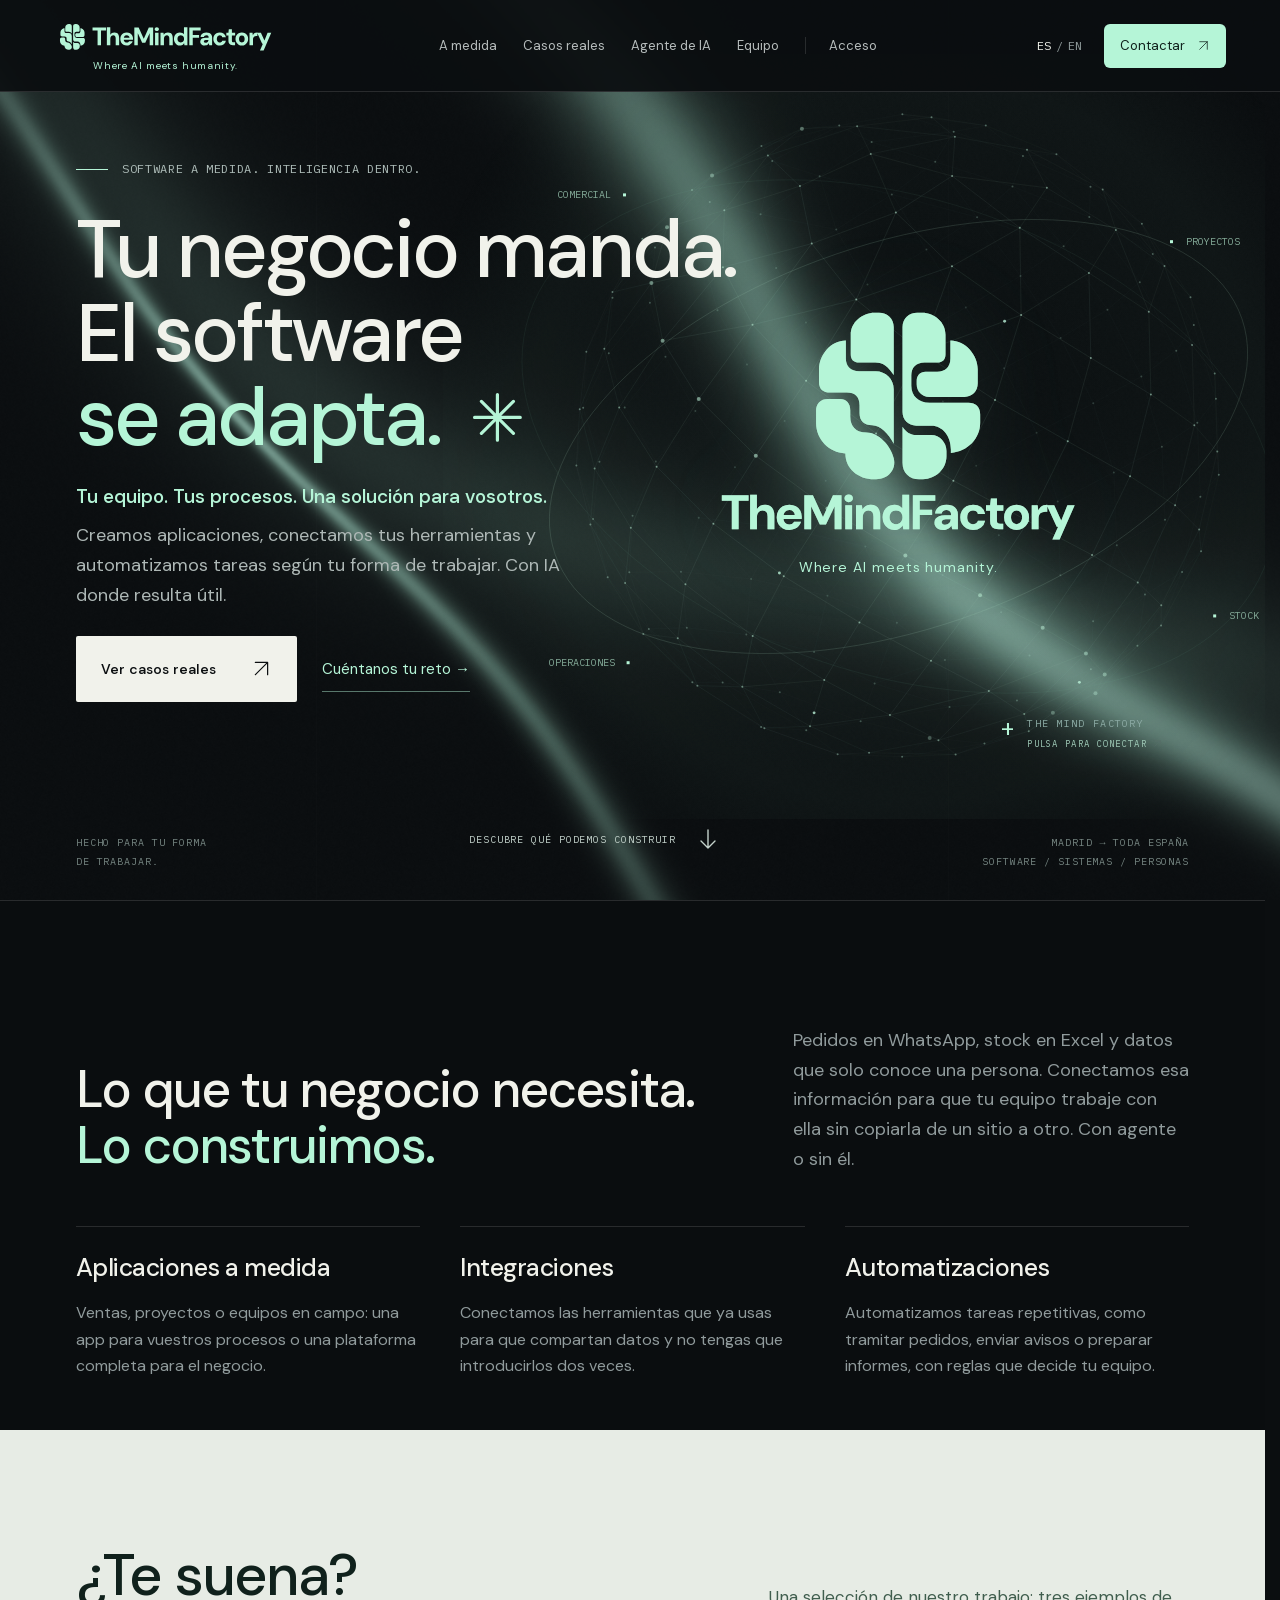
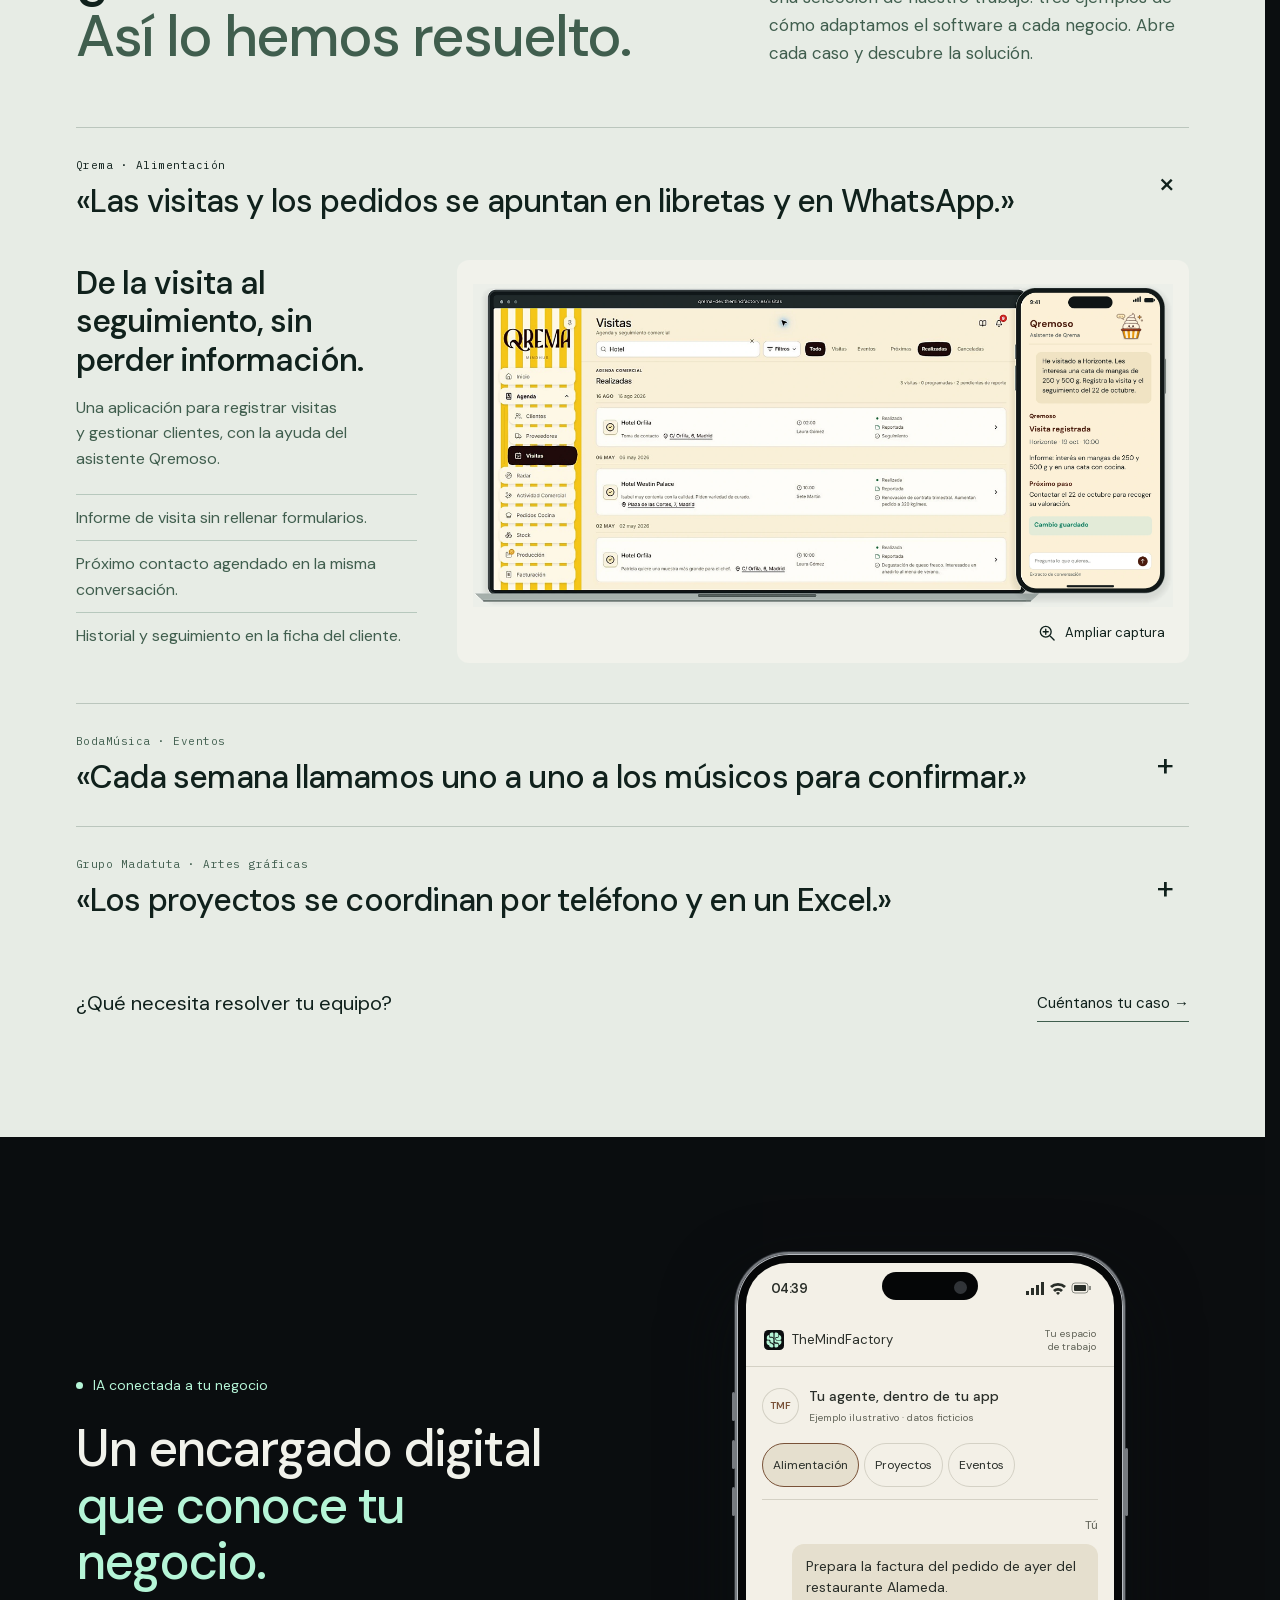
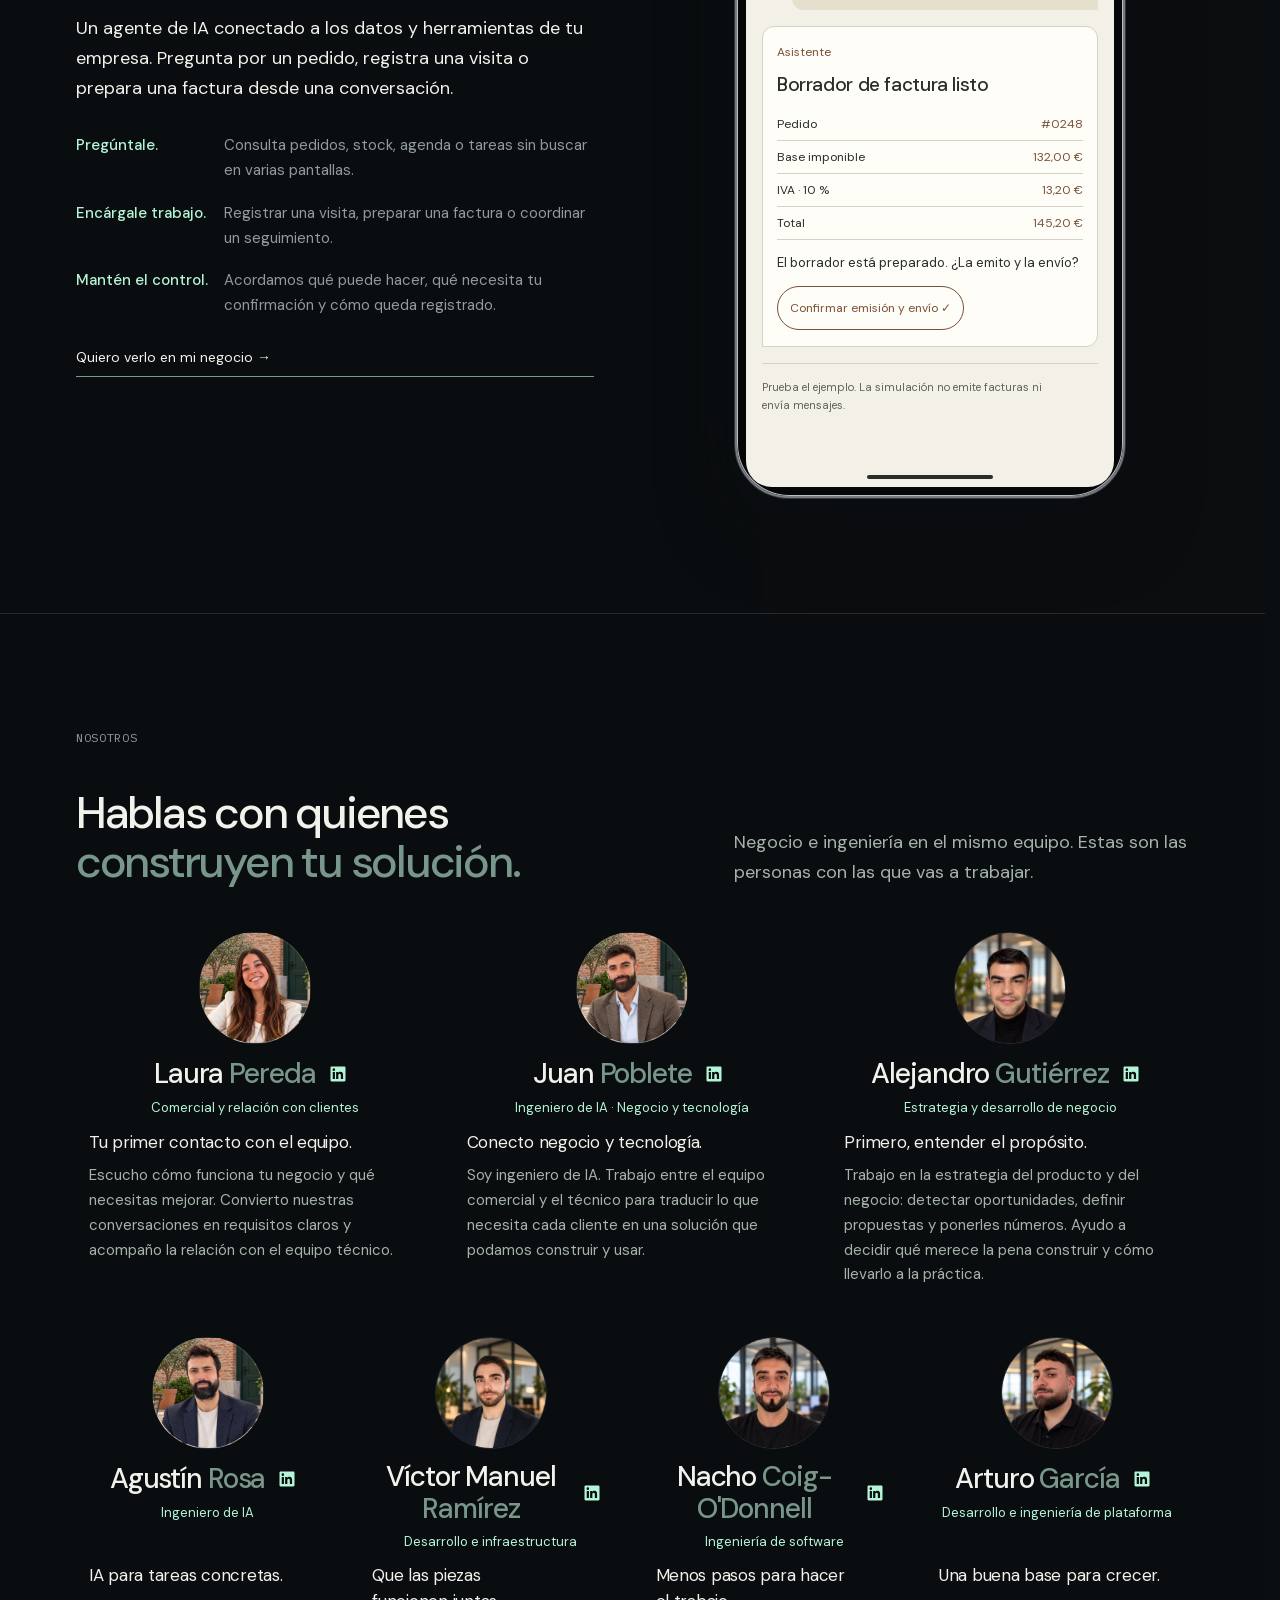
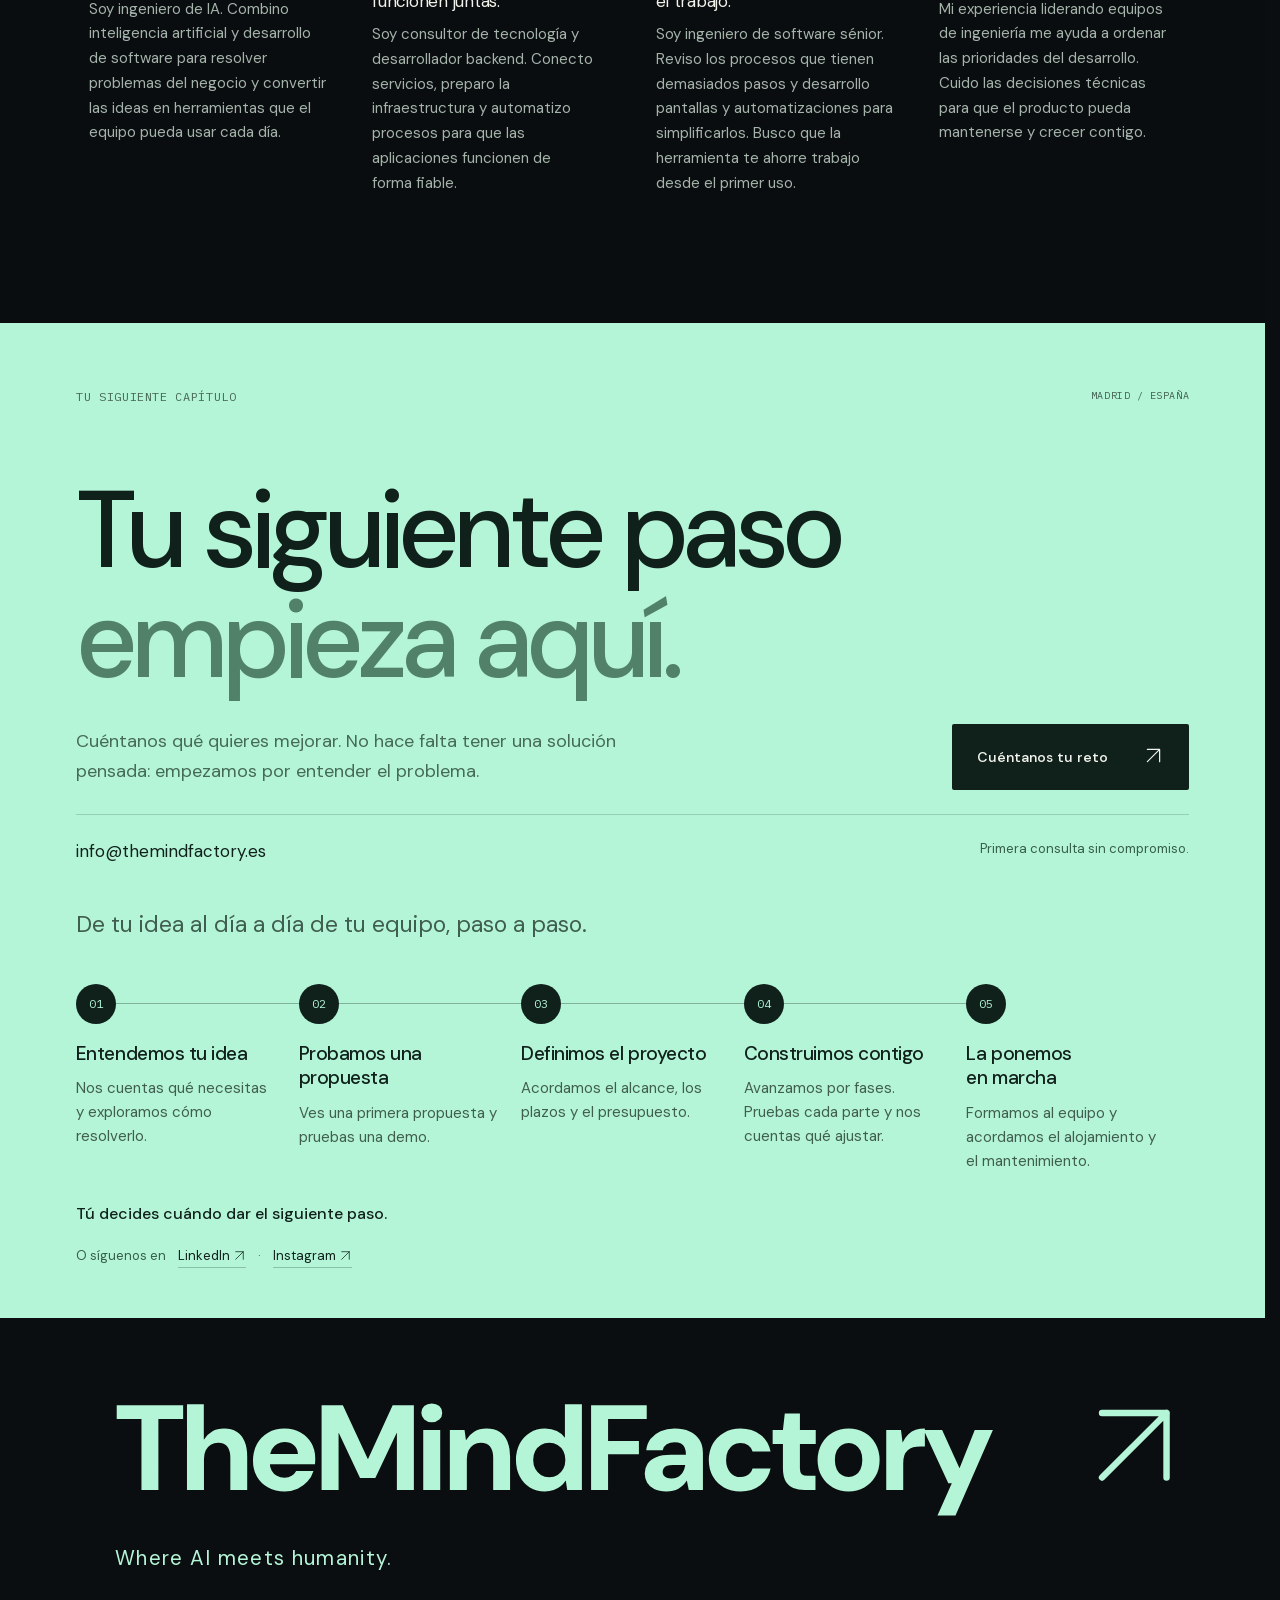
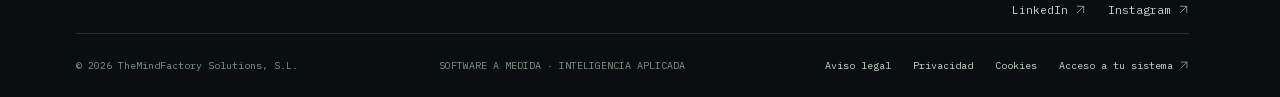
==== index.html @ a7339737 "Keep mobile team names on one line with separate LinkedIn controls" ====
<!doctype html>
<html lang="es">
  <head>
    <meta charset="utf-8" />
    <meta name="viewport" content="width=device-width,initial-scale=1" />
    <title>TheMindFactory · Software a medida para tu negocio</title>
    <meta
      name="description"
      content="Aplicaciones, integraciones y automatizaciones a medida. Descubre casos reales y agentes de IA conectados a tu negocio."
    />
    <meta name="theme-color" content="#0b0e10" />
    <link
      rel="icon"
      href="/assets/brand/tmf-b1-favicon-oscuro.svg"
      type="image/svg+xml"
    />
    <link
      rel="icon"
      href="/assets/brand/tmf-b1-favicon-oscuro.ico"
      sizes="16x16 24x24 32x32 48x48 64x64"
    />
    <link
      rel="apple-touch-icon"
      href="/assets/brand/tmf-b1-app-oscuro-180.png"
    />
    <link
      rel="preload"
      href="/assets/fonts/dm-sans-latin.woff2"
      as="font"
      type="font/woff2"
      crossorigin
    />
    <link rel="stylesheet" href="/assets/fonts/fonts.css?v=20261014-legal" />
    <link
      rel="preload"
      href="/assets/brand/tmf-b1-vertical-menta.svg"
      as="image"
      type="image/svg+xml"
    />
    <link rel="stylesheet" href="/styles.css?v=20261027-team-names" />
    <link rel="stylesheet" href="/story.css?v=20261027-captures" />
    <script defer src="/assets/vendor/gsap.min.js?v=20260914-feedback"></script>
    <script
      defer
      src="/assets/vendor/ScrollTrigger.min.js?v=20260914-feedback"
    ></script>
    <script type="module" src="/js/main.js?v=20261027-captures"></script>
    <script type="application/ld+json">
      {
        "@context": "https://schema.org",
        "@type": "Organization",
        "name": "TheMindFactory",
        "legalName": "THEMINDFACTORY SOLUTIONS, S.L.",
        "url": "https://themindfactory.es/",
        "logo": "https://themindfactory.es/assets/brand/tmf-b1-app-oscuro-180.png",
        "email": "info@themindfactory.es",
        "slogan": "Where AI meets humanity.",
        "sameAs": [
          "https://www.linkedin.com/company/themindfactory-solutions",
          "https://www.instagram.com/themindfactory.solutions/"
        ]
      }
    </script>
  </head>
  <body>
    <a href="#main" class="skip-link"
      ><span data-es="Saltar al contenido" data-en="Skip to content"
        >Saltar al contenido</span
      ><span aria-hidden="true"
        ><svg
          class="icon icon-arrow"
          viewBox="0 0 24 24"
          fill="none"
          stroke="currentColor"
          stroke-width="1.4"
          stroke-linecap="round"
          stroke-linejoin="round"
          aria-hidden="true"
          focusable="false"
        >
          <path d="M5 19 19 5M5 5h14v14" /></svg></span
    ></a>
    <div class="reading-progress" aria-hidden="true"></div>
    <header class="nav" id="nav">
      <a class="brand" href="#hero" aria-label="TheMindFactory · inicio">
        <img
          src="/assets/brand/tmf-b1-horizontal-menta.svg"
          width="905"
          height="151"
          alt="TheMindFactory"
        />
        <span class="brand-tagline" lang="en">Where AI meets humanity.</span>
      </a>
      <nav class="nav-links" id="nav-links" aria-label="Principal">
        <a href="#sistema"
          ><span data-es="A medida" data-en="Custom software">A medida</span></a
        ><a href="#casos"
          ><span data-es="Casos reales" data-en="Real projects"
            >Casos reales</span
          ></a
        ><a href="#agente"
          ><span data-es="Agente de IA" data-en="AI agent"
            >Agente de IA</span
          ></a
        ><a href="#equipo"
          ><span data-es="Equipo" data-en="Team">Equipo</span></a
        ><a class="login-link" href="/acceso.html"
          ><span data-es="Acceso" data-en="Access">Acceso</span></a
        >
      </nav>
      <div class="nav-actions">
        <button id="lang-toggle" class="language" aria-label="Cambiar idioma" hidden>
          <span class="nav__lang-active">ES</span
          ><span class="nav__lang-sep">/</span
          ><span class="nav__lang-other">EN</span></button
        ><a href="#contacto" class="nav-contact"
          ><span data-es="Contactar" data-en="Contact">Contactar</span
          ><span aria-hidden="true"
            ><svg
              class="icon icon-arrow"
              viewBox="0 0 24 24"
              fill="none"
              stroke="currentColor"
              stroke-width="1.4"
              stroke-linecap="round"
              stroke-linejoin="round"
              aria-hidden="true"
              focusable="false"
            >
              <path d="M5 19 19 5M5 5h14v14" /></svg></span></a
        ><button
          class="menu-toggle"
          hidden
          aria-label="Abrir menú"
          aria-expanded="false"
          aria-controls="nav-links"
        >
          <span></span><span></span>
        </button>
      </div>
    </header>
    <main id="main" tabindex="-1">
      <section class="hero" id="hero">
        <div class="hero-grid" aria-hidden="true"></div>
        <div class="hero-network">
          <canvas id="network-canvas" aria-hidden="true"></canvas>
          <button
            class="network-trigger"
            type="button"
            hidden
            aria-label="Enviar un impulso al cerebro de TMF"
          ></button>
          <div class="network-center">
            <img
              src="/assets/brand/tmf-b1-vertical-menta.svg"
              width="821"
              height="526"
              alt="TheMindFactory"
            />
            <p class="brand-tagline" lang="en">Where AI meets humanity.</p>
          </div>
          <div class="network-caption" aria-hidden="true">
            <span class="tiny-cross">+</span> THE MIND FACTORY
            <span class="network-hint"
              ><span data-es="PULSA PARA CONECTAR" data-en="TAP TO CONNECT"
                >PULSA PARA CONECTAR</span
              >
              <svg
                class="icon icon-arrow"
                viewBox="0 0 24 24"
                fill="none"
                stroke="currentColor"
                stroke-width="1.4"
                stroke-linecap="round"
                stroke-linejoin="round"
                aria-hidden="true"
                focusable="false"
              >
                <path d="M5 19 19 5M5 5h14v14" /></svg
            ></span>
          </div>
        </div>
        <div class="hero-content">
          <div class="eyebrow hero-eyebrow">
            <span class="small-line"></span
            ><span
              data-es="SOFTWARE A MEDIDA. INTELIGENCIA DENTRO."
              data-en="CUSTOM SOFTWARE. INTELLIGENCE WITHIN."
              >SOFTWARE A MEDIDA. INTELIGENCIA DENTRO.</span
            >
          </div>
          <h1>
            <span class="hero-line"
              ><span data-es="Tu negocio manda." data-en="Your business leads."
                >Tu negocio manda.</span
              ></span
            ><span class="hero-line"
              ><span data-es="El software" data-en="The software"
                >El software</span
              ></span
            ><span class="hero-line hero-last"
              ><span data-es="se adapta." data-en="adapts.">se adapta.</span
              ><span class="title-asterisk" aria-hidden="true"
                ><svg
                  class="icon icon-star"
                  viewBox="0 0 24 24"
                  fill="none"
                  stroke="currentColor"
                  stroke-width="1.4"
                  stroke-linecap="round"
                  stroke-linejoin="round"
                  aria-hidden="true"
                  focusable="false"
                >
                  <path d="M12 2v20M2 12h20M5 5l14 14M5 19 19 5" /></svg></span
            ></span>
          </h1>
          <p
            class="hero-promise"
            data-es="Tu equipo. Tus procesos. Una solución para vosotros."
            data-en="Your team. Your processes. A solution for you."
          >
            Tu equipo. Tus procesos. Una solución para vosotros.
          </p>
          <p
            class="hero-copy"
            data-es="Creamos aplicaciones, conectamos tus herramientas y automatizamos tareas según tu forma de trabajar. Con IA donde resulta útil."
            data-en="We build applications, connect your tools and automate tasks around the way you work. We use AI where it helps."
          >Creamos aplicaciones, conectamos tus herramientas y automatizamos tareas según tu forma de trabajar. Con IA donde resulta útil.</p>
          <div class="hero-actions">
            <a href="#casos" class="button button-light"
              ><span data-es="Ver casos reales" data-en="See real projects"
                >Ver casos reales</span
              ><span aria-hidden="true"
                ><svg
                  class="icon icon-arrow"
                  viewBox="0 0 24 24"
                  fill="none"
                  stroke="currentColor"
                  stroke-width="1.4"
                  stroke-linecap="round"
                  stroke-linejoin="round"
                  aria-hidden="true"
                  focusable="false"
                >
                  <path d="M5 19 19 5M5 5h14v14" /></svg></span></a
            ><a class="hero-contact-link" href="#contacto"
              ><span
                data-es="Cuéntanos tu reto"
                data-en="Tell us your challenge"
                >Cuéntanos tu reto</span
              >
              <span aria-hidden="true">→</span></a
            >
          </div>
        </div>
        <div class="hero-bottom">
          <div>
            <span data-es="HECHO PARA TU FORMA" data-en="BUILT AROUND THE WAY"
              >HECHO PARA TU FORMA</span
            ><span data-es="DE TRABAJAR." data-en="YOU WORK."
              >DE TRABAJAR.</span
            >
          </div>
          <a href="#sistema" class="scroll-cue"
            ><span
              data-es="DESCUBRE QUÉ PODEMOS CONSTRUIR"
              data-en="EXPLORE WHAT WE CAN BUILD"
              >DESCUBRE QUÉ PODEMOS CONSTRUIR</span
            ><span aria-hidden="true"
              ><svg
                class="icon icon-down"
                viewBox="0 0 24 24"
                fill="none"
                stroke="currentColor"
                stroke-width="1.4"
                stroke-linecap="round"
                stroke-linejoin="round"
                aria-hidden="true"
                focusable="false"
              >
                <path d="M12 3v18M5 14l7 7 7-7" /></svg></span
          ></a>
          <div class="hero-bottom-right">
            <span data-es="MADRID → TODA ESPAÑA" data-en="MADRID → ACROSS SPAIN"
              >MADRID → TODA ESPAÑA</span
            ><span
              data-es="SOFTWARE / SISTEMAS / PERSONAS"
              data-en="SOFTWARE / SYSTEMS / PEOPLE"
              >SOFTWARE / SISTEMAS / PERSONAS</span
            >
          </div>
        </div>
      </section>
      <section class="manifesto section-pad bespoke" id="sistema">
        <div class="bespoke-heading">
          <h2>
            <span
              data-es="Lo que tu negocio necesita."
              data-en="What your business needs."
              >Lo que tu negocio necesita.</span
            ><br /><em
              ><span data-es="Lo construimos." data-en="We build it."
                >Lo construimos.</span
              ></em
            >
          </h2>
          <p
            data-es="Pedidos en WhatsApp, stock en Excel y datos que solo conoce una persona. Conectamos esa información para que tu equipo trabaje con ella sin copiarla de un sitio a otro. Con agente o sin él."
            data-en="Orders in WhatsApp, stock in Excel and information only one person has. We connect that information so your team can use it without copying it between tools. With an agent or without one."
          >Pedidos en WhatsApp, stock en Excel y datos que solo conoce una persona. Conectamos esa información para que tu equipo trabaje con ella sin copiarla de un sitio a otro. Con agente o sin él.</p>
        </div>
        <div class="bespoke-options">
          <div>
            <h3 data-es="Aplicaciones a medida" data-en="Custom applications">
              Aplicaciones a medida
            </h3>
            <p
              data-es="Ventas, proyectos o equipos en campo: una app para vuestros procesos o una plataforma completa para el negocio."
              data-en="Sales, projects or field teams: an app for your processes or a complete platform for your business."
            >
              Ventas, proyectos o equipos en campo: una app para vuestros procesos
              o una plataforma completa para el negocio.
            </p>
          </div>
          <div>
            <h3 data-es="Integraciones" data-en="Integrations">
              Integraciones
            </h3>
            <p
              data-es="Conectamos las herramientas que ya usas para que compartan datos y no tengas que introducirlos dos veces."
              data-en="We connect the tools you already use so they share data and you don’t have to enter it twice."
            >Conectamos las herramientas que ya usas para que compartan datos y no tengas que introducirlos dos veces.</p>
          </div>
          <div>
            <h3 data-es="Automatizaciones" data-en="Automation">
              Automatizaciones
            </h3>
            <p
              data-es="Automatizamos tareas repetitivas, como tramitar pedidos, enviar avisos o preparar informes, con reglas que decide tu equipo."
              data-en="We automate repetitive tasks, such as processing orders, sending reminders and preparing reports, with rules your team sets."
            >Automatizamos tareas repetitivas, como tramitar pedidos, enviar avisos o preparar informes, con reglas que decide tu equipo.</p>
          </div>
        </div>
      </section>
      <section
        class="cases section-pad proof-cases"
        id="casos"
        aria-labelledby="cases-title"
      >
        <div class="section-heading">
          <h2 id="cases-title">
            <span data-es="¿Te suena?" data-en="Sound familiar?"
              >¿Te suena?</span
            ><br /><em
              ><span
                data-es="Así lo hemos resuelto."
                data-en="Here’s what we built."
                >Así lo hemos resuelto.</span></em
            >
          </h2>
          <p
            data-es="Una selección de nuestro trabajo: tres ejemplos de cómo adaptamos el software a cada negocio. Abre cada caso y descubre la solución."
            data-en="A selection of our work: three examples of how we adapt software to each business. Open each case to explore the solution."
          >
            Una selección de nuestro trabajo: tres ejemplos de cómo adaptamos
            el software a cada negocio. Abre cada caso y descubre la solución.
          </p>
        </div>
        <details class="case real-case" name="client-cases" open>
          <summary>
            <div>
              <span
                class="case-sector"
                data-es="Qrema · Alimentación"
                data-en="Qrema · Food"
                >Qrema · Alimentación</span
              >
              <h3
                data-es="«Las visitas y los pedidos se apuntan en libretas y en WhatsApp.»"
                data-en="“Visits and orders are scattered across notebooks and WhatsApp.”"
              >
                «Las visitas y los pedidos se apuntan en libretas y en
                WhatsApp.»
              </h3>
            </div>
            <span class="case-expand" aria-hidden="true">+</span>
          </summary>
          <div class="real-case-body">
            <div class="real-case-copy">
              <h4
                data-es="De la visita al seguimiento, sin perder información."
                data-en="From the visit to the follow-up, with the details in one place."
              >De la visita al seguimiento, sin perder información.</h4>
              <p
                data-es="Una aplicación para registrar visitas y gestionar clientes, con la ayuda del asistente Qremoso."
                data-en="An app for recording visits and managing customers, with help from the Qremoso assistant."
              >Una aplicación para registrar visitas y gestionar clientes, con la ayuda del asistente Qremoso.</p>
              <ul>
                <li>
                  <span
                    data-es="Informe de visita sin rellenar formularios."
                    data-en="Visit reports without filling in forms."
                    >Informe de visita sin rellenar formularios.</span
                  >
                </li>
                <li>
                  <span
                    data-es="Próximo contacto agendado en la misma conversación."
                    data-en="Schedule the next follow-up in the same conversation."
                    >Próximo contacto agendado en la misma conversación.</span
                  >
                </li>
                <li>
                  <span
                    data-es="Historial y seguimiento en la ficha del cliente."
                    data-en="History and follow-up in the customer record."
                    >Historial y seguimiento en la ficha del cliente.</span
                  >
                </li>
              </ul>
            </div>
            <a
              class="case-image"
              href="/assets/cases/qrema.svg?v=20261026-complete"
              target="_blank"
              rel="noopener"
              ><img
                src="/assets/cases/qrema.svg?v=20261026-complete"
                width="2592"
                height="1195"
                loading="lazy"
                alt="Aplicación de Qrema y su asistente Qremoso" data-es-alt="Aplicación de Qrema y su asistente Qremoso" data-en-alt="Qrema application and its Qremoso assistant"
              /><span class="image-link"><svg class="capture-icon-zoom" viewBox="0 0 24 24" fill="none" stroke="currentColor" stroke-width="1.6" stroke-linecap="round" stroke-linejoin="round" aria-hidden="true" focusable="false"><circle cx="10.5" cy="10.5" r="6.5"/><path d="m16 16 4.5 4.5M10.5 7.5v6M7.5 10.5h6"/></svg><span data-es="Ampliar captura" data-en="Enlarge screenshot">Ampliar captura</span></span
              ><span
                class="visually-hidden"
                data-es=" (se abre en otra pestaña)"
                data-en=" (opens in a new tab)"
              >
                (se abre en otra pestaña)</span
              ></a
            >
          </div>
        </details>
        <details class="case real-case" name="client-cases">
          <summary>
            <div>
              <span
                class="case-sector"
                data-es="BodaMúsica · Eventos"
                data-en="BodaMúsica · Events"
                >BodaMúsica · Eventos</span
              >
              <h3
                data-es="«Cada semana llamamos uno a uno a los músicos para confirmar.»"
                data-en="“Every week we call each musician to confirm availability.”"
              >
                «Cada semana llamamos uno a uno a los músicos para confirmar.»
              </h3>
            </div>
            <span class="case-expand" aria-hidden="true">+</span>
          </summary>
          <div class="real-case-body">
            <div class="real-case-copy">
              <h4
                data-es="Toda la agenda y las confirmaciones, en un mismo sitio."
                data-en="The schedule and confirmations, all in one place."
              >Toda la agenda y las confirmaciones, en un mismo sitio.</h4>
              <p
                data-es="Eventos, artistas y disponibilidad en una misma aplicación, con Lito para consultar y coordinar."
                data-en="Events, artists and availability in one app, with Lito to help retrieve information and coordinate."
              >
                Eventos, artistas y disponibilidad en una misma aplicación, con
                Lito para consultar y coordinar.
              </p>
              <ul>
                <li>
                  <span
                    data-es="Calendario de eventos y artistas."
                    data-en="Events and artists in a shared calendar."
                    >Calendario de eventos y artistas.</span
                  >
                </li>
                <li>
                  <span
                    data-es="Disponibilidad de cada músico a la vista."
                    data-en="Each musician’s availability at a glance."
                    >Disponibilidad de cada músico a la vista.</span
                  >
                </li>
                <li>
                  <span
                    data-es="Confirmaciones y próximos pasos junto a cada evento."
                    data-en="Confirmations and next steps alongside each event."
                    >Confirmaciones y próximos pasos junto a cada evento.</span>
                </li>
              </ul>
            </div>
            <a
              class="case-image"
              href="/assets/cases/bodamusica.svg"
              target="_blank"
              rel="noopener"
              ><img
                src="/assets/cases/bodamusica.svg"
                width="2592"
                height="1195"
                loading="lazy"
                alt="Aplicación de BodaMúsica y su asistente Lito" data-es-alt="Aplicación de BodaMúsica y su asistente Lito" data-en-alt="BodaMúsica application and its Lito assistant"
              /><span class="image-link"><svg class="capture-icon-zoom" viewBox="0 0 24 24" fill="none" stroke="currentColor" stroke-width="1.6" stroke-linecap="round" stroke-linejoin="round" aria-hidden="true" focusable="false"><circle cx="10.5" cy="10.5" r="6.5"/><path d="m16 16 4.5 4.5M10.5 7.5v6M7.5 10.5h6"/></svg><span data-es="Ampliar captura" data-en="Enlarge screenshot">Ampliar captura</span></span
              ><span
                class="visually-hidden"
                data-es=" (se abre en otra pestaña)"
                data-en=" (opens in a new tab)"
              >
                (se abre en otra pestaña)</span
              ></a
            >
          </div>
        </details>
        <details class="case real-case" name="client-cases">
          <summary>
            <div>
              <span
                class="case-sector"
                data-es="Grupo Madatuta · Artes gráficas"
                data-en="Grupo Madatuta · Graphic arts"
                >Grupo Madatuta · Artes gráficas</span
              >
              <h3
                data-es="«Los proyectos se coordinan por teléfono y en un Excel.»"
                data-en="“Projects are coordinated by phone and in spreadsheets.”"
              >
                «Los proyectos se coordinan por teléfono y en un Excel.»
              </h3>
            </div>
            <span class="case-expand" aria-hidden="true">+</span>
          </summary>
          <div class="real-case-body">
            <div class="real-case-copy">
              <h4
                data-es="Cada tarea con su responsable, su prioridad y su plazo."
                data-en="Every task has an owner, a priority and a deadline."
              >
                Cada tarea con su responsable, su prioridad y su plazo.
              </h4>
              <p
                data-es="Una herramienta de coordinación adaptada a la dirección y al equipo que saca el trabajo adelante."
                data-en="A coordination tool built around management and the people doing the work."
              >
                Una herramienta de coordinación adaptada a la dirección y al
                equipo que saca el trabajo adelante.
              </p>
              <ul>
                <li>
                  <span
                    data-es="Una vista para dirección y otra para el equipo."
                    data-en="A management view and a team view."
                    >Una vista para dirección y otra para el equipo.</span
                  >
                </li>
                <li>
                  <span
                    data-es="Prioridades, fechas y carga de trabajo a la vista."
                    data-en="Priorities, deadlines and workloads at a glance."
                    >Prioridades, fechas y carga de trabajo a la vista.</span>
                </li>
                <li>
                  <span
                    data-es="Estados y dependencias para detectar bloqueos."
                    data-en="Statuses and dependencies to spot blockers."
                    >Estados y dependencias para detectar bloqueos.</span
                  >
                </li>
              </ul>
            </div>
            <a
              class="case-image"
              href="/assets/cases/madatuta.webp"
              target="_blank"
              rel="noopener"
              ><img
                src="/assets/cases/madatuta.webp"
                width="2592"
                height="1195"
                loading="lazy"
                alt="Gestión de tareas y proyectos de Grupo Madatuta" data-es-alt="Gestión de tareas y proyectos de Grupo Madatuta" data-en-alt="Task and project management for Grupo Madatuta"
              /><span class="image-link"><svg class="capture-icon-zoom" viewBox="0 0 24 24" fill="none" stroke="currentColor" stroke-width="1.6" stroke-linecap="round" stroke-linejoin="round" aria-hidden="true" focusable="false"><circle cx="10.5" cy="10.5" r="6.5"/><path d="m16 16 4.5 4.5M10.5 7.5v6M7.5 10.5h6"/></svg><span data-es="Ampliar captura" data-en="Enlarge screenshot">Ampliar captura</span></span
              ><span
                class="visually-hidden"
                data-es=" (se abre en otra pestaña)"
                data-en=" (opens in a new tab)"
              >
                (se abre en otra pestaña)</span
              ></a
            >
          </div>
        </details>
        <div class="case-bridge">
          <p
            data-es="¿Qué necesita resolver tu equipo?"
            data-en="What does your team need to solve?"
          >¿Qué necesita resolver tu equipo?</p>
          <a
            href="#contacto"
            data-es="Cuéntanos tu caso →"
            data-en="Tell us about your business →"
            >Cuéntanos tu caso →</a>
        </div>
      </section>
      <section
        class="agent-section section-pad"
        id="agente"
        aria-labelledby="agent-heading"
      >
        <div class="agent-copy">
          <p
            class="product-label"
            data-es="IA conectada a tu negocio"
            data-en="AI connected to your business"
          >IA conectada a tu negocio</p>
          <h2 id="agent-heading">
            <span data-es="Un encargado digital" data-en="A digital assistant"
              >Un encargado digital</span
            ><br /><em
              ><span
                data-es="que conoce tu negocio."
                data-en="that knows your business."
                >que conoce tu negocio.</span
              ></em
            >
          </h2>
          <p
            class="agent-lead"
            data-es="Un agente de IA conectado a los datos y herramientas de tu empresa. Pregunta por un pedido, registra una visita o prepara una factura desde una conversación."
            data-en="An AI agent connected to your company’s data and tools. Ask about an order, log a visit or prepare an invoice through a conversation."
          >Un agente de IA conectado a los datos y herramientas de tu empresa. Pregunta por un pedido, registra una visita o prepara una factura desde una conversación.</p>
          <dl class="agent-benefits">
            <dt data-es="Pregúntale." data-en="Ask it.">Pregúntale.</dt>
            <dd
              data-es="Consulta pedidos, stock, agenda o tareas sin buscar en varias pantallas."
              data-en="Check orders, stock, schedules or tasks without searching across screens."
            >Consulta pedidos, stock, agenda o tareas sin buscar en varias pantallas.</dd>
            <dt data-es="Encárgale trabajo." data-en="Delegate work.">
              Encárgale trabajo.
            </dt>
            <dd
              data-es="Registrar una visita, preparar una factura o coordinar un seguimiento."
              data-en="Log a visit, prepare an invoice or coordinate a follow-up."
            >
              Registrar una visita, preparar una factura o coordinar un
              seguimiento.
            </dd>
            <dt data-es="Mantén el control." data-en="Stay in control.">
              Mantén el control.
            </dt>
            <dd
              data-es="Acordamos qué puede hacer, qué necesita tu confirmación y cómo queda registrado."
              data-en="We agree on what it can do, what needs your approval and how actions are recorded."
            >Acordamos qué puede hacer, qué necesita tu confirmación y cómo queda registrado.</dd>
          </dl>
          <a href="#contacto" class="text-link"
            ><span
              data-es="Quiero verlo en mi negocio →"
              data-en="Show me how it fits my business →"
              >Quiero verlo en mi negocio →</span
            ></a
          >
        </div>
        <div class="agent-device">
          <div class="agent-device-status" aria-hidden="true">
            <time class="agent-device-time">--:--</time>
            <span class="agent-device-island"></span>
            <svg width="65" height="14" viewBox="0 0 65 14" fill="currentColor">
              <path d="M0 10h3v4H0zm5-3h3v7H5zm5-3h3v10h-3zm5-3h3v13h-3z" />
              <path d="M24 5a12 12 0 0 1 16 0l-2 2a9 9 0 0 0-12 0zm3 4a7 7 0 0 1 10 0l-2 2a4 4 0 0 0-6 0zm3 3a3 3 0 0 1 4 0l-2 2z" />
              <rect x="46" y="2" width="16" height="10" rx="3" fill="none" stroke="currentColor" opacity=".5" />
              <rect x="48" y="4" width="12" height="6" rx="1" />
              <path d="M63 5h2v4h-2z" opacity=".5" />
            </svg>
          </div>
          <div class="agent-device-bar">
            <img src="/assets/brand/tmf-b1-favicon-oscuro.svg" width="20" height="20" alt="" />
            <span>TheMindFactory</span>
            <span class="agent-device-app" data-es="Tu espacio de trabajo" data-en="Your workspace">Tu espacio de trabajo</span>
          </div>
        <div class="agent-demo" tabindex="0" role="region" aria-label="Demo interactiva del agente">
          <div class="agent-demo-top">
            <span class="agent-mark" aria-hidden="true">TMF</span>
            <div>
              <strong
                ><span
                  data-es="Tu agente, dentro de tu app"
                  data-en="Your agent, inside your app"
                  >Tu agente, dentro de tu app</span
                ></strong
              >
              <p
                data-es="Ejemplo ilustrativo · datos ficticios"
                data-en="Illustrative example · fictional data"
              >
                Ejemplo ilustrativo · datos ficticios
              </p>
            </div>
          </div>
          <div
            class="agent-scenarios"
            role="group"
            aria-label="Ejemplos del agente"
            hidden
          >
            <button
              type="button"
              data-scenario="0"
              aria-pressed="true"
              aria-controls="scenario-0"
            >
              <span data-es="Alimentación" data-en="Food"
                >Alimentación</span
              ></button
            ><button
              type="button"
              data-scenario="1"
              aria-pressed="false"
              aria-controls="scenario-1"
            >
              <span data-es="Proyectos" data-en="Projects"
                >Proyectos</span
              ></button
            ><button
              type="button"
              data-scenario="2"
              aria-pressed="false"
              aria-controls="scenario-2"
            >
              <span data-es="Eventos" data-en="Events">Eventos</span>
            </button>
          </div>
          <div class="agent-conversation" id="scenario-0">
            <p class="agent-user-label" data-es="Tú" data-en="You">Tú</p>
            <p
              class="agent-question"
              data-es="Prepara la factura del pedido de ayer del restaurante Alameda."
              data-en="Prepare the invoice for yesterday’s order from Alameda restaurant."
            >
              Prepara la factura del pedido de ayer del restaurante Alameda.
            </p>
            <div class="agent-answer">
              <p class="agent-speaker" data-es="Asistente" data-en="Assistant">
                Asistente
              </p>
              <h3
                data-es="Borrador de factura listo"
                data-en="Invoice draft ready"
              >
                Borrador de factura listo
              </h3>
              <dl class="agent-data">
                <div>
                  <dt data-es="Pedido" data-en="Order">Pedido</dt>
                  <dd data-es="#0248" data-en="#0248">#0248</dd>
                </div>
                <div>
                  <dt data-es="Base imponible" data-en="Subtotal">
                    Base imponible
                  </dt>
                  <dd data-es="132,00 €" data-en="€132.00">132,00 €</dd>
                </div>
                <div>
                  <dt data-es="IVA · 10 %" data-en="VAT · 10%">IVA · 10 %</dt>
                  <dd data-es="13,20 €" data-en="€13.20">13,20 €</dd>
                </div>
                <div>
                  <dt data-es="Total" data-en="Total">Total</dt>
                  <dd data-es="145,20 €" data-en="€145.20">145,20 €</dd>
                </div>
              </dl>
              <p
                class="agent-prompt"
                data-es="El borrador está preparado. ¿La emito y la envío?"
                data-en="The draft is ready. Shall I issue and send it?"
              >
                El borrador está preparado. ¿La emito y la envío?
              </p>
              <button type="button" class="agent-confirm" hidden>
                <span
                  data-es="Confirmar emisión y envío"
                  data-en="Confirm issue and send"
                  >Confirmar emisión y envío</span
                ><span aria-hidden="true"> ✓</span>
              </button>
              <div class="agent-result" role="status">
                <p hidden>
                  <span
                    data-es="✓ Factura emitida y enviada. Acción registrada."
                    data-en="✓ Invoice issued and sent. Action recorded."
                    >✓ Factura emitida y enviada. Acción registrada.</span
                  >
                </p>
              </div>
            </div>
          </div>
          <div class="agent-conversation" id="scenario-1">
            <p class="agent-user-label" data-es="Tú" data-en="You">Tú</p>
            <p
              class="agent-question"
              data-es="¿Qué proyectos van con retraso esta semana?"
              data-en="Which projects are running late this week?"
            >
              ¿Qué proyectos van con retraso esta semana?
            </p>
            <div class="agent-answer">
              <p class="agent-speaker" data-es="Asistente" data-en="Assistant">
                Asistente
              </p>
              <h3
                data-es="Proyectos de la semana"
                data-en="This week’s projects"
              >
                Proyectos de la semana
              </h3>
              <dl class="agent-data">
                <div>
                  <dt
                    data-es="Catálogo Línea Bruma"
                    data-en="Línea Bruma catalogue"
                  >
                    Catálogo Línea Bruma
                  </dt>
                  <dd data-es="Vence hoy" data-en="Due today">Vence hoy</dd>
                </div>
                <div>
                  <dt data-es="Expositor Nexo" data-en="Nexo display">
                    Expositor Nexo
                  </dt>
                  <dd data-es="2 días tarde" data-en="2 days late">
                    2 días tarde
                  </dd>
                </div>
                <div>
                  <dt data-es="Dossier Arce" data-en="Arce dossier">
                    Dossier Arce
                  </dt>
                  <dd data-es="En plazo" data-en="On track">En plazo</dd>
                </div>
              </dl>
              <p
                class="agent-prompt"
                data-es="Expositor Nexo espera un presupuesto. ¿Aviso a su responsable?"
                data-en="Nexo is waiting for a quote. Shall I notify the owner?"
              >
                Expositor Nexo espera un presupuesto. ¿Aviso a su responsable?
              </p>
              <button type="button" class="agent-confirm" hidden>
                <span data-es="Confirmar aviso" data-en="Confirm notification"
                  >Confirmar aviso</span
                ><span aria-hidden="true"> ✓</span>
              </button>
              <div class="agent-result" role="status">
                <p hidden>
                  <span
                    data-es="✓ Responsable avisado. Acción registrada."
                    data-en="✓ Owner notified. Action recorded."
                    >✓ Responsable avisado. Acción registrada.</span
                  >
                </p>
              </div>
            </div>
          </div>
          <div class="agent-conversation" id="scenario-2">
            <p class="agent-user-label" data-es="Tú" data-en="You">Tú</p>
            <p
              class="agent-question"
              data-es="¿Qué eventos tenemos el sábado y quién falta por confirmar?"
              data-en="What events do we have on Saturday, and who hasn’t confirmed?"
            >
              ¿Qué eventos tenemos el sábado y quién falta por confirmar?
            </p>
            <div class="agent-answer">
              <p class="agent-speaker" data-es="Asistente" data-en="Assistant">
                Asistente
              </p>
              <h3 data-es="Agenda del sábado" data-en="Saturday schedule">
                Agenda del sábado
              </h3>
              <dl class="agent-data">
                <div>
                  <dt
                    data-es="12:00 · Santa Olalla"
                    data-en="12:00 · Santa Olalla"
                  >
                    12:00 · Santa Olalla
                  </dt>
                  <dd data-es="5 de 5" data-en="5 of 5">5 de 5</dd>
                </div>
                <div>
                  <dt data-es="13:00 · Madrid" data-en="13:00 · Madrid">
                    13:00 · Madrid
                  </dt>
                  <dd data-es="6 de 6" data-en="6 of 6">6 de 6</dd>
                </div>
                <div>
                  <dt data-es="17:00 · Alcalá" data-en="17:00 · Alcalá">
                    17:00 · Alcalá
                  </dt>
                  <dd data-es="5 de 6" data-en="5 of 6">5 de 6</dd>
                </div>
              </dl>
              <p
                class="agent-prompt"
                data-es="En Alcalá falta el violinista. ¿Le envío un recordatorio?"
                data-en="The violinist in Alcalá hasn’t confirmed. Shall I send a reminder?"
              >
                En Alcalá falta el violinista. ¿Le envío un recordatorio?
              </p>
              <button type="button" class="agent-confirm" hidden>
                <span
                  data-es="Confirmar recordatorio"
                  data-en="Confirm reminder"
                  >Confirmar recordatorio</span
                ><span aria-hidden="true"> ✓</span>
              </button>
              <div class="agent-result" role="status">
                <p hidden>
                  <span
                    data-es="✓ Recordatorio enviado. Acción registrada."
                    data-en="✓ Reminder sent. Action recorded."
                    >✓ Recordatorio enviado. Acción registrada.</span
                  >
                </p>
              </div>
            </div>
          </div>
          <p
            class="agent-demo-note"
            data-es="Prueba el ejemplo. La simulación no emite facturas ni envía mensajes."
            data-en="Try the example. This simulation does not issue invoices or send messages."
          >
            Prueba el ejemplo. La simulación no emite facturas ni envía
            mensajes.
          </p>
        </div>
        <div class="agent-device-base" aria-hidden="true"></div>
        </div>
      </section>
      <section class="about section-pad" id="equipo" aria-labelledby="team-heading">
        <div class="section-kicker">
          <span data-es="NOSOTROS" data-en="ABOUT US">NOSOTROS</span>
        </div>
        <div class="team-intro">
          <h2 id="team-heading">
            <span data-es="Hablas con quienes" data-en="You talk to the people">Hablas con quienes</span><br /><em><span data-es="construyen tu solución." data-en="building your solution.">construyen tu solución.</span></em>
          </h2>
          <div class="team-intro-copy">
            <p data-es="Negocio e ingeniería en el mismo equipo. Estas son las personas con las que vas a trabajar." data-en="Business and engineering in one team. Meet the people you’ll work with.">Negocio e ingeniería en el mismo equipo. Estas son las personas con las que vas a trabajar.</p>
          </div>
        </div>
        <div class="team-people">
          <article class="person" id="laura-pereda" aria-labelledby="laura-pereda-name">
            <header class="person-heading">
              <div class="person-title"><h3 class="person-name" id="laura-pereda-name">Laura <em>Pereda</em></h3><a class="person-linkedin" href="https://www.linkedin.com/in/laura-pereda-calvo-739a41225/" target="_blank" rel="noopener noreferrer"><svg viewBox="0 0 24 24" width="18" height="18" fill="currentColor" aria-hidden="true" focusable="false"><path d="M20.45 2H3.55C2.69 2 2 2.68 2 3.52v16.96c0 .84.69 1.52 1.55 1.52h16.9c.86 0 1.55-.68 1.55-1.52V3.52c0-.84-.69-1.52-1.55-1.52ZM7.93 18.75H4.98V9.2h2.95v9.55ZM6.45 7.9a1.71 1.71 0 1 1 0-3.42 1.71 1.71 0 0 1 0 3.42Zm12.3 10.85H15.8V14.1c0-1.11-.02-2.54-1.55-2.54-1.55 0-1.79 1.21-1.79 2.46v4.73H9.51V9.2h2.83v1.3h.04c.39-.74 1.36-1.53 2.8-1.53 2.99 0 3.57 1.97 3.57 4.53v5.25Z"/></svg><span class="visually-hidden">LinkedIn · Laura Pereda</span></a></div>
              <p class="person-meta" id="laura-pereda-role"><span data-es="Comercial y relación con clientes" data-en="Sales and client relations">Comercial y relación con clientes</span></p>
              <button class="person-toggle" type="button" aria-labelledby="laura-pereda-name laura-pereda-role" aria-controls="laura-pereda-details" aria-expanded="true" disabled>
                  <svg viewBox="0 0 24 24" fill="none" stroke="currentColor" stroke-width="1.5" stroke-linecap="round" stroke-linejoin="round" aria-hidden="true" focusable="false"><path d="m6 9 6 6 6-6" /></svg>
              </button>
            </header>
            <div class="person-content" id="laura-pereda-details">
              <figure class="person-photo person-photo--patio">
                <img src="/assets/team/laura-pereda-cutout.webp?v=20261022-patio-comun" width="1122" height="1402" alt="Laura Pereda" loading="lazy" decoding="async" />
              </figure>
              <div class="person-body">
                <p class="person-lead" data-es="Tu primer contacto con el equipo." data-en="Your first contact with the team.">Tu primer contacto con el equipo.</p>
                <p class="person-bio" data-es="Escucho cómo funciona tu negocio y qué necesitas mejorar. Convierto nuestras conversaciones en requisitos claros y acompaño la relación con el equipo técnico." data-en="I listen to how your business works and what you need to improve. I turn our conversations into clear requirements and help you work with the technical team.">Escucho cómo funciona tu negocio y qué necesitas mejorar. Convierto nuestras conversaciones en requisitos claros y acompaño la relación con el equipo técnico.</p>

              </div>
            </div>
          </article>
          <article class="person" id="juan-poblete" aria-labelledby="juan-poblete-name">
            <header class="person-heading">
              <div class="person-title"><h3 class="person-name" id="juan-poblete-name">Juan <em>Poblete</em></h3><a class="person-linkedin" href="https://www.linkedin.com/in/juan-poblete/" target="_blank" rel="noopener noreferrer"><svg viewBox="0 0 24 24" width="18" height="18" fill="currentColor" aria-hidden="true" focusable="false"><path d="M20.45 2H3.55C2.69 2 2 2.68 2 3.52v16.96c0 .84.69 1.52 1.55 1.52h16.9c.86 0 1.55-.68 1.55-1.52V3.52c0-.84-.69-1.52-1.55-1.52ZM7.93 18.75H4.98V9.2h2.95v9.55ZM6.45 7.9a1.71 1.71 0 1 1 0-3.42 1.71 1.71 0 0 1 0 3.42Zm12.3 10.85H15.8V14.1c0-1.11-.02-2.54-1.55-2.54-1.55 0-1.79 1.21-1.79 2.46v4.73H9.51V9.2h2.83v1.3h.04c.39-.74 1.36-1.53 2.8-1.53 2.99 0 3.57 1.97 3.57 4.53v5.25Z"/></svg><span class="visually-hidden">LinkedIn · Juan Poblete</span></a></div>
              <p class="person-meta" id="juan-poblete-role"><span data-es="Ingeniero de IA · Negocio y tecnología" data-en="AI engineer · Business and technology">Ingeniero de IA · Negocio y tecnología</span></p>
              <button class="person-toggle" type="button" aria-labelledby="juan-poblete-name juan-poblete-role" aria-controls="juan-poblete-details" aria-expanded="true" disabled>
                  <svg viewBox="0 0 24 24" fill="none" stroke="currentColor" stroke-width="1.5" stroke-linecap="round" stroke-linejoin="round" aria-hidden="true" focusable="false"><path d="m6 9 6 6 6-6" /></svg>
              </button>
            </header>
            <div class="person-content" id="juan-poblete-details">
              <figure class="person-photo person-photo--patio">
                <img src="/assets/team/juan-cutout.webp?v=20261022-patio-comun" width="1122" height="1402" alt="Juan Poblete" loading="lazy" decoding="async" />
              </figure>
              <div class="person-body">
                <p class="person-lead" data-es="Conecto negocio y tecnología." data-en="Connecting business and technology.">Conecto negocio y tecnología.</p>
                <p class="person-bio" data-es="Soy ingeniero de IA. Trabajo entre el equipo comercial y el técnico para traducir lo que necesita cada cliente en una solución que podamos construir y usar." data-en="I’m an AI engineer. I work with the sales and technical teams to turn each client’s needs into a solution we can build and put to use.">Soy ingeniero de IA. Trabajo entre el equipo comercial y el técnico para traducir lo que necesita cada cliente en una solución que podamos construir y usar.</p>

              </div>
            </div>
          </article>
          <article class="person" id="alejandro-gutierrez-gomez" aria-labelledby="alejandro-gutierrez-gomez-name">
            <header class="person-heading">
              <div class="person-title"><h3 class="person-name" id="alejandro-gutierrez-gomez-name">Alejandro <em>Gutiérrez</em></h3><a class="person-linkedin" href="https://www.linkedin.com/in/alejandrogutgom/" target="_blank" rel="noopener noreferrer"><svg viewBox="0 0 24 24" width="18" height="18" fill="currentColor" aria-hidden="true" focusable="false"><path d="M20.45 2H3.55C2.69 2 2 2.68 2 3.52v16.96c0 .84.69 1.52 1.55 1.52h16.9c.86 0 1.55-.68 1.55-1.52V3.52c0-.84-.69-1.52-1.55-1.52ZM7.93 18.75H4.98V9.2h2.95v9.55ZM6.45 7.9a1.71 1.71 0 1 1 0-3.42 1.71 1.71 0 0 1 0 3.42Zm12.3 10.85H15.8V14.1c0-1.11-.02-2.54-1.55-2.54-1.55 0-1.79 1.21-1.79 2.46v4.73H9.51V9.2h2.83v1.3h.04c.39-.74 1.36-1.53 2.8-1.53 2.99 0 3.57 1.97 3.57 4.53v5.25Z"/></svg><span class="visually-hidden">LinkedIn · Alejandro Gutiérrez</span></a></div>
              <p class="person-meta" id="alejandro-gutierrez-gomez-role"><span data-es="Estrategia y desarrollo de negocio" data-en="Strategy and business development">Estrategia y desarrollo de negocio</span></p>
              <button class="person-toggle" type="button" aria-labelledby="alejandro-gutierrez-gomez-name alejandro-gutierrez-gomez-role" aria-controls="alejandro-gutierrez-gomez-details" aria-expanded="true" disabled>
                  <svg viewBox="0 0 24 24" fill="none" stroke="currentColor" stroke-width="1.5" stroke-linecap="round" stroke-linejoin="round" aria-hidden="true" focusable="false"><path d="m6 9 6 6 6-6" /></svg>
              </button>
            </header>
            <div class="person-content" id="alejandro-gutierrez-gomez-details">
              <figure class="person-photo">
                <img src="/assets/team/alejandro-gutierrez-gomez.webp?v=20261020-equipo" width="1122" height="1402" alt="Alejandro Gutiérrez" loading="lazy" decoding="async" />
              </figure>
              <div class="person-body">
                <p class="person-lead" data-es="Primero, entender el propósito." data-en="First, understand the purpose.">Primero, entender el propósito.</p>
                <p class="person-bio" data-es="Trabajo en la estrategia del producto y del negocio: detectar oportunidades, definir propuestas y ponerles números. Ayudo a decidir qué merece la pena construir y cómo llevarlo a la práctica." data-en="I work on product and business strategy: identifying opportunities, shaping proposals and working through the numbers. I help decide what is worth building and how to make it happen.">Trabajo en la estrategia del producto y del negocio: detectar oportunidades, definir propuestas y ponerles números. Ayudo a decidir qué merece la pena construir y cómo llevarlo a la práctica.</p>

              </div>
            </div>
          </article>
          <article class="person" id="agustin-rosa" aria-labelledby="agustin-rosa-name">
            <header class="person-heading">
              <div class="person-title"><h3 class="person-name" id="agustin-rosa-name">Agustín <em>Rosa</em></h3><a class="person-linkedin" href="https://www.linkedin.com/in/agustin-rosa-ayuso-ab8b46178/" target="_blank" rel="noopener noreferrer"><svg viewBox="0 0 24 24" width="18" height="18" fill="currentColor" aria-hidden="true" focusable="false"><path d="M20.45 2H3.55C2.69 2 2 2.68 2 3.52v16.96c0 .84.69 1.52 1.55 1.52h16.9c.86 0 1.55-.68 1.55-1.52V3.52c0-.84-.69-1.52-1.55-1.52ZM7.93 18.75H4.98V9.2h2.95v9.55ZM6.45 7.9a1.71 1.71 0 1 1 0-3.42 1.71 1.71 0 0 1 0 3.42Zm12.3 10.85H15.8V14.1c0-1.11-.02-2.54-1.55-2.54-1.55 0-1.79 1.21-1.79 2.46v4.73H9.51V9.2h2.83v1.3h.04c.39-.74 1.36-1.53 2.8-1.53 2.99 0 3.57 1.97 3.57 4.53v5.25Z"/></svg><span class="visually-hidden">LinkedIn · Agustín Rosa</span></a></div>
              <p class="person-meta" id="agustin-rosa-role"><span data-es="Ingeniero de IA" data-en="AI engineer">Ingeniero de IA</span></p>
              <button class="person-toggle" type="button" aria-labelledby="agustin-rosa-name agustin-rosa-role" aria-controls="agustin-rosa-details" aria-expanded="true" disabled>
                  <svg viewBox="0 0 24 24" fill="none" stroke="currentColor" stroke-width="1.5" stroke-linecap="round" stroke-linejoin="round" aria-hidden="true" focusable="false"><path d="m6 9 6 6 6-6" /></svg>
              </button>
            </header>
            <div class="person-content" id="agustin-rosa-details">
              <figure class="person-photo person-photo--patio">
                <img src="/assets/team/agustin-rosa-cutout.webp?v=20261022-patio-comun" width="1122" height="1402" alt="Agustín Rosa" loading="lazy" decoding="async" />
              </figure>
              <div class="person-body">
                <p class="person-lead" data-es="IA para tareas concretas." data-en="AI for practical tasks.">IA para tareas concretas.</p>
                <p class="person-bio" data-es="Soy ingeniero de IA. Combino inteligencia artificial y desarrollo de software para resolver problemas del negocio y convertir las ideas en herramientas que el equipo pueda usar cada día." data-en="I’m an AI engineer. I combine AI and software development to solve business problems and turn ideas into tools the team can use every day.">Soy ingeniero de IA. Combino inteligencia artificial y desarrollo de software para resolver problemas del negocio y convertir las ideas en herramientas que el equipo pueda usar cada día.</p>

              </div>
            </div>
          </article>
          <article class="person" id="victor-ramirez-marcos" aria-labelledby="victor-ramirez-marcos-name">
            <header class="person-heading">
              <div class="person-title"><h3 class="person-name" id="victor-ramirez-marcos-name">Víctor Manuel <em>Ramírez</em></h3><a class="person-linkedin" href="https://www.linkedin.com/in/victor-manuel-ramirez-marcos/" target="_blank" rel="noopener noreferrer"><svg viewBox="0 0 24 24" width="18" height="18" fill="currentColor" aria-hidden="true" focusable="false"><path d="M20.45 2H3.55C2.69 2 2 2.68 2 3.52v16.96c0 .84.69 1.52 1.55 1.52h16.9c.86 0 1.55-.68 1.55-1.52V3.52c0-.84-.69-1.52-1.55-1.52ZM7.93 18.75H4.98V9.2h2.95v9.55ZM6.45 7.9a1.71 1.71 0 1 1 0-3.42 1.71 1.71 0 0 1 0 3.42Zm12.3 10.85H15.8V14.1c0-1.11-.02-2.54-1.55-2.54-1.55 0-1.79 1.21-1.79 2.46v4.73H9.51V9.2h2.83v1.3h.04c.39-.74 1.36-1.53 2.8-1.53 2.99 0 3.57 1.97 3.57 4.53v5.25Z"/></svg><span class="visually-hidden">LinkedIn · Víctor Manuel Ramírez</span></a></div>
              <p class="person-meta" id="victor-ramirez-marcos-role"><span data-es="Desarrollo e infraestructura" data-en="Development and infrastructure">Desarrollo e infraestructura</span></p>
              <button class="person-toggle" type="button" aria-labelledby="victor-ramirez-marcos-name victor-ramirez-marcos-role" aria-controls="victor-ramirez-marcos-details" aria-expanded="true" disabled>
                  <svg viewBox="0 0 24 24" fill="none" stroke="currentColor" stroke-width="1.5" stroke-linecap="round" stroke-linejoin="round" aria-hidden="true" focusable="false"><path d="m6 9 6 6 6-6" /></svg>
              </button>
            </header>
            <div class="person-content" id="victor-ramirez-marcos-details">
              <figure class="person-photo">
                <img src="/assets/team/victor-ramirez-marcos.webp?v=20261021-victor" width="1122" height="1402" alt="Víctor Manuel Ramírez" loading="lazy" decoding="async" />
              </figure>
              <div class="person-body">
                <p class="person-lead" data-es="Que las piezas funcionen juntas." data-en="Making the pieces work together.">Que las piezas funcionen juntas.</p>
                <p class="person-bio" data-es="Soy consultor de tecnología y desarrollador backend. Conecto servicios, preparo la infraestructura y automatizo procesos para que las aplicaciones funcionen de forma fiable." data-en="I’m a technology consultant and backend developer. I connect services, set up infrastructure and automate processes to keep applications running reliably.">Soy consultor de tecnología y desarrollador backend. Conecto servicios, preparo la infraestructura y automatizo procesos para que las aplicaciones funcionen de forma fiable.</p>

              </div>
            </div>
          </article>
          <article class="person" id="nacho-coig-odonnell" aria-labelledby="nacho-coig-odonnell-name">
            <header class="person-heading">
              <div class="person-title"><h3 class="person-name" id="nacho-coig-odonnell-name">Nacho <em>Coig-O'Donnell</em></h3><a class="person-linkedin" href="https://www.linkedin.com/in/josecoig/" target="_blank" rel="noopener noreferrer"><svg viewBox="0 0 24 24" width="18" height="18" fill="currentColor" aria-hidden="true" focusable="false"><path d="M20.45 2H3.55C2.69 2 2 2.68 2 3.52v16.96c0 .84.69 1.52 1.55 1.52h16.9c.86 0 1.55-.68 1.55-1.52V3.52c0-.84-.69-1.52-1.55-1.52ZM7.93 18.75H4.98V9.2h2.95v9.55ZM6.45 7.9a1.71 1.71 0 1 1 0-3.42 1.71 1.71 0 0 1 0 3.42Zm12.3 10.85H15.8V14.1c0-1.11-.02-2.54-1.55-2.54-1.55 0-1.79 1.21-1.79 2.46v4.73H9.51V9.2h2.83v1.3h.04c.39-.74 1.36-1.53 2.8-1.53 2.99 0 3.57 1.97 3.57 4.53v5.25Z"/></svg><span class="visually-hidden">LinkedIn · Nacho Coig-O'Donnell</span></a></div>
              <p class="person-meta" id="nacho-coig-odonnell-role"><span data-es="Ingeniería de software" data-en="Software engineering">Ingeniería de software</span></p>
              <button class="person-toggle" type="button" aria-labelledby="nacho-coig-odonnell-name nacho-coig-odonnell-role" aria-controls="nacho-coig-odonnell-details" aria-expanded="true" disabled>
                  <svg viewBox="0 0 24 24" fill="none" stroke="currentColor" stroke-width="1.5" stroke-linecap="round" stroke-linejoin="round" aria-hidden="true" focusable="false"><path d="m6 9 6 6 6-6" /></svg>
              </button>
            </header>
            <div class="person-content" id="nacho-coig-odonnell-details">
              <figure class="person-photo">
                <img src="/assets/team/nacho-coig-odonnell.webp?v=20261005-equipo-completo" width="1122" height="1402" alt="José Ignacio Coig-O'Donnell" loading="lazy" decoding="async" />
              </figure>
              <div class="person-body">
                <p class="person-lead" data-es="Menos pasos para hacer el trabajo." data-en="Fewer steps to get the job done.">Menos pasos para hacer el trabajo.</p>
                <p class="person-bio" data-es="Soy ingeniero de software sénior. Reviso los procesos que tienen demasiados pasos y desarrollo pantallas y automatizaciones para simplificarlos. Busco que la herramienta te ahorre trabajo desde el primer uso." data-en="I’m a senior software engineer. I review processes with too many steps and build interfaces and automation to simplify them. My aim is to save you work from the first time you use the tool.">Soy ingeniero de software sénior. Reviso los procesos que tienen demasiados pasos y desarrollo pantallas y automatizaciones para simplificarlos. Busco que la herramienta te ahorre trabajo desde el primer uso.</p>

              </div>
            </div>
          </article>
          <article class="person" id="arturo-garcia-jurado" aria-labelledby="arturo-garcia-jurado-name">
            <header class="person-heading">
              <div class="person-title"><h3 class="person-name" id="arturo-garcia-jurado-name">Arturo <em>García</em></h3><a class="person-linkedin" href="https://www.linkedin.com/in/arturo-garcia-jurado/" target="_blank" rel="noopener noreferrer"><svg viewBox="0 0 24 24" width="18" height="18" fill="currentColor" aria-hidden="true" focusable="false"><path d="M20.45 2H3.55C2.69 2 2 2.68 2 3.52v16.96c0 .84.69 1.52 1.55 1.52h16.9c.86 0 1.55-.68 1.55-1.52V3.52c0-.84-.69-1.52-1.55-1.52ZM7.93 18.75H4.98V9.2h2.95v9.55ZM6.45 7.9a1.71 1.71 0 1 1 0-3.42 1.71 1.71 0 0 1 0 3.42Zm12.3 10.85H15.8V14.1c0-1.11-.02-2.54-1.55-2.54-1.55 0-1.79 1.21-1.79 2.46v4.73H9.51V9.2h2.83v1.3h.04c.39-.74 1.36-1.53 2.8-1.53 2.99 0 3.57 1.97 3.57 4.53v5.25Z"/></svg><span class="visually-hidden">LinkedIn · Arturo García</span></a></div>
              <p class="person-meta" id="arturo-garcia-jurado-role"><span data-es="Desarrollo e ingeniería de plataforma" data-en="Development and platform engineering">Desarrollo e ingeniería de plataforma</span></p>
              <button class="person-toggle" type="button" aria-labelledby="arturo-garcia-jurado-name arturo-garcia-jurado-role" aria-controls="arturo-garcia-jurado-details" aria-expanded="true" disabled>
                  <svg viewBox="0 0 24 24" fill="none" stroke="currentColor" stroke-width="1.5" stroke-linecap="round" stroke-linejoin="round" aria-hidden="true" focusable="false"><path d="m6 9 6 6 6-6" /></svg>
              </button>
            </header>
            <div class="person-content" id="arturo-garcia-jurado-details">
              <figure class="person-photo">
                <img src="/assets/team/arturo-garcia-jurado.webp?v=20261005-equipo-completo" width="1122" height="1402" alt="Arturo García" loading="lazy" decoding="async" />
              </figure>
              <div class="person-body">
                <p class="person-lead" data-es="Una buena base para crecer." data-en="Solid foundations for growth.">Una buena base para crecer.</p>
                <p class="person-bio" data-es="Mi experiencia liderando equipos de ingeniería me ayuda a ordenar las prioridades del desarrollo. Cuido las decisiones técnicas para que el producto pueda mantenerse y crecer contigo." data-en="My experience leading engineering teams helps me set development priorities. I focus on technical decisions that make the product easier to maintain and grow with your business.">Mi experiencia liderando equipos de ingeniería me ayuda a ordenar las prioridades del desarrollo. Cuido las decisiones técnicas para que el producto pueda mantenerse y crecer contigo.</p>

              </div>
            </div>
          </article>
        </div>
      </section>
      <section class="contact section-pad" id="contacto">
        <div class="contact-top">
          <span class="section-kicker"
            ><span data-es="TU SIGUIENTE CAPÍTULO" data-en="YOUR NEXT CHAPTER"
              >TU SIGUIENTE CAPÍTULO</span
            ></span
          ><span
            class="contact-coordinate"
            data-es="MADRID / ESPAÑA"
            data-en="MADRID / SPAIN"
            >MADRID / ESPAÑA</span
          >
        </div>
        <h2>
          <span data-es="Tu siguiente paso" data-en="Your next step"
            >Tu siguiente paso</span
          ><br /><em
            ><span data-es="empieza aquí." data-en="starts here."
              >empieza aquí.</span
            ></em
          >
        </h2>
        <div class="contact-bottom">
          <p
            data-es="Cuéntanos qué quieres mejorar. No hace falta tener una solución pensada: empezamos por entender el problema."
            data-en="Tell us what you want to improve. You don’t need a solution in mind: we start by understanding the problem."
          >Cuéntanos qué quieres mejorar. No hace falta tener una solución pensada: empezamos por entender el problema.</p>
          <a
            href="mailto:info@themindfactory.es?subject=Mi%20negocio%20y%20TMF"
            class="button button-dark"
            ><span data-es="Cuéntanos tu reto" data-en="Tell us your challenge"
              >Cuéntanos tu reto</span
            ><span aria-hidden="true"
              ><svg
                class="icon icon-arrow"
                viewBox="0 0 24 24"
                fill="none"
                stroke="currentColor"
                stroke-width="1.4"
                stroke-linecap="round"
                stroke-linejoin="round"
                aria-hidden="true"
                focusable="false"
              >
                <path d="M5 19 19 5M5 5h14v14" /></svg></span
          ></a>
        </div>
        <div class="contact-email">
          <a href="mailto:info@themindfactory.es">info@themindfactory.es</a
          ><span
            data-es="Primera consulta sin compromiso."
            data-en="An initial consultation with no commitment."
            >Primera consulta sin compromiso.</span
          >
        </div>
<p class="contact-journey-intro" data-es="De tu idea al día a día de tu equipo, paso a paso." data-en="From your idea to your team’s everyday work, step by step.">De tu idea al día a día de tu equipo, paso a paso.</p>
        <ol class="contact-journey">
        <li><span class="journey-number" aria-hidden="true">01</span><div class="journey-step">
        <h3 data-es="Entendemos tu idea" data-en="We understand your idea">Entendemos tu idea</h3>
        <p data-es="Nos cuentas qué necesitas y exploramos cómo resolverlo." data-en="Tell us what you need and we explore how to solve it.">Nos cuentas qué necesitas y exploramos cómo resolverlo.</p>
        </div></li>
        <li><span class="journey-number" aria-hidden="true">02</span><div class="journey-step">
        <h3 data-es="Probamos una propuesta" data-en="We test an idea">Probamos una propuesta</h3>
        <p data-es="Ves una primera propuesta y pruebas una demo." data-en="See an initial concept and try a demo.">Ves una primera propuesta y pruebas una demo.</p>
        </div></li>
        <li><span class="journey-number" aria-hidden="true">03</span><div class="journey-step">
        <h3 data-es="Definimos el proyecto" data-en="We define the project">Definimos el proyecto</h3>
        <p data-es="Acordamos el alcance, los plazos y el presupuesto." data-en="We agree on scope, timelines and budget.">Acordamos el alcance, los plazos y el presupuesto.</p>
        </div></li>
        <li><span class="journey-number" aria-hidden="true">04</span><div class="journey-step">
        <h3 data-es="Construimos contigo" data-en="We build with you">Construimos contigo</h3>
        <p data-es="Avanzamos por fases. Pruebas cada parte y nos cuentas qué ajustar." data-en="We build in stages. You try each part and tell us what to adjust.">Avanzamos por fases. Pruebas cada parte y nos cuentas qué ajustar.</p>
        </div></li>
        <li><span class="journey-number" aria-hidden="true">05</span><div class="journey-step">
        <h3 data-es="La ponemos en marcha" data-en="We launch it">La ponemos en marcha</h3>
        <p data-es="Formamos al equipo y acordamos el alojamiento y el mantenimiento." data-en="We train your team and agree on hosting and maintenance.">Formamos al equipo y acordamos el alojamiento y el mantenimiento.</p>
        </div></li>
        </ol>
        <p class="journey-control" data-es="Tú decides cuándo dar el siguiente paso." data-en="You decide when to take the next step.">Tú decides cuándo dar el siguiente paso.</p>



        <p class="contact-social">
          <span data-es="O síguenos en" data-en="Or follow us on"
            >O síguenos en</span
          >
          <a
            href="https://www.linkedin.com/company/themindfactory-solutions"
            target="_blank"
            rel="noopener"
            >LinkedIn
            <span
              class="visually-hidden"
              data-es="(se abre en otra pestaña)"
              data-en="(opens in a new tab)"
              >(se abre en otra pestaña)</span
            ><svg
              class="icon icon-arrow"
              viewBox="0 0 24 24"
              fill="none"
              stroke="currentColor"
              stroke-width="1.4"
              stroke-linecap="round"
              stroke-linejoin="round"
              aria-hidden="true"
              focusable="false"
            >
              <path d="M5 19 19 5M5 5h14v14" /></svg></a
          ><span aria-hidden="true">·</span
          ><a
            href="https://www.instagram.com/themindfactory.solutions/"
            target="_blank"
            rel="noopener"
            >Instagram
            <span
              class="visually-hidden"
              data-es="(se abre en otra pestaña)"
              data-en="(opens in a new tab)"
              >(se abre en otra pestaña)</span
            ><svg
              class="icon icon-arrow"
              viewBox="0 0 24 24"
              fill="none"
              stroke="currentColor"
              stroke-width="1.4"
              stroke-linecap="round"
              stroke-linejoin="round"
              aria-hidden="true"
              focusable="false"
            >
              <path d="M5 19 19 5M5 5h14v14" /></svg
          ></a>
        </p>
      </section>
    </main>
    <footer class="footer">
      <a href="#hero" class="footer-wordmark" aria-label="Volver al inicio"
        ><img
          src="/assets/brand/tmf-b1-logotipo-menta.svg"
          width="789"
          height="143"
          alt="TheMindFactory" /><span aria-hidden="true"
          ><svg
            class="icon icon-arrow"
            viewBox="0 0 24 24"
            fill="none"
            stroke="currentColor"
            stroke-width="1.4"
            stroke-linecap="round"
            stroke-linejoin="round"
            aria-hidden="true"
            focusable="false"
          >
            <path d="M5 19 19 5M5 5h14v14" /></svg></span
      ></a>
      <p class="brand-tagline footer-tagline" lang="en">
        Where AI meets humanity.
      </p>
      <nav class="footer-social" aria-label="Redes sociales"><a href="https://www.linkedin.com/company/themindfactory-solutions" target="_blank" rel="noopener">LinkedIn <span class="visually-hidden" data-es="(se abre en otra pestaña)" data-en="(opens in a new tab)">(se abre en otra pestaña)</span><svg class="icon icon-arrow" viewBox="0 0 24 24" fill="none" stroke="currentColor" stroke-width="1.4" stroke-linecap="round" stroke-linejoin="round" aria-hidden="true" focusable="false"><path d="M5 19 19 5M5 5h14v14" /></svg></a><a href="https://www.instagram.com/themindfactory.solutions/" target="_blank" rel="noopener">Instagram <span class="visually-hidden" data-es="(se abre en otra pestaña)" data-en="(opens in a new tab)">(se abre en otra pestaña)</span><svg class="icon icon-arrow" viewBox="0 0 24 24" fill="none" stroke="currentColor" stroke-width="1.4" stroke-linecap="round" stroke-linejoin="round" aria-hidden="true" focusable="false"><path d="M5 19 19 5M5 5h14v14" /></svg></a></nav>
      <div class="footer-bottom">
        <span>© 2026 TheMindFactory Solutions, S.L.</span
        ><span
          data-es="SOFTWARE A MEDIDA · INTELIGENCIA APLICADA"
          data-en="CUSTOM SOFTWARE · APPLIED INTELLIGENCE"
          >SOFTWARE A MEDIDA · INTELIGENCIA APLICADA</span
        ><nav class="footer-links" aria-label="Legal"
          ><a href="/aviso-legal.html"
            ><span data-es="Aviso legal" data-en="Legal notice"
              >Aviso legal</span
            ></a
          ><a href="/privacidad.html"
            ><span data-es="Privacidad" data-en="Privacy">Privacidad</span></a
          ><a href="/cookies.html"><span data-es="Cookies" data-en="Cookies">Cookies</span></a
          ><a href="/acceso.html"
            ><span data-es="Acceso a tu sistema" data-en="Access your system"
              >Acceso a tu sistema</span
            >
            <svg
              class="icon icon-arrow"
              viewBox="0 0 24 24"
              fill="none"
              stroke="currentColor"
              stroke-width="1.4"
              stroke-linecap="round"
              stroke-linejoin="round"
              aria-hidden="true"
              focusable="false"
            >
              <path d="M5 19 19 5M5 5h14v14" /></svg></a
        ></nav>
      </div>
    </footer>
    <dialog id="capture-preview" class="capture-dialog" aria-labelledby="capture-title">
      <div class="capture-toolbar">
        <h2 id="capture-title"></h2>
        <button type="button" class="capture-close" autofocus>
          <svg viewBox="0 0 24 24" fill="none" stroke="currentColor" stroke-width="1.8" stroke-linecap="round" aria-hidden="true" focusable="false"><path d="m6 6 12 12M18 6 6 18"/></svg>
          <span class="visually-hidden" data-es="Cerrar" data-en="Close">Cerrar</span>
        </button>
      </div>
      <div class="capture-stage" tabindex="0" role="region" aria-labelledby="capture-title" aria-describedby="capture-hint">
        <div class="capture-canvas"><img class="capture-full" alt="" draggable="false" /></div>
      </div>
      <div class="capture-footer">
        <button type="button" class="capture-zoom" aria-pressed="false">
          <svg class="capture-icon-zoom" viewBox="0 0 24 24" fill="none" stroke="currentColor" stroke-width="1.6" stroke-linecap="round" stroke-linejoin="round" aria-hidden="true" focusable="false"><circle cx="10.5" cy="10.5" r="6.5"/><path d="m16 16 4.5 4.5M10.5 7.5v6M7.5 10.5h6"/></svg>
          <svg class="capture-icon-fit" viewBox="0 0 24 24" fill="none" stroke="currentColor" stroke-width="1.6" stroke-linecap="round" stroke-linejoin="round" aria-hidden="true" focusable="false"><path d="M9 3v6H3m12-6v6h6M3 15h6v6m6 0v-6h6"/></svg>
          <span class="capture-zoom-label">Ver detalle</span>
        </button>
        <p id="capture-hint" class="capture-hint"></p>
      </div>
    </dialog>
  </body>
</html>
---- assets/fonts/fonts.css ----
/* Fuentes servidas desde nuestro servidor (sin llamadas a Google).
   DM Sans e IBM Plex Mono: SIL Open Font License 1.1. */
/* DM Sans · latin-ext */
@font-face {
  font-family: "DM Sans";
  font-style: normal;
  font-weight: 400 700;
  font-display: swap;
  src: url("/assets/fonts/dm-sans-latin-ext.woff2") format("woff2");
  unicode-range: U+0100-02BA, U+02BD-02C5, U+02C7-02CC, U+02CE-02D7, U+02DD-02FF, U+0304, U+0308, U+0329, U+1D00-1DBF, U+1E00-1E9F, U+1EF2-1EFF, U+2020, U+20A0-20AB, U+20AD-20C4, U+2113, U+2C60-2C7F, U+A720-A7FF;
}
/* DM Sans · latin */
@font-face {
  font-family: "DM Sans";
  font-style: normal;
  font-weight: 400 700;
  font-display: swap;
  src: url("/assets/fonts/dm-sans-latin.woff2") format("woff2");
  unicode-range: U+0000-00FF, U+0131, U+0152-0153, U+02BB-02BC, U+02C6, U+02DA, U+02DC, U+0304, U+0308, U+0329, U+2000-206F, U+20AC, U+2122, U+2191, U+2193, U+2212, U+2215, U+FEFF, U+FFFD;
}
/* IBM Plex Mono · latin-ext */
@font-face {
  font-family: "IBM Plex Mono";
  font-style: normal;
  font-weight: 400;
  font-display: swap;
  src: url("/assets/fonts/ibm-plex-mono-400-latin-ext.woff2") format("woff2");
  unicode-range: U+0100-02BA, U+02BD-02C5, U+02C7-02CC, U+02CE-02D7, U+02DD-02FF, U+0304, U+0308, U+0329, U+1D00-1DBF, U+1E00-1E9F, U+1EF2-1EFF, U+2020, U+20A0-20AB, U+20AD-20C4, U+2113, U+2C60-2C7F, U+A720-A7FF;
}
/* IBM Plex Mono · latin */
@font-face {
  font-family: "IBM Plex Mono";
  font-style: normal;
  font-weight: 400;
  font-display: swap;
  src: url("/assets/fonts/ibm-plex-mono-400-latin.woff2") format("woff2");
  unicode-range: U+0000-00FF, U+0131, U+0152-0153, U+02BB-02BC, U+02C6, U+02DA, U+02DC, U+0304, U+0308, U+0329, U+2000-206F, U+20AC, U+2122, U+2191, U+2193, U+2212, U+2215, U+FEFF, U+FFFD;
}
/* IBM Plex Mono · latin-ext */
@font-face {
  font-family: "IBM Plex Mono";
  font-style: normal;
  font-weight: 500;
  font-display: swap;
  src: url("/assets/fonts/ibm-plex-mono-500-latin-ext.woff2") format("woff2");
  unicode-range: U+0100-02BA, U+02BD-02C5, U+02C7-02CC, U+02CE-02D7, U+02DD-02FF, U+0304, U+0308, U+0329, U+1D00-1DBF, U+1E00-1E9F, U+1EF2-1EFF, U+2020, U+20A0-20AB, U+20AD-20C4, U+2113, U+2C60-2C7F, U+A720-A7FF;
}
/* IBM Plex Mono · latin */
@font-face {
  font-family: "IBM Plex Mono";
  font-style: normal;
  font-weight: 500;
  font-display: swap;
  src: url("/assets/fonts/ibm-plex-mono-500-latin.woff2") format("woff2");
  unicode-range: U+0000-00FF, U+0131, U+0152-0153, U+02BB-02BC, U+02C6, U+02DA, U+02DC, U+0304, U+0308, U+0329, U+2000-206F, U+20AC, U+2122, U+2191, U+2193, U+2212, U+2215, U+FEFF, U+FFFD;
}
---- styles.css ----
:root {
  --bg: #0b0e10;
  --surface: #13181b;
  --ink: #f1f2eb;
  --muted: #909b9c;
  --line: #ffffff20;
  --mint: #b5f5d7;
  --paper: #e7ece5;
  --dark: #10211c;
  --mono: "IBM Plex Mono", monospace;
  --font: "DM Sans", sans-serif;
  --case-muted: #405e4e;
  --case-line: #b7c8bd;
  --agent-surface: #f3f0e7;
  --agent-ink: #292e29;
  --agent-muted: #626459;
  --agent-line: #d4d1c5;
  --agent-accent: #795238;
  --agent-question: #e5dfce;
  --agent-answer: #fffdf7;
  --phone-metal: #777b80;
  --phone-edge: #313438;
  --phone-bezel: #050607;
  --phone-glint: #b8bcc1;
  --focus: var(--mint);
  --reading-surface: color-mix(in srgb, var(--bg) 85%, transparent);
}
* {
  box-sizing: border-box;
}
html {
  scroll-behavior: smooth;
  scroll-padding-top: 100px;
  scrollbar-gutter: stable;
  /* Touch gestures scroll the page; screenshot magnification has its own control. */
  touch-action: pan-x pan-y;
}
body {
  margin: 0;
  background: var(--bg);
  color: var(--ink);
  font-family: var(--font);
  font-size: 16px;
  -webkit-font-smoothing: antialiased;
}
body.menu-open {
  overflow: hidden;
}
a {
  color: inherit;
  text-decoration: none;
}
button {
  font: inherit;
  color: inherit;
  cursor: pointer;
}
button,
a {
  -webkit-tap-highlight-color: transparent;
}
button {
  border: 0;
}
button:focus-visible,
a:focus-visible,
summary:focus-visible,
[tabindex]:focus-visible {
  outline: 2px solid var(--focus);
  outline-offset: 6px;
}
img {
  max-width: 100%;
  height: auto;
  display: block;
}
h1,
h2,
h3,
p {
  margin: 0;
}
h1,
h2,
h3 {
  font-weight: 500;
}
p {
  line-height: 1.65;
}
em {
  font-style: normal;
}
::selection {
  background: var(--mint);
  color: var(--bg);
}
.skip-link {
  position: fixed;
  top: -100px;
  left: 24px;
  background: var(--mint);
  color: var(--bg);
  padding: 16px;
  z-index: 999;
}
.skip-link:focus {
  top: 20px;
}
.mono,
.eyebrow,
.section-kicker,
.hero-bottom,
.network-caption,
.demo-caption,
.panel-disclaimer,
.contact-coordinate {
  font: 400 12px/1.5 var(--mono);
  letter-spacing: 0.055em;
}
.reading-progress {
  position: fixed;
  top: 0;
  left: 0;
  height: 2px;
  background: var(--mint);
  width: 100%;
  transform: scaleX(0);
  transform-origin: left;
  z-index: 110;
}
.nav {
  height: 92px;
  position: fixed;
  background: #0b0e10ef;
  top: 0;
  left: 0;
  width: 100%;
  z-index: 100;
  padding: 0 4.2%;
  display: flex;
  align-items: center;
  justify-content: space-between;
  gap: 28px;
  border-bottom: 1px solid var(--line);
  transition: background 0.3s;
}
.nav.is-scrolled {
  position: fixed;
  height: 76px;
  background: #0b0e10ef;
  backdrop-filter: blur(20px);
}
.brand {
  display: flex;
  flex-direction: column;
  align-items: center;
  flex: 0 0 auto;
  gap: 3px;
}
.brand img {
  width: 224px;
  height: auto;
}
.brand-tagline {
  margin: 0;
  color: var(--mint);
  font-family: var(--font);
  font-weight: 400;
  line-height: 1.4;
  letter-spacing: 0.065em;
  white-space: nowrap;
}
.brand .brand-tagline {
  font-size: 10px;
}
.nav-links {
  display: flex;
  gap: 26px;
  align-items: center;
  font-size: 13px;
}
.nav-links a {
  color: #b6bcbc;
  transition: color 0.2s;
}
.nav-links a:hover {
  color: white;
}
.nav-actions {
  display: flex;
  align-items: center;
  gap: 22px;
}
.language {
  background: none;
  padding: 10px 0;
  font: 12px var(--mono);
  display: flex;
  gap: 5px;
  min-height: 44px;
  align-items: center;
}
.nav__lang-active {
  color: var(--ink);
}
.nav__lang-other,
.nav__lang-sep {
  color: var(--muted);
}
.nav-contact {
  display: flex;
  align-items: center;
  gap: 12px;
  font-size: 13px;
  min-height: 44px;
  padding: 10px 16px;
  border-radius: 6px;
  background: var(--mint);
  color: var(--dark);
  white-space: nowrap;
}
.nav-contact:hover {
  background: var(--ink);
}
.menu-toggle {
  display: none;
  background: none;
  width: 44px;
  height: 44px;
  padding: 10px;
}
.menu-toggle span {
  height: 1px;
  background: var(--ink);
  display: block;
  margin: 6px 0;
  transition: transform 0.3s;
}
.login-link {
  border-left: 1px solid var(--line);
  padding-left: 23px;
}
.hero {
  min-height: 850px;
  height: 100svh;
  max-height: 1150px;
  position: relative;
  isolation: isolate;
  overflow: hidden;
  padding: 160px 6% 115px;
}
.hero-grid {
  position: absolute;
  inset: 0;
  z-index: -2;
  background: linear-gradient(
    90deg,
    transparent calc(25% - 1px),
    #ffffff04 25%,
    transparent calc(25% + 1px),
    transparent calc(75% - 1px),
    #ffffff04 75%,
    transparent calc(75% + 1px)
  );
}
.hero-content {
  position: relative;
  z-index: 2;
  max-width: 790px;
  pointer-events: none;
}
.hero-content a {
  pointer-events: auto;
}
.hero-eyebrow {
  display: flex;
  align-items: center;
  gap: 14px;
  color: #afbeba;
  margin-bottom: 38px;
}
.small-line {
  width: 32px;
  height: 1px;
  background: var(--mint);
}
h1 {
  font-size: clamp(76px, 8.6vw, 142px);
  line-height: 0.97;
  letter-spacing: -0.072em;
}
.hero-line {
  display: block;
  width: fit-content;
}
.hero-last {
  color: var(--mint);
  display: flex;
  gap: 30px;
  align-items: center;
}
.title-asterisk {
  font-size: 0.68em;
  line-height: 1;
  font-weight: 400;
}
.hero-copy {
  font-size: 18px;
  color: #aeb8b6;
  max-width: 375px;
  margin: 30px 0;
  line-height: 1.65;
}
.button {
  display: inline-flex;
  align-items: center;
  justify-content: space-between;
  gap: 35px;
  padding: 19px 25px;
  font-size: 14px;
  font-weight: 550;
  min-height: 58px;
  border-radius: 2px;
  transition:
    background 0.25s,
    transform 0.25s;
}
.button span:last-child {
  font-size: 21px;
  transition: transform 0.3s;
}
.button:hover span:last-child {
  transform: translate(3px, -3px);
}
.button-light {
  background: var(--ink);
  color: var(--bg);
}
.button-light:hover {
  background: var(--mint);
}
.button-dark {
  background: var(--dark);
  color: var(--ink);
}
.button-dark:hover {
  background: #284c3f;
}
.hero-network {
  position: absolute;
  z-index: 1;
  right: -7%;
  top: 6%;
  width: 72%;
  height: 85%;
  pointer-events: none;
}
.hero-network canvas {
  width: 100%;
  height: 100%;
  display: block;
}
.network-trigger {
  position: absolute;
  inset: 12% 13%;
  border-radius: 50%;
  padding: 0;
  background: transparent;
  pointer-events: auto;
  cursor: crosshair;
  touch-action: pan-y pinch-zoom;
  -webkit-tap-highlight-color: transparent;
}
.network-trigger[hidden] {
  display: none;
}
.network-trigger:focus-visible {
  outline: 1px solid var(--mint);
  outline-offset: 12px;
}
.network-center::before {
  content: "";
  position: absolute;
  inset: -15% -10% 0;
  z-index: -1;
  border-radius: 50%;
  background: radial-gradient(
    ellipse,
    #b5f5d738,
    #b5f5d708 48%,
    transparent 70%
  );
  opacity: var(--network-energy, 0);
  transform: scale(calc(0.9 + var(--network-energy, 0) * 0.15));
}
.network-center img {
  filter: drop-shadow(0 0 calc(var(--network-energy, 0) * 22px) #b5f5d7a0);
}
.network-caption .network-hint,
.network-caption .network-hint span {
  color: #a0cbb8;
}
.network-center {
  position: absolute;
  top: 50%;
  left: 50%;
  transform: translate(-50%, -50%);
  width: 44%;
  max-width: 420px;
  text-align: center;
  filter: drop-shadow(0 0 45px #b5f5d71a);
}
.network-center img {
  width: 100%;
  height: auto;
}
.network-center .brand-tagline {
  font-size: clamp(12px, 1.1vw, 17px);
  margin-top: 7px;
}
.network-caption {
  position: absolute;
  bottom: 9%;
  right: 21%;
  color: #8caaa4;
  font-size: 10px;
  display: flex;
  flex-direction: column;
  gap: 6px;
  letter-spacing: 0.13em;
}
.network-caption .tiny-cross {
  position: absolute;
  left: -26px;
  top: 0;
  font-size: 24px;
  line-height: 1;
  color: var(--mint);
}
.network-caption span:last-child {
  color: #566e68;
  font-size: 9px;
}
.hero-bottom {
  position: absolute;
  bottom: 31px;
  left: 6%;
  right: 6%;
  display: flex;
  align-items: end;
  justify-content: space-between;
  color: #758581;
  font-size: 10px;
  letter-spacing: 0.09em;
}
.hero-bottom > div {
  display: flex;
  flex-direction: column;
  gap: 4px;
}
.hero-bottom-right {
  text-align: right;
}
.scroll-cue {
  color: #c3d2cb;
  display: flex;
  align-items: center;
  gap: 20px;
  padding: 12px;
}
.scroll-cue span:last-child {
  font-size: 24px;
  animation: nudge 2s ease-in-out infinite;
}
.section-pad {
  padding: 115px 6%;
}
.section-kicker {
  color: var(--muted);
  text-transform: uppercase;
  margin-bottom: 42px;
  display: block;
}
.manifesto {
  display: grid;
  grid-template-columns: 1fr 3fr;
  gap: 5%;
  padding-top: 125px;
  padding-bottom: 120px;
  border-top: 1px solid var(--line);
}
.manifesto .section-kicker {
  max-width: 170px;
  line-height: 1.8;
}
.manifesto h2 {
  font-size: clamp(36px, 4.3vw, 72px);
  line-height: 1.12;
  letter-spacing: -0.045em;
}
.muted {
  color: #687677;
}
.manifesto-foot {
  display: grid;
  grid-template-columns: 1fr 1fr;
  gap: 50px;
  margin-top: 40px;
  color: #9daaa6;
  font-size: 16px;
}
.manifesto-foot p:last-child {
  color: var(--ink);
}
.connection {
  background: var(--paper);
  color: var(--dark);
  position: relative;
}
.connection-sticky {
  padding: 64px 6% 28px;
  overflow: hidden;
}
.connection-head {
  display: flex;
  justify-content: space-between;
  align-items: end;
  gap: 50px;
}
.connection .section-kicker {
  color: #607168;
  margin-bottom: 18px;
}
.connection h2 {
  font-size: clamp(45px, 5.8vw, 90px);
  letter-spacing: -0.055em;
  line-height: 1.02;
}
.connection h2 em {
  color: #688576;
}
.connection-copy {
  max-width: 300px;
  color: #52675b;
  font-size: 16px;
  min-height: 80px;
}
.system-stage {
  position: relative;
  height: 420px;
  max-width: 1150px;
  margin: 10px auto 0;
}
.system-wires {
  position: absolute;
  inset: 0;
  width: 100%;
  height: 100%;
  fill: none;
  stroke: #7bba9a;
  stroke-width: 1.4;
  stroke-dasharray: 7 8;
  opacity: 0;
  transition: opacity 0.5s;
}
.system-core {
  position: absolute;
  top: 50%;
  left: 50%;
  transform: translate(-50%, -50%);
  width: 126px;
  height: 126px;
  display: flex;
  flex-direction: column;
  justify-content: center;
  align-items: center;
  gap: 8px;
  background: var(--dark);
  color: var(--mint);
  border-radius: 50%;
  font-size: 11px;
  font-family: var(--mono);
  opacity: 0.25;
  transition:
    opacity 0.5s,
    box-shadow 0.5s;
  z-index: 2;
}
.core-mark {
  font: 500 40px var(--font);
  letter-spacing: -4px;
  display: flex;
  align-items: center;
}
.core-mark span {
  font-size: 25px;
  letter-spacing: 0;
  margin-left: 2px;
}
.core-ring {
  position: absolute;
  inset: -16px;
  border: 1px solid #709882;
  border-radius: 50%;
}
.system-card {
  position: absolute;
  width: 25%;
  max-width: 245px;
  min-height: 153px;
  border: 1px solid #bccbc0;
  background: #f5f7f0;
  padding: 18px 20px;
  box-shadow: 0 9px 24px #173a2410;
  z-index: 3;
  transition:
    box-shadow 0.5s,
    background 0.5s;
}
.system-card--sales {
  top: 28px;
  left: 5%;
  transform: rotate(-8deg);
}
.system-card--stock {
  top: 25px;
  right: 5%;
  transform: rotate(6deg);
}
.system-card--billing {
  bottom: 24px;
  left: 5%;
  transform: rotate(5deg);
}
.system-card--direction {
  bottom: 24px;
  right: 5%;
  transform: rotate(-5deg);
}
.system-card-top {
  display: flex;
  align-items: center;
  justify-content: space-between;
  color: #607768;
}
.system-card h3 {
  font-size: 17px;
  letter-spacing: -0.4px;
  margin-top: 11px;
}
.card-check {
  font-size: 16px;
  color: #708878;
}
.card-rule {
  height: 1px;
  background: #d9e0d7;
  margin: 12px 0;
}
.system-card-sub {
  font-size: 11px;
  color: #748477;
  margin-bottom: 4px;
}
.system-card strong {
  font-weight: 500;
  font-size: 19px;
  letter-spacing: -0.5px;
}
.card-activity {
  position: absolute;
  bottom: 18px;
  right: 15px;
  display: flex;
  gap: 3px;
  height: 23px;
  align-items: end;
}
.card-activity i {
  display: block;
  background: #afc7b7;
  width: 3px;
  height: 30%;
}
.card-activity i:nth-child(2n) {
  height: 70%;
}
.card-activity i:nth-child(3n) {
  height: 100%;
}
.system-insight {
  position: absolute;
  left: 50%;
  top: 48%;
  width: 360px;
  max-width: 45%;
  transform: translate(-50%, 30px);
  background: var(--dark);
  color: var(--paper);
  padding: 18px;
  display: flex;
  align-items: center;
  gap: 14px;
  z-index: 5;
  opacity: 0;
  visibility: hidden;
  transition:
    opacity 0.5s,
    transform 0.5s,
    visibility 0.5s;
  box-shadow: 0 15px 35px #0f302022;
}
.system-insight strong {
  display: block;
  font-size: 14px;
  font-weight: 500;
}
.system-insight div > span {
  display: block;
  font-size: 12px;
  color: #b7c9bc;
  line-height: 1.5;
  margin-top: 5px;
}
.insight-spark {
  color: var(--mint);
  font-size: 30px;
}
.system-stage[data-stage="1"] .system-wires,
.system-stage[data-stage="2"] .system-wires {
  opacity: 1;
  animation: flow 14s linear infinite;
}
.system-stage[data-stage="1"] .system-core,
.system-stage[data-stage="2"] .system-core {
  opacity: 1;
  box-shadow: 0 0 80px #70c89130;
}
.system-stage[data-stage="2"] .system-insight {
  visibility: visible;
  opacity: 1;
  transform: translate(-50%, 0);
}
.system-stage[data-stage="2"] .system-card {
  background: #fffef5;
}
.connection-bottom {
  display: flex;
  align-items: center;
  justify-content: space-between;
  gap: 20px;
  border-top: 1px solid #233e292b;
  padding-top: 22px;
}
.stage-controls {
  display: flex;
  gap: 27px;
}
.stage-button {
  background: none;
  color: #6f8275;
  display: flex;
  align-items: center;
  gap: 10px;
  padding: 10px 0;
  font-size: 14px;
  border-bottom: 1px solid transparent;
}
.stage-button > span:first-child {
  font: 11px var(--mono);
}
.stage-button.is-active {
  color: var(--dark);
  border-color: var(--dark);
}
.stage-button:focus-visible {
  outline-color: var(--dark);
}
.demo-caption {
  font-size: 10px;
  color: #708375;
}
.section-heading {
  display: flex;
  align-items: end;
  justify-content: space-between;
  gap: 55px;
  margin-bottom: 60px;
}
.section-heading h2 {
  font-size: clamp(40px, 4.7vw, 76px);
  letter-spacing: -0.055em;
  line-height: 1.06;
}
.section-heading > p {
  max-width: 330px;
  color: #9ca9a5;
  font-size: 16px;
}
.minds-explorer {
  display: grid;
  grid-template-columns: 1fr 1.35fr;
  gap: 8%;
}
.mind-tab {
  display: flex;
  align-items: center;
  width: 100%;
  text-align: left;
  border-top: 1px solid var(--line);
  background: none;
  padding: 23px 0;
  gap: 25px;
  color: #8e9b96;
  transition:
    color 0.25s,
    padding 0.25s;
}
.mind-tab:last-child {
  border-bottom: 1px solid var(--line);
}
.mind-tab.is-active {
  color: var(--ink);
  padding-left: 15px;
}
.mind-number {
  font: 12px var(--mono);
  align-self: flex-start;
  padding-top: 7px;
  color: #5f7670;
}
.mind-tab strong {
  display: block;
  font-size: 26px;
  letter-spacing: -0.8px;
  font-weight: 450;
}
.mind-tab small {
  display: block;
  font-size: 13px;
  color: #7b8b83;
  margin-top: 4px;
}
.mind-arrow {
  margin-left: auto;
  font-size: 27px;
  opacity: 0;
  transition: opacity 0.25s;
  color: var(--mint);
}
.mind-tab.is-active .mind-arrow,
.mind-tab:hover .mind-arrow {
  opacity: 1;
}
.mind-panel {
  background: linear-gradient(145deg, #1a2424, #101719);
  padding: 32px;
  align-self: start;
  min-height: 608px;
  border: 1px solid #9dc5b522;
  position: relative;
  border-radius: 3px;
  overflow: hidden;
}
.panel-top {
  display: flex;
  align-items: center;
  justify-content: space-between;
  border-bottom: 1px solid var(--line);
  padding-bottom: 22px;
  margin-bottom: 30px;
  color: #adbeb5;
  font: 11px var(--mono);
}
.panel-title {
  font-size: 31px;
  line-height: 1.1;
  letter-spacing: -1px;
  margin-bottom: 9px;
}
.panel-intro {
  color: #91a69a;
  font-size: 14px;
  max-width: 400px;
}
.panel-ui {
  margin-top: 28px;
  min-height: 273px;
}
.ui-toolbar {
  display: flex;
  align-items: center;
  justify-content: space-between;
  padding-bottom: 17px;
  font-size: 12px;
  color: #b1c5b8;
}
.ui-tag {
  border: 1px solid #7fa48d44;
  padding: 6px 8px;
  font: 10px var(--mono);
  color: var(--mint);
}
.pipeline {
  display: grid;
  grid-template-columns: repeat(3, 1fr);
  gap: 10px;
}
.pipeline-column {
  background: #ffffff03;
  border: 1px solid #ffffff09;
  padding: 9px;
  min-height: 178px;
}
.pipeline-label {
  display: block;
  color: #8ba894;
  font: 10px var(--mono);
  margin-bottom: 16px;
}
.opportunity {
  border: 1px solid #96bba328;
  padding: 13px 10px;
  margin-bottom: 9px;
  background: #203029;
}
.opportunity strong {
  display: block;
  font-size: 12px;
  font-weight: 450;
  line-height: 1.4;
}
.opportunity span {
  display: block;
  font: 10px var(--mono);
  color: #869d8c;
  margin-top: 7px;
}
.opportunity.won {
  border-color: #a4e9c06b;
  background: #b5f5d712;
}
.opportunity.won strong {
  color: var(--mint);
}
.panel-note {
  display: flex;
  gap: 12px;
  padding: 18px 0 0;
  border-top: 1px solid var(--line);
  font-size: 13px;
  color: #a6bbae;
  line-height: 1.5;
  margin-top: 24px;
  min-height: 70px;
}
.panel-note > span:first-child {
  font-size: 22px;
  color: var(--mint);
}
.panel-disclaimer {
  font-size: 9px;
  color: #5e796c;
  margin-top: 20px;
}
.sim-button {
  margin-top: 18px;
  border: 1px solid #b5f5d755;
  background: none;
  color: var(--mint);
  padding: 11px 14px;
  font-size: 12px;
  min-height: 44px;
  transition: background 0.2s;
}
.sim-button:hover {
  background: #b5f5d714;
}
.sim-button:disabled {
  cursor: default;
  opacity: 0.65;
}
.sim-status {
  font-size: 12px;
  color: var(--mint);
  margin-top: 12px;
  min-height: 18px;
}
.stock-row,
.invoice-row {
  display: grid;
  grid-template-columns: 1fr auto auto;
  gap: 20px;
  padding: 17px 0;
  border-top: 1px solid var(--line);
  font-size: 13px;
}
.stock-row small,
.invoice-row small {
  color: #8ca193;
}
.stock-row b,
.invoice-row b {
  font-weight: 400;
  color: var(--mint);
  font: 11px var(--mono);
}
.bar-chart {
  display: flex;
  height: 152px;
  align-items: end;
  gap: 13px;
  padding: 10px 0 0;
  border-bottom: 1px solid var(--line);
}
.bar-chart > div {
  flex: 1;
  background: linear-gradient(#b5f5d7, #476c59);
  min-height: 15px;
  position: relative;
}
.chart-labels {
  display: flex;
  justify-content: space-between;
  font: 10px var(--mono);
  color: #859c8c;
  margin-top: 13px;
}
.metric {
  font-size: 54px;
  letter-spacing: -3px;
  color: var(--mint);
  line-height: 1.1;
}
.metric-label {
  font-size: 12px;
  color: #92a79a;
  margin-bottom: 20px;
}
.project-row {
  display: grid;
  grid-template-columns: 18px 1fr auto;
  gap: 13px;
  align-items: center;
  padding: 18px 0;
  border-top: 1px solid var(--line);
  font-size: 13px;
}
.project-row > span:first-child {
  border: 1px solid #719d86;
  width: 14px;
  height: 14px;
  border-radius: 50%;
}
.project-row small {
  font: 10px var(--mono);
  color: #86a391;
}
.project-row.done > span:first-child {
  background: var(--mint);
}
.minds-foot {
  display: flex;
  align-items: center;
  gap: 24px;
  border-top: 1px solid var(--line);
  padding-top: 35px;
  margin-top: 65px;
}
.asterisk {
  font-size: 38px;
  color: var(--mint);
}
.minds-foot p {
  font-size: 18px;
}
.text-link {
  margin-left: auto;
  display: flex;
  gap: 26px;
  align-items: center;
  border-bottom: 1px solid #769b84;
  padding-bottom: 10px;
  font-size: 14px;
  white-space: nowrap;
}
.text-link:hover {
  color: var(--mint);
}
.cases {
  background: var(--paper);
  color: var(--dark);
}
.cases .section-kicker {
  color: #66806e;
}
.cases .section-heading p {
  color: #637969;
}
.cases h2 em {
  color: #769280;
}
.case {
  border-top: 1px solid #1a3a2936;
}
.case:last-child {
  border-bottom: 1px solid #1a3a2936;
}
.case summary {
  padding: 30px 0;
  display: flex;
  align-items: center;
  gap: 50px;
  cursor: pointer;
  list-style: none;
}
.case summary::-webkit-details-marker {
  display: none;
}
.case-number {
  font: 13px var(--mono);
  color: #7a9281;
  align-self: start;
  margin-top: 5px;
}
.case-sector {
  font: 11px var(--mono);
  letter-spacing: 0.045em;
  color: #65806f;
  display: block;
  margin-bottom: 10px;
}
.case h3 {
  font-size: clamp(23px, 2.65vw, 42px);
  letter-spacing: -0.04em;
  line-height: 1.2;
}
.case-expand {
  margin-left: auto;
  font-size: 32px;
  font-weight: 400;
  transition: transform 0.35s;
  min-width: 32px;
}
.case[open] .case-expand {
  transform: rotate(45deg);
}
.case summary:focus-visible {
  outline-color: var(--dark);
}
.case-content {
  padding: 0 0 35px 68px;
  display: grid;
  grid-template-columns: 0.9fr 1.6fr 0.8fr;
  gap: 40px;
}
.case-content .eyebrow {
  font-size: 10px;
  color: #678371;
}
.case-content p {
  font-size: 15px;
  margin-top: 12px;
  color: #3f5d4d;
}
.case-tags {
  margin-top: 24px;
  font: 11px var(--mono);
  color: #456b56;
}
.case-next {
  border-left: 1px solid #bbcabc;
  padding-left: 24px;
}
.method .section-heading {
  margin-bottom: 70px;
}
.method-steps {
  list-style: none;
  margin: 0;
  padding: 0;
  display: grid;
  grid-template-columns: repeat(5, 1fr);
}
.method-steps li {
  border-top: 1px solid #71887c;
  padding: 23px 24px 0 0;
  position: relative;
}
.method-steps li::before {
  content: "";
  position: absolute;
  top: -3px;
  left: 0;
  width: 5px;
  height: 5px;
  background: var(--mint);
}
.method-number {
  font: 11px var(--mono);
  color: #75907f;
  display: block;
  margin-bottom: 32px;
}
.method-steps h3 {
  font-size: 19px;
  margin-bottom: 13px;
  letter-spacing: -0.5px;
}
.method-steps p {
  font-size: 14px;
  color: #93a196;
}
.possibility {
  display: grid;
  grid-template-columns: 50px 1.4fr 1fr;
  align-items: start;
  gap: 30px;
  background: #16231e;
  padding: 44px;
  margin-top: 90px;
  border: 1px solid #7dae8e30;
}
.possibility-mark {
  font-size: 53px;
  line-height: 1;
  color: var(--mint);
}
.possibility h3 {
  font-size: 32px;
  letter-spacing: -1px;
  line-height: 1.18;
}
.possibility .section-kicker {
  font-size: 10px;
  color: #8cb49c;
  margin-bottom: 22px;
}
.possibility p {
  font-size: 14px;
  color: #a0b8a8;
}
.possibility p + p {
  margin-top: 15px;
  color: #c9dacb;
}
.about {
  border-top: 1px solid var(--line);
}
.about h2 {
  font-size: clamp(37px, 3.5vw, 58px);
  letter-spacing: -0.05em;
  line-height: 1.1;
}
.about h2 em {
  color: #78968a;
}
.contact {
  --focus: var(--dark);
  background: var(--mint);
  color: var(--dark);
  padding-top: 65px;
  padding-bottom: 50px;
  position: relative;
  overflow: hidden;
}
.contact-top {
  display: flex;
  justify-content: space-between;
  gap: 20px;
}
.contact .section-kicker {
  color: #476756;
  margin-bottom: 70px;
}
.contact-coordinate {
  color: var(--case-muted);
  font-size: 10px;
}
.contact h2 {
  font-size: clamp(58px, 8.4vw, 140px);
  line-height: 1.02;
  letter-spacing: -0.065em;
}
.contact h2 em {
  color: #52816a;
}
.contact-bottom {
  display: flex;
  justify-content: space-between;
  align-items: center;
  gap: 40px;
  margin: 45px 0 70px;
}
.contact-bottom p {
  font-size: 18px;
  color: #456a55;
  max-width: 390px;
}
.contact-email {
  border-top: 1px solid #35624540;
  padding-top: 25px;
  display: flex;
  justify-content: space-between;
  gap: 20px;
  color: #365f48;
  font-size: 13px;
}
.contact-email a {
  font-size: 17px;
  color: var(--dark);
}
.contact-social {
  display: flex;
  flex-wrap: wrap;
  align-items: baseline;
  gap: 6px 12px;
  margin-top: 18px;
  color: #365f48;
  font-size: 13px;
}
.contact-social a {
  color: var(--dark);
  border-bottom: 1px solid #10211c40;
}
.contact-social a:hover {
  border-bottom-color: var(--dark);
}
.footer-social {
  display: flex;
  flex-wrap: wrap;
  justify-content: flex-end;
  gap: 8px 22px;
  margin-top: 30px;
  font: 11px var(--mono);
}
.footer-social a {
  color: #c4d3ca;
}
.footer-social a:hover {
  color: var(--mint);
}
.footer-social + .footer-bottom {
  margin-top: 16px;
}
.visually-hidden {
  position: absolute;
  width: 1px;
  height: 1px;
  margin: -1px;
  padding: 0;
  overflow: hidden;
  clip: rect(0 0 0 0);
  white-space: nowrap;
  border: 0;
}
.footer {
  padding: 45px 6% 25px;
  overflow: hidden;
}
.footer-wordmark {
  font-size: clamp(40px, 10.8vw, 180px);
  letter-spacing: -0.07em;
  display: flex;
  align-items: center;
  justify-content: space-between;
  line-height: 1.2;
  font-weight: 500;
}
.footer-wordmark img {
  width: 86%;
  height: auto;
}
.footer-tagline {
  font-size: clamp(13px, 1.6vw, 23px);
  margin: 8px 0 0 3.5%;
}
.footer-wordmark > span {
  font-size: 0.8em;
  color: var(--mint);
}
.footer-bottom {
  display: flex;
  justify-content: space-between;
  gap: 20px;
  border-top: 1px solid var(--line);
  padding-top: 25px;
  margin-top: 30px;
  font: 10px var(--mono);
  color: #7d9185;
}
.footer-bottom a {
  color: #c4d3ca;
}
.footer-bottom a:hover {
  color: var(--mint);
}
.footer-links {
  display: flex;
  flex-wrap: wrap;
  justify-content: flex-end;
  gap: 8px 22px;
}
.lang-transition {
  transition: opacity 0.15s;
}
.reveal {
  will-change: transform, opacity;
}
@keyframes flow {
  to {
    stroke-dashoffset: -300;
  }
}
@keyframes nudge {
  50% {
    transform: translateY(5px);
  }
}
@media (min-width: 1700px) {
  .hero {
    padding-top: 180px;
  }
  .hero-network {
    right: 0;
    width: 65%;
  }
  .section-pad {
    padding-left: max(6%, calc((100% - 1500px) / 2));
    padding-right: max(6%, calc((100% - 1500px) / 2));
  }
}
@media (max-width: 1199px) {
  .nav {
    padding: 0 4%;
    gap: 20px;
  }
  .nav-links {
    gap: 17px;
    font-size: 12px;
  }
  .nav-actions {
    gap: 16px;
  }
  .brand {
    font-size: 17px;
  }
  .brand img {
    width: 190px;
  }
  .nav-contact {
    gap: 15px;
  }
  .hero {
    padding-left: 6%;
    min-height: 780px;
  }
  .hero-network {
    right: -17%;
    width: 82%;
    top: 8%;
  }
  h1 {
    font-size: 10vw;
  }
  .section-pad {
    padding: 90px 6%;
  }
  .manifesto {
    grid-template-columns: 1fr 3fr;
    gap: 4%;
  }
  .manifesto-foot {
    gap: 25px;
  }
  .connection-sticky {
    padding-top: 55px;
  }
  .system-card {
    width: 27%;
    padding: 16px;
  }
  .system-card--sales,
  .system-card--billing {
    left: 3%;
  }
  .system-card--stock,
  .system-card--direction {
    right: 3%;
  }
  .system-card h3 {
    font-size: 16px;
  }
  .card-activity {
    display: none;
  }
  .connection h2 {
    font-size: 65px;
  }
  .minds-explorer {
    gap: 5%;
    grid-template-columns: 0.9fr 1.1fr;
  }
  .mind-panel {
    padding: 25px;
    min-height: 600px;
  }
  .mind-tab {
    gap: 18px;
  }
  .mind-tab strong {
    font-size: 25px;
  }
  .pipeline {
    gap: 5px;
  }
  .pipeline-column {
    padding: 6px;
  }
  .opportunity {
    padding: 11px 7px;
  }
  .section-heading {
    gap: 30px;
  }
  .section-heading > p {
    max-width: 290px;
  }
  .case-content {
    gap: 25px;
  }
  .method-steps {
    gap: 14px;
  }
  .method-steps li {
    padding-right: 0;
  }
  .method-steps h3 {
    font-size: 17px;
  }
  .possibility {
    grid-template-columns: 35px 1fr 1fr;
    padding: 35px;
    gap: 25px;
  }
  .possibility h3 {
    font-size: 29px;
  }
  .demo-caption {
    max-width: 225px;
    text-align: right;
  }
}
@media (max-width: 900px) {
  .nav-links {
    display: none;
  }
  .menu-toggle {
    display: block;
  }
  .nav {
    height: 78px;
  }
  .nav.nav-open .nav-links {
    display: flex;
    position: fixed;
    inset: 76px 0 0;
    background: var(--bg);
    padding: 40px 8%;
    flex-direction: column;
    align-items: start;
    gap: 0;
    font-size: 28px;
    height: calc(100svh - 76px);
  }
  .nav.nav-open .nav-links a {
    padding: 20px 0;
    width: 100%;
    border-bottom: 1px solid var(--line);
  }
  .nav.nav-open .nav-links .login-link {
    border-left: 0;
    padding-left: 0;
    font-size: 18px;
    margin-top: 20px;
  }
  .nav.nav-open {
    position: fixed;
    background: var(--bg);
  }
  .nav.nav-open .menu-toggle span:first-child {
    transform: translateY(3.5px) rotate(45deg);
  }
  .nav.nav-open .menu-toggle span:last-child {
    transform: translateY(-3.5px) rotate(-45deg);
  }
  .hero-network {
    width: 90%;
    right: -21%;
    top: 6%;
  }
  .hero {
    min-height: 780px;
    padding-top: 140px;
  }
  .hero-copy {
    max-width: 330px;
  }
  .manifesto {
    display: block;
  }
  .manifesto .section-kicker {
    max-width: none;
    margin-bottom: 28px;
  }
  .section-heading {
    align-items: start;
  }
  .section-heading h2 {
    font-size: 47px;
  }
  .section-heading > p {
    max-width: 250px;
    font-size: 14px;
  }
  .minds-explorer {
    grid-template-columns: 0.85fr 1.15fr;
    gap: 25px;
  }
  .mind-tab strong {
    font-size: 22px;
  }
  .mind-tab small {
    font-size: 12px;
  }
  .mind-tab {
    gap: 13px;
  }
  .mind-panel {
    padding: 22px;
    min-height: 620px;
  }
  .pipeline-column {
    min-height: 150px;
  }
  .pipeline-label {
    font-size: 9px;
  }
  .opportunity strong {
    font-size: 10px;
  }
  .opportunity span {
    font-size: 9px;
  }
  .method-steps {
    grid-template-columns: repeat(3, 1fr);
    row-gap: 40px;
  }
  .possibility {
    grid-template-columns: 1fr 1fr;
  }
  .possibility-mark {
    display: none;
  }
  .case-content {
    grid-template-columns: 1fr 1.6fr;
    padding-left: 0;
  }
  .case-next {
    grid-column: 2;
  }
  .minds-foot {
    gap: 17px;
  }
  .minds-foot p {
    font-size: 16px;
    max-width: 320px;
  }
  .text-link {
    font-size: 12px;
  }
}
@media (max-width: 650px) {
  html {
    scroll-padding-top: 90px;
  }
  .nav {
    padding: 0 4%;
    gap: 8px;
  }
  .nav .brand {
    font-size: 17px;
    gap: 3px;
  }
  .brand img {
    width: clamp(112px, 36vw, 160px);
  }
  .nav .brand-tagline {
    font-size: 8px;
  }
  .nav .language {
    font-size: 10px;
    gap: 3px;
  }
  .nav-contact {
    font-size: 12px;
    padding: 8px 10px;
  }
  .nav-contact > span:last-child {
    display: none;
  }
  .nav-actions {
    gap: 8px;
  }
  .hero {
    height: auto;
    min-height: 100svh;
    max-height: none;
    padding: 120px 6% 465px;
  }
  .hero-eyebrow {
    font-size: 9px;
    letter-spacing: 0.015em;
    gap: 8px;
    margin-bottom: 26px;
  }
  .small-line {
    width: 19px;
  }
  h1 {
    font-size: clamp(58px, 13.8vw, 88px);
    letter-spacing: -0.068em;
    line-height: 0.97;
  }
  .hero-last {
    gap: 20px;
  }
  .hero-copy {
    font-size: 15px;
    max-width: 290px;
    margin: 23px 0;
  }
  .button {
    font-size: 13px;
    padding: 16px 20px;
    min-height: 53px;
    gap: 35px;
  }
  .hero-network {
    width: 115%;
    height: 450px;
    top: auto;
    bottom: 48px;
    right: -8%;
  }
  .network-center {
    width: 60%;
    max-width: 310px;
  }
  .network-caption {
    bottom: 4%;
    right: 20%;
    font-size: 8px;
  }
  .network-caption span:last-child {
    font-size: 8px;
  }
  .hero-bottom {
    left: 6%;
    right: 6%;
    bottom: 21px;
    font-size: 8px;
  }
  .hero-bottom-right {
    display: none !important;
  }
  .scroll-cue {
    padding: 0;
    font-size: 8px;
    gap: 10px;
  }
  .scroll-cue span:last-child {
    font-size: 18px;
  }
  .section-pad {
    padding: 70px 6%;
  }
  .section-kicker {
    font-size: 10px;
    margin-bottom: 28px;
  }
  .manifesto h2 {
    font-size: 37px;
    letter-spacing: -0.045em;
  }
  .manifesto-foot {
    grid-template-columns: 1fr;
    gap: 20px;
    margin-top: 27px;
    font-size: 15px;
  }
  .connection-sticky {
    padding: 48px 6% 25px;
  }
  .connection-head {
    display: block;
  }
  .connection h2 {
    font-size: 52px;
  }
  .connection-copy {
    max-width: 100%;
    font-size: 14px;
    min-height: 48px;
    margin-top: 22px;
  }
  .system-stage {
    height: 460px;
    margin-top: 17px;
  }
  .system-card {
    width: 43%;
    padding: 13px;
    min-height: 139px;
  }
  .system-card h3 {
    font-size: 13px;
    min-height: 32px;
  }
  .system-card--sales {
    top: 20px;
    left: 0;
  }
  .system-card--stock {
    top: 20px;
    right: 0;
  }
  .system-card--billing {
    bottom: 20px;
    left: 0;
  }
  .system-card--direction {
    bottom: 20px;
    right: 0;
  }
  .system-card-top .mono {
    font-size: 9px;
  }
  .system-card strong {
    font-size: 17px;
  }
  .system-card-sub {
    font-size: 10px;
  }
  .card-rule {
    margin: 9px 0;
  }
  .system-core {
    height: 82px;
    width: 82px;
    font-size: 9px;
  }
  .core-mark {
    font-size: 29px;
  }
  .core-mark span {
    font-size: 18px;
  }
  .core-ring {
    inset: -10px;
  }
  .system-insight {
    width: 100%;
    max-width: 100%;
    top: 40%;
    padding: 16px;
    gap: 12px;
  }
  .system-insight strong {
    font-size: 13px;
  }
  .system-insight div > span {
    font-size: 11px;
  }
  .connection-bottom {
    display: block;
    padding-top: 14px;
  }
  .stage-controls {
    gap: 0;
    justify-content: space-between;
  }
  .stage-button {
    font-size: 12px;
    gap: 7px;
    min-height: 44px;
  }
  .demo-caption {
    display: block;
    max-width: none;
    text-align: left;
    font-size: 8px;
    margin-top: 14px;
  }
  .section-heading {
    display: block;
    margin-bottom: 36px;
  }
  .section-heading h2 {
    font-size: 39px;
  }
  .section-heading > p {
    max-width: 100%;
    font-size: 15px;
    margin-top: 23px;
  }
  .minds-explorer {
    display: block;
  }
  .mind-tabs {
    display: grid;
    grid-template-columns: repeat(3, 1fr);
    gap: 8px;
    margin-bottom: 24px;
  }
  .mind-tab {
    border: 1px solid var(--line);
    padding: 15px 8px;
    gap: 8px;
    min-height: 67px;
  }
  .mind-tab:last-child {
    border-bottom: 1px solid var(--line);
  }
  .mind-tab.is-active {
    padding-left: 8px;
    background: #b5f5d710;
    border-color: #a5dcb740;
  }
  .mind-number {
    font-size: 9px;
    padding-top: 3px;
  }
  .mind-tab strong {
    font-size: 13px;
    letter-spacing: -0.3px;
  }
  .mind-tab small,
  .mind-arrow {
    display: none;
  }
  .mind-panel {
    min-height: 580px;
    padding: 22px;
  }
  .panel-title {
    font-size: 29px;
  }
  .panel-ui {
    min-height: 254px;
  }
  .pipeline {
    gap: 8px;
  }
  .pipeline-column {
    padding: 8px;
    min-height: 163px;
  }
  .opportunity strong {
    font-size: 11px;
  }
  .opportunity span {
    font-size: 9px;
  }
  .pipeline-label {
    font-size: 9px;
  }
  .panel-disclaimer {
    font-size: 8px;
  }
  .minds-foot {
    flex-wrap: wrap;
    gap: 15px;
    margin-top: 30px;
    padding-top: 25px;
  }
  .minds-foot p {
    font-size: 15px;
    max-width: calc(100% - 55px);
  }
  .minds-foot .text-link {
    margin-left: 50px;
    margin-top: 7px;
    font-size: 13px;
  }
  .asterisk {
    font-size: 32px;
  }
  .case summary {
    gap: 17px;
    padding: 25px 0;
  }
  .case-number {
    font-size: 10px;
  }
  .case-sector {
    font-size: 9px;
  }
  .case h3 {
    font-size: 25px;
  }
  .case-expand {
    font-size: 26px;
    min-width: 20px;
  }
  .case-content {
    grid-template-columns: 1fr;
    gap: 22px;
    padding: 0 0 28px 32px;
  }
  .case-next {
    grid-column: auto;
    border-left: 0;
    padding-left: 0;
  }
  .case-content p {
    font-size: 14px;
  }
  .case-tags {
    font-size: 10px;
    margin-top: 15px;
  }
  .method-steps {
    grid-template-columns: 1fr;
    gap: 0;
  }
  .method-steps li {
    display: grid;
    grid-template-columns: 35px 1fr;
    column-gap: 18px;
    padding: 23px 0;
  }
  .method-number {
    margin: 4px 0 0;
    grid-row: 1/3;
  }
  .method-steps h3 {
    font-size: 21px;
    margin-bottom: 9px;
  }
  .method-steps p {
    grid-column: 2;
    font-size: 15px;
  }
  .method .section-heading {
    margin-bottom: 38px;
  }
  .possibility {
    display: block;
    padding: 26px;
    margin-top: 35px;
  }
  .possibility h3 {
    font-size: 29px;
    margin-bottom: 24px;
  }
  .possibility p {
    font-size: 14px;
  }
  .about h2 {
    font-size: 39px;
  }
  .contact-top {
    gap: 15px;
  }
  .contact .section-kicker {
    font-size: 9px;
    margin-bottom: 50px;
  }
  .contact-coordinate {
    font-size: 8px;
  }
  .contact h2 {
    font-size: clamp(41px, 10.7vw, 66px);
    line-height: 1.04;
  }
  .contact-bottom {
    display: block;
    margin: 27px 0 40px;
  }
  .contact-bottom p {
    font-size: 16px;
    margin-bottom: 26px;
  }
  .contact-email {
    flex-direction: column;
    gap: 13px;
    font-size: 12px;
  }
  .contact-email a {
    font-size: 16px;
  }
  .footer {
    padding: 30px 6% 24px;
  }
  .footer-wordmark {
    font-size: 10.5vw;
  }
  .footer-bottom {
    flex-wrap: wrap;
    font-size: 9px;
    gap: 20px;
    margin-top: 24px;
    padding-top: 22px;
  }
  .footer-bottom > span:nth-child(2) {
    order: 3;
    font-size: 8px;
    width: 100%;
  }
  .footer-links {
    margin-left: auto;
  }
}
@media (prefers-reduced-motion: reduce) {
  html {
    scroll-behavior: auto;
  }
  *,
  *::before,
  *::after {
    animation: none !important;
    transition: none !important;
  }
  .reveal {
    will-change: auto;
  }
}

@media (max-width: 650px) {
  .hero-network {
    width: 100%;
    right: 0;
  }
  .network-center {
    width: 76%;
  }
  .mind-tab {
    flex-direction: column;
    align-items: flex-start;
    justify-content: center;
    gap: 6px;
    min-width: 0;
  }
  .mind-number {
    padding: 0;
  }
  .mind-tab strong {
    font-size: 12px;
  }
  .hero-network .network-caption {
    right: 9%;
  }
}

@media (max-width: 900px) {
  .nav.nav-open .nav-links {
    overflow-y: auto;
  }
}
@media (max-height: 500px) and (max-width: 900px) {
  .nav.nav-open .nav-links {
    padding-top: 15px;
    padding-bottom: 25px;
  }
  .nav.nav-open .nav-links a {
    padding: 12px 0;
    font-size: 22px;
  }
}

/* Fixed vector shapes prevent mobile fonts from substituting color emoji. */
.icon {
  display: inline-block;
  width: 1em;
  height: 1em;
  vertical-align: -0.12em;
  flex: 0 0 auto;
  pointer-events: none;
}
.title-asterisk .icon {
  display: block;
}

/* Local team-feedback proposal. */
.hero-promise {
  color: var(--mint);
  font-size: 23px;
  font-weight: 550;
  max-width: 490px;
  line-height: 1.35;
  margin: 27px 0 12px;
}
.hero-copy {
  max-width: 490px;
  font-size: 18px;
  margin: 0 0 26px;
}
.hero-actions {
  display: flex;
  align-items: center;
  gap: 25px;
  flex-wrap: wrap;
  max-width: 600px;
}
.hero-contact-link {
  font-size: 15px;
  color: var(--mint);
  border-bottom: 1px solid #b5f5d775;
  padding: 12px 0;
}
.mobile-contact-link {
  display: none;
}
.manifesto-foot {
  display: grid;
  grid-template-columns: 0.85fr 1.15fr;
  gap: 55px;
  align-items: start;
}
.problem-block h3 {
  font: 12px var(--mono);
  color: #b8c5bf;
  letter-spacing: 0.08em;
  margin: 0 0 20px;
}
.problem-block ul {
  margin: 0;
  padding: 0;
  list-style: none;
}
.problem-block li {
  padding: 12px 0 12px 20px;
  border-bottom: 1px solid var(--line);
  position: relative;
  font-size: 17px;
  color: #aab8b0;
  line-height: 1.55;
}
.problem-block li::before {
  content: "";
  width: 6px;
  height: 6px;
  border: 1px solid #aab8b0;
  position: absolute;
  left: 0;
  top: 22px;
}
.solution-block {
  background: #b5f5d7;
  color: #10211c;
  padding: 32px;
}
.solution-block .eyebrow {
  color: #345546;
}
.solution-block h3 {
  font-size: 30px;
  line-height: 1.2;
  letter-spacing: -0.035em;
  margin: 18px 0;
}
.manifesto-foot .solution-block p {
  color: #284b39;
  font-size: 17px;
  margin: 0;
  max-width: none;
}
.connection-sticky > .stage-controls {
  display: grid;
  grid-template-columns: repeat(3, 1fr);
  gap: 12px;
  margin: 30px 0 18px;
}
.connection-sticky > .stage-controls .stage-button {
  border: 1px solid #a7b7ac;
  padding: 15px;
  color: #425d4c;
  font-size: 14px;
  justify-content: center;
}
.connection-sticky > .stage-controls .stage-button.is-active {
  background: #10211c;
  border-color: #10211c;
  color: #b5f5d7;
}
.mindhub-definition {
  font-size: 15px;
  line-height: 1.6;
  color: #425d4c;
  max-width: 850px;
  margin: 0 auto 28px;
  text-align: center;
}
.system-stage {
  margin-bottom: 25px;
}
.system-insight div > span {
  font-size: 13px;
  line-height: 1.4;
}
.system-insight {
  max-width: 620px;
}
.offer-definition {
  padding: 28px 32px;
  border: 1px solid #b5f5d742;
  border-left: 3px solid var(--mint);
  margin: -20px 0 35px;
}
.offer-definition .eyebrow {
  color: var(--mint);
}
.offer-definition p {
  color: #bfccc4;
  font-size: 18px;
  line-height: 1.65;
  margin: 15px 0 0;
  max-width: 980px;
}
.team-promise {
  font-size: 28px;
  line-height: 1.25;
  margin: 0 0 24px;
  color: var(--mint);
}
.contact-explainer {
  color: #365f48;
  font-size: 15px;
  max-width: 630px;
  line-height: 1.6;
  margin: 28px 0;
}
.connection .demo-caption {
  font-size: 11px;
  color: #4b6656;
}
@media (min-width: 901px) {
  .hero {
    min-height: 960px;
  }
}
@media (max-width: 1199px) {
  .hero-network {
    right: -10%;
    width: 72%;
  }
  .network-caption {
    right: 15%;
  }
}
@media (max-width: 900px) {
  .nav-links .mobile-contact-link {
    display: block;
    color: var(--mint);
  }
  .manifesto-foot {
    grid-template-columns: 1fr;
    gap: 30px;
  }
}
@media (max-width: 650px) {
  .hero {
    padding-bottom: 475px;
  }
  .hero-promise {
    font-size: 21px;
    margin-top: 24px;
  }
  .hero-copy {
    font-size: 17px;
    line-height: 1.65;
  }
  .hero-actions {
    gap: 8px;
    align-items: flex-start;
    flex-direction: column;
  }
  .hero-contact-link {
    font-size: 16px;
  }
  .hero-bottom .scroll-cue {
    display: none;
  }
  .hero-network {
    width: 100%;
    right: 0;
  }
  .network-caption {
    bottom: 2%;
    right: 12%;
    font-size: 10px;
  }
  .network-caption .network-hint,
  .network-caption .network-hint span {
    font-size: 10px;
  }
  .hero-eyebrow {
    font-size: 10px;
  }
  .hero-bottom {
    font-size: 10px;
  }
  .solution-block {
    padding: 25px;
  }
  .solution-block h3 {
    font-size: 28px;
  }
  .problem-block h3 {
    font-size: 12px;
  }
  .connection-head .connection-copy {
    font-size: 16px;
  }
  .connection-sticky > .stage-controls {
    gap: 7px;
    margin-top: 24px;
  }
  .connection-sticky > .stage-controls .stage-button {
    flex-direction: column;
    align-items: flex-start;
    justify-content: flex-start;
    text-align: left;
    font-size: 13px;
    padding: 12px 9px;
    line-height: 1.4;
    gap: 8px;
  }
  .mindhub-definition {
    font-size: 14px;
    text-align: left;
    margin-bottom: 15px;
  }
  .system-stage {
    margin-bottom: 105px;
  }
  .system-insight {
    bottom: -90px;
    max-width: 100%;
    padding: 12px;
  }
  .system-insight strong {
    font-size: 14px;
  }
  .system-insight div > span {
    font-size: 13px;
  }
  .offer-definition {
    padding: 24px;
    margin-top: 0;
  }
  .offer-definition p {
    font-size: 16px;
  }
  .section-kicker,
  .case-sector,
  .case-content .eyebrow {
    font-size: 11px;
  }
  .case-content p {
    font-size: 16px;
  }
  .panel-note,
  .panel-ui,
  .panel-top {
    font-size: 12px;
  }
  .footer-bottom {
    font-size: 11px;
    line-height: 1.6;
  }
}

@media (max-width: 650px) {
  .system-stage {
    margin-bottom: 25px;
  }
  .system-stage[data-stage="2"] {
    margin-bottom: 180px;
  }
  .system-insight {
    top: 100%;
    bottom: auto;
  }
  .system-stage[data-stage="2"] .system-insight {
    transform: translate(-50%, 24px);
  }
}

/* Fondo fluido (js/flow.js) */
.flow-canvas,
.flow-fallback {
  position: fixed;
  inset: 0;
  z-index: -1;
  width: 100%;
  height: 100%;
  pointer-events: none;
}
.flow-fallback {
  background:
    radial-gradient(60% 40% at 78% 30%, #b5f5d726, transparent 70%),
    radial-gradient(50% 50% at 20% 90%, #10211ce6, transparent 70%);
}

/* About us: three profiles above four profiles. */
.about {
  overflow: hidden;
}
.team-intro {
  display: grid;
  grid-template-columns: minmax(0, 1.25fr) minmax(0, 1fr);
  gap: 8%;
  align-items: end;
}
.team-intro-copy p {
  font-size: 18px;
  color: #a5b4ab;
  max-width: 46ch;
}
.team-people {
  display: grid;
  align-items: start;
  grid-template-columns: repeat(12, minmax(0, 1fr));
  gap: 24px 20px;
  margin-top: 32px;
}
.person {
  display: flex;
  flex-direction: column;
  grid-column: span 4;
  min-width: 0;
  padding: 12px;
  border: 1px solid transparent;
  border-radius: 8px;
  transition:
    background-color 200ms ease,
    border-color 200ms ease;
}
.person:nth-child(n + 4) {
  grid-column: span 3;
}
.person-photo {
  order: 1;
  width: 112px;
  height: 112px;
  flex-shrink: 0;
  overflow: hidden;
  border-radius: 50%;
  border: 1px solid var(--line);
  margin: 0 auto;
}
.person-photo--patio {
  background: url("/assets/team/patio-common.webp?v=20261022-patio-comun") 0 0 / 100% 100% no-repeat;
}
.person-photo img {
  width: 100%;
  height: auto;
}
.person-content {
  display: contents;
}
.person-content[hidden] {
  display: none;
}
.person-heading {
  order: 2;
  position: relative;
  margin-top: 12px;
  display: flex;
  flex-direction: column;
  align-items: center;
  gap: 6px;
  text-align: center;
}
.person-toggle {
  display: none;
}
.person-body {
  order: 3;
  margin-top: 10px;
  min-width: 0;
}
.person-meta {
  color: var(--mint);
  font-size: 13px;
  line-height: 1.5;
  min-height: 0;
}
.person-name {
  font-size: 28px;
  line-height: 1.15;
  letter-spacing: -0.04em;
  max-width: 100%;
  overflow-wrap: anywhere;
  text-wrap: balance;
}
.person-name em {
  color: #78968a;
  transition: color 200ms ease;
}
.person-lead {
  font-size: 17px;
  line-height: 1.5;
  letter-spacing: -0.015em;
  max-width: 38ch;
}
.person-bio {
  margin-top: 8px;
  font-size: 15px;
  color: #a5b4ab;
  max-width: 56ch;
}
.person-title {
  display: flex;
  align-items: center;
  justify-content: center;
  gap: 4px;
  max-width: 100%;
}
.person-title .person-name { min-width: 0; }
.person-linkedin {
  position: relative;
  z-index: 2;
  display: inline-flex;
  flex: 0 0 36px;
  align-items: center;
  justify-content: center;
  width: 36px;
  height: 36px;
  color: var(--mint);
  border-radius: 50%;
}
.person-linkedin:hover,
.person-linkedin:focus-visible {
  background: color-mix(in srgb, var(--mint) 12%, transparent);
}
@media (max-width: 650px) {
  .person-linkedin { width: 44px; height: 44px; flex-basis: 44px; }
}
@media (hover: hover) and (pointer: fine) {
  .person:hover {
    background-color: color-mix(in srgb, var(--mint) 4%, transparent);
    border-color: color-mix(in srgb, var(--mint) 28%, transparent);
  }
  .person:hover .person-name em {
    color: var(--mint);
  }
}
@media (max-width: 1100px) {
  .team-people {
    grid-template-columns: repeat(6, minmax(0, 1fr));
    column-gap: 16px;
  }
  .person {
    grid-column: span 2;
  }
  .person:nth-child(n + 4) {
    grid-column: span 3;
  }
}
@media (max-width: 900px) {
  .team-intro {
    grid-template-columns: minmax(0, 1fr);
    gap: 28px;
  }
  .team-people {
    margin-top: 28px;
  }
  .person-name {
    font-size: 24px;
  }
}
@media (max-width: 650px) {
  .team-intro-copy p {
    font-size: 16px;
  }
  .team-people {
    grid-template-columns: minmax(0, 1fr);
    gap: 24px;
  }
  .person,
  .person:nth-child(n + 4) {
    grid-column: auto;
  }
  .person-photo {
    width: 88px;
    height: 88px;
  }
  .person-heading {
    margin-top: 12px;
    gap: 4px;
  }
  .person-title {
    display: block;
    width: 100%;
  }
  .person-name {
    font-size: clamp(20px, 7vw, 24px);
    white-space: nowrap;
    overflow-wrap: normal;
    text-wrap: nowrap;
  }
  .person-linkedin {
    position: absolute;
    left: 0;
    bottom: 0;
  }
  .person-meta {
    display: flex;
    align-items: center;
    justify-content: center;
    width: 100%;
    min-height: 44px;
    padding-inline: 44px;
  }
  .team-disclosures .team-people {
    gap: 8px;
  }
  .team-disclosures .person {
    display: block;
    background-color: var(--surface);
    border-color: var(--line);
  }
  .team-disclosures .person-heading {
    margin-top: 0;
    padding-inline: 0;
  }
  .team-disclosures .person-content {
    display: block;
    margin-top: 20px;
  }
  .team-disclosures .person-content[hidden] {
    display: none;
  }
  .team-disclosures .person-toggle {
    position: absolute;
    inset: 0;
    display: flex;
    align-items: flex-end;
    justify-content: flex-end;
    width: 100%;
    min-height: 44px;
    padding: 0 12px 12px 0;
    background: transparent;
    color: var(--mint);
    border-radius: 2px;
  }
  .person-toggle svg {
    width: 20px;
    height: 20px;
    transition: transform 200ms ease;
  }
  .person.is-expanded .person-toggle svg {
    transform: rotate(180deg);
  }
  .team-disclosures .person.is-expanded {
    border-color: color-mix(in srgb, var(--mint) 28%, transparent);
  }
}
---- story.css ----
/* Business-first narrative, preserving the existing visual identity. */
.hero {
  min-height: 880px;
}
.hero h1 {
  font-size: clamp(56px, 6.3vw, 96px);
  letter-spacing: -0.04em;
  line-height: 1.04;
}
.hero-content {
  max-width: 760px;
}
.hero-promise {
  font-size: 19px;
  max-width: 510px;
  margin-top: 24px;
}
.hero-copy {
  max-width: 490px;
}
.hero-eyebrow {
  margin-bottom: 30px;
}
h2,
h3 {
  text-wrap: balance;
}
p {
  text-wrap: pretty;
}
.proof-cases .section-heading {
  align-items: end;
}
.proof-cases { --focus: var(--dark); }
.bespoke,
.agent-section,
.about {
  background: var(--reading-surface);
}
.proof-cases h2 {
  font-size: clamp(36px, 4.5vw, 64px);
  letter-spacing: -0.035em;
}
.proof-cases h2 em,
.proof-cases .section-heading p,
.proof-cases .case-sector {
  color: var(--case-muted);
}
.proof-cases .section-heading p {
  max-width: 35ch;
  font-size: 17px;
}
.real-case summary {
  gap: 28px;
  padding-block: 30px;
}
.real-case h3 {
  max-width: 44ch;
  font-size: clamp(22px, 2.5vw, 34px);
  letter-spacing: -0.025em;
}
.real-case[open] .case-sector {
  color: var(--dark);
}
.real-case-body {
  display: grid;
  grid-template-columns: minmax(220px, 0.7fr) minmax(0, 1.5fr);
  gap: 40px;
  padding: 10px 0 40px;
  align-items: center;
}
.real-case-copy h4 {
  margin: 0 0 16px;
  font-weight: 550;
  font-size: clamp(23px, 2.5vw, 32px);
  letter-spacing: -0.03em;
  line-height: 1.2;
  text-wrap: balance;
}
.real-case-copy p,
.real-case-copy li {
  font-size: 16px;
  color: var(--case-muted);
  line-height: 1.6;
}
.real-case-copy ul {
  list-style: none;
  padding: 0;
  margin: 22px 0 0;
}
.real-case-copy li {
  padding: 10px 0;
  border-top: 1px solid var(--case-line);
}
.case-image {
  position: relative;
  display: block;
  padding: 24px 16px 56px;
  background: var(--ink);
  border-radius: 12px;
}
.case-image img {
  width: 100%;
  height: auto;
  aspect-ratio: 2592 / 1195;
  object-fit: contain;
  transition: transform 0.25s ease-out;
}
.case-image:hover img {
  transform: scale(1.015);
}
.image-link {
  position: absolute;
  right: 20px;
  bottom: 8px;
  display: inline-flex;
  align-items: center;
  gap: 8px;
  min-height: 44px;
  font-size: 13px;
  color: var(--dark);
  padding: 8px 4px;
}
.image-link svg { width: 20px; height: 20px; flex: none; }
.case-image:focus-visible,
.case-bridge a:focus-visible {
  outline-color: var(--dark);
}
.case-bridge {
  margin-top: 36px;
  display: flex;
  align-items: center;
  justify-content: space-between;
  gap: 20px;
}
.case-bridge p {
  font-size: 20px;
}
.case-bridge a {
  font-size: 15px;
  border-bottom: 1px solid var(--case-muted);
  padding-block: 8px;
}

.agent-section {
  display: grid;
  grid-template-columns: minmax(0, 1fr) minmax(0, 1fr);
  gap: clamp(32px, 6vw, 110px);
  align-items: center;
}
.agent-section h2,
.bespoke h2 {
  font-size: clamp(36px, 4vw, 60px);
  letter-spacing: -0.035em;
  line-height: 1.1;
}
.agent-section h2 em,
.bespoke h2 em {
  color: var(--mint);
}
.product-label {
  display: inline-flex;
  align-items: center;
  gap: 10px;
  color: var(--mint);
  font-size: 14px;
  margin-bottom: 24px;
}
.product-label::before {
  content: "";
  width: 7px;
  height: 7px;
  background: var(--mint);
  border-radius: 50%;
}
.agent-lead {
  color: var(--ink);
  font-size: 18px;
  margin-top: 24px;
  max-width: 45ch;
}
.agent-benefits {
  display: grid;
  grid-template-columns: auto 1fr;
  gap: 18px 16px;
  margin: 30px 0;
  font-size: 15px;
  line-height: 1.65;
}
.agent-benefits dt {
  color: var(--mint);
  font-weight: 500;
}
.agent-benefits dd {
  margin: 0;
  color: var(--muted);
  max-width: 42ch;
}
.agent-device {
  --focus: var(--agent-accent);
  --ink: var(--agent-ink);
  --muted: var(--agent-muted);
  --line: var(--agent-line);
  color: var(--ink);
  position: relative;
  isolation: isolate;
  display: grid;
  grid-template-rows: 50px 54px minmax(0, 1fr) 26px;
  width: min(100%, 390px);
  aspect-ratio: 393 / 852;
  min-width: 0;
  margin-inline: auto;
  padding: 9px;
  border: 2px solid var(--phone-metal);
  border-radius: 54px;
  background: var(--phone-bezel);
  box-shadow:
    0 0 0 1px var(--phone-edge),
    inset 0 0 0 1px var(--phone-glint),
    inset 0 0 0 5px var(--phone-bezel),
    0 30px 70px color-mix(in srgb, var(--bg) 85%, transparent);
}
.agent-device::before,
.agent-device::after {
  content: "";
  position: absolute;
  width: 3px;
  background: var(--phone-metal);
  border-radius: 2px;
}
.agent-device::before {
  left: -5px;
  top: 138px;
  height: 29px;
  box-shadow: 0 48px 0 var(--phone-metal), 0 95px 0 var(--phone-metal);
}
.agent-device::after {
  right: -5px;
  top: 194px;
  height: 68px;
}
.agent-device-status {
  position: relative;
  display: flex;
  align-items: center;
  justify-content: space-between;
  padding: 0 23px 0 25px;
  border-radius: 42px 42px 0 0;
  background: var(--agent-surface);
  color: var(--ink);
  font-size: 13px;
  font-weight: 600;
  letter-spacing: -.04em;
}
.agent-device-island {
  position: absolute;
  top: 9px;
  left: calc(50% - 48px);
  width: 96px;
  height: 28px;
  border-radius: 20px;
  background: var(--phone-bezel);
}
.agent-device-island::after {
  content: "";
  position: absolute;
  right: 11px;
  top: 9px;
  width: 9px;
  height: 9px;
  border: 2px solid var(--phone-edge);
  border-radius: 50%;
  background: var(--phone-edge);
}
.agent-device-bar {
  display: flex;
  align-items: center;
  gap: 8px;
  padding: 0 18px;
  background: var(--agent-surface);
  border-bottom: 1px solid var(--line);
  font-size: 13px;
  color: var(--ink);
}
.agent-device-app {
  margin-left: auto;
  color: var(--muted);
  font-size: 10px;
  text-align: right;
  max-width: 9ch;
}
.agent-device-base {
  position: relative;
  background: var(--agent-surface);
  border-radius: 0 0 42px 42px;
}
.agent-device-base::before {
  content: "";
  position: absolute;
  bottom: 8px;
  left: 33%;
  width: 34%;
  height: 4px;
  border-radius: 8px;
  background: var(--ink);
}
.agent-demo {
  --demo-accent: var(--agent-accent);
  --muted: var(--agent-muted);
  --line: var(--agent-line);
  padding: clamp(20px, 3vw, 36px);
  background: var(--agent-surface);
  border: 1px solid var(--line);
  border-radius: 8px 8px 20px 20px;
  min-width: 0;
}
.agent-demo-top {
  display: flex;
  align-items: center;
  gap: 14px;
  padding-bottom: 22px;
}
.agent-mark {
  font-size: 12px;
  font-weight: 600;
  border: 1px solid var(--line);
  border-radius: 50%;
  padding: 13px 8px;
  line-height: 1;
  color: var(--demo-accent);
}
.agent-demo-top strong {
  font-size: 16px;
  font-weight: 500;
}
.agent-demo-top p {
  color: var(--muted);
  font-size: 12px;
  margin-top: 4px;
}
.agent-scenarios {
  display: flex;
  flex-wrap: wrap;
  gap: 6px;
  border-bottom: 1px solid var(--line);
  padding-bottom: 16px;
}
.agent-scenarios button {
  background: transparent;
  color: var(--ink);
  border: 1px solid var(--line);
  border-radius: 999px;
  min-height: 44px;
  padding: 8px 13px;
  font-size: 13px;
  transition: background 0.2s;
}
.agent-scenarios button[aria-pressed="true"] {
  background: var(--agent-question);
  border-color: var(--demo-accent);
  color: var(--ink);
}
.agent-user-label {
  margin: 24px 0 8px;
  text-align: right;
  color: var(--muted);
  font-size: 12px;
}
.agent-question {
  background: var(--agent-question);
  color: var(--agent-ink);
  margin: 0 0 24px 9%;
  padding: 16px 20px;
  font-size: 16px;
  line-height: 1.5;
  border-radius: 12px 12px 0 12px;
}
.agent-answer {
  background: var(--agent-answer);
  border: 1px solid var(--line);
  border-radius: 12px 12px 12px 0;
  padding: 20px;
}
.agent-speaker {
  font-size: 12px;
  color: var(--demo-accent);
  margin-bottom: 10px;
}
.agent-answer h3 {
  font-size: 22px;
  line-height: 1.25;
  letter-spacing: -0.02em;
}
.agent-data {
  margin: 18px 0;
  font-size: 14px;
}
.agent-data > div {
  display: flex;
  justify-content: space-between;
  gap: 16px;
  border-bottom: 1px solid var(--line);
  padding: 10px 0;
}
.agent-data dt {
  color: var(--ink);
}
.agent-data dd {
  margin: 0;
  white-space: nowrap;
  color: var(--demo-accent);
}
.agent-prompt {
  font-size: 15px;
  color: var(--ink);
}
.agent-confirm {
  background: transparent;
  color: var(--demo-accent);
  border: 1px solid var(--demo-accent);
  border-radius: 999px;
  min-height: 44px;
  margin-top: 18px;
  padding: 12px 16px;
  font-size: 14px;
  text-align: left;
}
.agent-confirm:hover {
  background: var(--agent-question);
}
.agent-confirm:disabled {
  opacity: 0.6;
  cursor: default;
}
.agent-result p {
  color: var(--demo-accent);
  font-size: 14px;
  margin-top: 16px;
}
.agent-demo-note {
  font-size: 12px;
  color: var(--muted);
  padding-top: 20px;
  margin-top: 24px;
  border-top: 1px solid var(--line);
  max-width: 50ch;
}
.agent-section [hidden] {
  display: none !important;
}

body.capture-open {
  overflow: hidden;
}
.capture-dialog {
  width: min(1500px, 96vw);
  max-width: 96vw;
  height: min(960px, 94dvh);
  max-height: 94dvh;
  margin: auto;
  padding: 0;
  overflow: hidden;
  color: var(--ink);
  background: var(--surface);
  border: 1px solid var(--line);
  border-radius: 12px;
}
.capture-dialog[open] {
  display: grid;
  grid-template-rows: auto minmax(0, 1fr) auto;
}
.capture-dialog::backdrop {
  background: #000d;
}
.capture-toolbar {
  display: flex;
  align-items: center;
  gap: 16px;
  padding: 10px 16px;
}
.capture-toolbar h2 {
  flex: 1;
  min-width: 0;
  font-size: 16px;
  letter-spacing: 0;
}
.capture-dialog button {
  min-height: 44px;
  padding: 8px 12px;
  background: transparent;
  border: 1px solid var(--line);
  border-radius: 6px;
  color: var(--ink);
  font-size: 14px;
}
.capture-close {
  flex: none;
  width: 44px;
  background: var(--mint);
  color: var(--dark);
}
.capture-dialog .capture-close { background: var(--mint); color: var(--dark); }
.capture-dialog button:focus-visible { outline-offset: 2px; }
.capture-dialog button svg { width: 20px; height: 20px; flex: none; }
.capture-stage {
  min-height: 0;
  overflow: auto;
  overscroll-behavior: contain;
  touch-action: pan-x pan-y;
  background: var(--paper);
}
.capture-stage:focus-visible { outline-offset: -3px; outline-color: var(--dark); }
.capture-canvas {
  display: flex;
  align-items: center;
  justify-content: center;
  width: max-content;
  min-width: 100%;
  min-height: 100%;
}
.capture-full {
  display: block;
  flex: none;
  max-width: none;
  max-height: none;
  user-select: none;
  -webkit-user-drag: none;
}
.capture-footer {
  display: flex;
  align-items: center;
  justify-content: space-between;
  gap: 8px 16px;
  padding: 10px 16px;
}
.capture-zoom { display: inline-flex; align-items: center; justify-content: center; gap: 8px; flex: none; }
.capture-hint { color: var(--muted); font-size: 13px; line-height: 1.35; text-align: right; }
.capture-dialog .capture-icon-fit,
.capture-dialog.is-zoomed .capture-icon-zoom { display: none; }
.capture-dialog.is-zoomed .capture-icon-fit { display: block; }
.capture-dialog.is-zoomed .capture-stage { cursor: grab; }
.capture-dialog[data-pan="x"] .capture-stage { overflow-y: hidden; }
.capture-dialog[data-pan="y"] .capture-stage { overflow-x: hidden; }
.capture-dialog .capture-stage.is-dragging { cursor: grabbing; }
@media (max-width: 700px), (max-height: 500px) {
  .capture-dialog {
    width: 100vw;
    max-width: 100vw;
    height: 100dvh;
    max-height: 100dvh;
    border: 0;
    border-radius: 0;
    margin: 0;
  }
  .capture-toolbar { padding: max(8px, env(safe-area-inset-top)) 12px 8px; }
  .capture-footer { padding: 8px 12px max(8px, env(safe-area-inset-bottom)); }
}

.bespoke {
  display: block;
  padding-bottom: 50px;
}
.bespoke-heading {
  display: flex;
  justify-content: space-between;
  align-items: end;
  gap: 40px;
}
.bespoke-heading > p {
  color: var(--muted);
  font-size: 18px;
  max-width: 33ch;
}
.bespoke-options {
  display: grid;
  grid-template-columns: repeat(3, minmax(0, 1fr));
  gap: 40px;
  margin-top: 52px;
}
.bespoke-options > div {
  border-top: 1px solid var(--line);
  padding-top: 24px;
}
.bespoke-options h3 {
  font-size: 25px;
  letter-spacing: -0.02em;
  margin-bottom: 16px;
}
.bespoke-options p {
  font-size: 16px;
  color: var(--muted);
  max-width: 37ch;
}
.contact-journey-intro {
  font-size: clamp(18px, 2vw, 23px);
  margin-top: 44px;
  color: var(--case-muted);
}
.contact-bottom { margin: 28px 0 24px; }
.contact-bottom p { max-width: 48ch; }
.contact-journey {
  display: grid;
  grid-template-columns: repeat(5, minmax(0, 1fr));
  list-style: none;
  padding: 0;
  margin: 40px 0 28px;
}
.contact-journey > li {
  position: relative;
  padding-right: 24px;
}
.contact-journey > li:not(:last-child)::before {
  content: "";
  position: absolute;
  top: 19px;
  left: 40px;
  right: 0;
  border-top: 1px solid color-mix(in srgb, var(--case-muted) 45%, transparent);
}
.journey-number {
  display: grid;
  place-items: center;
  width: 40px;
  height: 40px;
  border-radius: 50%;
  background: var(--dark);
  color: var(--mint);
  font: 12px var(--mono);
}
.journey-step { margin-top: 18px; }
.journey-step h3 {
  font-size: 19px;
  line-height: 1.3;
  letter-spacing: -.025em;
  margin-bottom: 10px;
}
.journey-step p {
  font-size: 15px;
  line-height: 1.6;
  max-width: 25ch;
  color: var(--case-muted);
}
.journey-control {
  font-size: 16px;
  font-weight: 500;
}
@media (max-width: 900px) {
  .contact-journey { grid-template-columns: 1fr; gap: 0; }
  .contact-journey > li { display: grid; grid-template-columns: 32px minmax(0, 1fr); gap: 16px; padding: 0 0 24px; }
  .journey-number { width: 32px; height: 32px; font-size: 11px; }
  .contact-journey > li:not(:last-child)::before { top: 32px; bottom: 0; left: 15px; right: auto; border-top: 0; border-left: 1px solid color-mix(in srgb, var(--case-muted) 45%, transparent); }
  .journey-step { margin-top: 2px; }
  .journey-step h3 { margin-bottom: 4px; }
  .journey-step p { max-width: 48ch; }
}

/* Keep navigation useful when scripts are unavailable. */
.language[hidden],
.menu-toggle[hidden] { display: none; }
@media (max-width: 900px) {
  html:not(.navigation-ready) .nav {
    position: sticky;
    background: var(--bg);
    height: auto;
    flex-wrap: wrap;
    gap: 16px;
    padding-block: 16px;
  }
  html:not(.navigation-ready) .nav-links {
    display: flex;
    order: 3;
    width: 100%;
    flex-wrap: wrap;
    gap: 8px 20px;
  }
  html:not(.navigation-ready) .nav-links a { padding-block: 8px; }
  html:not(.navigation-ready) .hero { padding-top: 40px; }
  html:not(.navigation-ready) { scroll-padding-top: 190px; }
}

@media (max-width: 1100px) {
  .agent-section {
    gap: 36px;
  }
  .agent-benefits {
    grid-template-columns: 1fr;
    gap: 6px;
  }
  .agent-benefits dd {
    margin-bottom: 14px;
  }
  .real-case-body {
    grid-template-columns: minmax(0, 1fr) minmax(0, 1.25fr);
    gap: 28px;
  }
}
@media (max-width: 900px) {
  .hero h1 {
    font-size: clamp(48px, 7.4vw, 68px);
  }
  .hero-network {
    opacity: 0.65;
  }
  .agent-section {
    grid-template-columns: 1fr;
    gap: 40px;
  }
  .agent-copy {
    max-width: 650px;
  }
  .agent-demo {
    max-width: 650px;
    width: 100%;
  }
  .agent-benefits {
    grid-template-columns: auto 1fr;
    gap: 16px;
  }
  .agent-benefits dd {
    margin-bottom: 0;
  }
  .bespoke-heading {
    display: block;
  }
  .bespoke-heading > p {
    margin-top: 24px;
    max-width: 55ch;
  }
  .bespoke-options {
    gap: 24px;
  }
  .bespoke-options h3 {
    font-size: 21px;
  }
}
@media (max-width: 650px) {
  .hero {
    min-height: 100svh;
    padding-bottom: 420px;
  }
  .hero h1 {
    font-size: clamp(32px, 10vw, 64px);
  }
  .hero-last {
    gap: 16px;
  }
  .hero-promise {
    font-size: 18px;
  }
  .hero-copy {
    max-width: 38ch;
    font-size: 16px;
  }
  .hero-network {
    height: 370px;
    bottom: 62px;
    opacity: 1;
  }
  .hero-bottom .scroll-cue {
    font-size: 8px;
    max-width: 50%;
  }
  .proof-cases .section-heading {
    display: block;
  }
  .proof-cases .section-heading p {
    max-width: 40ch;
    margin-top: 24px;
    font-size: 16px;
  }
  .real-case-body {
    grid-template-columns: 1fr;
    gap: 24px;
  }
  .real-case summary {
    gap: 16px;
    padding-block: 26px;
  }
  .real-case h3 {
    font-size: 23px;
  }
  .real-case-copy h4 {
    font-size: 25px;
  }
  .case-image {
    padding: 18px 8px 50px;
  }
  .case-bridge {
    display: block;
  }
  .case-bridge a {
    display: inline-block;
    margin-top: 12px;
  }
  .agent-benefits {
    grid-template-columns: 1fr;
    gap: 6px;
  }
  .agent-benefits dd {
    margin-bottom: 16px;
  }
  .agent-section h2,
  .bespoke h2 {
    font-size: clamp(32px, 8.3vw, 48px);
  }
  .agent-lead {
    font-size: 17px;
  }
  .agent-demo {
    padding: 20px 16px;
  }
  .agent-question {
    margin-left: 5%;
    padding: 14px;
    font-size: 15px;
  }
  .agent-answer {
    padding: 18px 16px;
  }
  .agent-data {
    font-size: 13px;
  }
  .agent-data > div {
    gap: 8px;
  }
  .agent-scenarios button {
    padding-inline: 10px;
    font-size: 12px;
  }
  .bespoke-options {
    grid-template-columns: 1fr;
    gap: 26px;
  }
  .bespoke-options {
    margin-top: 32px;
  }
  .bespoke-options h3 {
    font-size: 25px;
  }
  .bespoke-options p {
    max-width: 45ch;
  }
}
@media (prefers-reduced-motion: reduce) {
  .case-image img,
  .agent-scenarios button {
    transition: none;
  }
}

/* Keep the conversation inside the phone screen at every viewport size. */
.agent-device .agent-demo {
  min-height: 0;
  width: 100%;
  overflow-y: auto;
  overscroll-behavior-y: contain;
  scrollbar-width: thin;
  scrollbar-color: var(--phone-edge) var(--agent-surface);
  border: 0;
  border-radius: 0;
  padding: 18px 16px;
}
.agent-device .agent-demo-top { gap: 10px; padding-bottom: 16px; }
.agent-device .agent-demo-top strong { font-size: 14px; }
.agent-device .agent-demo-top p { font-size: 10px; }
.agent-device .agent-mark { padding: 12px 7px; font-size: 10px; }
.agent-device .agent-scenarios { gap: 5px; padding-bottom: 12px; }
.agent-device .agent-scenarios button { font-size: 12px; padding: 7px 10px; }
.agent-device .agent-user-label { margin-top: 16px; }
.agent-device .agent-question { padding: 12px 14px; font-size: 14px; margin-bottom: 16px; }
.agent-device .agent-answer { padding: 16px 14px; }
.agent-device .agent-answer h3 { font-size: 19px; }
.agent-device .agent-data { font-size: 12px; margin-block: 12px; }
.agent-device .agent-data > div { padding-block: 8px; gap: 8px; }
.agent-device .agent-prompt { font-size: 13px; }
.agent-device .agent-confirm { font-size: 12px; padding: 10px 12px; margin-top: 12px; }
.agent-device .agent-result p { font-size: 12px; }
.agent-device .agent-demo-note { font-size: 11px; margin-top: 16px; padding-top: 14px; }
@media (max-width: 360px) {
  .nav { padding-inline: 3%; gap: 4px; }
  .nav .brand img { width: 108px; }
  .nav-actions { gap: 4px; }
  .nav .language { min-width: 44px; justify-content: center; }
  .agent-device { grid-template-rows: 46px 50px minmax(0, 1fr) 24px; border-radius: 46px; }
  .agent-device-status { padding-inline: 13px; font-size: 11px; }
  .agent-device-status svg { width: 52px; }
  .agent-device-island { width: 80px; left: calc(50% - 40px); }
  .agent-device-bar { padding-inline: 12px; font-size: 11px; }
  .agent-device .agent-demo { padding-inline: 12px; }
}

/* Align each row to its longest name without fixed card heights. */
@supports (grid-template-rows: subgrid) {
  @media (min-width: 651px) {
    .person {
      display: grid;
      grid-template-rows: subgrid;
      grid-row: span 3;
      row-gap: 12px;
    }
    .person-heading,
    .person-body { margin-top: 0; }
  }
}
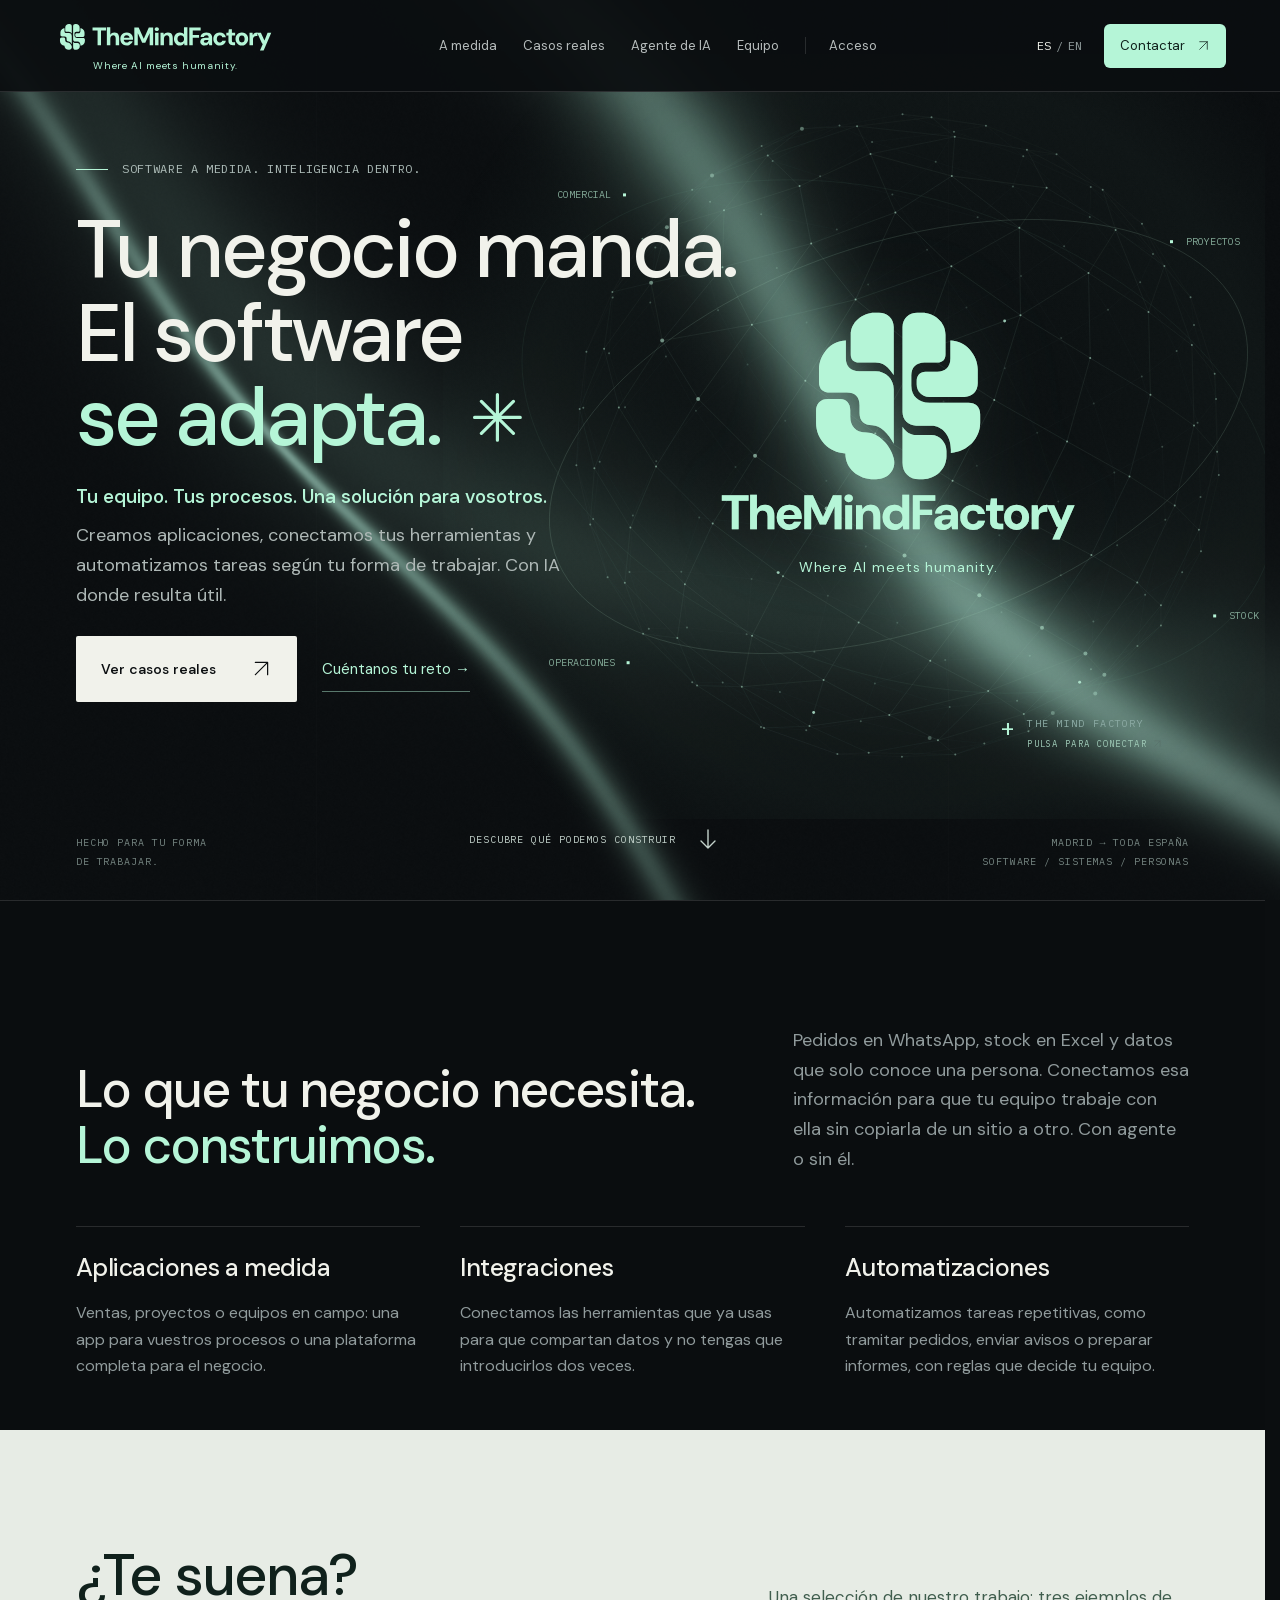
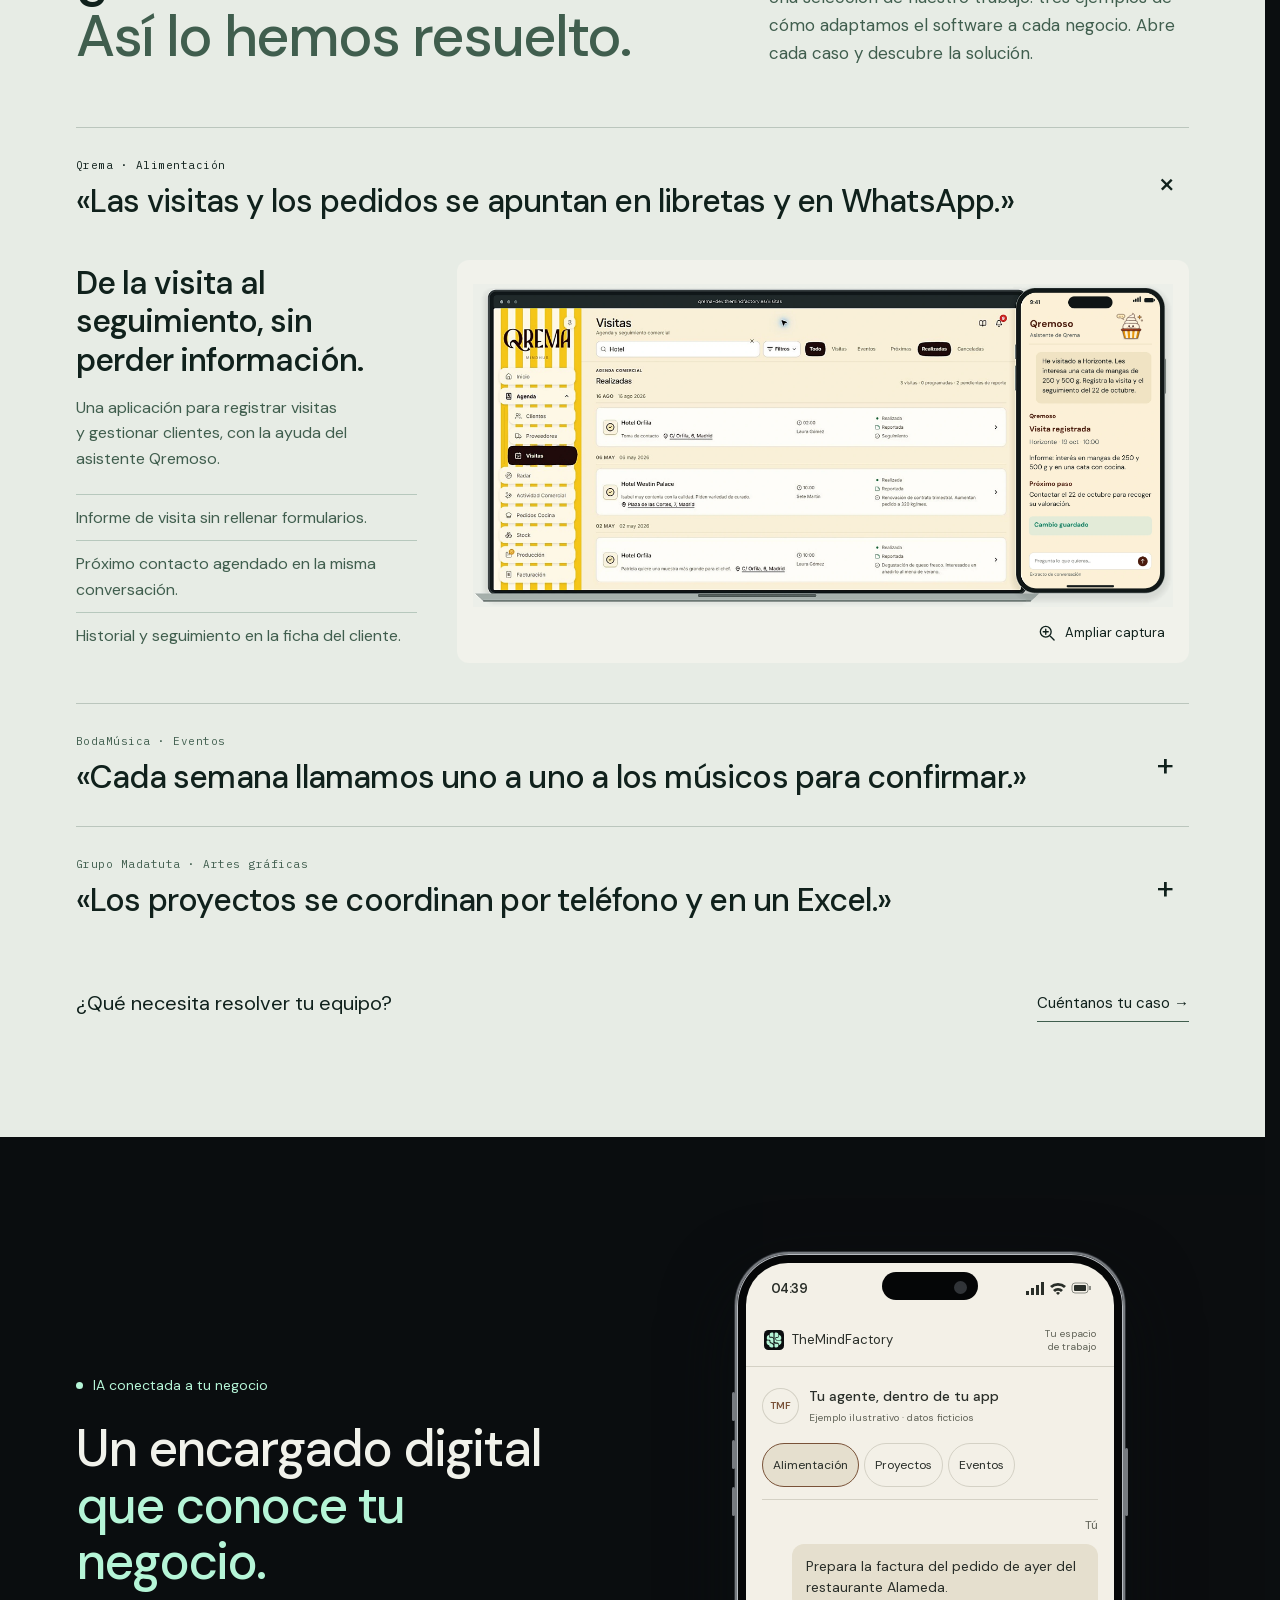
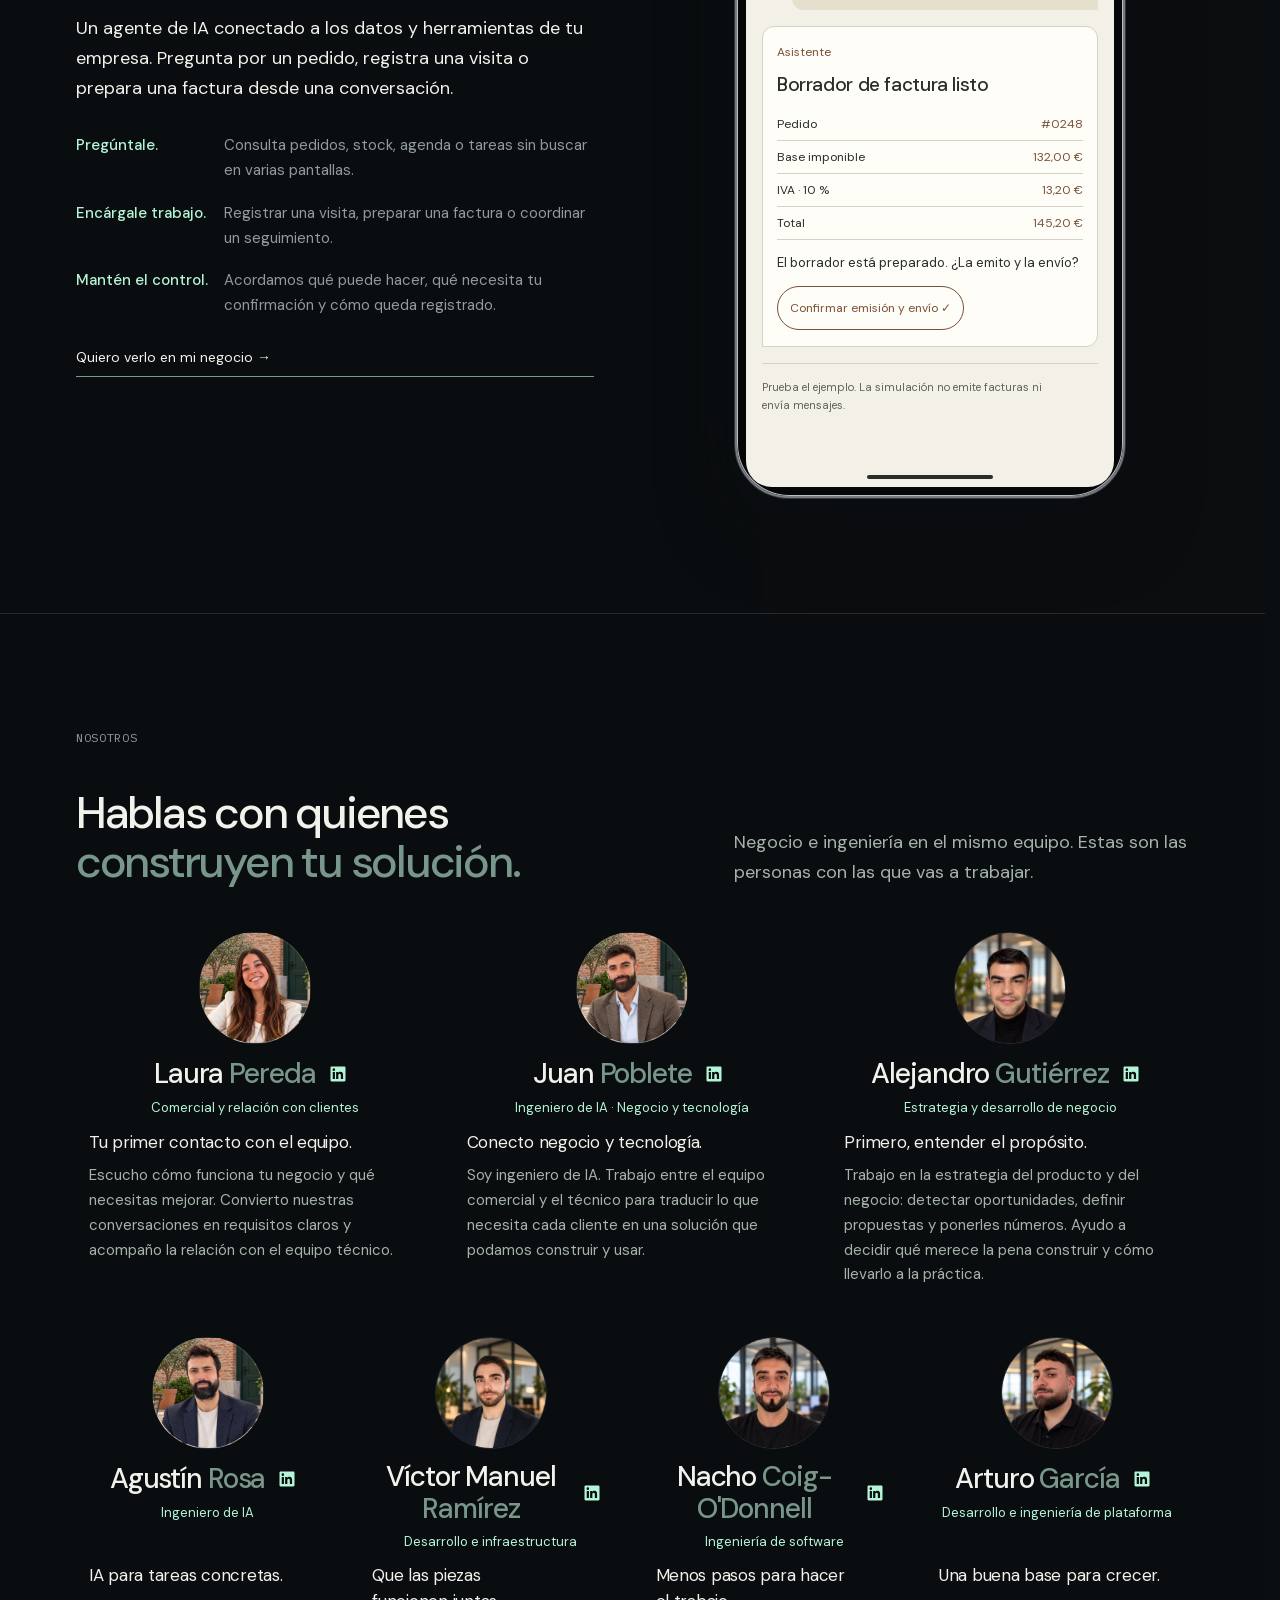
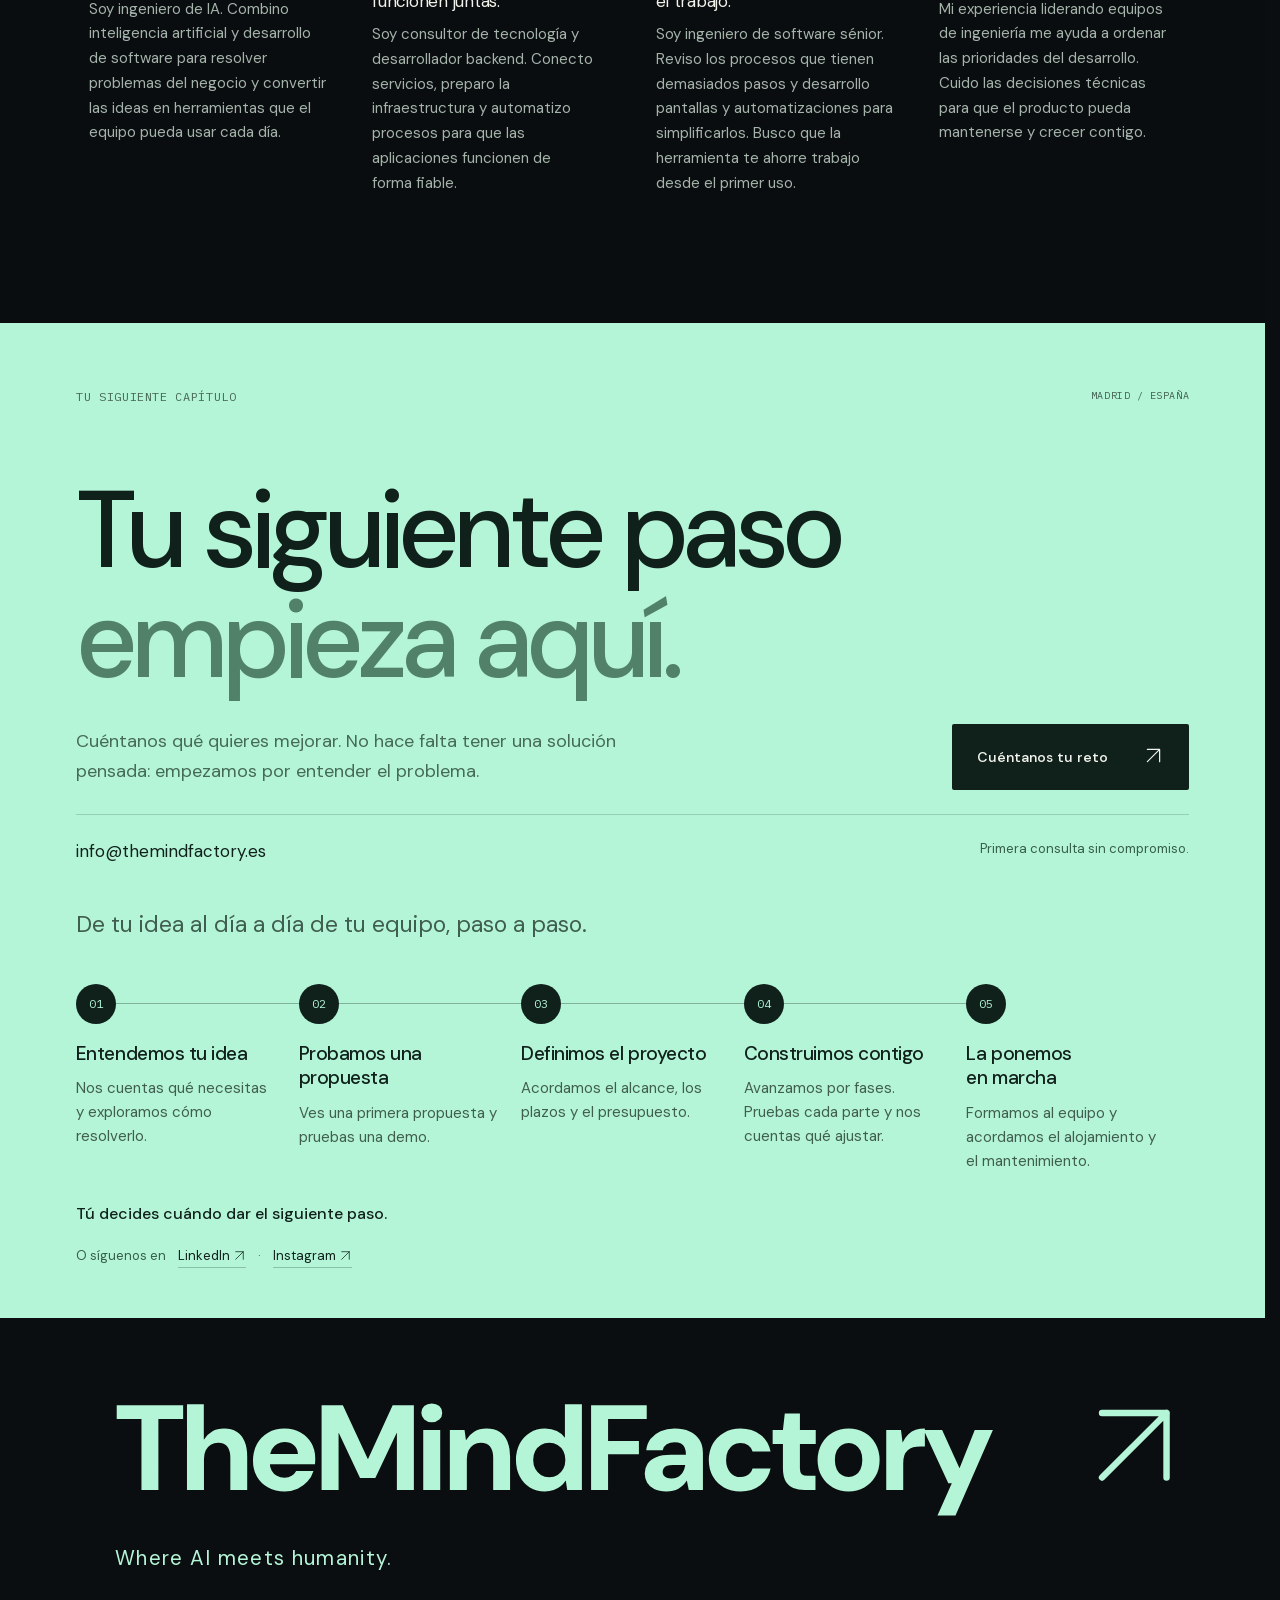
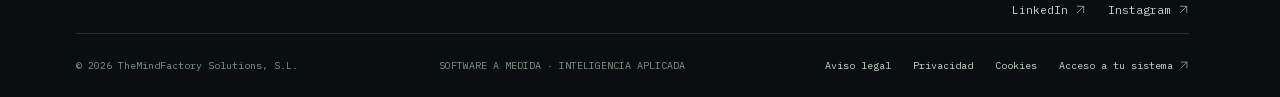
==== commit 3caf9b16: "Merge remote-tracking branch 'origin/main' into seo/minor-fixes-2026-10 # Conflicts: #	index.html #	" ====
--- a/index.html
+++ b/index.html
@@ -3,12 +3,29 @@
   <head>
     <meta charset="utf-8" />
     <meta name="viewport" content="width=device-width,initial-scale=1" />
-    <title>TheMindFactory · Software a medida para tu negocio</title>
+    <title>Software a medida para pymes: pedidos, stock y partes de trabajo | TheMindFactory</title>
     <meta
       name="description"
-      content="Aplicaciones, integraciones y automatizaciones a medida. Descubre casos reales y agentes de IA conectados a tu negocio."
+      content="Conectamos pedidos, stock, facturación y partes de trabajo en un sistema a medida para tu pyme. Automatizamos tareas manuales. Desde Madrid a toda España."
     />
     <meta name="theme-color" content="#0b0e10" />
+    <link rel="canonical" href="https://themindfactory.es/" />
+    <meta property="og:type" content="website" />
+    <meta property="og:site_name" content="TheMindFactory" />
+    <meta property="og:locale" content="es_ES" />
+    <meta property="og:url" content="https://themindfactory.es/" />
+    <meta property="og:title" content="Software a medida para pymes: pedidos, stock y partes de trabajo | TheMindFactory" />
+    <meta property="og:description" content="Conectamos pedidos, stock, facturación y partes de trabajo en un sistema a medida para tu pyme. Automatizamos tareas manuales. Desde Madrid a toda España." />
+    <meta property="og:image" content="https://themindfactory.es/assets/brand/og-tmf-1200x630.jpg" />
+    <meta property="og:image:type" content="image/jpeg" />
+    <meta property="og:image:width" content="1200" />
+    <meta property="og:image:height" content="630" />
+    <meta property="og:image:alt" content="Logotipo de TheMindFactory sobre fondo oscuro con el lema Where AI meets humanity." />
+    <meta name="twitter:card" content="summary_large_image" />
+    <meta name="twitter:title" content="Software a medida para pymes: pedidos, stock y partes de trabajo | TheMindFactory" />
+    <meta name="twitter:description" content="Conectamos pedidos, stock, facturación y partes de trabajo en un sistema a medida para tu pyme. Automatizamos tareas manuales. Desde Madrid a toda España." />
+    <meta name="twitter:image" content="https://themindfactory.es/assets/brand/og-tmf-1200x630.jpg" />
+    <meta name="twitter:image:alt" content="Logotipo de TheMindFactory sobre fondo oscuro con el lema Where AI meets humanity." />
     <link
       rel="icon"
       href="/assets/brand/tmf-b1-favicon-oscuro.svg"
@@ -44,20 +61,113 @@
       defer
       src="/assets/vendor/ScrollTrigger.min.js?v=20260914-feedback"
     ></script>
-    <script type="module" src="/js/main.js?v=20261027-captures"></script>
+    <script type="module" src="/js/main.js?v=20261027-seo"></script>
     <script type="application/ld+json">
       {
         "@context": "https://schema.org",
-        "@type": "Organization",
-        "name": "TheMindFactory",
-        "legalName": "THEMINDFACTORY SOLUTIONS, S.L.",
-        "url": "https://themindfactory.es/",
-        "logo": "https://themindfactory.es/assets/brand/tmf-b1-app-oscuro-180.png",
-        "email": "info@themindfactory.es",
-        "slogan": "Where AI meets humanity.",
-        "sameAs": [
-          "https://www.linkedin.com/company/themindfactory-solutions",
-          "https://www.instagram.com/themindfactory.solutions/"
+        "@graph": [
+          {
+            "@type": "Organization",
+            "@id": "https://themindfactory.es/#organization",
+            "name": "TheMindFactory",
+            "legalName": "THEMINDFACTORY SOLUTIONS, S.L.",
+            "url": "https://themindfactory.es/",
+            "logo": "https://themindfactory.es/assets/brand/tmf-b1-app-oscuro-180.png",
+            "image": "https://themindfactory.es/assets/brand/og-tmf-1200x630.jpg",
+            "description": "Software a medida, automatización de procesos e inteligencia artificial aplicada para empresas. Conectamos ventas, pedidos, stock, facturación, proyectos y equipos en un solo sistema.",
+            "email": "info@themindfactory.es",
+            "slogan": "Where AI meets humanity.",
+            "foundingDate": "2026-09-29",
+            "taxID": "B05682604",
+            "address": {
+              "@type": "PostalAddress",
+              "addressLocality": "Griñón",
+              "postalCode": "28971",
+              "addressRegion": "Madrid",
+              "addressCountry": "ES"
+            },
+            "areaServed": {
+              "@type": "Country",
+              "name": "España"
+            },
+            "knowsAbout": [
+              "Desarrollo de software a medida",
+              "Automatización de procesos",
+              "Integración de herramientas y sistemas",
+              "Inteligencia artificial aplicada",
+              "Gestión de pedidos",
+              "Control de stock",
+              "Facturación",
+              "Gestión de proyectos",
+              "Operaciones de campo"
+            ],
+            "contactPoint": {
+              "@type": "ContactPoint",
+              "contactType": "customer service",
+              "email": "info@themindfactory.es",
+              "availableLanguage": [
+                "es",
+                "en"
+              ],
+              "areaServed": "ES"
+            },
+            "sameAs": [
+              "https://www.linkedin.com/company/themindfactory-solutions",
+              "https://www.instagram.com/themindfactory.solutions/"
+            ],
+            "hasOfferCatalog": {
+              "@type": "OfferCatalog",
+              "name": "Servicios de TheMindFactory",
+              "itemListElement": [
+                {
+                  "@type": "Offer",
+                  "itemOffered": {
+                    "@type": "Service",
+                    "name": "Desarrollo de software a medida",
+                    "description": "Sistemas a medida sobre MindHub que conectan clientes, pedidos, stock, facturación, proyectos y equipos según la operativa de cada empresa.",
+                    "provider": {
+                      "@id": "https://themindfactory.es/#organization"
+                    },
+                    "areaServed": "ES"
+                  }
+                },
+                {
+                  "@type": "Offer",
+                  "itemOffered": {
+                    "@type": "Service",
+                    "name": "Automatización de procesos e integración de herramientas",
+                    "description": "Conectamos las herramientas que ya usa la empresa y automatizamos las tareas manuales.",
+                    "provider": {
+                      "@id": "https://themindfactory.es/#organization"
+                    },
+                    "areaServed": "ES"
+                  }
+                },
+                {
+                  "@type": "Offer",
+                  "itemOffered": {
+                    "@type": "Service",
+                    "name": "Inteligencia artificial aplicada",
+                    "description": "IA aplicada a la operativa, por ejemplo para analizar ventas y estacionalidad, estimar demanda y proponer compras que el equipo revisa.",
+                    "provider": {
+                      "@id": "https://themindfactory.es/#organization"
+                    },
+                    "areaServed": "ES"
+                  }
+                }
+              ]
+            }
+          },
+          {
+            "@type": "WebSite",
+            "@id": "https://themindfactory.es/#website",
+            "url": "https://themindfactory.es/",
+            "name": "TheMindFactory",
+            "inLanguage": "es-ES",
+            "publisher": {
+              "@id": "https://themindfactory.es/#organization"
+            }
+          }
         ]
       }
     </script>
@@ -966,7 +1076,7 @@
             </header>
             <div class="person-content" id="laura-pereda-details">
               <figure class="person-photo person-photo--patio">
-                <img src="/assets/team/laura-pereda-cutout.webp?v=20261022-patio-comun" width="1122" height="1402" alt="Laura Pereda" loading="lazy" decoding="async" />
+                <img src="/assets/team/laura-pereda-cutout.webp?v=20261022-patio-comun" width="1122" height="1402" alt="Laura Pereda, comercial y relación con clientes en TheMindFactory" loading="lazy" decoding="async" />
               </figure>
               <div class="person-body">
                 <p class="person-lead" data-es="Tu primer contacto con el equipo." data-en="Your first contact with the team.">Tu primer contacto con el equipo.</p>
@@ -985,7 +1095,7 @@
             </header>
             <div class="person-content" id="juan-poblete-details">
               <figure class="person-photo person-photo--patio">
-                <img src="/assets/team/juan-cutout.webp?v=20261022-patio-comun" width="1122" height="1402" alt="Juan Poblete" loading="lazy" decoding="async" />
+                <img src="/assets/team/juan-cutout.webp?v=20261022-patio-comun" width="1122" height="1402" alt="Juan Poblete, ingeniero de IA (negocio y tecnología) en TheMindFactory" loading="lazy" decoding="async" />
               </figure>
               <div class="person-body">
                 <p class="person-lead" data-es="Conecto negocio y tecnología." data-en="Connecting business and technology.">Conecto negocio y tecnología.</p>
@@ -1004,7 +1114,7 @@
             </header>
             <div class="person-content" id="alejandro-gutierrez-gomez-details">
               <figure class="person-photo">
-                <img src="/assets/team/alejandro-gutierrez-gomez.webp?v=20261020-equipo" width="1122" height="1402" alt="Alejandro Gutiérrez" loading="lazy" decoding="async" />
+                <img src="/assets/team/alejandro-gutierrez-gomez.webp?v=20261020-equipo" width="1122" height="1402" alt="Alejandro Gutiérrez, estrategia y desarrollo de negocio en TheMindFactory" loading="lazy" decoding="async" />
               </figure>
               <div class="person-body">
                 <p class="person-lead" data-es="Primero, entender el propósito." data-en="First, understand the purpose.">Primero, entender el propósito.</p>
@@ -1023,7 +1133,7 @@
             </header>
             <div class="person-content" id="agustin-rosa-details">
               <figure class="person-photo person-photo--patio">
-                <img src="/assets/team/agustin-rosa-cutout.webp?v=20261022-patio-comun" width="1122" height="1402" alt="Agustín Rosa" loading="lazy" decoding="async" />
+                <img src="/assets/team/agustin-rosa-cutout.webp?v=20261022-patio-comun" width="1122" height="1402" alt="Agustín Rosa, ingeniero de IA en TheMindFactory" loading="lazy" decoding="async" />
               </figure>
               <div class="person-body">
                 <p class="person-lead" data-es="IA para tareas concretas." data-en="AI for practical tasks.">IA para tareas concretas.</p>
@@ -1042,7 +1152,7 @@
             </header>
             <div class="person-content" id="victor-ramirez-marcos-details">
               <figure class="person-photo">
-                <img src="/assets/team/victor-ramirez-marcos.webp?v=20261021-victor" width="1122" height="1402" alt="Víctor Manuel Ramírez" loading="lazy" decoding="async" />
+                <img src="/assets/team/victor-ramirez-marcos.webp?v=20261021-seo" width="1122" height="1402" alt="Víctor Manuel Ramírez, desarrollo e infraestructura en TheMindFactory" loading="lazy" decoding="async" />
               </figure>
               <div class="person-body">
                 <p class="person-lead" data-es="Que las piezas funcionen juntas." data-en="Making the pieces work together.">Que las piezas funcionen juntas.</p>
@@ -1061,7 +1171,7 @@
             </header>
             <div class="person-content" id="nacho-coig-odonnell-details">
               <figure class="person-photo">
-                <img src="/assets/team/nacho-coig-odonnell.webp?v=20261005-equipo-completo" width="1122" height="1402" alt="José Ignacio Coig-O'Donnell" loading="lazy" decoding="async" />
+                <img src="/assets/team/nacho-coig-odonnell.webp?v=20261005-equipo-completo" width="1122" height="1402" alt="José Ignacio Coig-O'Donnell, ingeniería de software en TheMindFactory" loading="lazy" decoding="async" />
               </figure>
               <div class="person-body">
                 <p class="person-lead" data-es="Menos pasos para hacer el trabajo." data-en="Fewer steps to get the job done.">Menos pasos para hacer el trabajo.</p>
@@ -1080,7 +1190,7 @@
             </header>
             <div class="person-content" id="arturo-garcia-jurado-details">
               <figure class="person-photo">
-                <img src="/assets/team/arturo-garcia-jurado.webp?v=20261005-equipo-completo" width="1122" height="1402" alt="Arturo García" loading="lazy" decoding="async" />
+                <img src="/assets/team/arturo-garcia-jurado.webp?v=20261005-equipo-completo" width="1122" height="1402" alt="Arturo García, desarrollo e ingeniería de plataforma en TheMindFactory" loading="lazy" decoding="async" />
               </figure>
               <div class="person-body">
                 <p class="person-lead" data-es="Una buena base para crecer." data-en="Solid foundations for growth.">Una buena base para crecer.</p>
@@ -1119,7 +1229,7 @@
             data-en="Tell us what you want to improve. You don’t need a solution in mind: we start by understanding the problem."
           >Cuéntanos qué quieres mejorar. No hace falta tener una solución pensada: empezamos por entender el problema.</p>
           <a
-            href="mailto:info@themindfactory.es?subject=Mi%20negocio%20y%20TMF"
+            href="mailto:info@themindfactory.es?subject=Mi%20negocio%20y%20TMF&body=Hola%2C%20equipo%20de%20TheMindFactory%3A%0D%0A%0D%0AOs%20escribo%20para%20contaros%20c%C3%B3mo%20trabajamos%20hoy.%0D%0A%0D%0A-%20Empresa%20y%20sector%3A%0D%0A-%20N%C3%BAmero%20de%20personas%20en%20la%20empresa%3A%0D%0A-%20C%C3%B3mo%20gestionamos%20hoy%20los%20pedidos%20o%20los%20partes%20de%20trabajo%20%28WhatsApp%2C%20email%2C%20Excel%2C%20papel%2C%20alg%C3%BAn%20programa...%29%3A%0D%0A-%20Herramientas%20que%20usamos%20%28ERP%2C%20facturaci%C3%B3n%2C%20hojas%20de%20c%C3%A1lculo...%29%3A%0D%0A-%20Qu%C3%A9%20nos%20gustar%C3%ADa%20mejorar%3A%0D%0A%0D%0AUn%20saludo%2C%0D%0A"
             class="button button-dark"
             ><span data-es="Cuéntanos tu reto" data-en="Tell us your challenge"
               >Cuéntanos tu reto</span
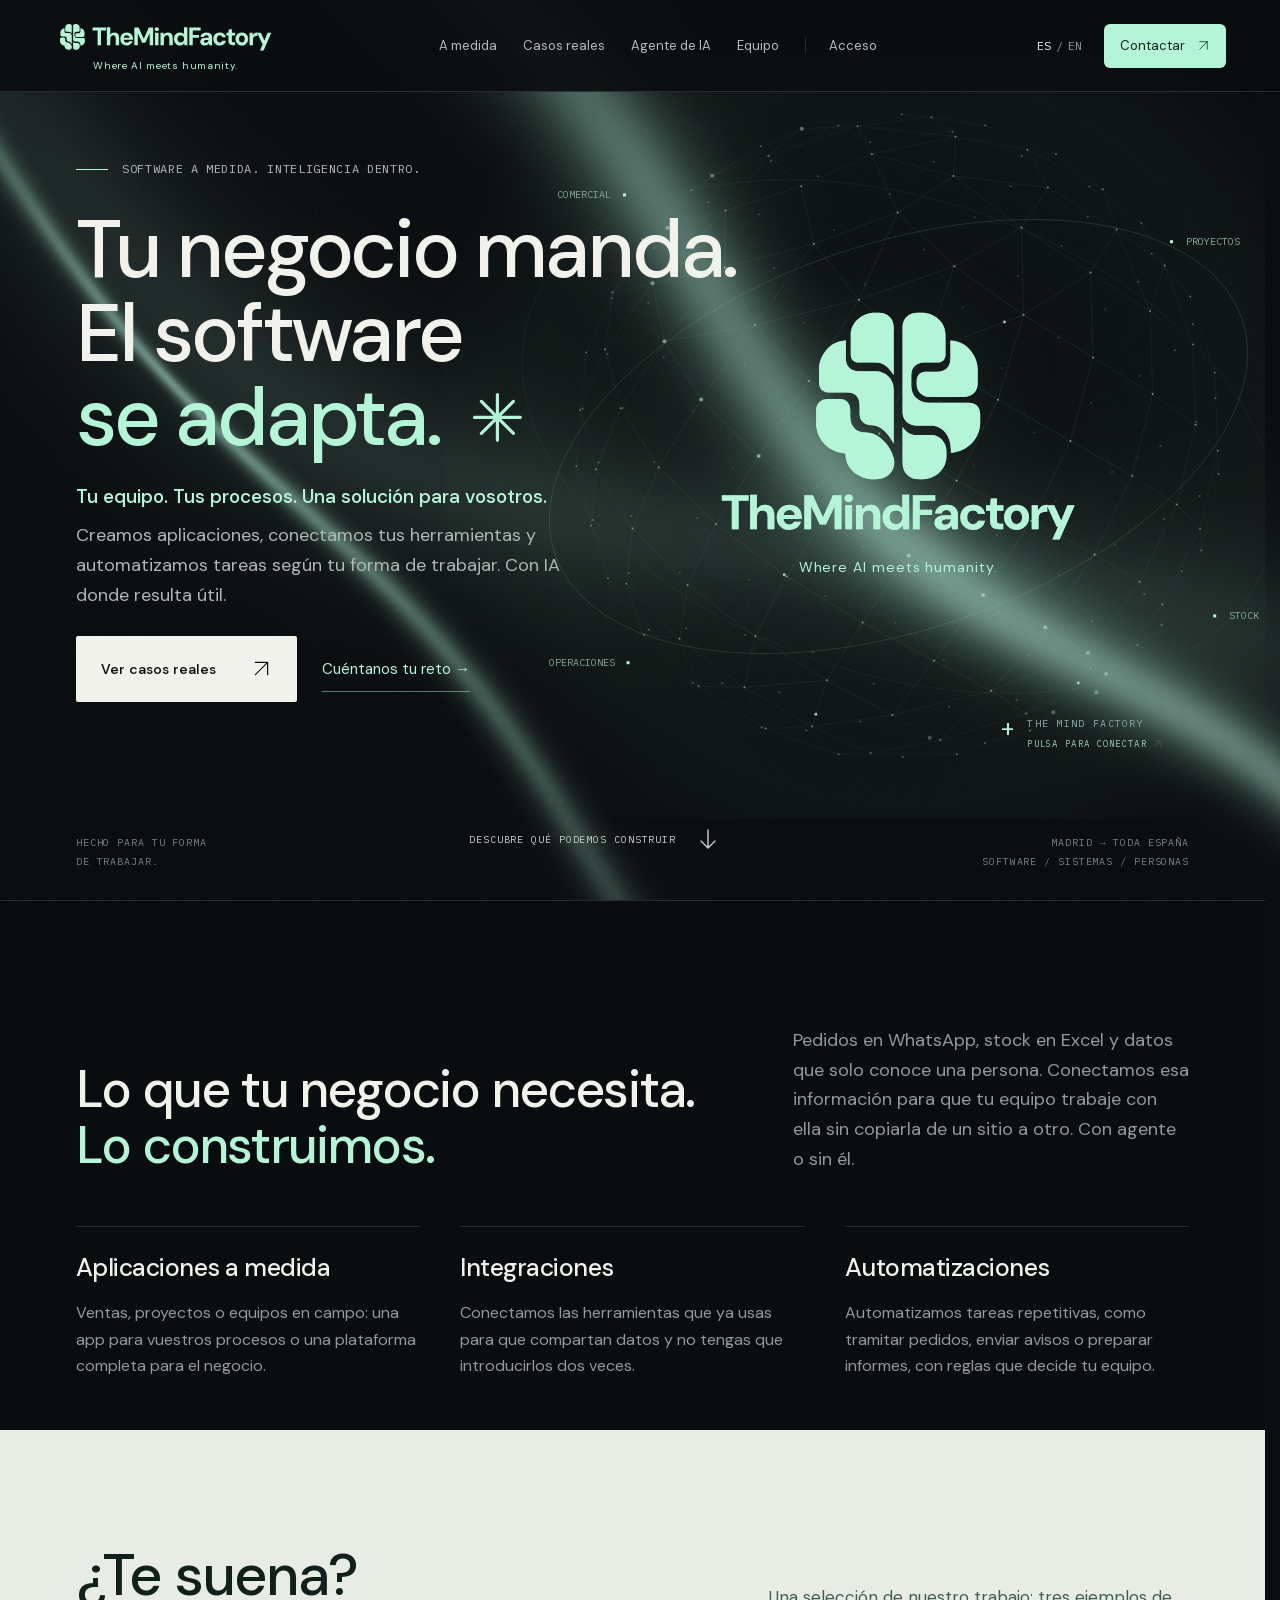
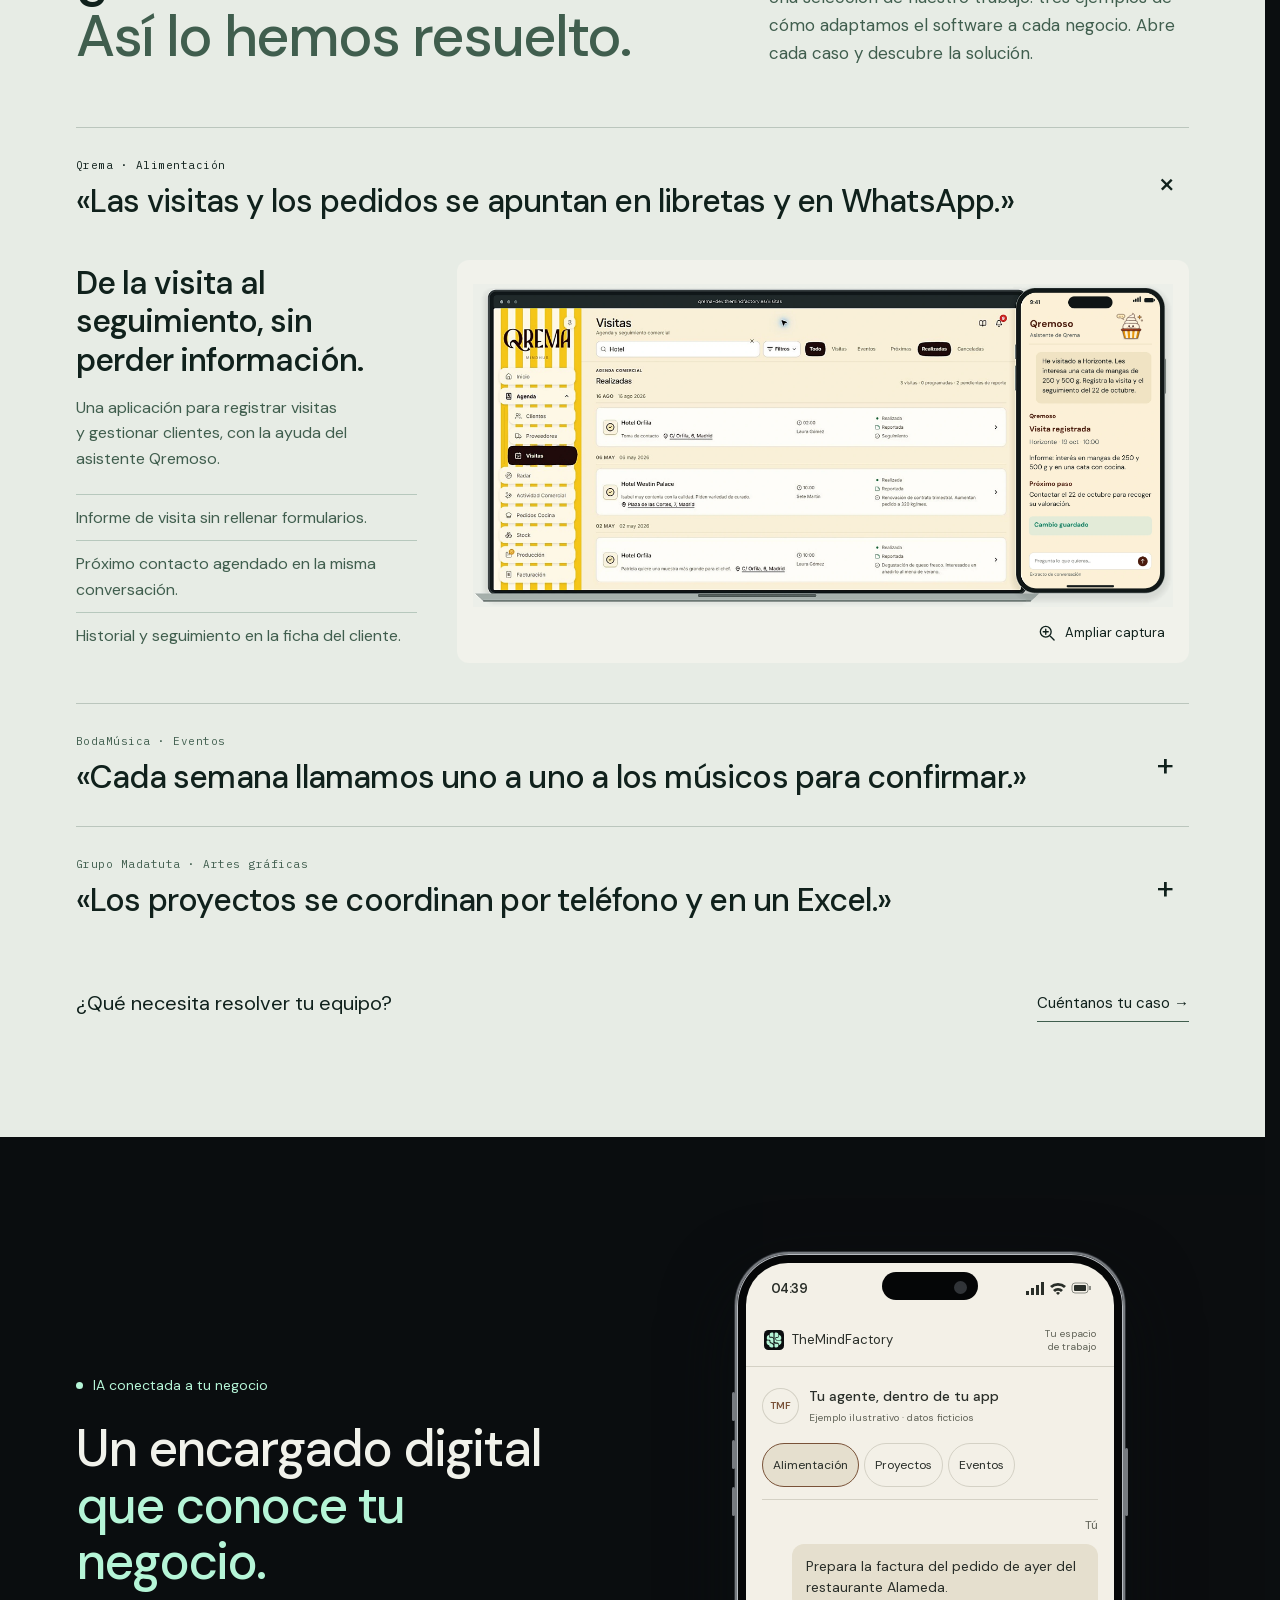
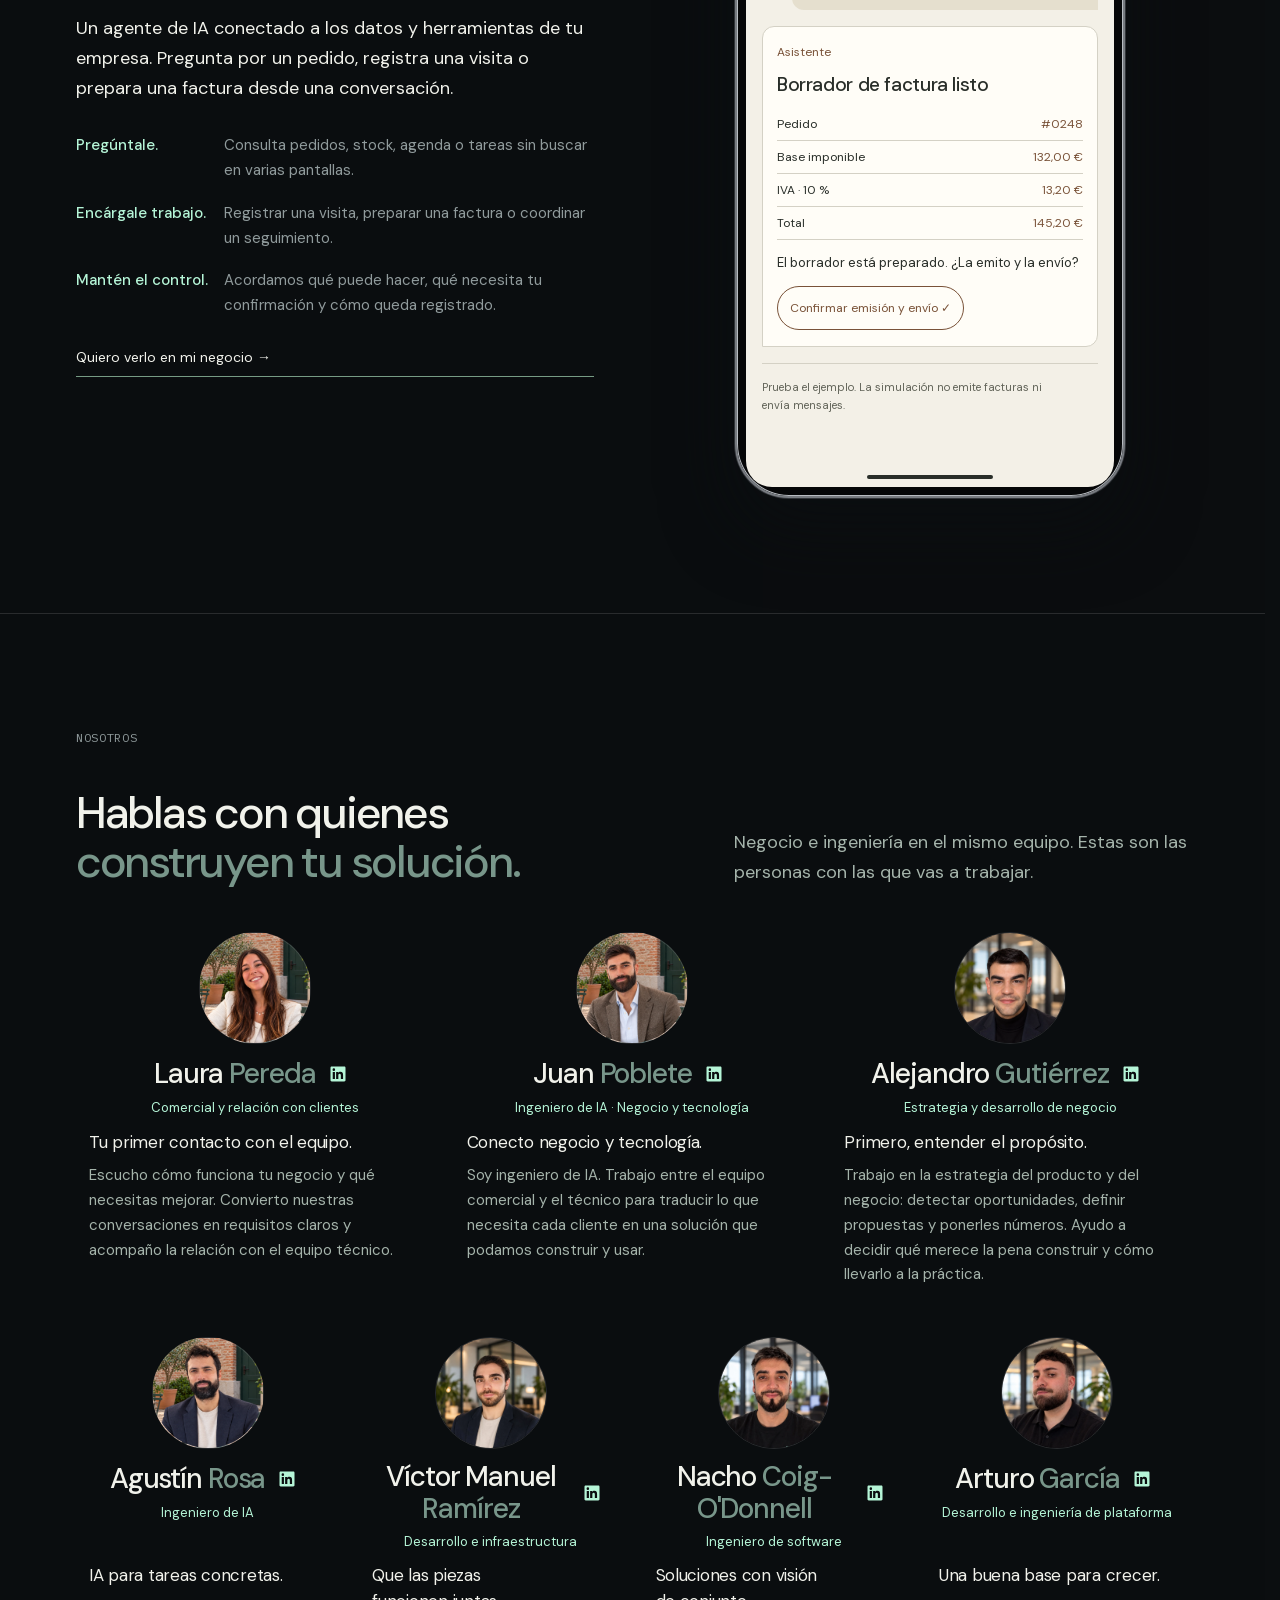
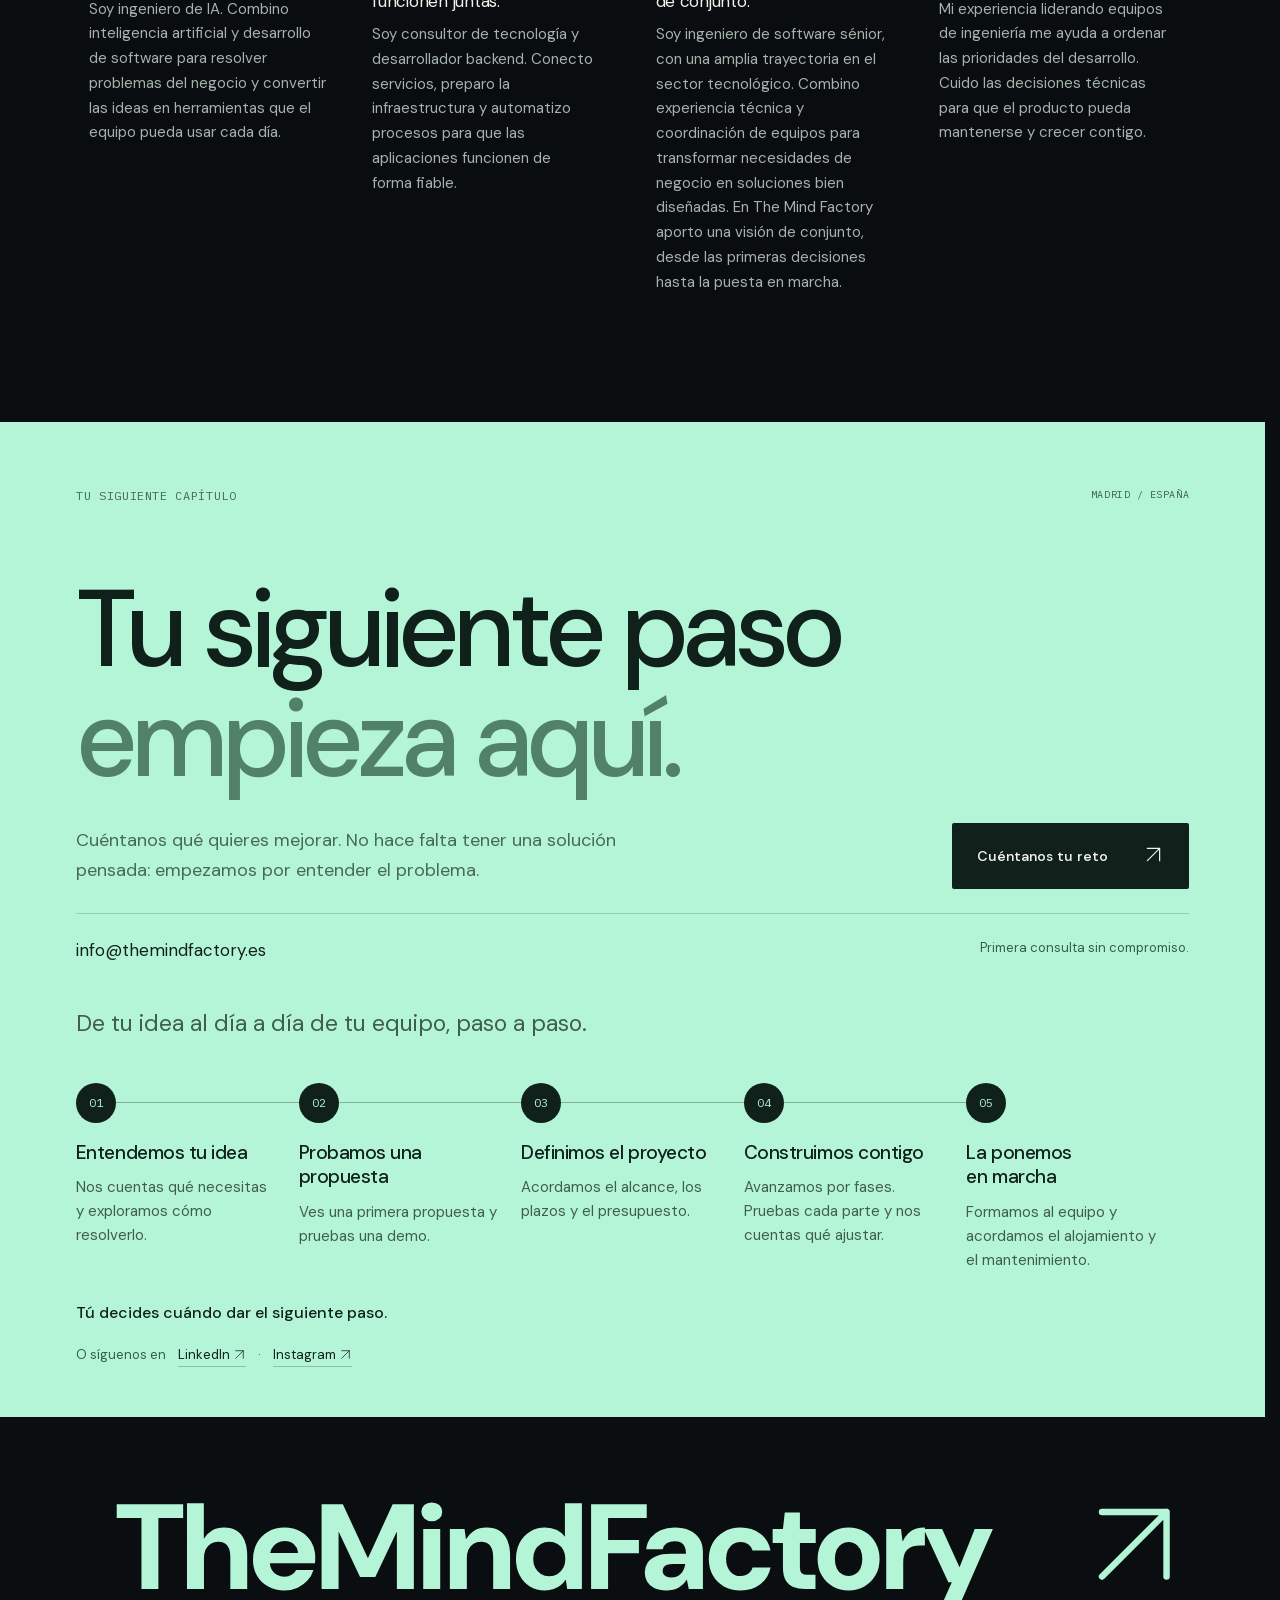
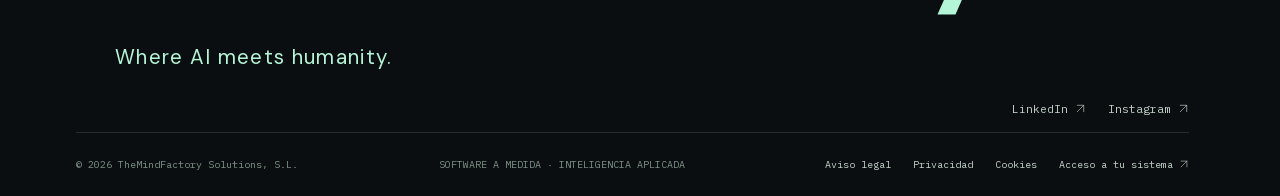
==== commit d4fd462c: "Update Nacho's role and biography in Spanish and English" ====
--- a/index.html
+++ b/index.html
@@ -3,29 +3,12 @@
   <head>
     <meta charset="utf-8" />
     <meta name="viewport" content="width=device-width,initial-scale=1" />
-    <title>Software a medida para pymes: pedidos, stock y partes de trabajo | TheMindFactory</title>
+    <title>TheMindFactory · Software a medida para tu negocio</title>
     <meta
       name="description"
-      content="Conectamos pedidos, stock, facturación y partes de trabajo en un sistema a medida para tu pyme. Automatizamos tareas manuales. Desde Madrid a toda España."
+      content="Aplicaciones, integraciones y automatizaciones a medida. Descubre casos reales y agentes de IA conectados a tu negocio."
     />
     <meta name="theme-color" content="#0b0e10" />
-    <link rel="canonical" href="https://themindfactory.es/" />
-    <meta property="og:type" content="website" />
-    <meta property="og:site_name" content="TheMindFactory" />
-    <meta property="og:locale" content="es_ES" />
-    <meta property="og:url" content="https://themindfactory.es/" />
-    <meta property="og:title" content="Software a medida para pymes: pedidos, stock y partes de trabajo | TheMindFactory" />
-    <meta property="og:description" content="Conectamos pedidos, stock, facturación y partes de trabajo en un sistema a medida para tu pyme. Automatizamos tareas manuales. Desde Madrid a toda España." />
-    <meta property="og:image" content="https://themindfactory.es/assets/brand/og-tmf-1200x630.jpg" />
-    <meta property="og:image:type" content="image/jpeg" />
-    <meta property="og:image:width" content="1200" />
-    <meta property="og:image:height" content="630" />
-    <meta property="og:image:alt" content="Logotipo de TheMindFactory sobre fondo oscuro con el lema Where AI meets humanity." />
-    <meta name="twitter:card" content="summary_large_image" />
-    <meta name="twitter:title" content="Software a medida para pymes: pedidos, stock y partes de trabajo | TheMindFactory" />
-    <meta name="twitter:description" content="Conectamos pedidos, stock, facturación y partes de trabajo en un sistema a medida para tu pyme. Automatizamos tareas manuales. Desde Madrid a toda España." />
-    <meta name="twitter:image" content="https://themindfactory.es/assets/brand/og-tmf-1200x630.jpg" />
-    <meta name="twitter:image:alt" content="Logotipo de TheMindFactory sobre fondo oscuro con el lema Where AI meets humanity." />
     <link
       rel="icon"
       href="/assets/brand/tmf-b1-favicon-oscuro.svg"
@@ -61,113 +44,20 @@
       defer
       src="/assets/vendor/ScrollTrigger.min.js?v=20260914-feedback"
     ></script>
-    <script type="module" src="/js/main.js?v=20261027-seo"></script>
+    <script type="module" src="/js/main.js?v=20261027-captures"></script>
     <script type="application/ld+json">
       {
         "@context": "https://schema.org",
-        "@graph": [
-          {
-            "@type": "Organization",
-            "@id": "https://themindfactory.es/#organization",
-            "name": "TheMindFactory",
-            "legalName": "THEMINDFACTORY SOLUTIONS, S.L.",
-            "url": "https://themindfactory.es/",
-            "logo": "https://themindfactory.es/assets/brand/tmf-b1-app-oscuro-180.png",
-            "image": "https://themindfactory.es/assets/brand/og-tmf-1200x630.jpg",
-            "description": "Software a medida, automatización de procesos e inteligencia artificial aplicada para empresas. Conectamos ventas, pedidos, stock, facturación, proyectos y equipos en un solo sistema.",
-            "email": "info@themindfactory.es",
-            "slogan": "Where AI meets humanity.",
-            "foundingDate": "2026-09-29",
-            "taxID": "B05682604",
-            "address": {
-              "@type": "PostalAddress",
-              "addressLocality": "Griñón",
-              "postalCode": "28971",
-              "addressRegion": "Madrid",
-              "addressCountry": "ES"
-            },
-            "areaServed": {
-              "@type": "Country",
-              "name": "España"
-            },
-            "knowsAbout": [
-              "Desarrollo de software a medida",
-              "Automatización de procesos",
-              "Integración de herramientas y sistemas",
-              "Inteligencia artificial aplicada",
-              "Gestión de pedidos",
-              "Control de stock",
-              "Facturación",
-              "Gestión de proyectos",
-              "Operaciones de campo"
-            ],
-            "contactPoint": {
-              "@type": "ContactPoint",
-              "contactType": "customer service",
-              "email": "info@themindfactory.es",
-              "availableLanguage": [
-                "es",
-                "en"
-              ],
-              "areaServed": "ES"
-            },
-            "sameAs": [
-              "https://www.linkedin.com/company/themindfactory-solutions",
-              "https://www.instagram.com/themindfactory.solutions/"
-            ],
-            "hasOfferCatalog": {
-              "@type": "OfferCatalog",
-              "name": "Servicios de TheMindFactory",
-              "itemListElement": [
-                {
-                  "@type": "Offer",
-                  "itemOffered": {
-                    "@type": "Service",
-                    "name": "Desarrollo de software a medida",
-                    "description": "Sistemas a medida sobre MindHub que conectan clientes, pedidos, stock, facturación, proyectos y equipos según la operativa de cada empresa.",
-                    "provider": {
-                      "@id": "https://themindfactory.es/#organization"
-                    },
-                    "areaServed": "ES"
-                  }
-                },
-                {
-                  "@type": "Offer",
-                  "itemOffered": {
-                    "@type": "Service",
-                    "name": "Automatización de procesos e integración de herramientas",
-                    "description": "Conectamos las herramientas que ya usa la empresa y automatizamos las tareas manuales.",
-                    "provider": {
-                      "@id": "https://themindfactory.es/#organization"
-                    },
-                    "areaServed": "ES"
-                  }
-                },
-                {
-                  "@type": "Offer",
-                  "itemOffered": {
-                    "@type": "Service",
-                    "name": "Inteligencia artificial aplicada",
-                    "description": "IA aplicada a la operativa, por ejemplo para analizar ventas y estacionalidad, estimar demanda y proponer compras que el equipo revisa.",
-                    "provider": {
-                      "@id": "https://themindfactory.es/#organization"
-                    },
-                    "areaServed": "ES"
-                  }
-                }
-              ]
-            }
-          },
-          {
-            "@type": "WebSite",
-            "@id": "https://themindfactory.es/#website",
-            "url": "https://themindfactory.es/",
-            "name": "TheMindFactory",
-            "inLanguage": "es-ES",
-            "publisher": {
-              "@id": "https://themindfactory.es/#organization"
-            }
-          }
+        "@type": "Organization",
+        "name": "TheMindFactory",
+        "legalName": "THEMINDFACTORY SOLUTIONS, S.L.",
+        "url": "https://themindfactory.es/",
+        "logo": "https://themindfactory.es/assets/brand/tmf-b1-app-oscuro-180.png",
+        "email": "info@themindfactory.es",
+        "slogan": "Where AI meets humanity.",
+        "sameAs": [
+          "https://www.linkedin.com/company/themindfactory-solutions",
+          "https://www.instagram.com/themindfactory.solutions/"
         ]
       }
     </script>
@@ -1076,7 +966,7 @@
             </header>
             <div class="person-content" id="laura-pereda-details">
               <figure class="person-photo person-photo--patio">
-                <img src="/assets/team/laura-pereda-cutout.webp?v=20261022-patio-comun" width="1122" height="1402" alt="Laura Pereda, comercial y relación con clientes en TheMindFactory" loading="lazy" decoding="async" />
+                <img src="/assets/team/laura-pereda-cutout.webp?v=20261022-patio-comun" width="1122" height="1402" alt="Laura Pereda" loading="lazy" decoding="async" />
               </figure>
               <div class="person-body">
                 <p class="person-lead" data-es="Tu primer contacto con el equipo." data-en="Your first contact with the team.">Tu primer contacto con el equipo.</p>
@@ -1095,7 +985,7 @@
             </header>
             <div class="person-content" id="juan-poblete-details">
               <figure class="person-photo person-photo--patio">
-                <img src="/assets/team/juan-cutout.webp?v=20261022-patio-comun" width="1122" height="1402" alt="Juan Poblete, ingeniero de IA (negocio y tecnología) en TheMindFactory" loading="lazy" decoding="async" />
+                <img src="/assets/team/juan-cutout.webp?v=20261022-patio-comun" width="1122" height="1402" alt="Juan Poblete" loading="lazy" decoding="async" />
               </figure>
               <div class="person-body">
                 <p class="person-lead" data-es="Conecto negocio y tecnología." data-en="Connecting business and technology.">Conecto negocio y tecnología.</p>
@@ -1114,7 +1004,7 @@
             </header>
             <div class="person-content" id="alejandro-gutierrez-gomez-details">
               <figure class="person-photo">
-                <img src="/assets/team/alejandro-gutierrez-gomez.webp?v=20261020-equipo" width="1122" height="1402" alt="Alejandro Gutiérrez, estrategia y desarrollo de negocio en TheMindFactory" loading="lazy" decoding="async" />
+                <img src="/assets/team/alejandro-gutierrez-gomez.webp?v=20261020-equipo" width="1122" height="1402" alt="Alejandro Gutiérrez" loading="lazy" decoding="async" />
               </figure>
               <div class="person-body">
                 <p class="person-lead" data-es="Primero, entender el propósito." data-en="First, understand the purpose.">Primero, entender el propósito.</p>
@@ -1133,7 +1023,7 @@
             </header>
             <div class="person-content" id="agustin-rosa-details">
               <figure class="person-photo person-photo--patio">
-                <img src="/assets/team/agustin-rosa-cutout.webp?v=20261022-patio-comun" width="1122" height="1402" alt="Agustín Rosa, ingeniero de IA en TheMindFactory" loading="lazy" decoding="async" />
+                <img src="/assets/team/agustin-rosa-cutout.webp?v=20261022-patio-comun" width="1122" height="1402" alt="Agustín Rosa" loading="lazy" decoding="async" />
               </figure>
               <div class="person-body">
                 <p class="person-lead" data-es="IA para tareas concretas." data-en="AI for practical tasks.">IA para tareas concretas.</p>
@@ -1152,7 +1042,7 @@
             </header>
             <div class="person-content" id="victor-ramirez-marcos-details">
               <figure class="person-photo">
-                <img src="/assets/team/victor-ramirez-marcos.webp?v=20261021-seo" width="1122" height="1402" alt="Víctor Manuel Ramírez, desarrollo e infraestructura en TheMindFactory" loading="lazy" decoding="async" />
+                <img src="/assets/team/victor-ramirez-marcos.webp?v=20261021-victor" width="1122" height="1402" alt="Víctor Manuel Ramírez" loading="lazy" decoding="async" />
               </figure>
               <div class="person-body">
                 <p class="person-lead" data-es="Que las piezas funcionen juntas." data-en="Making the pieces work together.">Que las piezas funcionen juntas.</p>
@@ -1164,18 +1054,18 @@
           <article class="person" id="nacho-coig-odonnell" aria-labelledby="nacho-coig-odonnell-name">
             <header class="person-heading">
               <div class="person-title"><h3 class="person-name" id="nacho-coig-odonnell-name">Nacho <em>Coig-O'Donnell</em></h3><a class="person-linkedin" href="https://www.linkedin.com/in/josecoig/" target="_blank" rel="noopener noreferrer"><svg viewBox="0 0 24 24" width="18" height="18" fill="currentColor" aria-hidden="true" focusable="false"><path d="M20.45 2H3.55C2.69 2 2 2.68 2 3.52v16.96c0 .84.69 1.52 1.55 1.52h16.9c.86 0 1.55-.68 1.55-1.52V3.52c0-.84-.69-1.52-1.55-1.52ZM7.93 18.75H4.98V9.2h2.95v9.55ZM6.45 7.9a1.71 1.71 0 1 1 0-3.42 1.71 1.71 0 0 1 0 3.42Zm12.3 10.85H15.8V14.1c0-1.11-.02-2.54-1.55-2.54-1.55 0-1.79 1.21-1.79 2.46v4.73H9.51V9.2h2.83v1.3h.04c.39-.74 1.36-1.53 2.8-1.53 2.99 0 3.57 1.97 3.57 4.53v5.25Z"/></svg><span class="visually-hidden">LinkedIn · Nacho Coig-O'Donnell</span></a></div>
-              <p class="person-meta" id="nacho-coig-odonnell-role"><span data-es="Ingeniería de software" data-en="Software engineering">Ingeniería de software</span></p>
+              <p class="person-meta" id="nacho-coig-odonnell-role"><span data-es="Ingeniero de software" data-en="Software engineer">Ingeniero de software</span></p>
               <button class="person-toggle" type="button" aria-labelledby="nacho-coig-odonnell-name nacho-coig-odonnell-role" aria-controls="nacho-coig-odonnell-details" aria-expanded="true" disabled>
                   <svg viewBox="0 0 24 24" fill="none" stroke="currentColor" stroke-width="1.5" stroke-linecap="round" stroke-linejoin="round" aria-hidden="true" focusable="false"><path d="m6 9 6 6 6-6" /></svg>
               </button>
             </header>
             <div class="person-content" id="nacho-coig-odonnell-details">
               <figure class="person-photo">
-                <img src="/assets/team/nacho-coig-odonnell.webp?v=20261005-equipo-completo" width="1122" height="1402" alt="José Ignacio Coig-O'Donnell, ingeniería de software en TheMindFactory" loading="lazy" decoding="async" />
+                <img src="/assets/team/nacho-coig-odonnell.webp?v=20261005-equipo-completo" width="1122" height="1402" alt="José Ignacio Coig-O'Donnell" loading="lazy" decoding="async" />
               </figure>
               <div class="person-body">
-                <p class="person-lead" data-es="Menos pasos para hacer el trabajo." data-en="Fewer steps to get the job done.">Menos pasos para hacer el trabajo.</p>
-                <p class="person-bio" data-es="Soy ingeniero de software sénior. Reviso los procesos que tienen demasiados pasos y desarrollo pantallas y automatizaciones para simplificarlos. Busco que la herramienta te ahorre trabajo desde el primer uso." data-en="I’m a senior software engineer. I review processes with too many steps and build interfaces and automation to simplify them. My aim is to save you work from the first time you use the tool.">Soy ingeniero de software sénior. Reviso los procesos que tienen demasiados pasos y desarrollo pantallas y automatizaciones para simplificarlos. Busco que la herramienta te ahorre trabajo desde el primer uso.</p>
+                <p class="person-lead" data-es="Soluciones con visión de conjunto." data-en="Solutions with the bigger picture in mind.">Soluciones con visión de conjunto.</p>
+                <p class="person-bio" data-es="Soy ingeniero de software sénior, con una amplia trayectoria en el sector tecnológico. Combino experiencia técnica y coordinación de equipos para transformar necesidades de negocio en soluciones bien diseñadas. En The Mind Factory aporto una visión de conjunto, desde las primeras decisiones hasta la puesta en marcha." data-en="I’m a senior software engineer with extensive experience in the technology sector. I combine technical expertise and team coordination to turn business needs into well-designed solutions. At The Mind Factory, I bring a big-picture perspective, from the earliest decisions through to launch.">Soy ingeniero de software sénior, con una amplia trayectoria en el sector tecnológico. Combino experiencia técnica y coordinación de equipos para transformar necesidades de negocio en soluciones bien diseñadas. En The Mind Factory aporto una visión de conjunto, desde las primeras decisiones hasta la puesta en marcha.</p>
 
               </div>
             </div>
@@ -1190,7 +1080,7 @@
             </header>
             <div class="person-content" id="arturo-garcia-jurado-details">
               <figure class="person-photo">
-                <img src="/assets/team/arturo-garcia-jurado.webp?v=20261005-equipo-completo" width="1122" height="1402" alt="Arturo García, desarrollo e ingeniería de plataforma en TheMindFactory" loading="lazy" decoding="async" />
+                <img src="/assets/team/arturo-garcia-jurado.webp?v=20261005-equipo-completo" width="1122" height="1402" alt="Arturo García" loading="lazy" decoding="async" />
               </figure>
               <div class="person-body">
                 <p class="person-lead" data-es="Una buena base para crecer." data-en="Solid foundations for growth.">Una buena base para crecer.</p>
@@ -1229,7 +1119,7 @@
             data-en="Tell us what you want to improve. You don’t need a solution in mind: we start by understanding the problem."
           >Cuéntanos qué quieres mejorar. No hace falta tener una solución pensada: empezamos por entender el problema.</p>
           <a
-            href="mailto:info@themindfactory.es?subject=Mi%20negocio%20y%20TMF&body=Hola%2C%20equipo%20de%20TheMindFactory%3A%0D%0A%0D%0AOs%20escribo%20para%20contaros%20c%C3%B3mo%20trabajamos%20hoy.%0D%0A%0D%0A-%20Empresa%20y%20sector%3A%0D%0A-%20N%C3%BAmero%20de%20personas%20en%20la%20empresa%3A%0D%0A-%20C%C3%B3mo%20gestionamos%20hoy%20los%20pedidos%20o%20los%20partes%20de%20trabajo%20%28WhatsApp%2C%20email%2C%20Excel%2C%20papel%2C%20alg%C3%BAn%20programa...%29%3A%0D%0A-%20Herramientas%20que%20usamos%20%28ERP%2C%20facturaci%C3%B3n%2C%20hojas%20de%20c%C3%A1lculo...%29%3A%0D%0A-%20Qu%C3%A9%20nos%20gustar%C3%ADa%20mejorar%3A%0D%0A%0D%0AUn%20saludo%2C%0D%0A"
+            href="mailto:info@themindfactory.es?subject=Mi%20negocio%20y%20TMF"
             class="button button-dark"
             ><span data-es="Cuéntanos tu reto" data-en="Tell us your challenge"
               >Cuéntanos tu reto</span
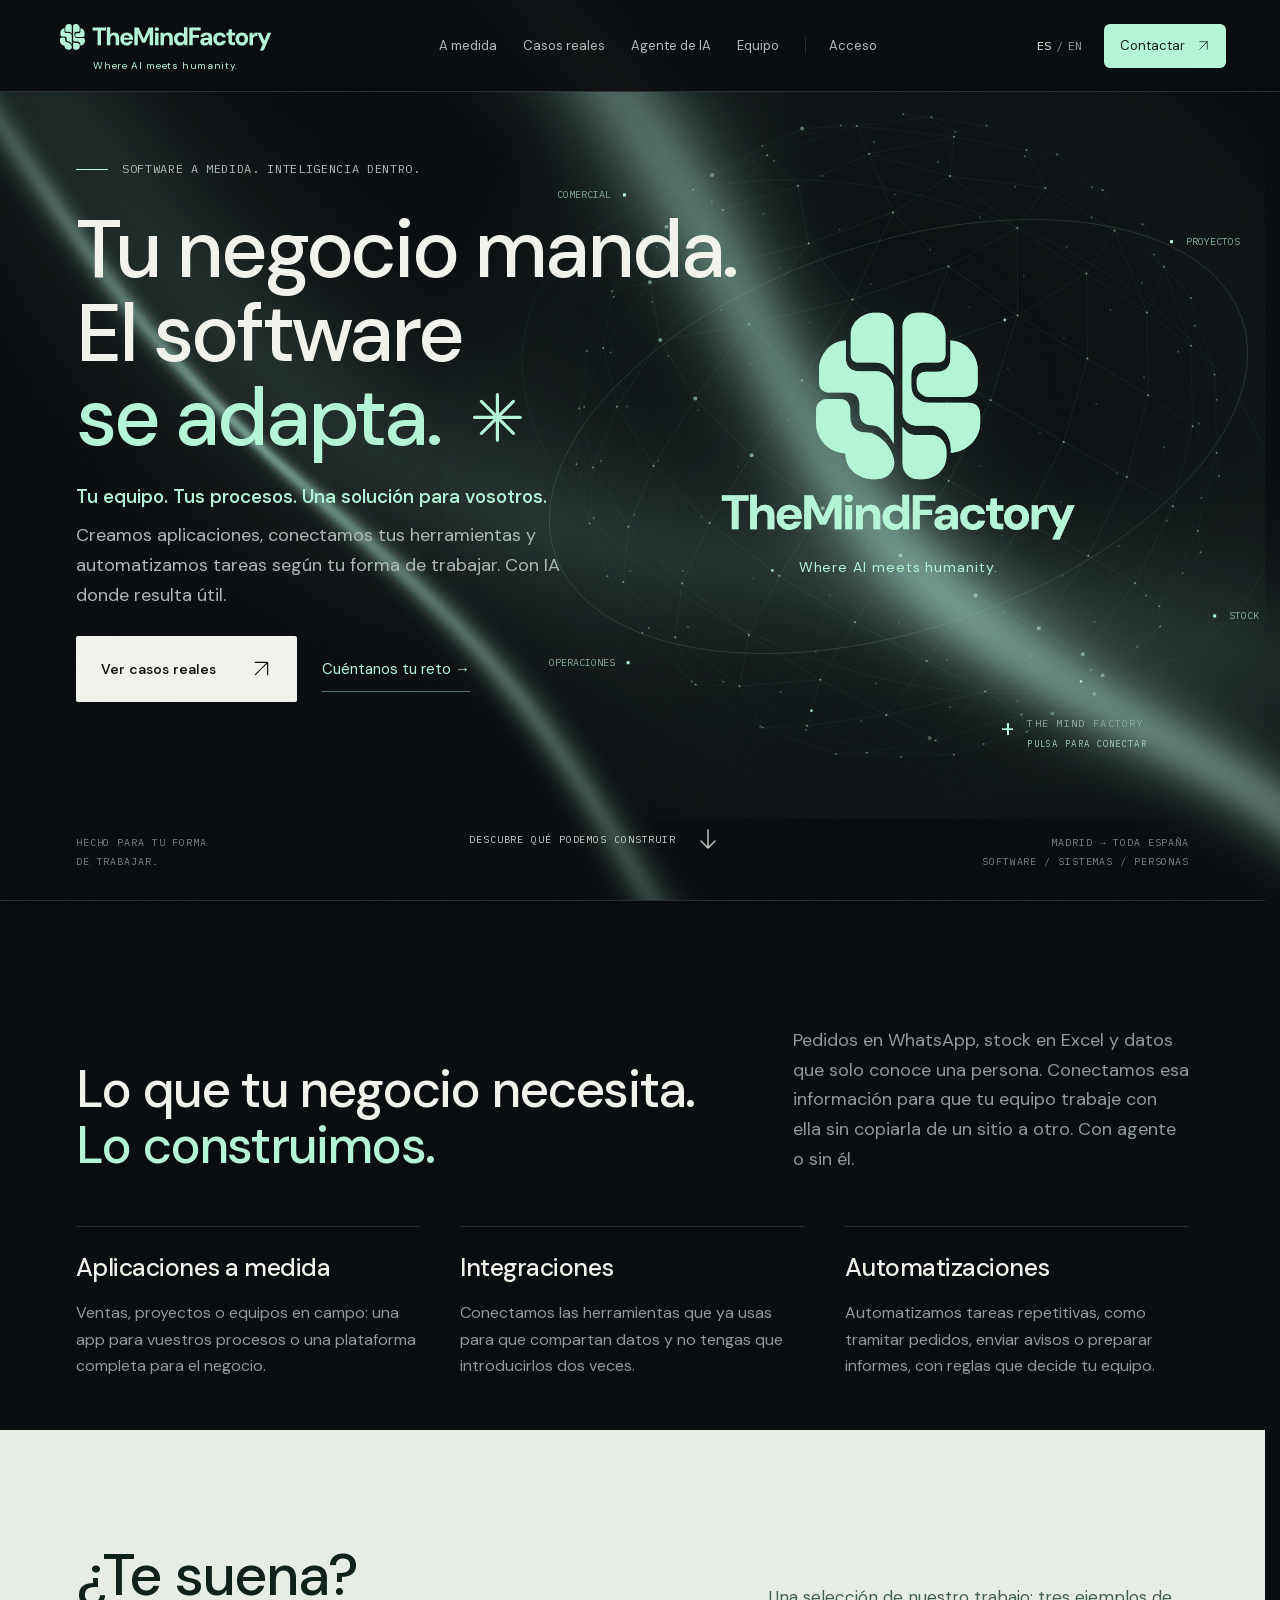
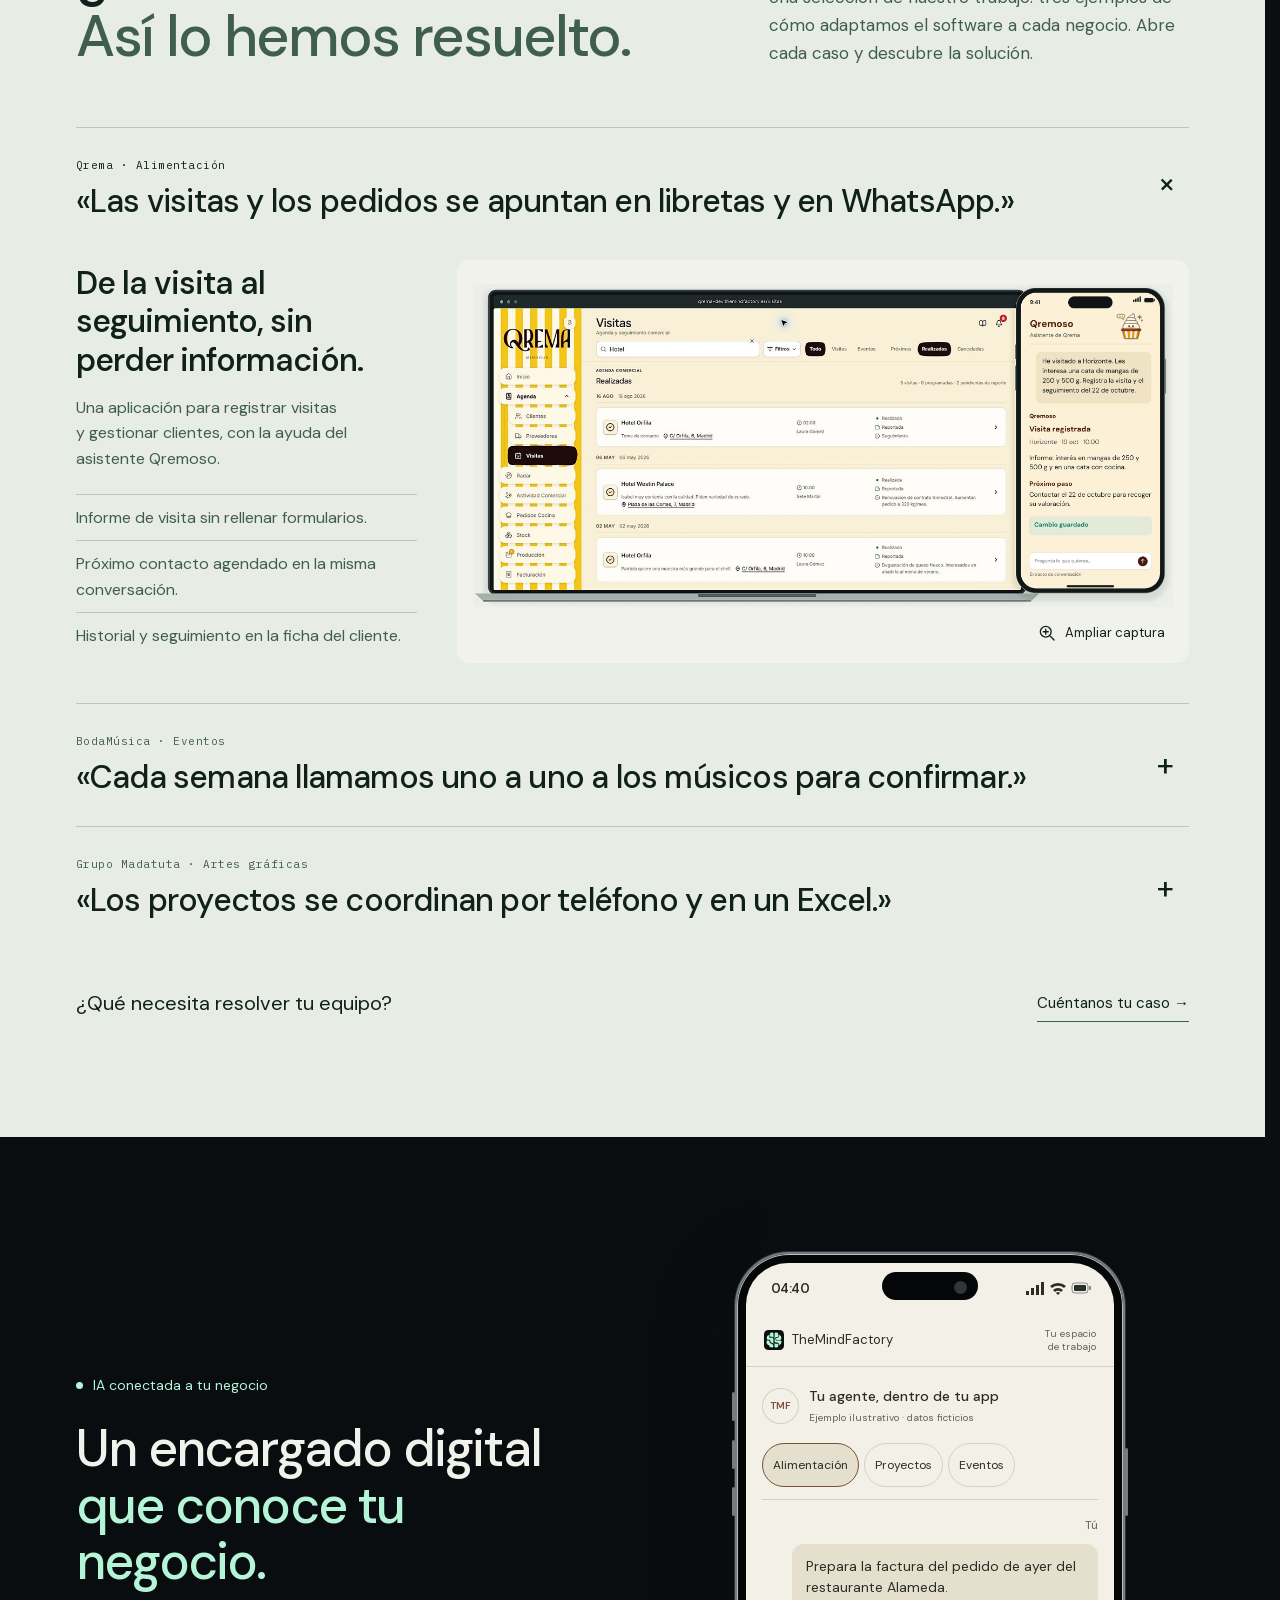
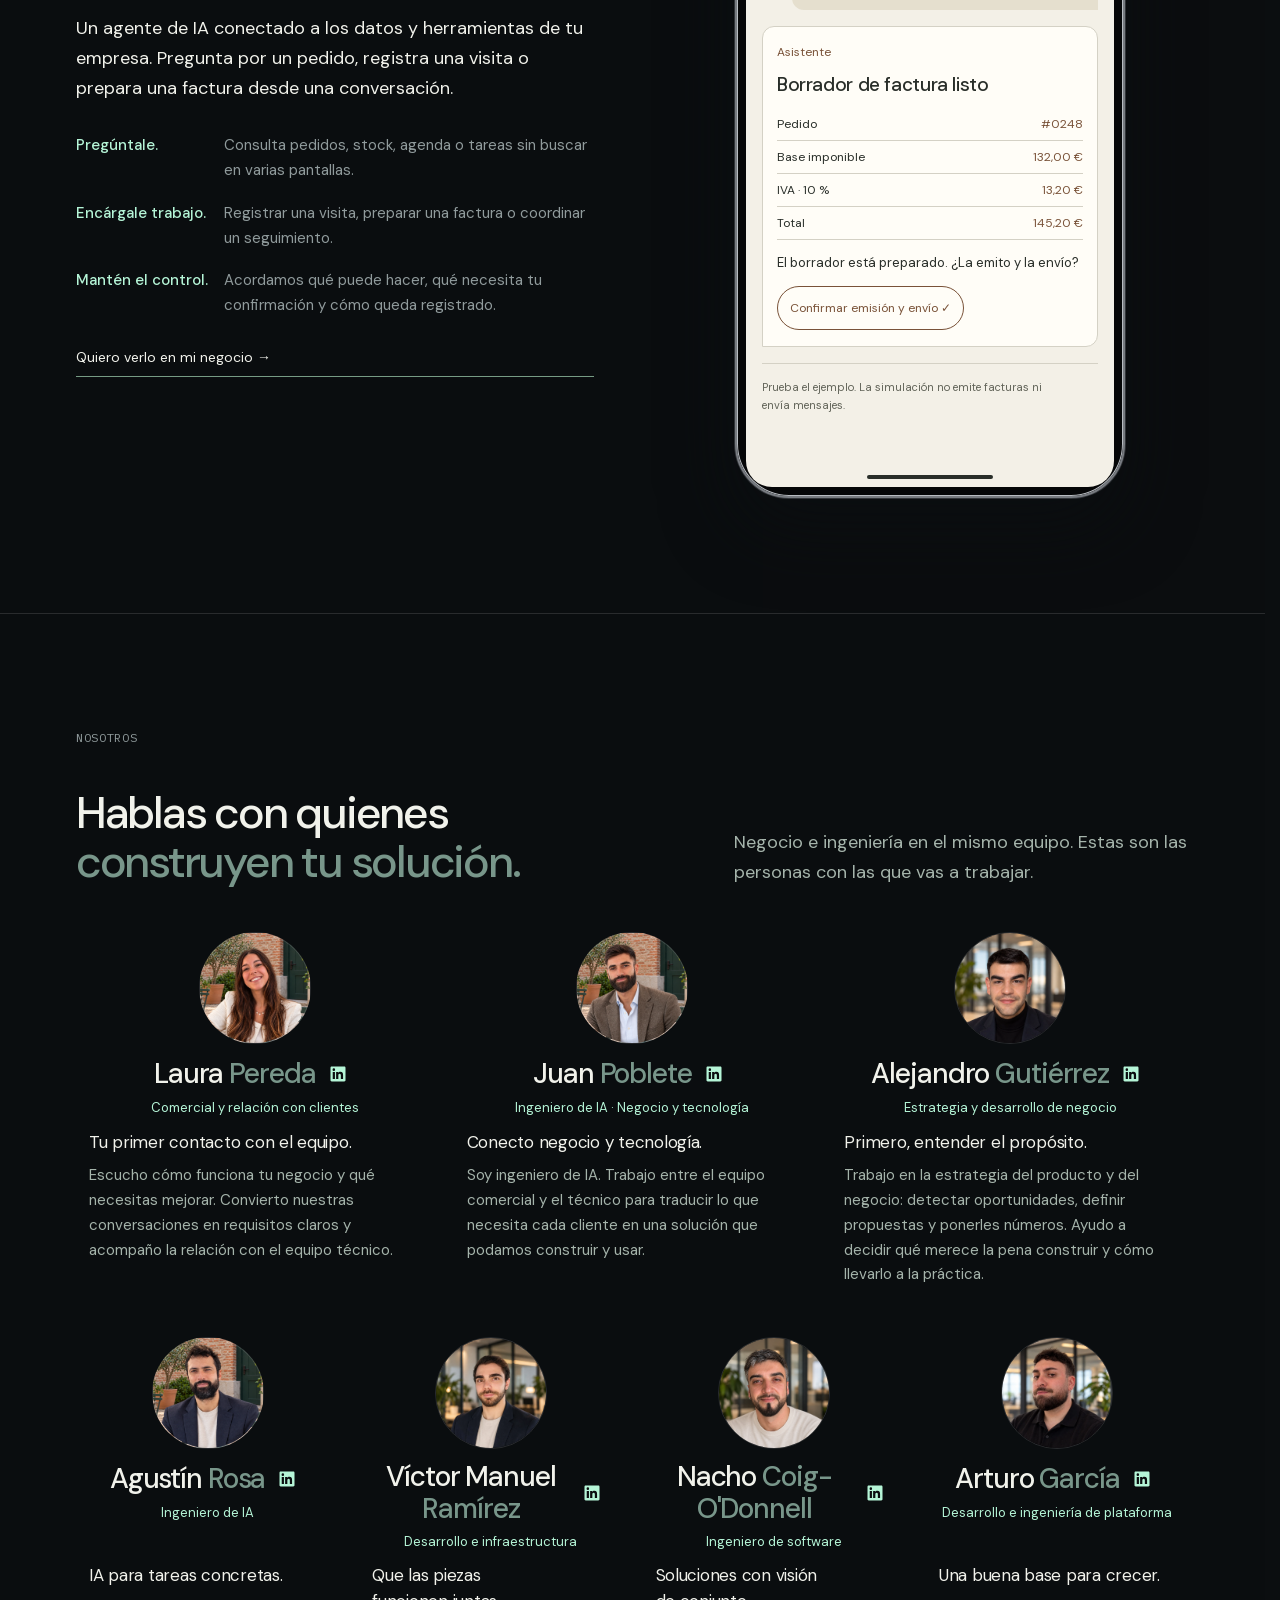
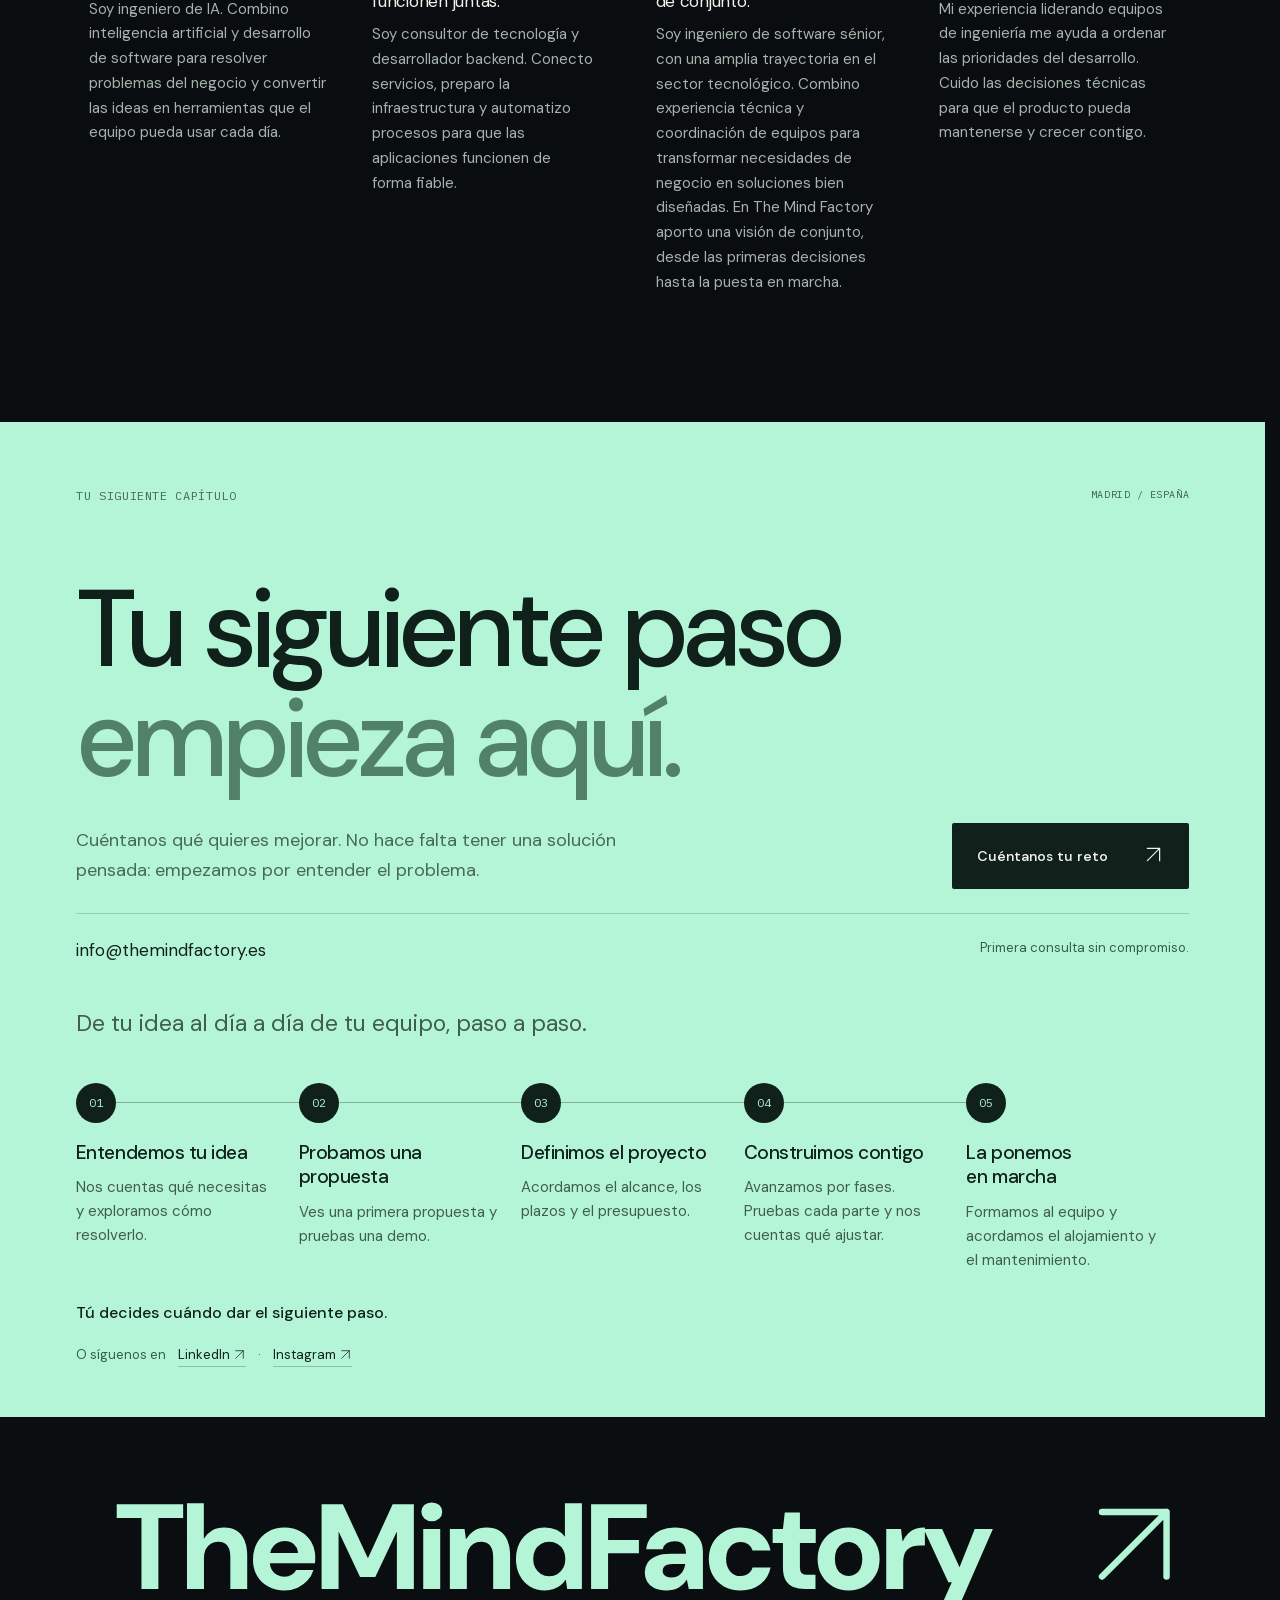
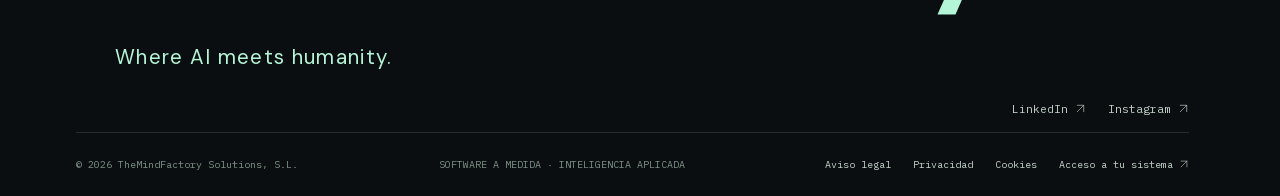
==== commit d92de166: "Replace Nacho's portrait with supplied photo" ====
--- a/index.html
+++ b/index.html
@@ -1061,7 +1061,7 @@
             </header>
             <div class="person-content" id="nacho-coig-odonnell-details">
               <figure class="person-photo">
-                <img src="/assets/team/nacho-coig-odonnell.webp?v=20261005-equipo-completo" width="1122" height="1402" alt="José Ignacio Coig-O'Donnell" loading="lazy" decoding="async" />
+                <img src="/assets/team/nacho-coig-odonnell.webp?v=20261102-nacho" width="1122" height="1402" alt="José Ignacio Coig-O'Donnell" loading="lazy" decoding="async" />
               </figure>
               <div class="person-body">
                 <p class="person-lead" data-es="Soluciones con visión de conjunto." data-en="Solutions with the bigger picture in mind.">Soluciones con visión de conjunto.</p>
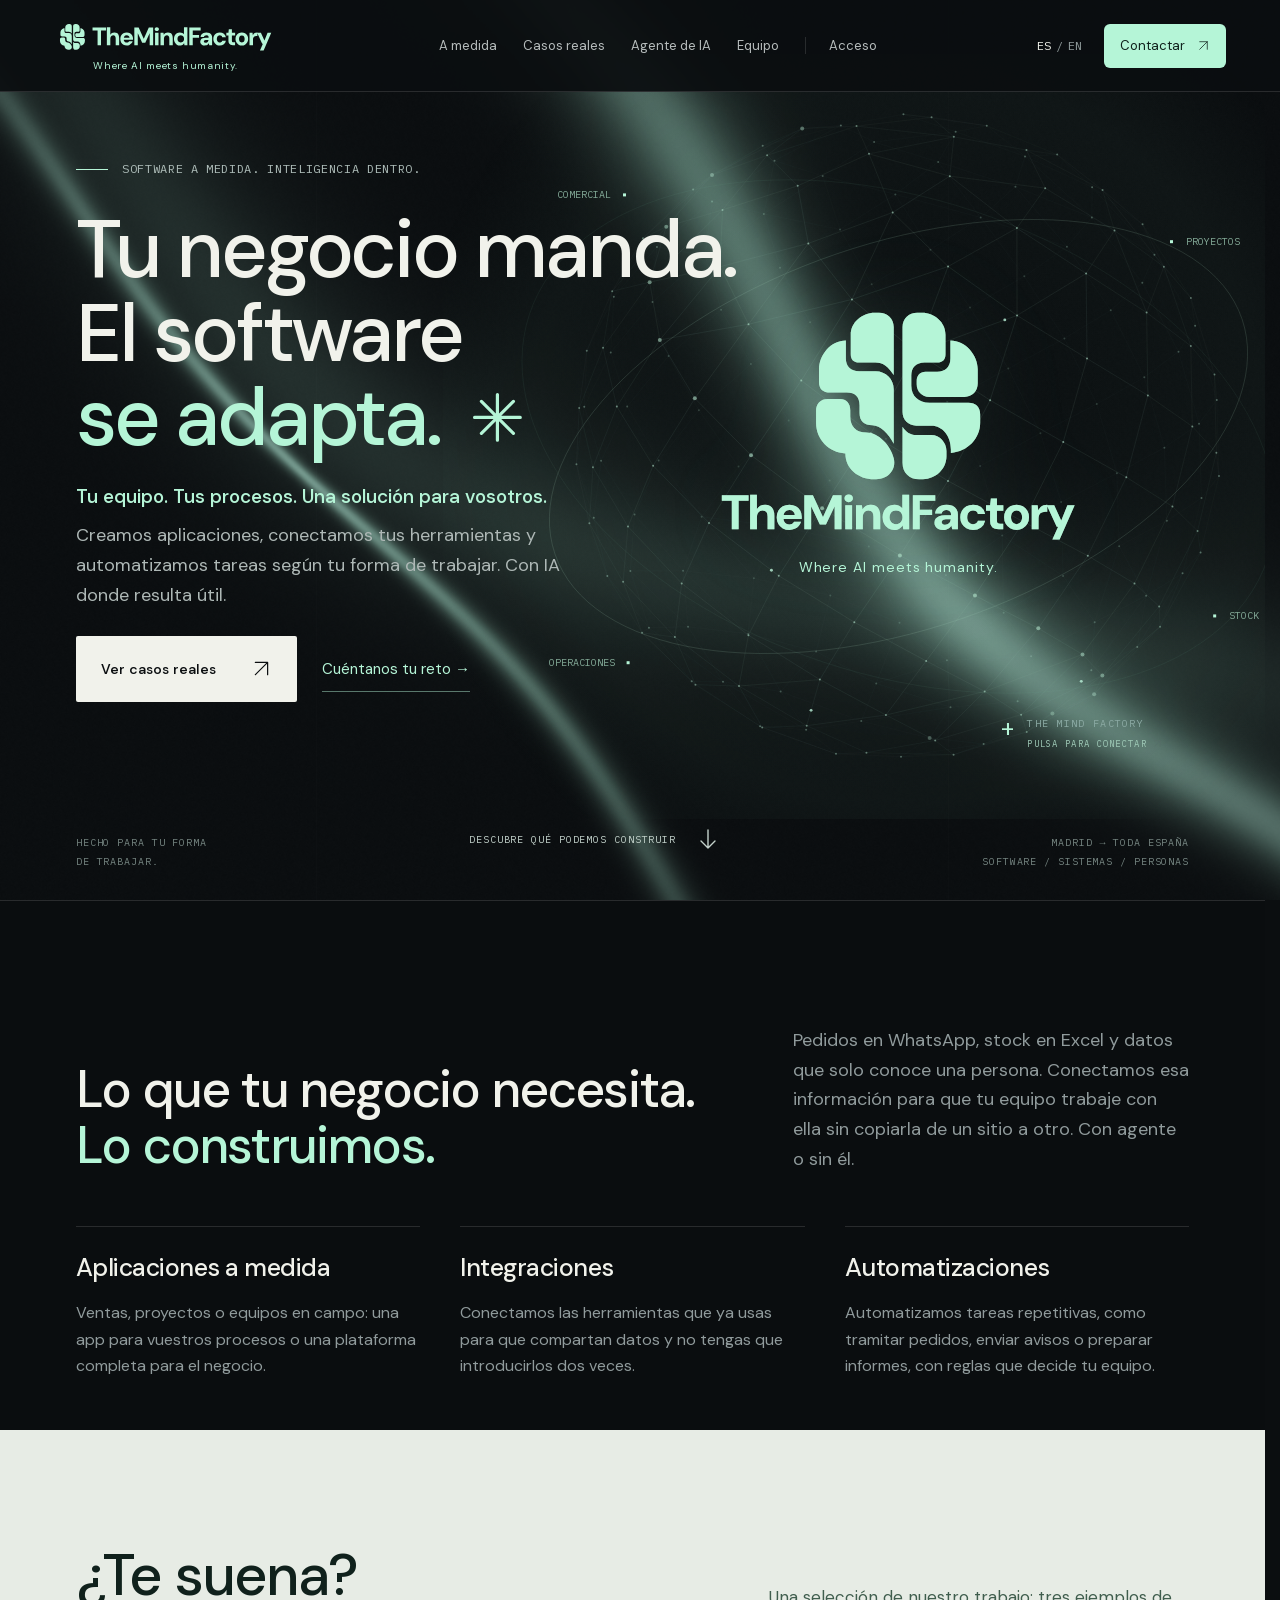
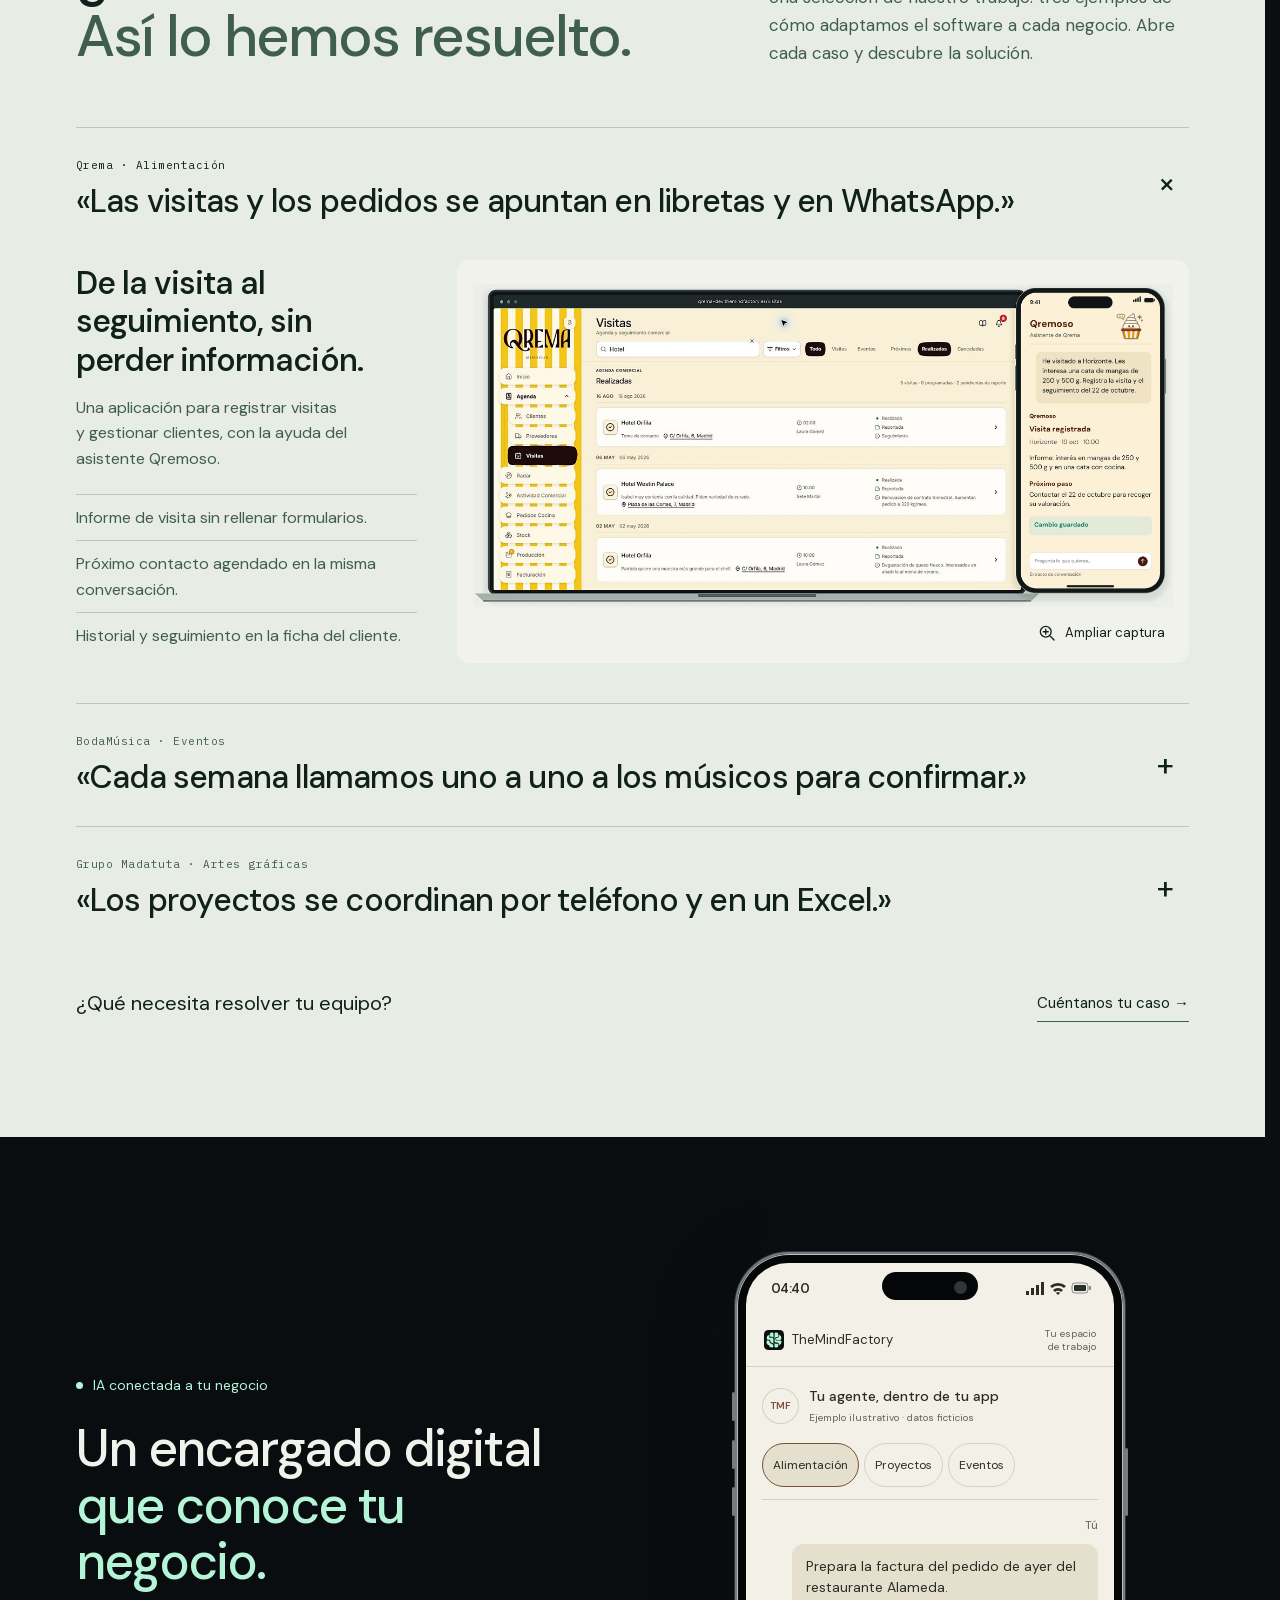
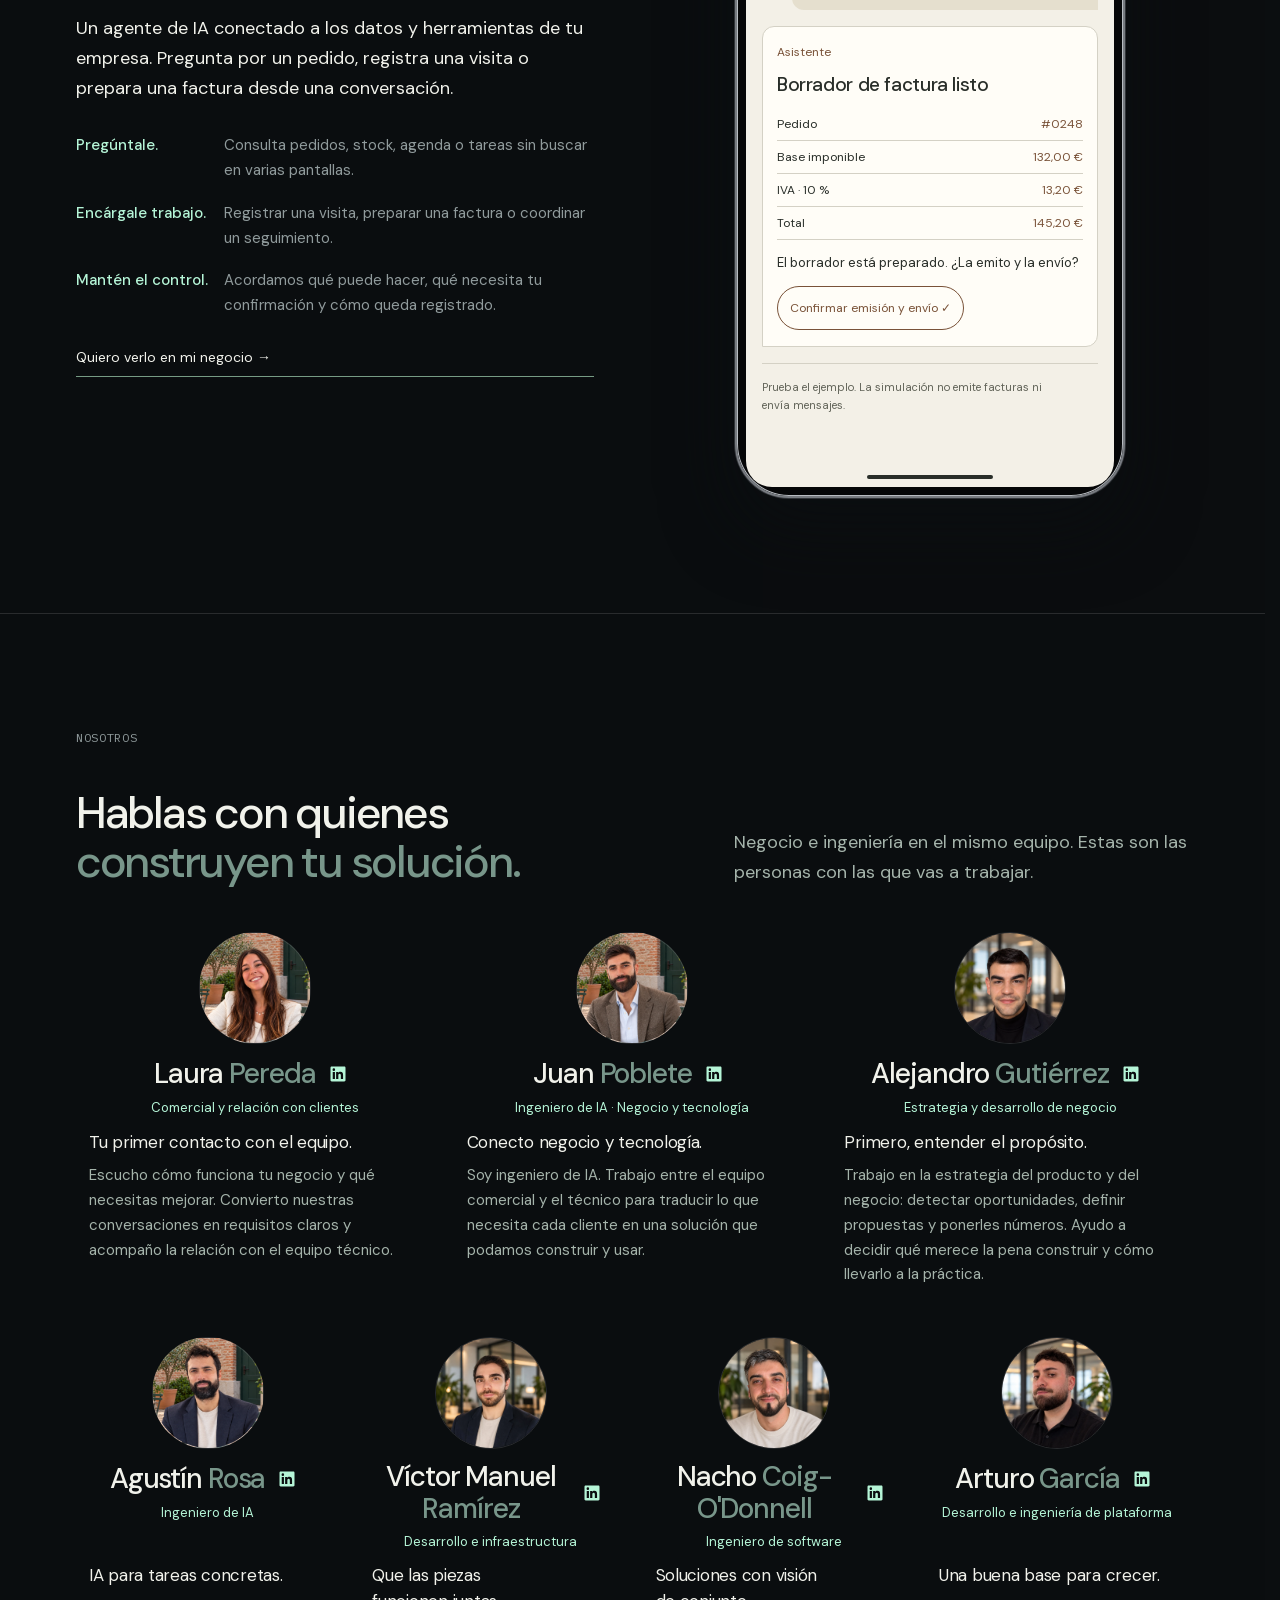
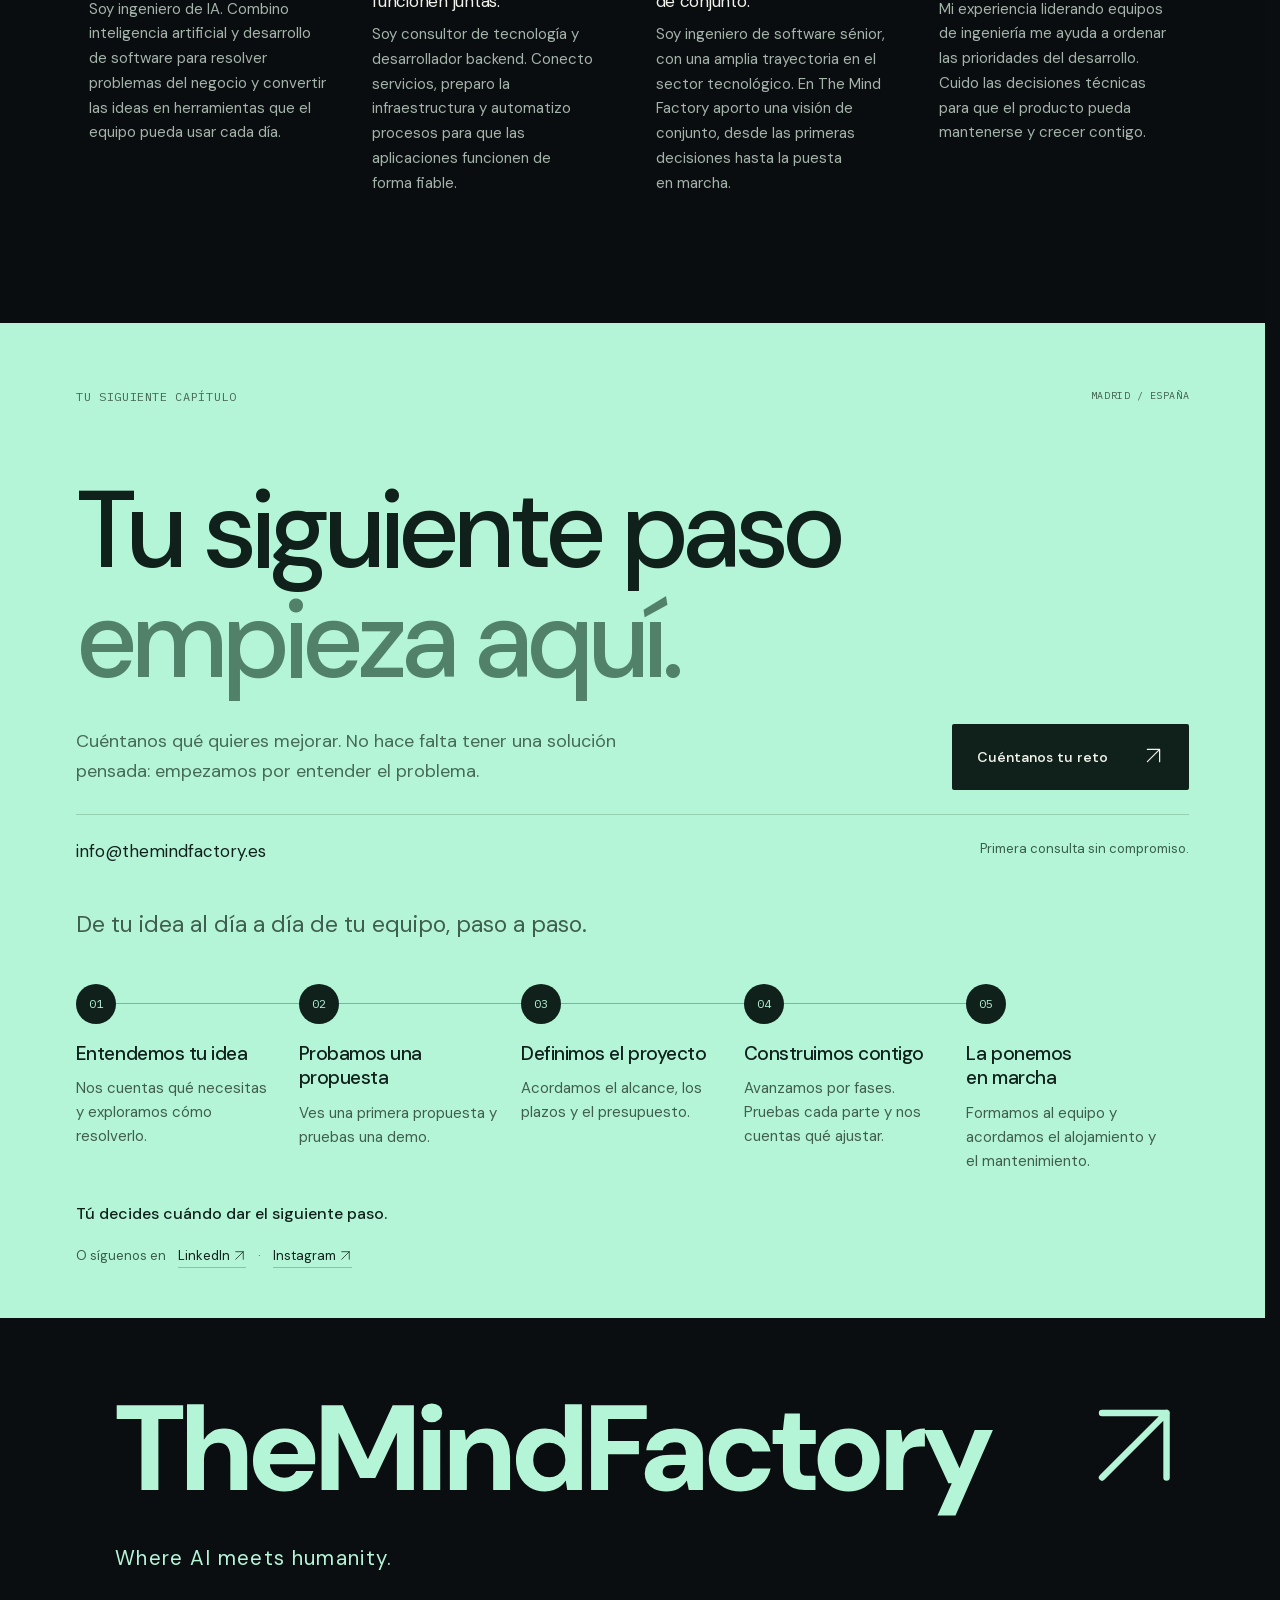
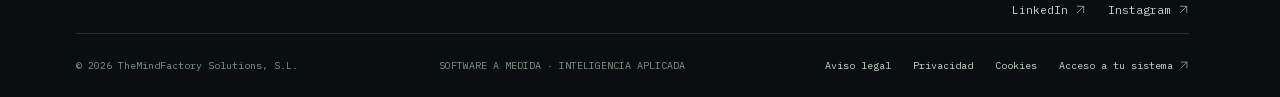
==== commit c2d9ce2e: "Shorten Nacho's biography in Spanish and English" ====
--- a/index.html
+++ b/index.html
@@ -1065,7 +1065,7 @@
               </figure>
               <div class="person-body">
                 <p class="person-lead" data-es="Soluciones con visión de conjunto." data-en="Solutions with the bigger picture in mind.">Soluciones con visión de conjunto.</p>
-                <p class="person-bio" data-es="Soy ingeniero de software sénior, con una amplia trayectoria en el sector tecnológico. Combino experiencia técnica y coordinación de equipos para transformar necesidades de negocio en soluciones bien diseñadas. En The Mind Factory aporto una visión de conjunto, desde las primeras decisiones hasta la puesta en marcha." data-en="I’m a senior software engineer with extensive experience in the technology sector. I combine technical expertise and team coordination to turn business needs into well-designed solutions. At The Mind Factory, I bring a big-picture perspective, from the earliest decisions through to launch.">Soy ingeniero de software sénior, con una amplia trayectoria en el sector tecnológico. Combino experiencia técnica y coordinación de equipos para transformar necesidades de negocio en soluciones bien diseñadas. En The Mind Factory aporto una visión de conjunto, desde las primeras decisiones hasta la puesta en marcha.</p>
+                <p class="person-bio" data-es="Soy ingeniero de software sénior, con una amplia trayectoria en el sector tecnológico. En The Mind Factory aporto una visión de conjunto, desde las primeras decisiones hasta la puesta en marcha." data-en="I’m a senior software engineer with extensive experience in the technology sector. At The Mind Factory, I bring a big-picture perspective, from the earliest decisions through to launch.">Soy ingeniero de software sénior, con una amplia trayectoria en el sector tecnológico. En The Mind Factory aporto una visión de conjunto, desde las primeras decisiones hasta la puesta en marcha.</p>
 
               </div>
             </div>
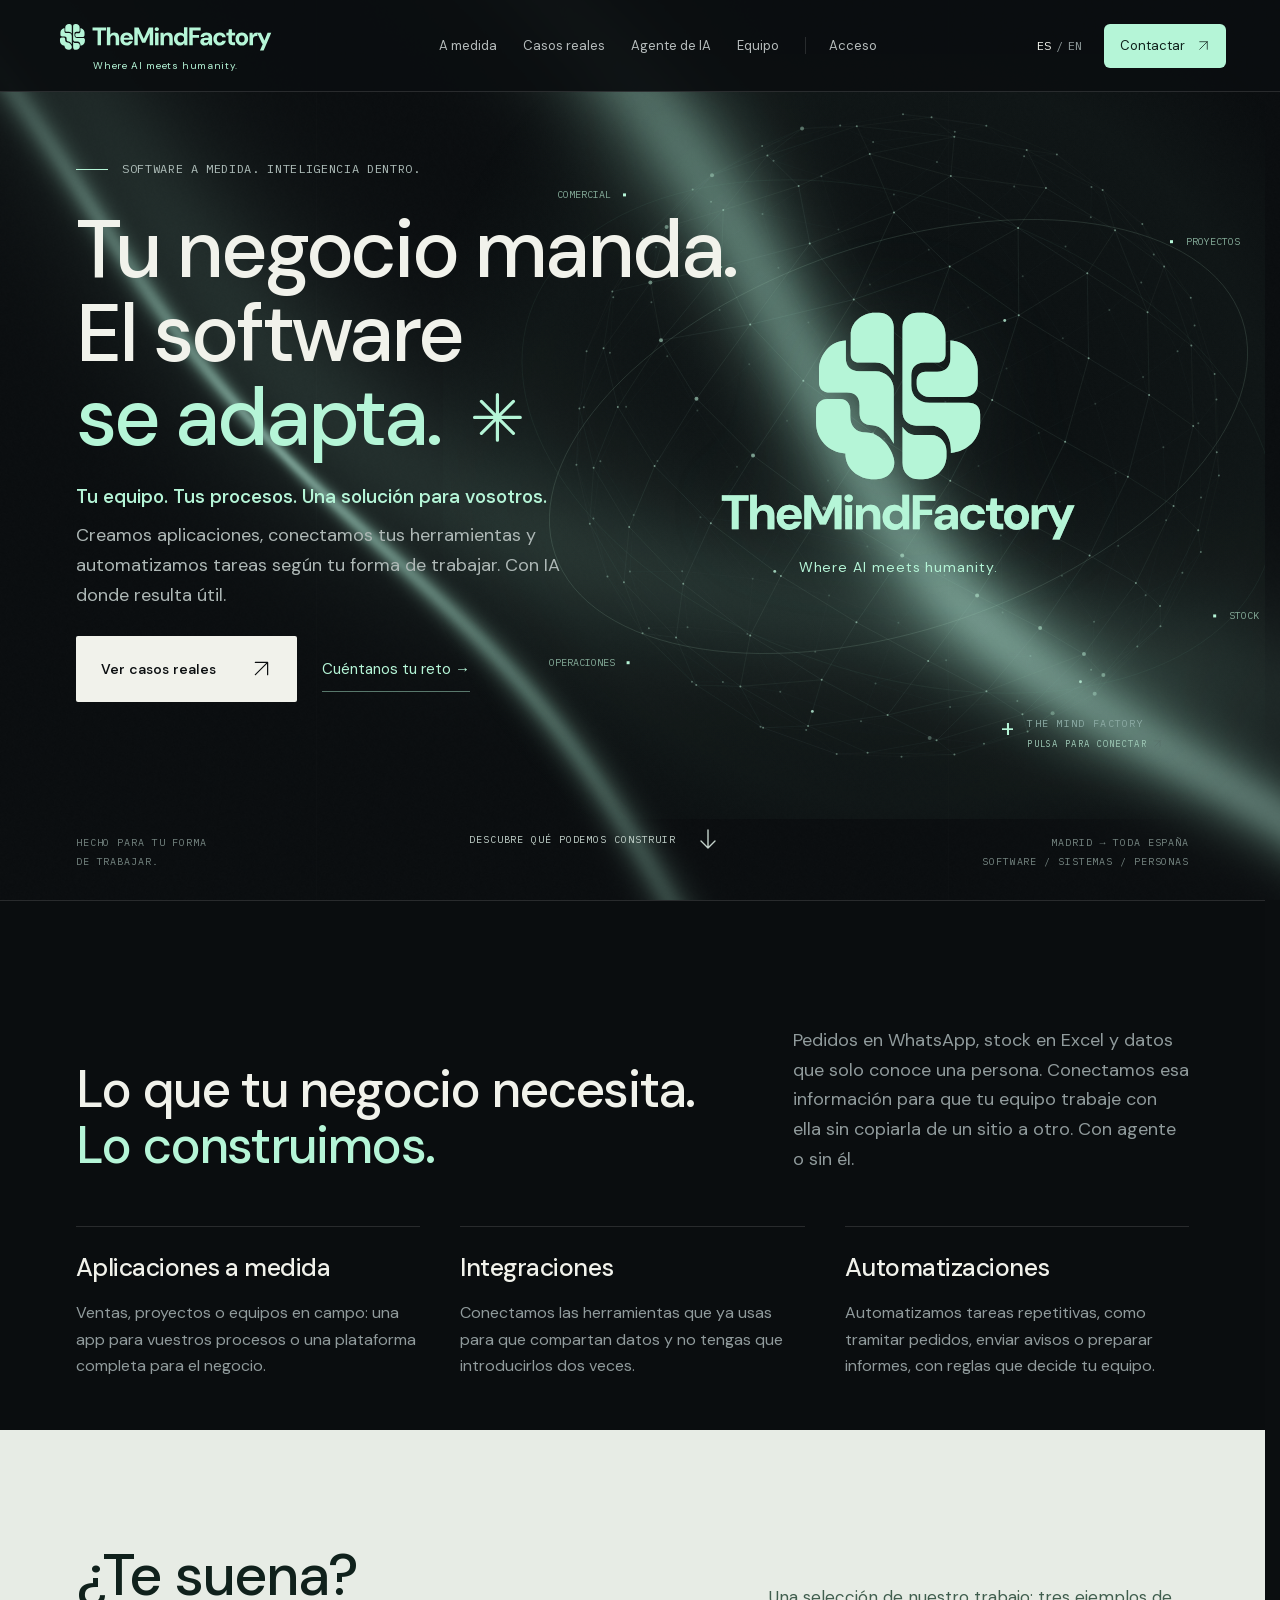
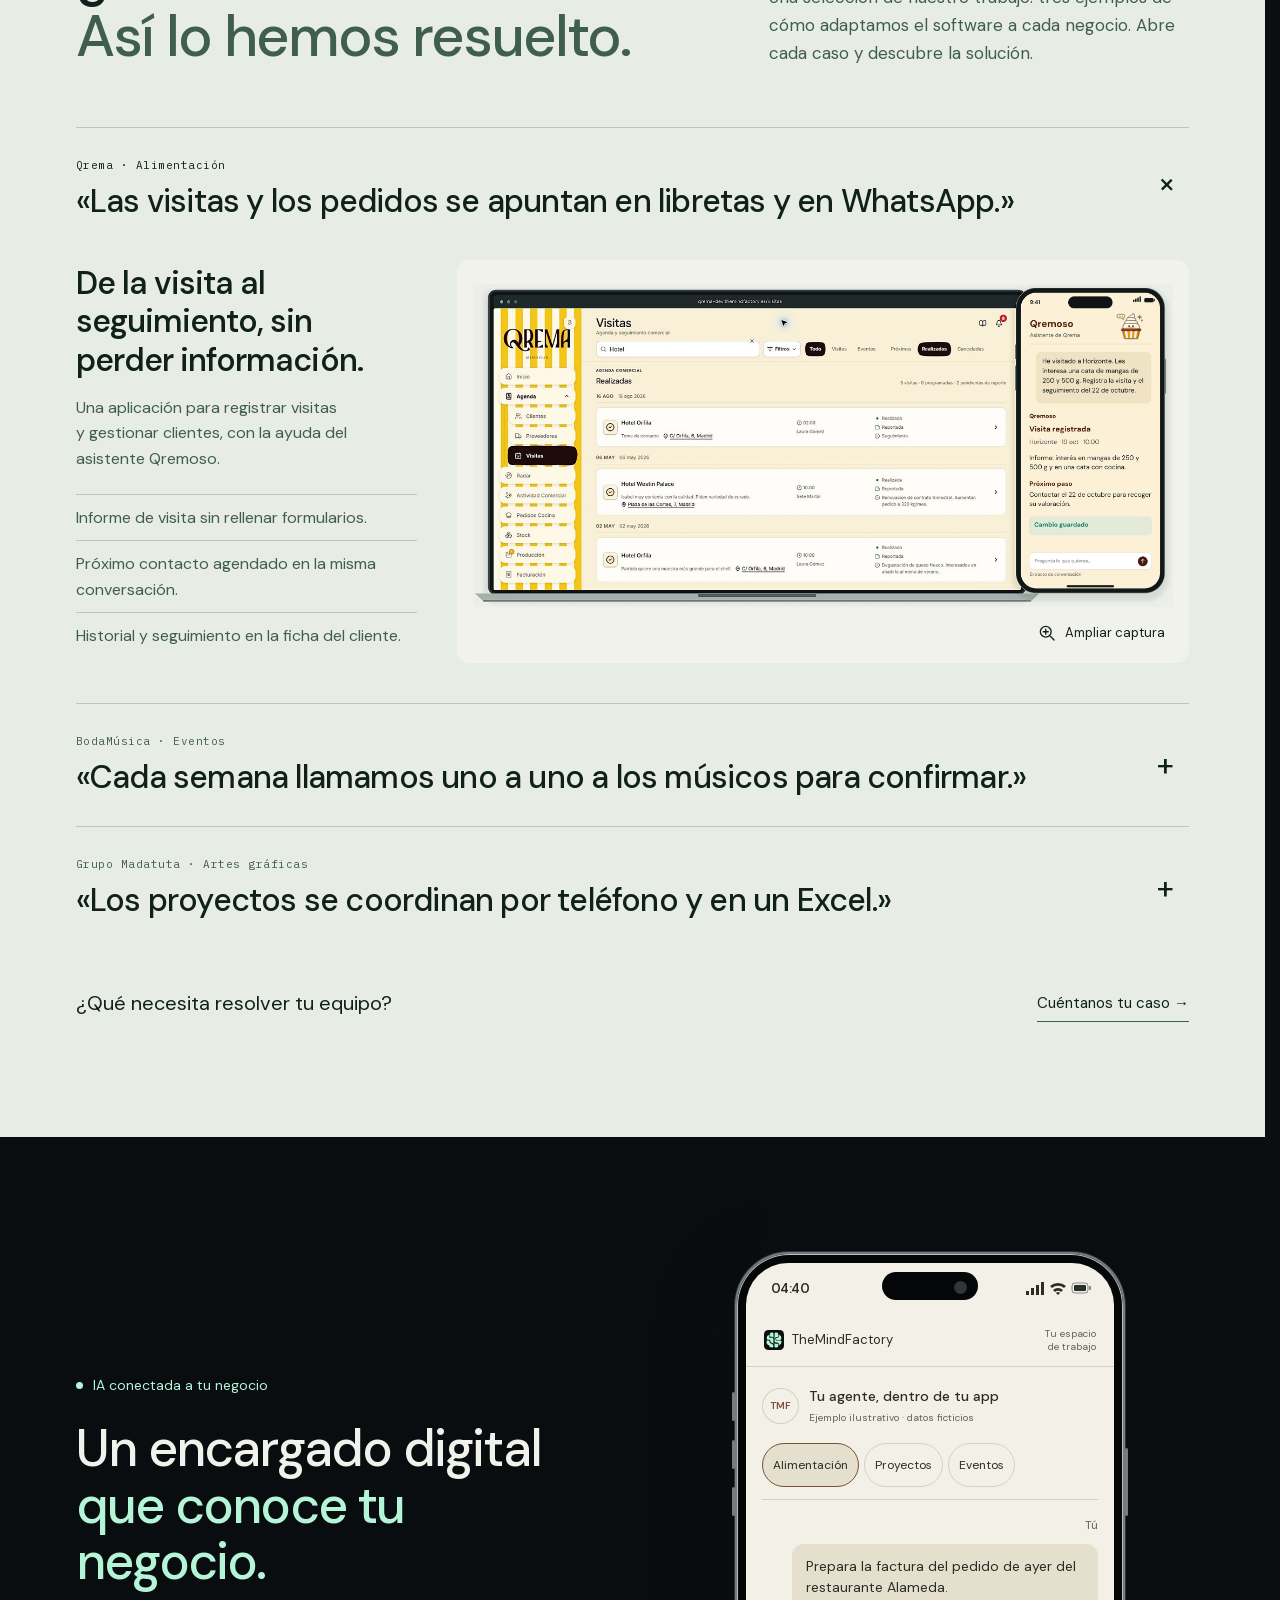
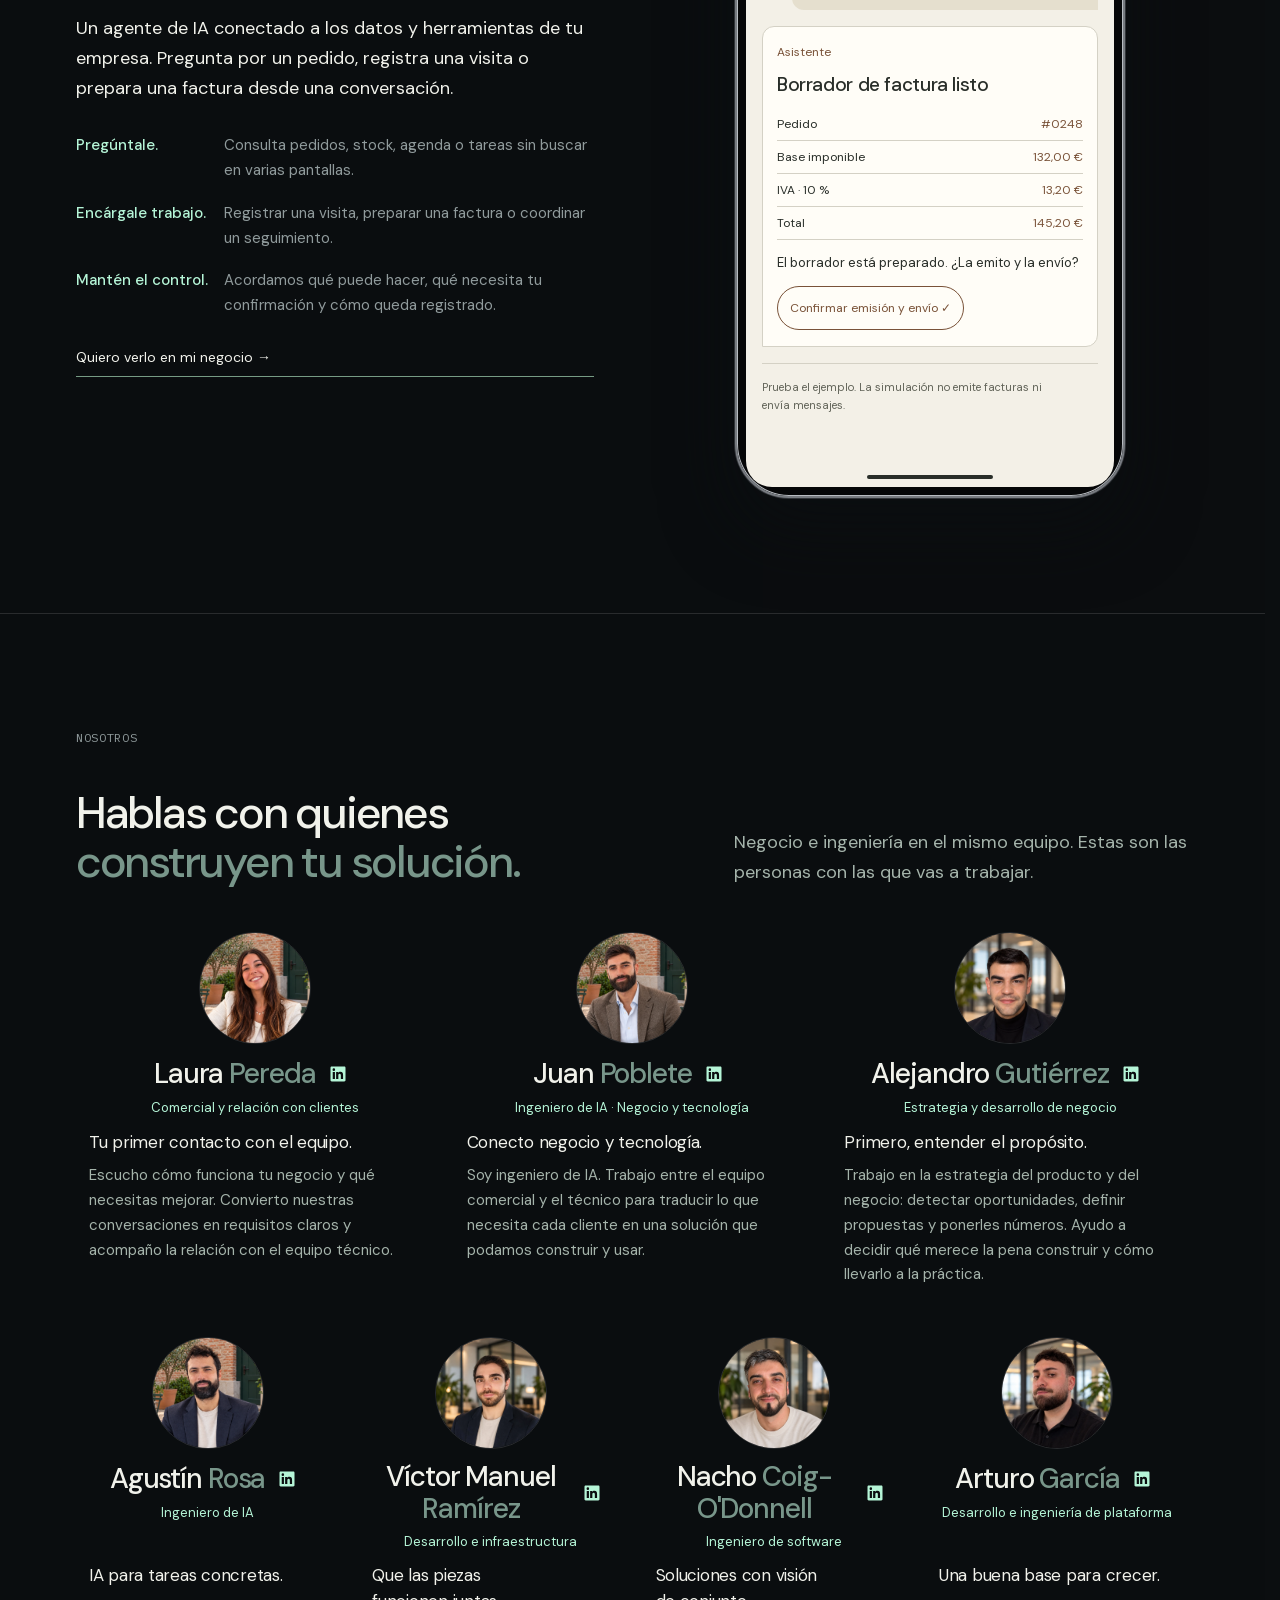
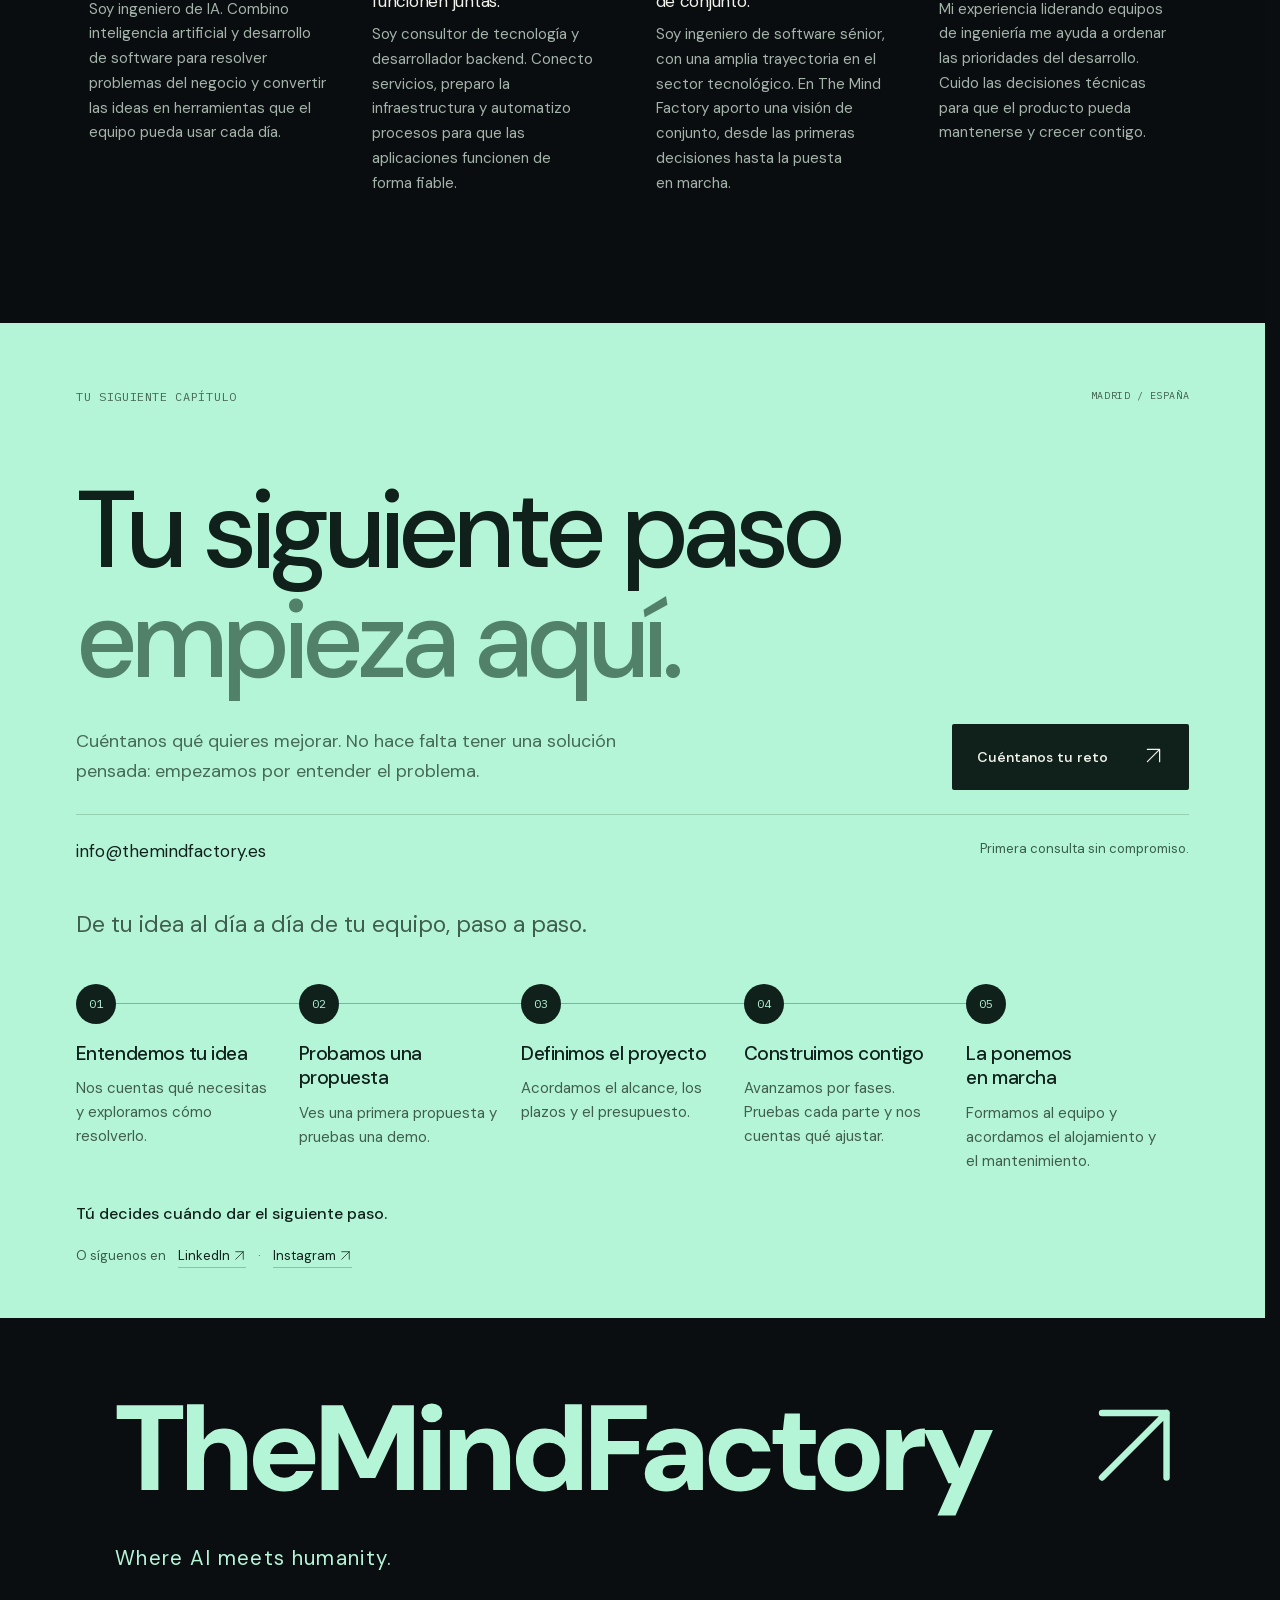
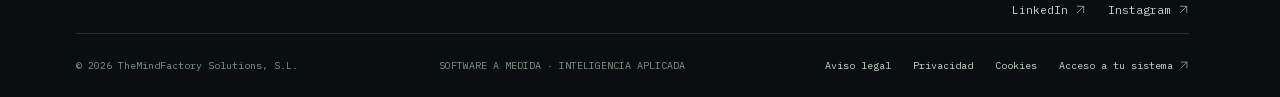
==== commit d299eab8: "Bake courtyard backgrounds into team portraits" ====
--- a/index.html
+++ b/index.html
@@ -37,7 +37,7 @@
       as="image"
       type="image/svg+xml"
     />
-    <link rel="stylesheet" href="/styles.css?v=20261027-team-names" />
+    <link rel="stylesheet" href="/styles.css?v=20261102-retratos-integrados" />
     <link rel="stylesheet" href="/story.css?v=20261027-captures" />
     <script defer src="/assets/vendor/gsap.min.js?v=20260914-feedback"></script>
     <script
@@ -965,8 +965,8 @@
               </button>
             </header>
             <div class="person-content" id="laura-pereda-details">
-              <figure class="person-photo person-photo--patio">
-                <img src="/assets/team/laura-pereda-cutout.webp?v=20261022-patio-comun" width="1122" height="1402" alt="Laura Pereda" loading="lazy" decoding="async" />
+              <figure class="person-photo">
+                <img src="/assets/team/laura-pereda-patio.webp?v=20261102-integrado" width="1122" height="1122" alt="Laura Pereda" loading="lazy" decoding="async" />
               </figure>
               <div class="person-body">
                 <p class="person-lead" data-es="Tu primer contacto con el equipo." data-en="Your first contact with the team.">Tu primer contacto con el equipo.</p>
@@ -984,8 +984,8 @@
               </button>
             </header>
             <div class="person-content" id="juan-poblete-details">
-              <figure class="person-photo person-photo--patio">
-                <img src="/assets/team/juan-cutout.webp?v=20261022-patio-comun" width="1122" height="1402" alt="Juan Poblete" loading="lazy" decoding="async" />
+              <figure class="person-photo">
+                <img src="/assets/team/juan-patio.webp?v=20261102-integrado" width="1122" height="1122" alt="Juan Poblete" loading="lazy" decoding="async" />
               </figure>
               <div class="person-body">
                 <p class="person-lead" data-es="Conecto negocio y tecnología." data-en="Connecting business and technology.">Conecto negocio y tecnología.</p>
@@ -1022,8 +1022,8 @@
               </button>
             </header>
             <div class="person-content" id="agustin-rosa-details">
-              <figure class="person-photo person-photo--patio">
-                <img src="/assets/team/agustin-rosa-cutout.webp?v=20261022-patio-comun" width="1122" height="1402" alt="Agustín Rosa" loading="lazy" decoding="async" />
+              <figure class="person-photo">
+                <img src="/assets/team/agustin-rosa-patio.webp?v=20261102-integrado" width="1122" height="1122" alt="Agustín Rosa" loading="lazy" decoding="async" />
               </figure>
               <div class="person-body">
                 <p class="person-lead" data-es="IA para tareas concretas." data-en="AI for practical tasks.">IA para tareas concretas.</p>
--- a/styles.css
+++ b/styles.css
@@ -2562,9 +2562,6 @@
   border: 1px solid var(--line);
   margin: 0 auto;
 }
-.person-photo--patio {
-  background: url("/assets/team/patio-common.webp?v=20261022-patio-comun") 0 0 / 100% 100% no-repeat;
-}
 .person-photo img {
   width: 100%;
   height: auto;
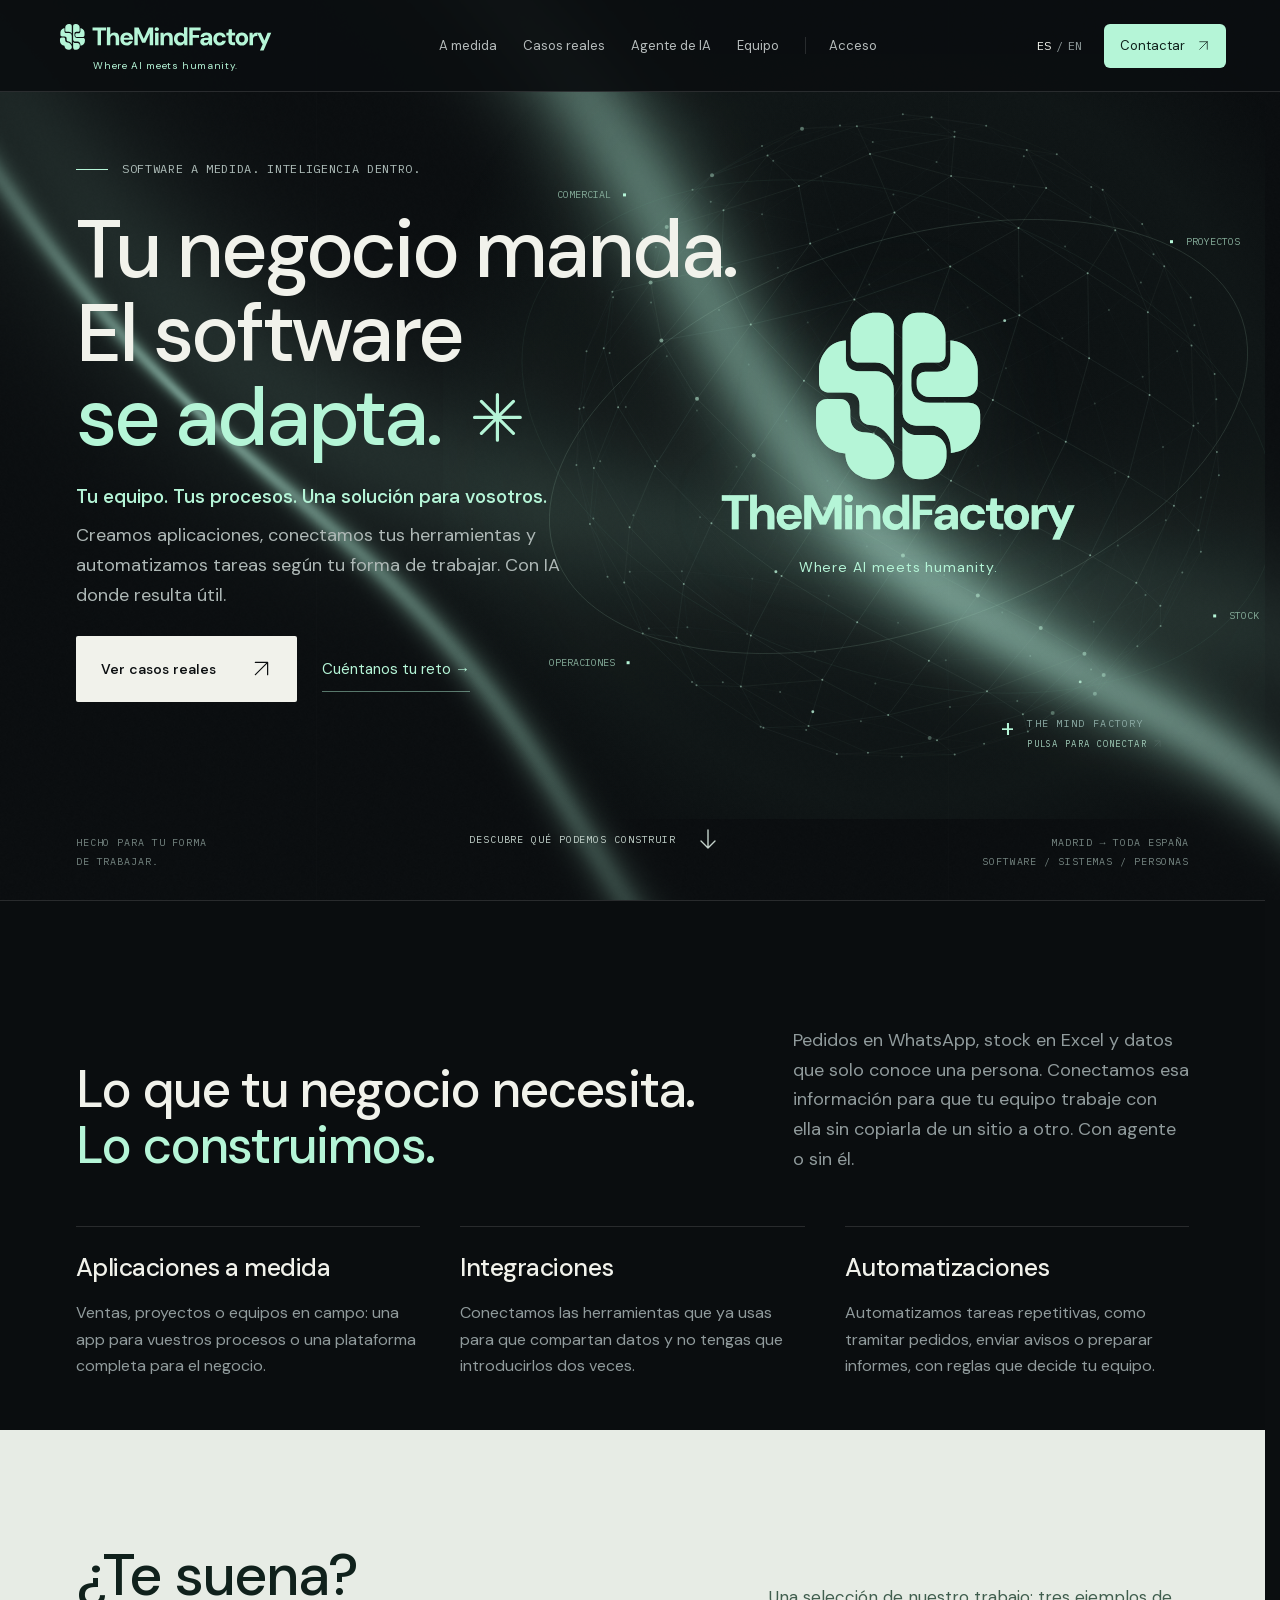
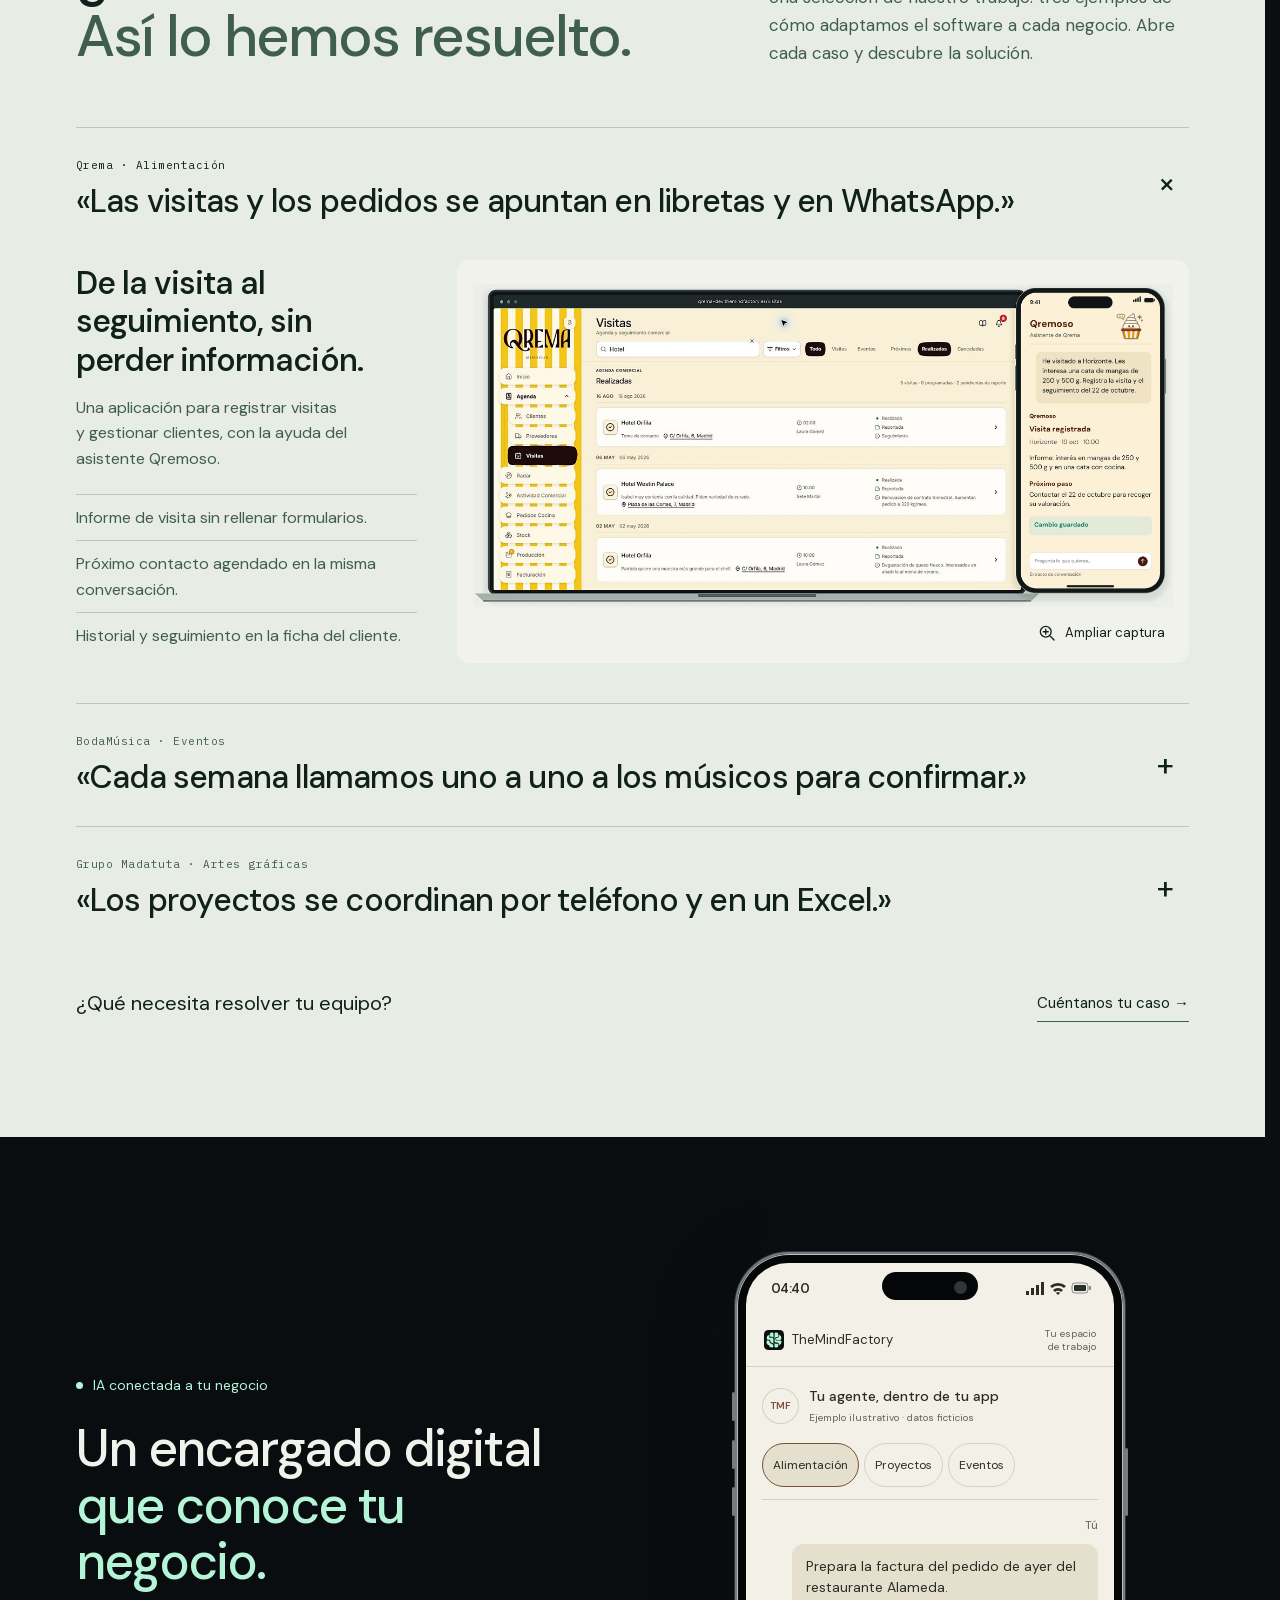
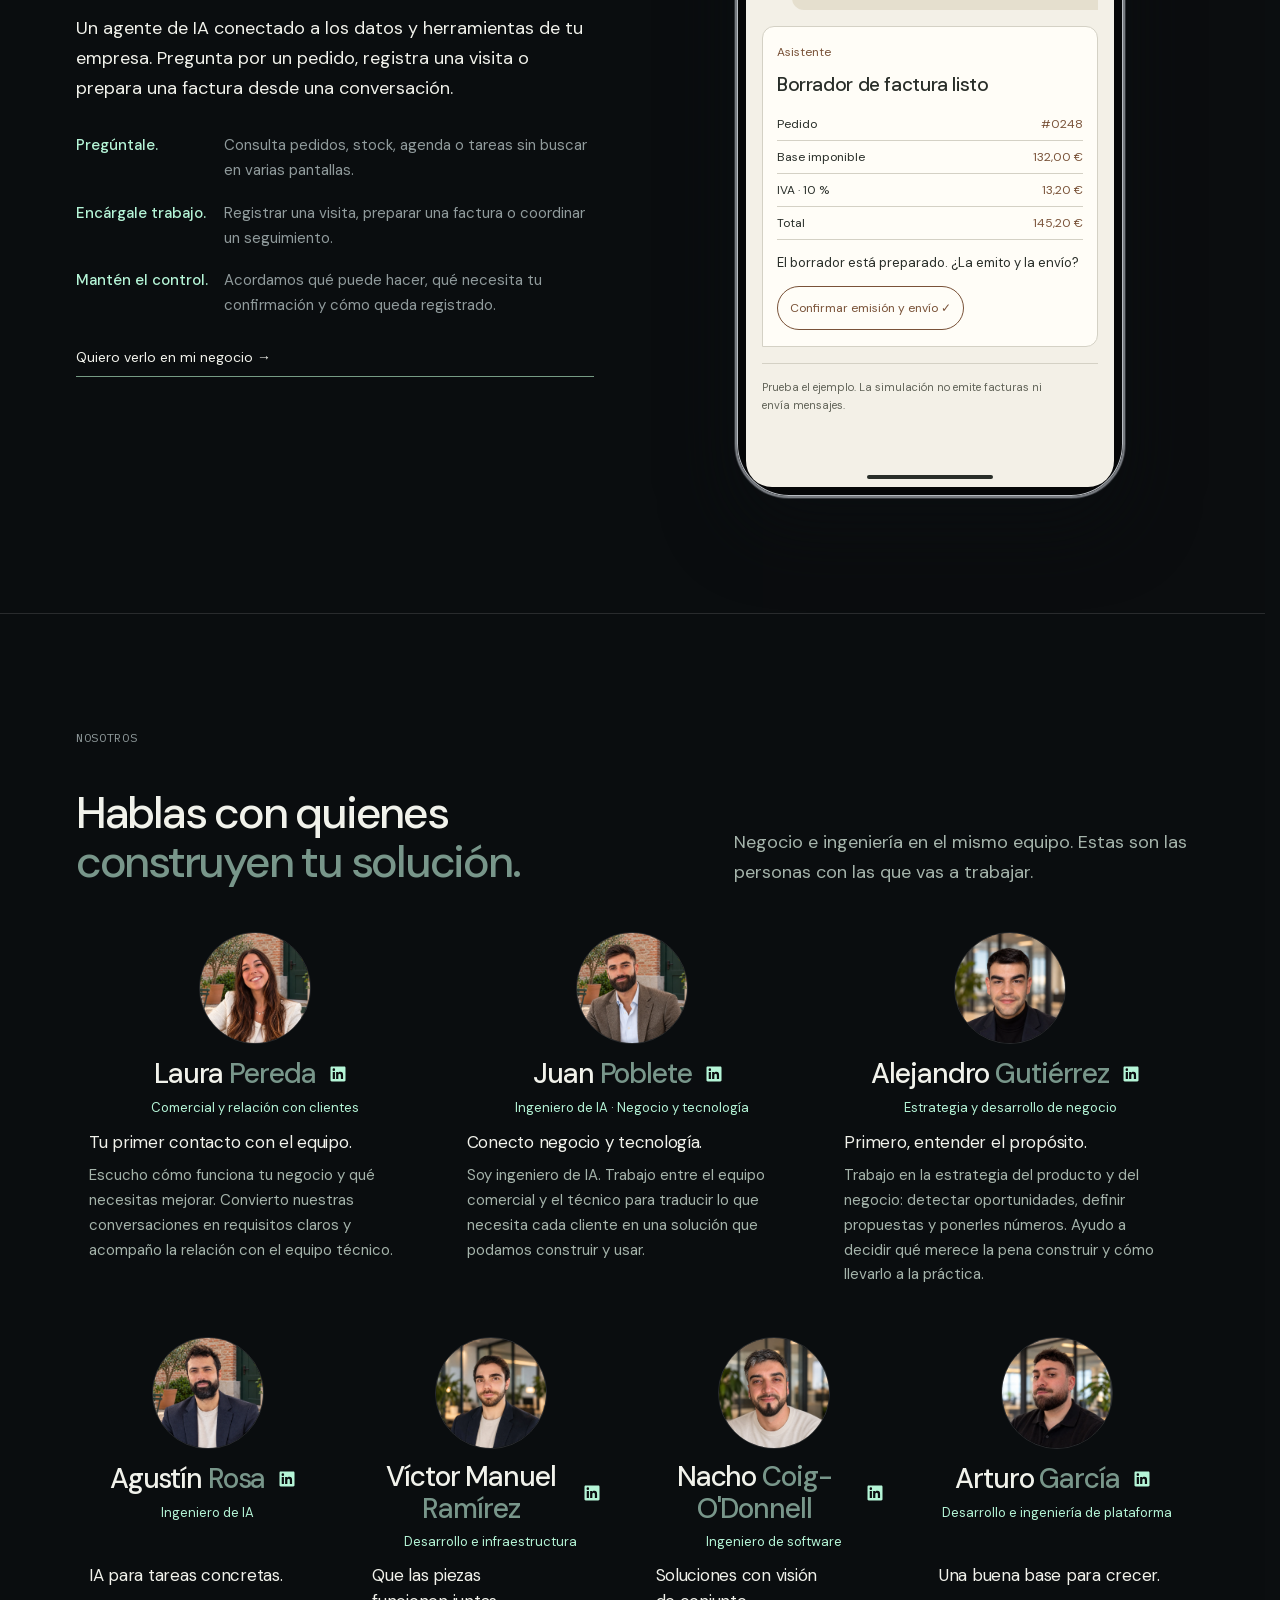
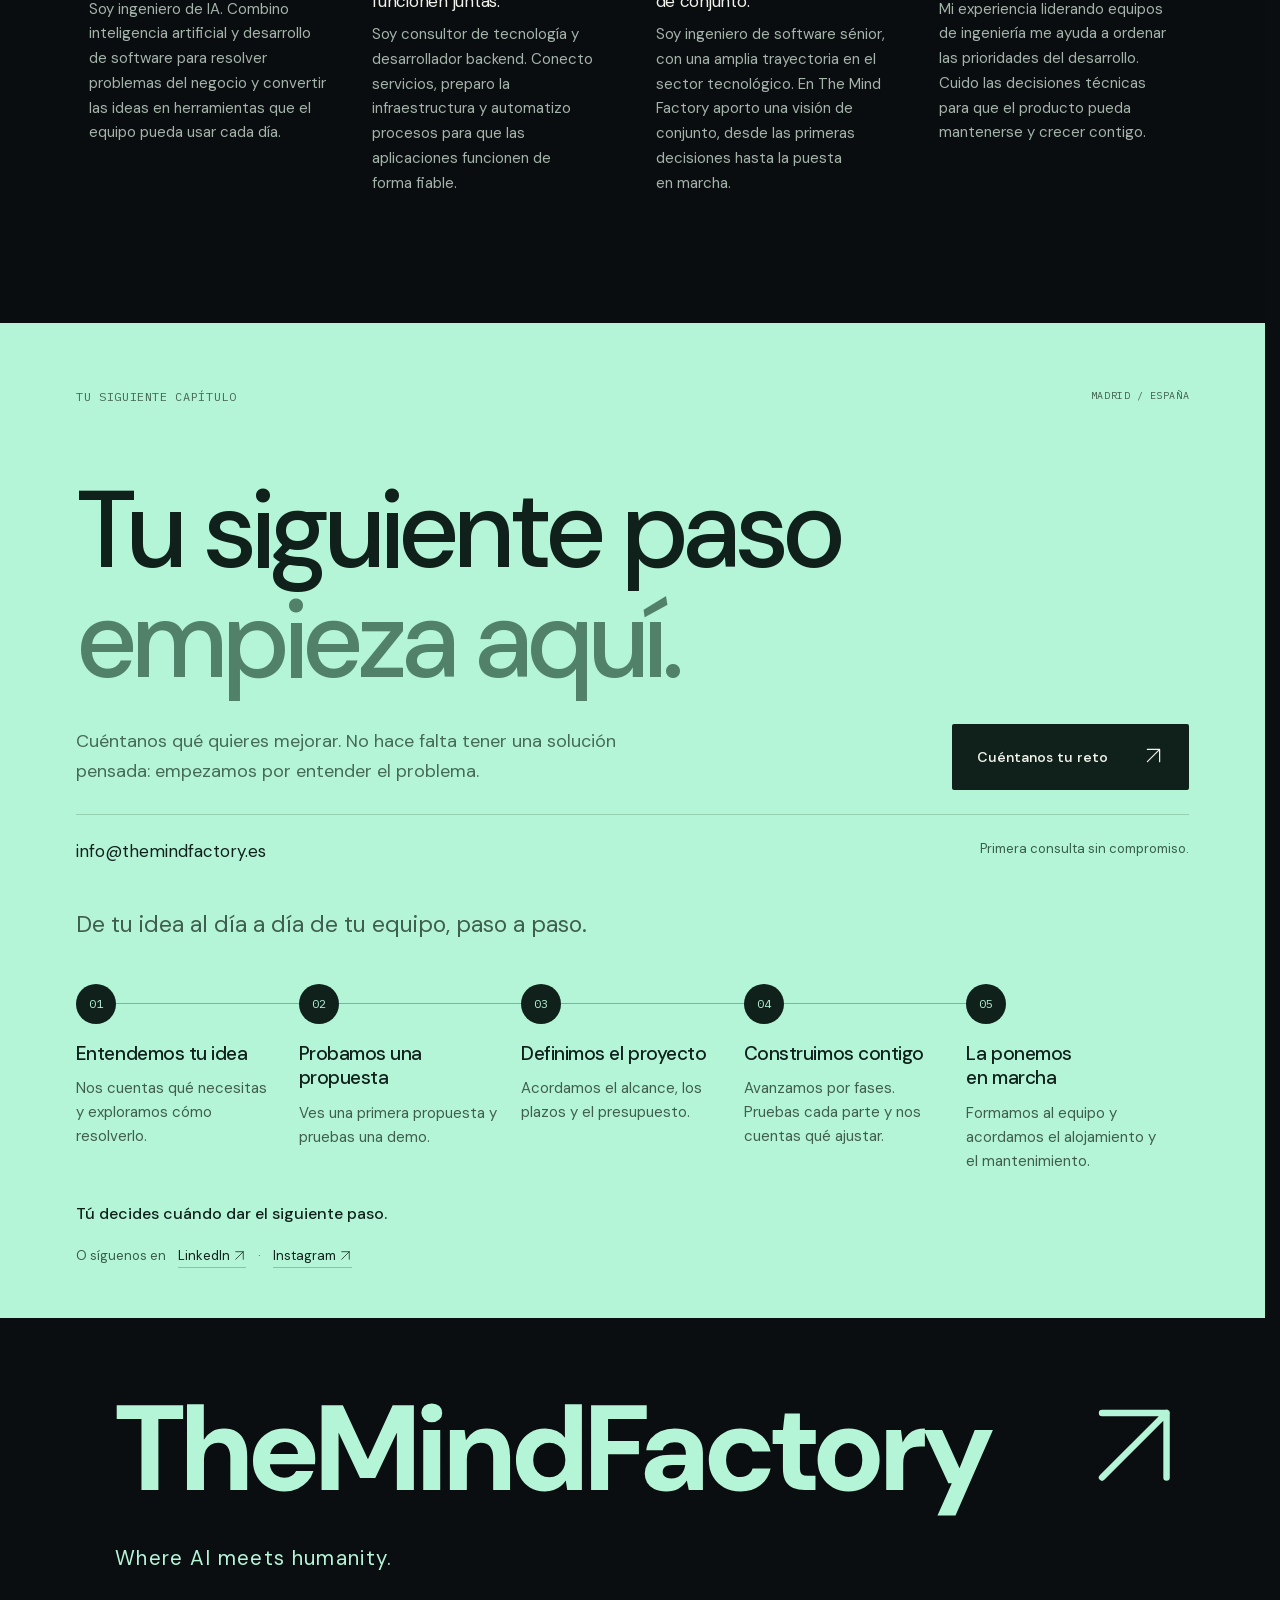
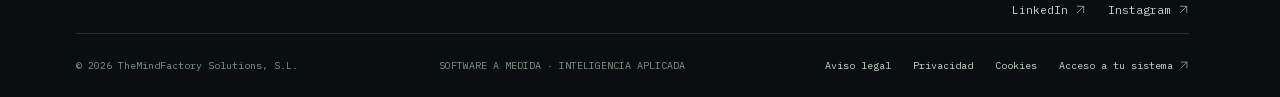
==== commit 61353042: "Merge main (#12-#14) en la rama SEO; conserva alts descriptivos, recomprime retratos patio (<320 KB)" ====
--- a/index.html
+++ b/index.html
@@ -3,12 +3,29 @@
   <head>
     <meta charset="utf-8" />
     <meta name="viewport" content="width=device-width,initial-scale=1" />
-    <title>TheMindFactory · Software a medida para tu negocio</title>
+    <title>Software a medida para pymes: pedidos, stock y partes de trabajo | TheMindFactory</title>
     <meta
       name="description"
-      content="Aplicaciones, integraciones y automatizaciones a medida. Descubre casos reales y agentes de IA conectados a tu negocio."
+      content="Conectamos pedidos, stock, facturación y partes de trabajo en un sistema a medida para tu pyme. Automatizamos tareas manuales. Desde Madrid a toda España."
     />
     <meta name="theme-color" content="#0b0e10" />
+    <link rel="canonical" href="https://themindfactory.es/" />
+    <meta property="og:type" content="website" />
+    <meta property="og:site_name" content="TheMindFactory" />
+    <meta property="og:locale" content="es_ES" />
+    <meta property="og:url" content="https://themindfactory.es/" />
+    <meta property="og:title" content="Software a medida para pymes: pedidos, stock y partes de trabajo | TheMindFactory" />
+    <meta property="og:description" content="Conectamos pedidos, stock, facturación y partes de trabajo en un sistema a medida para tu pyme. Automatizamos tareas manuales. Desde Madrid a toda España." />
+    <meta property="og:image" content="https://themindfactory.es/assets/brand/og-tmf-1200x630.jpg" />
+    <meta property="og:image:type" content="image/jpeg" />
+    <meta property="og:image:width" content="1200" />
+    <meta property="og:image:height" content="630" />
+    <meta property="og:image:alt" content="Logotipo de TheMindFactory sobre fondo oscuro con el lema Where AI meets humanity." />
+    <meta name="twitter:card" content="summary_large_image" />
+    <meta name="twitter:title" content="Software a medida para pymes: pedidos, stock y partes de trabajo | TheMindFactory" />
+    <meta name="twitter:description" content="Conectamos pedidos, stock, facturación y partes de trabajo en un sistema a medida para tu pyme. Automatizamos tareas manuales. Desde Madrid a toda España." />
+    <meta name="twitter:image" content="https://themindfactory.es/assets/brand/og-tmf-1200x630.jpg" />
+    <meta name="twitter:image:alt" content="Logotipo de TheMindFactory sobre fondo oscuro con el lema Where AI meets humanity." />
     <link
       rel="icon"
       href="/assets/brand/tmf-b1-favicon-oscuro.svg"
@@ -44,20 +61,113 @@
       defer
       src="/assets/vendor/ScrollTrigger.min.js?v=20260914-feedback"
     ></script>
-    <script type="module" src="/js/main.js?v=20261027-captures"></script>
+    <script type="module" src="/js/main.js?v=20261027-seo"></script>
     <script type="application/ld+json">
       {
         "@context": "https://schema.org",
-        "@type": "Organization",
-        "name": "TheMindFactory",
-        "legalName": "THEMINDFACTORY SOLUTIONS, S.L.",
-        "url": "https://themindfactory.es/",
-        "logo": "https://themindfactory.es/assets/brand/tmf-b1-app-oscuro-180.png",
-        "email": "info@themindfactory.es",
-        "slogan": "Where AI meets humanity.",
-        "sameAs": [
-          "https://www.linkedin.com/company/themindfactory-solutions",
-          "https://www.instagram.com/themindfactory.solutions/"
+        "@graph": [
+          {
+            "@type": "Organization",
+            "@id": "https://themindfactory.es/#organization",
+            "name": "TheMindFactory",
+            "legalName": "THEMINDFACTORY SOLUTIONS, S.L.",
+            "url": "https://themindfactory.es/",
+            "logo": "https://themindfactory.es/assets/brand/tmf-b1-app-oscuro-180.png",
+            "image": "https://themindfactory.es/assets/brand/og-tmf-1200x630.jpg",
+            "description": "Software a medida, automatización de procesos e inteligencia artificial aplicada para empresas. Conectamos ventas, pedidos, stock, facturación, proyectos y equipos en un solo sistema.",
+            "email": "info@themindfactory.es",
+            "slogan": "Where AI meets humanity.",
+            "foundingDate": "2026-09-29",
+            "taxID": "B05682604",
+            "address": {
+              "@type": "PostalAddress",
+              "addressLocality": "Griñón",
+              "postalCode": "28971",
+              "addressRegion": "Madrid",
+              "addressCountry": "ES"
+            },
+            "areaServed": {
+              "@type": "Country",
+              "name": "España"
+            },
+            "knowsAbout": [
+              "Desarrollo de software a medida",
+              "Automatización de procesos",
+              "Integración de herramientas y sistemas",
+              "Inteligencia artificial aplicada",
+              "Gestión de pedidos",
+              "Control de stock",
+              "Facturación",
+              "Gestión de proyectos",
+              "Operaciones de campo"
+            ],
+            "contactPoint": {
+              "@type": "ContactPoint",
+              "contactType": "customer service",
+              "email": "info@themindfactory.es",
+              "availableLanguage": [
+                "es",
+                "en"
+              ],
+              "areaServed": "ES"
+            },
+            "sameAs": [
+              "https://www.linkedin.com/company/themindfactory-solutions",
+              "https://www.instagram.com/themindfactory.solutions/"
+            ],
+            "hasOfferCatalog": {
+              "@type": "OfferCatalog",
+              "name": "Servicios de TheMindFactory",
+              "itemListElement": [
+                {
+                  "@type": "Offer",
+                  "itemOffered": {
+                    "@type": "Service",
+                    "name": "Desarrollo de software a medida",
+                    "description": "Sistemas a medida sobre MindHub que conectan clientes, pedidos, stock, facturación, proyectos y equipos según la operativa de cada empresa.",
+                    "provider": {
+                      "@id": "https://themindfactory.es/#organization"
+                    },
+                    "areaServed": "ES"
+                  }
+                },
+                {
+                  "@type": "Offer",
+                  "itemOffered": {
+                    "@type": "Service",
+                    "name": "Automatización de procesos e integración de herramientas",
+                    "description": "Conectamos las herramientas que ya usa la empresa y automatizamos las tareas manuales.",
+                    "provider": {
+                      "@id": "https://themindfactory.es/#organization"
+                    },
+                    "areaServed": "ES"
+                  }
+                },
+                {
+                  "@type": "Offer",
+                  "itemOffered": {
+                    "@type": "Service",
+                    "name": "Inteligencia artificial aplicada",
+                    "description": "IA aplicada a la operativa, por ejemplo para analizar ventas y estacionalidad, estimar demanda y proponer compras que el equipo revisa.",
+                    "provider": {
+                      "@id": "https://themindfactory.es/#organization"
+                    },
+                    "areaServed": "ES"
+                  }
+                }
+              ]
+            }
+          },
+          {
+            "@type": "WebSite",
+            "@id": "https://themindfactory.es/#website",
+            "url": "https://themindfactory.es/",
+            "name": "TheMindFactory",
+            "inLanguage": "es-ES",
+            "publisher": {
+              "@id": "https://themindfactory.es/#organization"
+            }
+          }
         ]
       }
     </script>
@@ -966,7 +1076,7 @@
             </header>
             <div class="person-content" id="laura-pereda-details">
               <figure class="person-photo">
-                <img src="/assets/team/laura-pereda-patio.webp?v=20261102-integrado" width="1122" height="1122" alt="Laura Pereda" loading="lazy" decoding="async" />
+                <img src="/assets/team/laura-pereda-patio.webp?v=20261102-integrado" width="1122" height="1122" alt="Laura Pereda, comercial y relación con clientes en TheMindFactory" loading="lazy" decoding="async" />
               </figure>
               <div class="person-body">
                 <p class="person-lead" data-es="Tu primer contacto con el equipo." data-en="Your first contact with the team.">Tu primer contacto con el equipo.</p>
@@ -985,7 +1095,7 @@
             </header>
             <div class="person-content" id="juan-poblete-details">
               <figure class="person-photo">
-                <img src="/assets/team/juan-patio.webp?v=20261102-integrado" width="1122" height="1122" alt="Juan Poblete" loading="lazy" decoding="async" />
+                <img src="/assets/team/juan-patio.webp?v=20261102-integrado" width="1122" height="1122" alt="Juan Poblete, ingeniero de IA (negocio y tecnología) en TheMindFactory" loading="lazy" decoding="async" />
               </figure>
               <div class="person-body">
                 <p class="person-lead" data-es="Conecto negocio y tecnología." data-en="Connecting business and technology.">Conecto negocio y tecnología.</p>
@@ -1004,7 +1114,7 @@
             </header>
             <div class="person-content" id="alejandro-gutierrez-gomez-details">
               <figure class="person-photo">
-                <img src="/assets/team/alejandro-gutierrez-gomez.webp?v=20261020-equipo" width="1122" height="1402" alt="Alejandro Gutiérrez" loading="lazy" decoding="async" />
+                <img src="/assets/team/alejandro-gutierrez-gomez.webp?v=20261020-equipo" width="1122" height="1402" alt="Alejandro Gutiérrez, estrategia y desarrollo de negocio en TheMindFactory" loading="lazy" decoding="async" />
               </figure>
               <div class="person-body">
                 <p class="person-lead" data-es="Primero, entender el propósito." data-en="First, understand the purpose.">Primero, entender el propósito.</p>
@@ -1023,7 +1133,7 @@
             </header>
             <div class="person-content" id="agustin-rosa-details">
               <figure class="person-photo">
-                <img src="/assets/team/agustin-rosa-patio.webp?v=20261102-integrado" width="1122" height="1122" alt="Agustín Rosa" loading="lazy" decoding="async" />
+                <img src="/assets/team/agustin-rosa-patio.webp?v=20261102-integrado" width="1122" height="1122" alt="Agustín Rosa, ingeniero de IA en TheMindFactory" loading="lazy" decoding="async" />
               </figure>
               <div class="person-body">
                 <p class="person-lead" data-es="IA para tareas concretas." data-en="AI for practical tasks.">IA para tareas concretas.</p>
@@ -1042,7 +1152,7 @@
             </header>
             <div class="person-content" id="victor-ramirez-marcos-details">
               <figure class="person-photo">
-                <img src="/assets/team/victor-ramirez-marcos.webp?v=20261021-victor" width="1122" height="1402" alt="Víctor Manuel Ramírez" loading="lazy" decoding="async" />
+                <img src="/assets/team/victor-ramirez-marcos.webp?v=20261021-seo" width="1122" height="1402" alt="Víctor Manuel Ramírez, desarrollo e infraestructura en TheMindFactory" loading="lazy" decoding="async" />
               </figure>
               <div class="person-body">
                 <p class="person-lead" data-es="Que las piezas funcionen juntas." data-en="Making the pieces work together.">Que las piezas funcionen juntas.</p>
@@ -1061,7 +1171,7 @@
             </header>
             <div class="person-content" id="nacho-coig-odonnell-details">
               <figure class="person-photo">
-                <img src="/assets/team/nacho-coig-odonnell.webp?v=20261102-nacho" width="1122" height="1402" alt="José Ignacio Coig-O'Donnell" loading="lazy" decoding="async" />
+                <img src="/assets/team/nacho-coig-odonnell.webp?v=20261102-nacho" width="1122" height="1402" alt="José Ignacio Coig-O'Donnell, ingeniería de software en TheMindFactory" loading="lazy" decoding="async" />
               </figure>
               <div class="person-body">
                 <p class="person-lead" data-es="Soluciones con visión de conjunto." data-en="Solutions with the bigger picture in mind.">Soluciones con visión de conjunto.</p>
@@ -1080,7 +1190,7 @@
             </header>
             <div class="person-content" id="arturo-garcia-jurado-details">
               <figure class="person-photo">
-                <img src="/assets/team/arturo-garcia-jurado.webp?v=20261005-equipo-completo" width="1122" height="1402" alt="Arturo García" loading="lazy" decoding="async" />
+                <img src="/assets/team/arturo-garcia-jurado.webp?v=20261005-equipo-completo" width="1122" height="1402" alt="Arturo García, desarrollo e ingeniería de plataforma en TheMindFactory" loading="lazy" decoding="async" />
               </figure>
               <div class="person-body">
                 <p class="person-lead" data-es="Una buena base para crecer." data-en="Solid foundations for growth.">Una buena base para crecer.</p>
@@ -1119,7 +1229,7 @@
             data-en="Tell us what you want to improve. You don’t need a solution in mind: we start by understanding the problem."
           >Cuéntanos qué quieres mejorar. No hace falta tener una solución pensada: empezamos por entender el problema.</p>
           <a
-            href="mailto:info@themindfactory.es?subject=Mi%20negocio%20y%20TMF"
+            href="mailto:info@themindfactory.es?subject=Mi%20negocio%20y%20TMF&body=Hola%2C%20equipo%20de%20TheMindFactory%3A%0D%0A%0D%0AOs%20escribo%20para%20contaros%20c%C3%B3mo%20trabajamos%20hoy.%0D%0A%0D%0A-%20Empresa%20y%20sector%3A%0D%0A-%20N%C3%BAmero%20de%20personas%20en%20la%20empresa%3A%0D%0A-%20C%C3%B3mo%20gestionamos%20hoy%20los%20pedidos%20o%20los%20partes%20de%20trabajo%20%28WhatsApp%2C%20email%2C%20Excel%2C%20papel%2C%20alg%C3%BAn%20programa...%29%3A%0D%0A-%20Herramientas%20que%20usamos%20%28ERP%2C%20facturaci%C3%B3n%2C%20hojas%20de%20c%C3%A1lculo...%29%3A%0D%0A-%20Qu%C3%A9%20nos%20gustar%C3%ADa%20mejorar%3A%0D%0A%0D%0AUn%20saludo%2C%0D%0A"
             class="button button-dark"
             ><span data-es="Cuéntanos tu reto" data-en="Tell us your challenge"
               >Cuéntanos tu reto</span
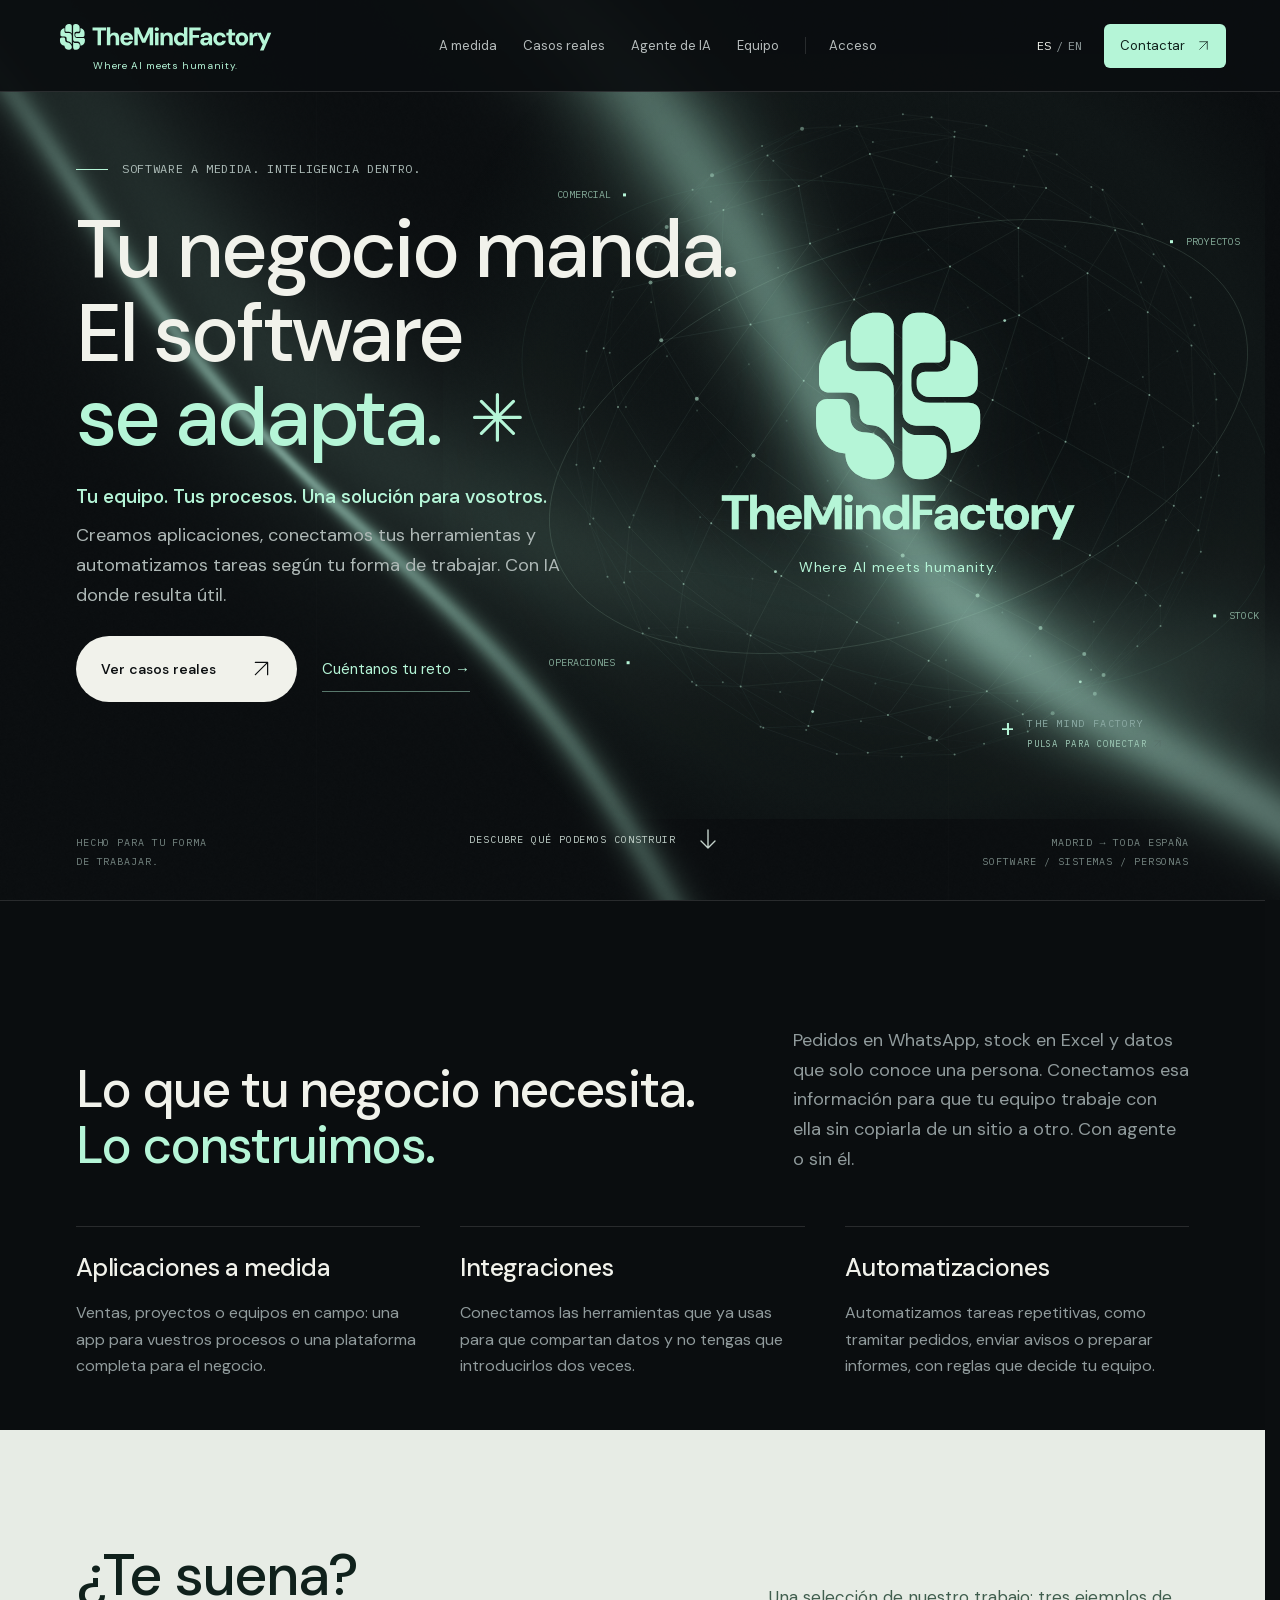
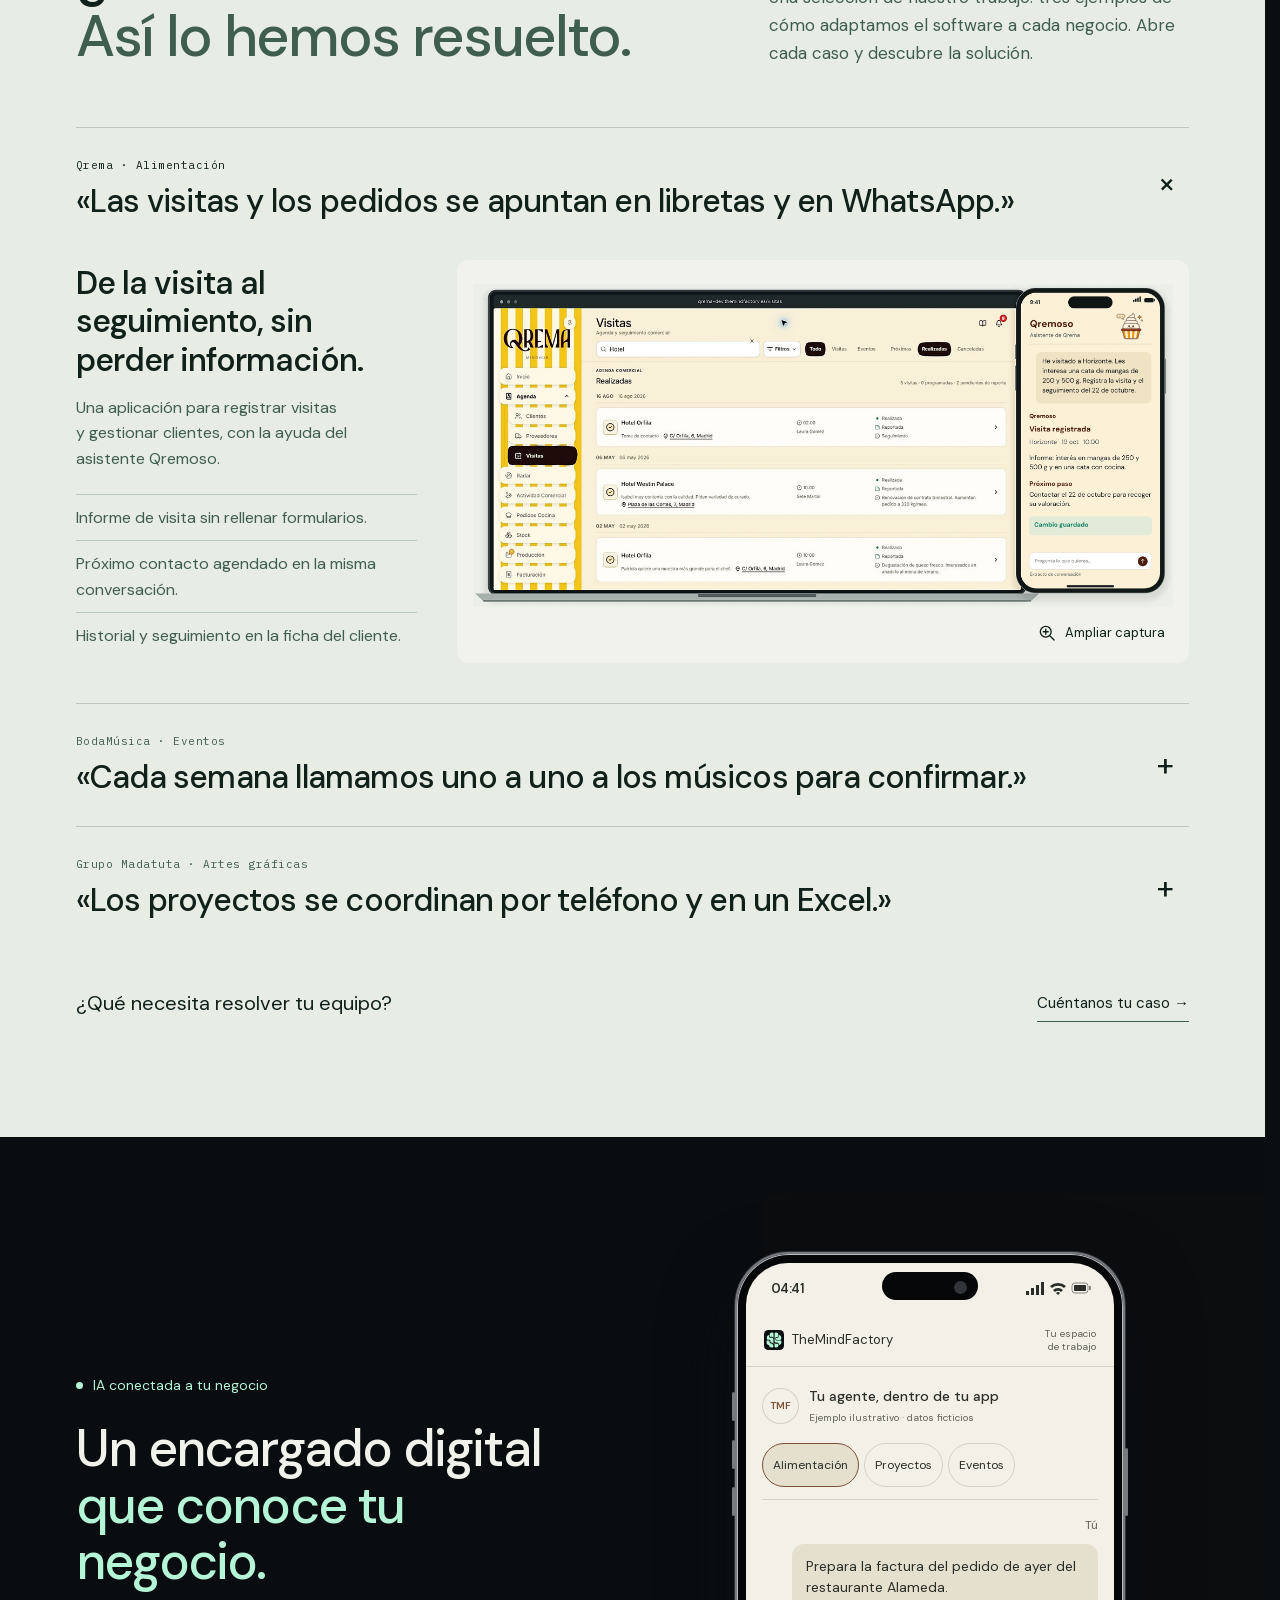
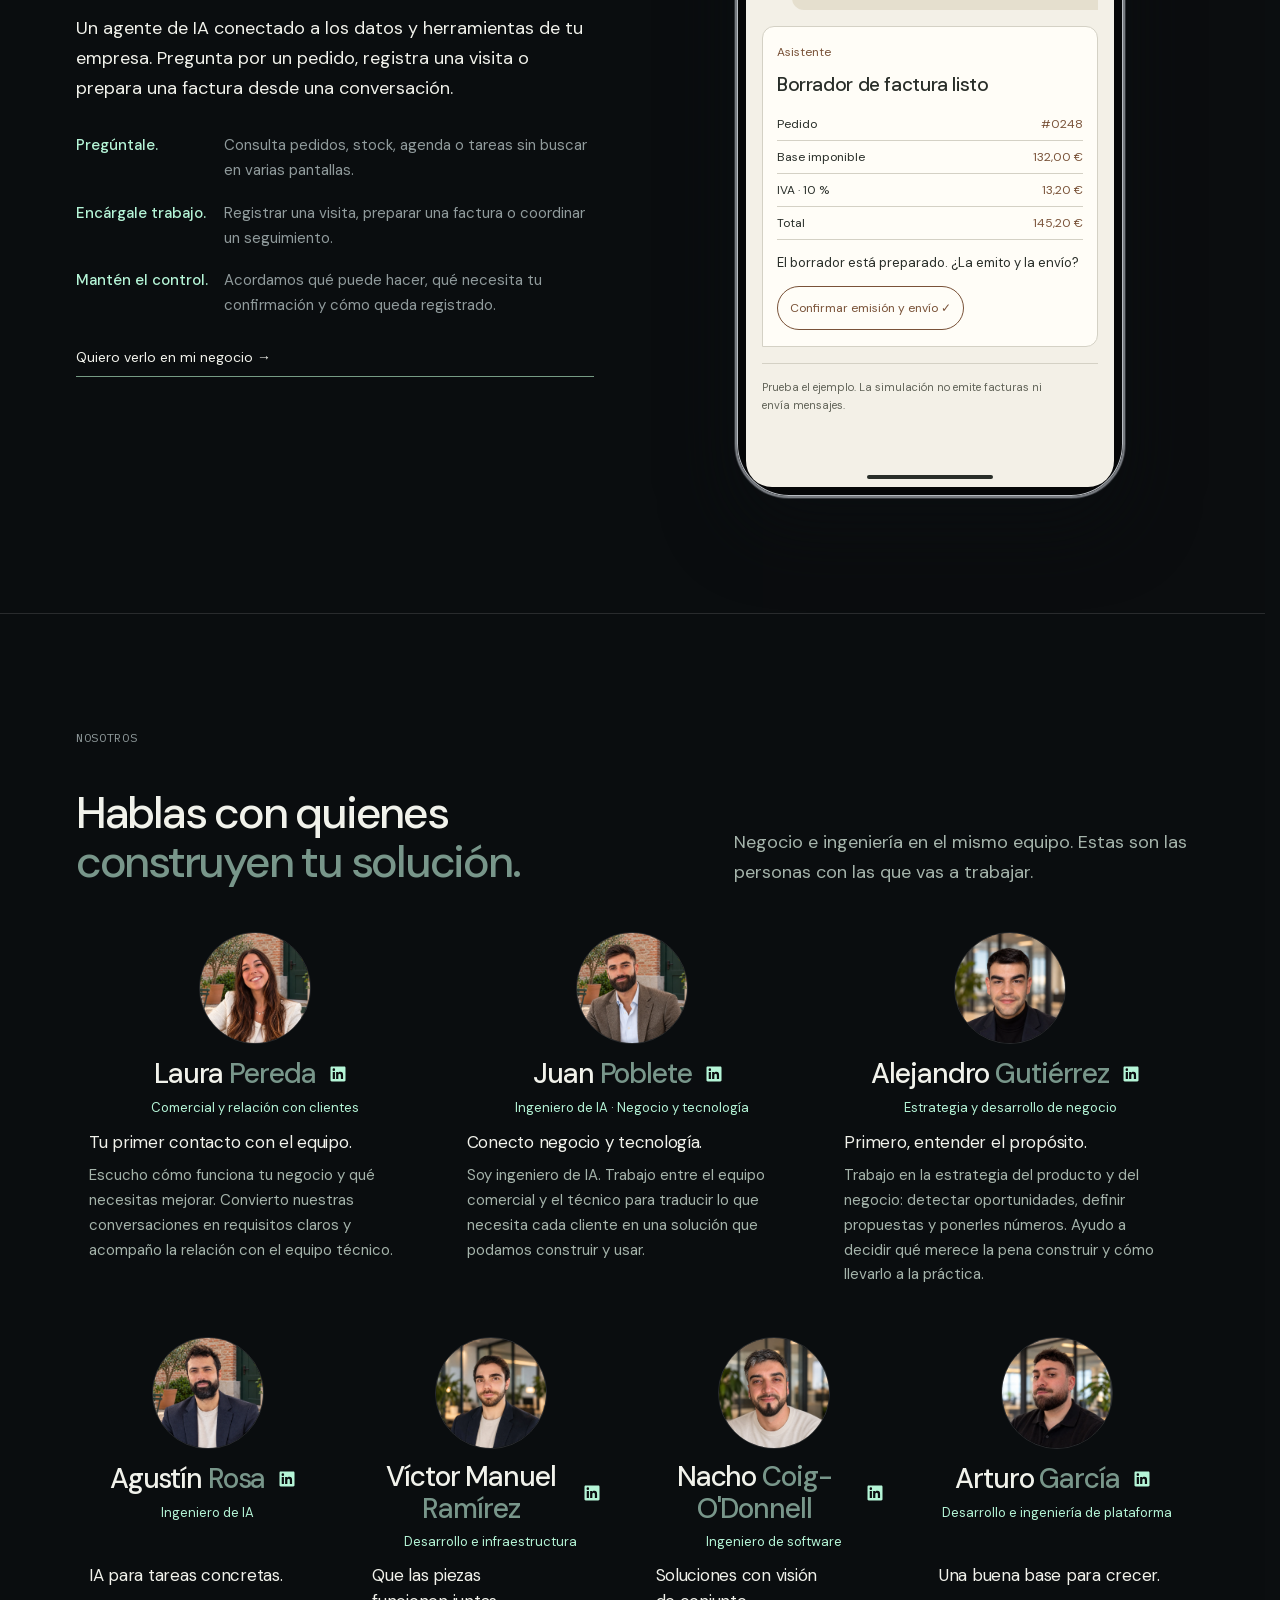
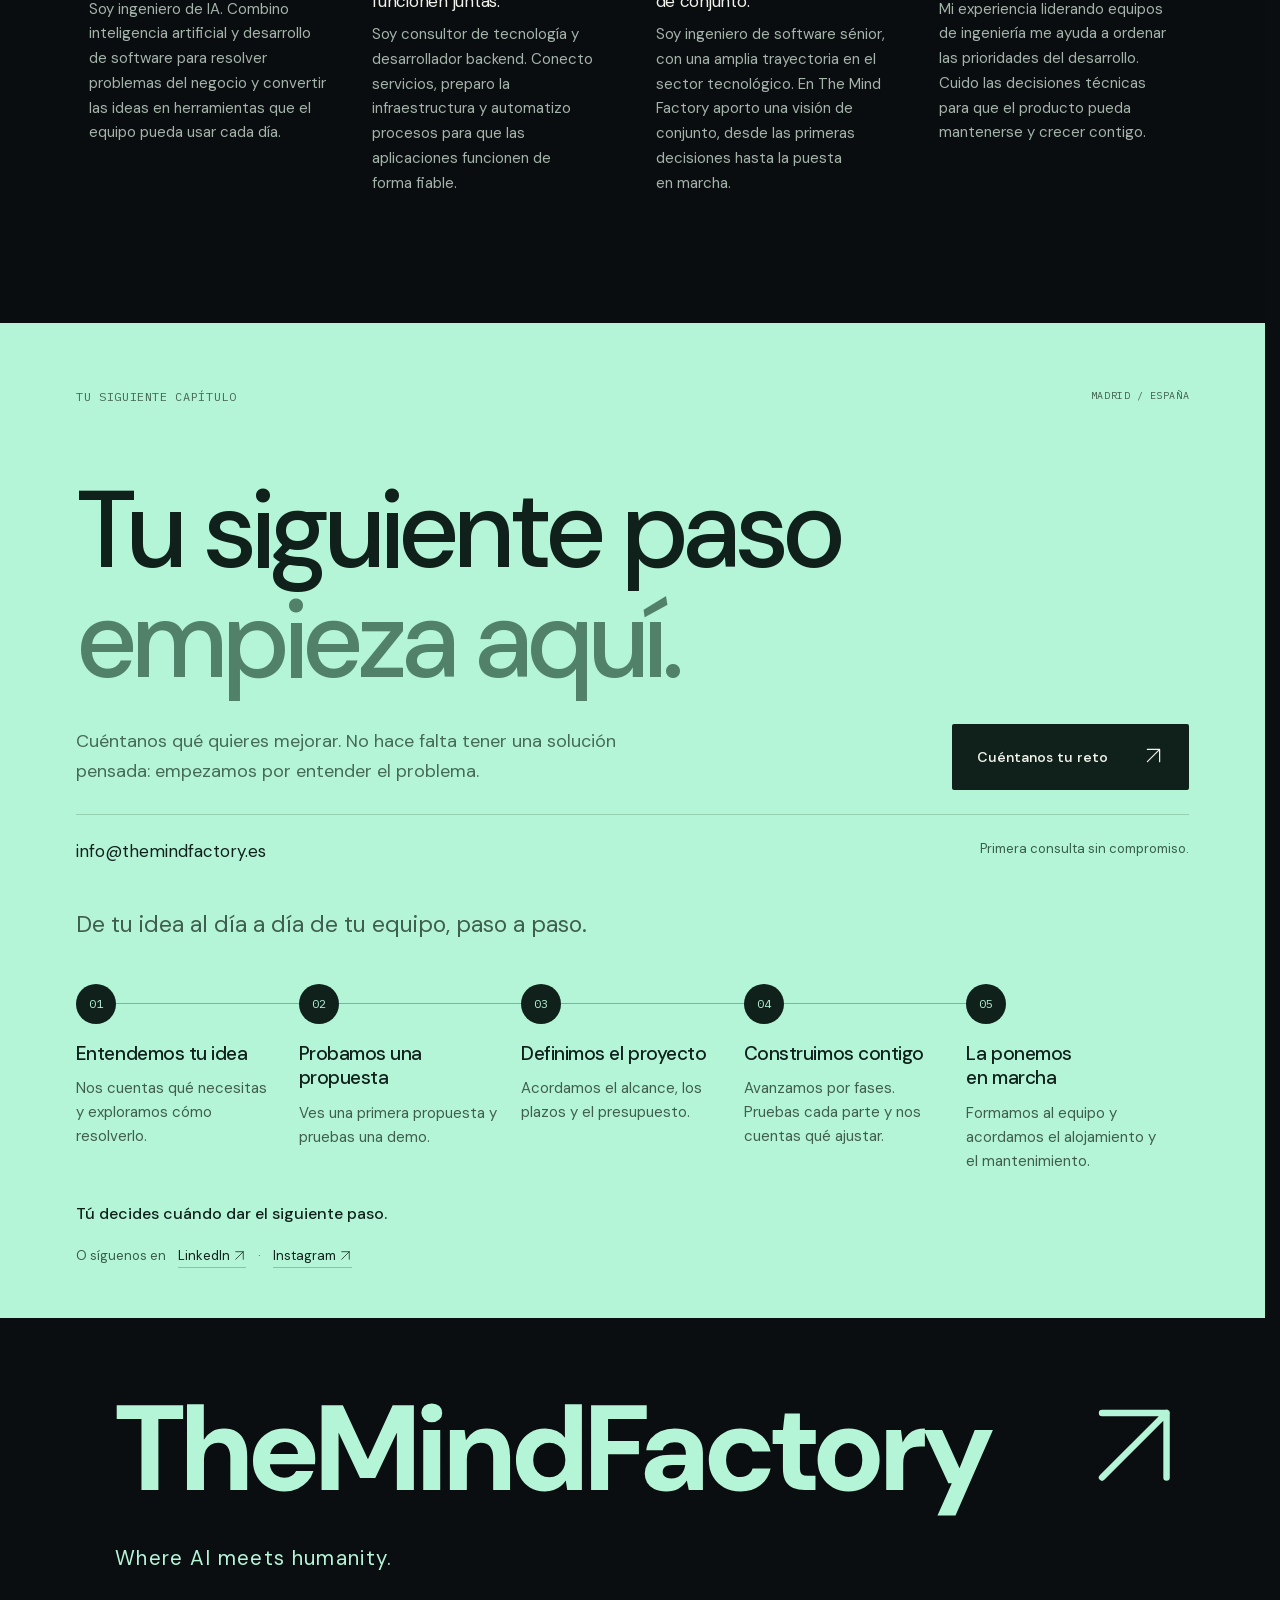
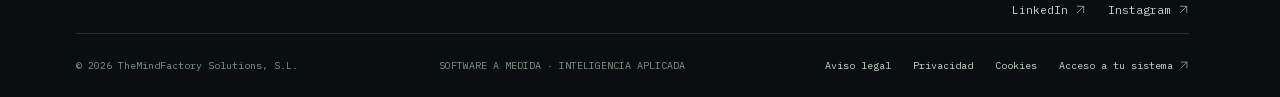
==== commit c5e2c44f: "SEO: separador « · » en titles de legales y acceso; texto por defecto en el H2 del visor de capturas" ====
--- a/index.html
+++ b/index.html
@@ -3,29 +3,12 @@
   <head>
     <meta charset="utf-8" />
     <meta name="viewport" content="width=device-width,initial-scale=1" />
-    <title>Software a medida para pymes: pedidos, stock y partes de trabajo | TheMindFactory</title>
+    <title>TheMindFactory · Software a medida para tu negocio</title>
     <meta
       name="description"
-      content="Conectamos pedidos, stock, facturación y partes de trabajo en un sistema a medida para tu pyme. Automatizamos tareas manuales. Desde Madrid a toda España."
+      content="Aplicaciones, integraciones y automatizaciones a medida. Descubre casos reales y agentes de IA conectados a tu negocio."
     />
     <meta name="theme-color" content="#0b0e10" />
-    <link rel="canonical" href="https://themindfactory.es/" />
-    <meta property="og:type" content="website" />
-    <meta property="og:site_name" content="TheMindFactory" />
-    <meta property="og:locale" content="es_ES" />
-    <meta property="og:url" content="https://themindfactory.es/" />
-    <meta property="og:title" content="Software a medida para pymes: pedidos, stock y partes de trabajo | TheMindFactory" />
-    <meta property="og:description" content="Conectamos pedidos, stock, facturación y partes de trabajo en un sistema a medida para tu pyme. Automatizamos tareas manuales. Desde Madrid a toda España." />
-    <meta property="og:image" content="https://themindfactory.es/assets/brand/og-tmf-1200x630.jpg" />
-    <meta property="og:image:type" content="image/jpeg" />
-    <meta property="og:image:width" content="1200" />
-    <meta property="og:image:height" content="630" />
-    <meta property="og:image:alt" content="Logotipo de TheMindFactory sobre fondo oscuro con el lema Where AI meets humanity." />
-    <meta name="twitter:card" content="summary_large_image" />
-    <meta name="twitter:title" content="Software a medida para pymes: pedidos, stock y partes de trabajo | TheMindFactory" />
-    <meta name="twitter:description" content="Conectamos pedidos, stock, facturación y partes de trabajo en un sistema a medida para tu pyme. Automatizamos tareas manuales. Desde Madrid a toda España." />
-    <meta name="twitter:image" content="https://themindfactory.es/assets/brand/og-tmf-1200x630.jpg" />
-    <meta name="twitter:image:alt" content="Logotipo de TheMindFactory sobre fondo oscuro con el lema Where AI meets humanity." />
     <link
       rel="icon"
       href="/assets/brand/tmf-b1-favicon-oscuro.svg"
@@ -61,113 +44,20 @@
       defer
       src="/assets/vendor/ScrollTrigger.min.js?v=20260914-feedback"
     ></script>
-    <script type="module" src="/js/main.js?v=20261027-seo"></script>
+    <script type="module" src="/js/main.js?v=20261027-captures"></script>
     <script type="application/ld+json">
       {
         "@context": "https://schema.org",
-        "@graph": [
-          {
-            "@type": "Organization",
-            "@id": "https://themindfactory.es/#organization",
-            "name": "TheMindFactory",
-            "legalName": "THEMINDFACTORY SOLUTIONS, S.L.",
-            "url": "https://themindfactory.es/",
-            "logo": "https://themindfactory.es/assets/brand/tmf-b1-app-oscuro-180.png",
-            "image": "https://themindfactory.es/assets/brand/og-tmf-1200x630.jpg",
-            "description": "Software a medida, automatización de procesos e inteligencia artificial aplicada para empresas. Conectamos ventas, pedidos, stock, facturación, proyectos y equipos en un solo sistema.",
-            "email": "info@themindfactory.es",
-            "slogan": "Where AI meets humanity.",
-            "foundingDate": "2026-09-29",
-            "taxID": "B05682604",
-            "address": {
-              "@type": "PostalAddress",
-              "addressLocality": "Griñón",
-              "postalCode": "28971",
-              "addressRegion": "Madrid",
-              "addressCountry": "ES"
-            },
-            "areaServed": {
-              "@type": "Country",
-              "name": "España"
-            },
-            "knowsAbout": [
-              "Desarrollo de software a medida",
-              "Automatización de procesos",
-              "Integración de herramientas y sistemas",
-              "Inteligencia artificial aplicada",
-              "Gestión de pedidos",
-              "Control de stock",
-              "Facturación",
-              "Gestión de proyectos",
-              "Operaciones de campo"
-            ],
-            "contactPoint": {
-              "@type": "ContactPoint",
-              "contactType": "customer service",
-              "email": "info@themindfactory.es",
-              "availableLanguage": [
-                "es",
-                "en"
-              ],
-              "areaServed": "ES"
-            },
-            "sameAs": [
-              "https://www.linkedin.com/company/themindfactory-solutions",
-              "https://www.instagram.com/themindfactory.solutions/"
-            ],
-            "hasOfferCatalog": {
-              "@type": "OfferCatalog",
-              "name": "Servicios de TheMindFactory",
-              "itemListElement": [
-                {
-                  "@type": "Offer",
-                  "itemOffered": {
-                    "@type": "Service",
-                    "name": "Desarrollo de software a medida",
-                    "description": "Sistemas a medida sobre MindHub que conectan clientes, pedidos, stock, facturación, proyectos y equipos según la operativa de cada empresa.",
-                    "provider": {
-                      "@id": "https://themindfactory.es/#organization"
-                    },
-                    "areaServed": "ES"
-                  }
-                },
-                {
-                  "@type": "Offer",
-                  "itemOffered": {
-                    "@type": "Service",
-                    "name": "Automatización de procesos e integración de herramientas",
-                    "description": "Conectamos las herramientas que ya usa la empresa y automatizamos las tareas manuales.",
-                    "provider": {
-                      "@id": "https://themindfactory.es/#organization"
-                    },
-                    "areaServed": "ES"
-                  }
-                },
-                {
-                  "@type": "Offer",
-                  "itemOffered": {
-                    "@type": "Service",
-                    "name": "Inteligencia artificial aplicada",
-                    "description": "IA aplicada a la operativa, por ejemplo para analizar ventas y estacionalidad, estimar demanda y proponer compras que el equipo revisa.",
-                    "provider": {
-                      "@id": "https://themindfactory.es/#organization"
-                    },
-                    "areaServed": "ES"
-                  }
-                }
-              ]
-            }
-          },
-          {
-            "@type": "WebSite",
-            "@id": "https://themindfactory.es/#website",
-            "url": "https://themindfactory.es/",
-            "name": "TheMindFactory",
-            "inLanguage": "es-ES",
-            "publisher": {
-              "@id": "https://themindfactory.es/#organization"
-            }
-          }
+        "@type": "Organization",
+        "name": "TheMindFactory",
+        "legalName": "THEMINDFACTORY SOLUTIONS, S.L.",
+        "url": "https://themindfactory.es/",
+        "logo": "https://themindfactory.es/assets/brand/tmf-b1-app-oscuro-180.png",
+        "email": "info@themindfactory.es",
+        "slogan": "Where AI meets humanity.",
+        "sameAs": [
+          "https://www.linkedin.com/company/themindfactory-solutions",
+          "https://www.instagram.com/themindfactory.solutions/"
         ]
       }
     </script>
@@ -1076,7 +966,7 @@
             </header>
             <div class="person-content" id="laura-pereda-details">
               <figure class="person-photo">
-                <img src="/assets/team/laura-pereda-patio.webp?v=20261102-integrado" width="1122" height="1122" alt="Laura Pereda, comercial y relación con clientes en TheMindFactory" loading="lazy" decoding="async" />
+                <img src="/assets/team/laura-pereda-patio.webp?v=20261102-integrado" width="1122" height="1122" alt="Laura Pereda" loading="lazy" decoding="async" />
               </figure>
               <div class="person-body">
                 <p class="person-lead" data-es="Tu primer contacto con el equipo." data-en="Your first contact with the team.">Tu primer contacto con el equipo.</p>
@@ -1095,7 +985,7 @@
             </header>
             <div class="person-content" id="juan-poblete-details">
               <figure class="person-photo">
-                <img src="/assets/team/juan-patio.webp?v=20261102-integrado" width="1122" height="1122" alt="Juan Poblete, ingeniero de IA (negocio y tecnología) en TheMindFactory" loading="lazy" decoding="async" />
+                <img src="/assets/team/juan-patio.webp?v=20261102-integrado" width="1122" height="1122" alt="Juan Poblete" loading="lazy" decoding="async" />
               </figure>
               <div class="person-body">
                 <p class="person-lead" data-es="Conecto negocio y tecnología." data-en="Connecting business and technology.">Conecto negocio y tecnología.</p>
@@ -1114,7 +1004,7 @@
             </header>
             <div class="person-content" id="alejandro-gutierrez-gomez-details">
               <figure class="person-photo">
-                <img src="/assets/team/alejandro-gutierrez-gomez.webp?v=20261020-equipo" width="1122" height="1402" alt="Alejandro Gutiérrez, estrategia y desarrollo de negocio en TheMindFactory" loading="lazy" decoding="async" />
+                <img src="/assets/team/alejandro-gutierrez-gomez.webp?v=20261020-equipo" width="1122" height="1402" alt="Alejandro Gutiérrez" loading="lazy" decoding="async" />
               </figure>
               <div class="person-body">
                 <p class="person-lead" data-es="Primero, entender el propósito." data-en="First, understand the purpose.">Primero, entender el propósito.</p>
@@ -1133,7 +1023,7 @@
             </header>
             <div class="person-content" id="agustin-rosa-details">
               <figure class="person-photo">
-                <img src="/assets/team/agustin-rosa-patio.webp?v=20261102-integrado" width="1122" height="1122" alt="Agustín Rosa, ingeniero de IA en TheMindFactory" loading="lazy" decoding="async" />
+                <img src="/assets/team/agustin-rosa-patio.webp?v=20261102-integrado" width="1122" height="1122" alt="Agustín Rosa" loading="lazy" decoding="async" />
               </figure>
               <div class="person-body">
                 <p class="person-lead" data-es="IA para tareas concretas." data-en="AI for practical tasks.">IA para tareas concretas.</p>
@@ -1152,7 +1042,7 @@
             </header>
             <div class="person-content" id="victor-ramirez-marcos-details">
               <figure class="person-photo">
-                <img src="/assets/team/victor-ramirez-marcos.webp?v=20261021-seo" width="1122" height="1402" alt="Víctor Manuel Ramírez, desarrollo e infraestructura en TheMindFactory" loading="lazy" decoding="async" />
+                <img src="/assets/team/victor-ramirez-marcos.webp?v=20261021-victor" width="1122" height="1402" alt="Víctor Manuel Ramírez" loading="lazy" decoding="async" />
               </figure>
               <div class="person-body">
                 <p class="person-lead" data-es="Que las piezas funcionen juntas." data-en="Making the pieces work together.">Que las piezas funcionen juntas.</p>
@@ -1171,7 +1061,7 @@
             </header>
             <div class="person-content" id="nacho-coig-odonnell-details">
               <figure class="person-photo">
-                <img src="/assets/team/nacho-coig-odonnell.webp?v=20261102-nacho" width="1122" height="1402" alt="José Ignacio Coig-O'Donnell, ingeniería de software en TheMindFactory" loading="lazy" decoding="async" />
+                <img src="/assets/team/nacho-coig-odonnell.webp?v=20261102-nacho" width="1122" height="1402" alt="José Ignacio Coig-O'Donnell" loading="lazy" decoding="async" />
               </figure>
               <div class="person-body">
                 <p class="person-lead" data-es="Soluciones con visión de conjunto." data-en="Solutions with the bigger picture in mind.">Soluciones con visión de conjunto.</p>
@@ -1190,7 +1080,7 @@
             </header>
             <div class="person-content" id="arturo-garcia-jurado-details">
               <figure class="person-photo">
-                <img src="/assets/team/arturo-garcia-jurado.webp?v=20261005-equipo-completo" width="1122" height="1402" alt="Arturo García, desarrollo e ingeniería de plataforma en TheMindFactory" loading="lazy" decoding="async" />
+                <img src="/assets/team/arturo-garcia-jurado.webp?v=20261005-equipo-completo" width="1122" height="1402" alt="Arturo García" loading="lazy" decoding="async" />
               </figure>
               <div class="person-body">
                 <p class="person-lead" data-es="Una buena base para crecer." data-en="Solid foundations for growth.">Una buena base para crecer.</p>
@@ -1229,7 +1119,7 @@
             data-en="Tell us what you want to improve. You don’t need a solution in mind: we start by understanding the problem."
           >Cuéntanos qué quieres mejorar. No hace falta tener una solución pensada: empezamos por entender el problema.</p>
           <a
-            href="mailto:info@themindfactory.es?subject=Mi%20negocio%20y%20TMF&body=Hola%2C%20equipo%20de%20TheMindFactory%3A%0D%0A%0D%0AOs%20escribo%20para%20contaros%20c%C3%B3mo%20trabajamos%20hoy.%0D%0A%0D%0A-%20Empresa%20y%20sector%3A%0D%0A-%20N%C3%BAmero%20de%20personas%20en%20la%20empresa%3A%0D%0A-%20C%C3%B3mo%20gestionamos%20hoy%20los%20pedidos%20o%20los%20partes%20de%20trabajo%20%28WhatsApp%2C%20email%2C%20Excel%2C%20papel%2C%20alg%C3%BAn%20programa...%29%3A%0D%0A-%20Herramientas%20que%20usamos%20%28ERP%2C%20facturaci%C3%B3n%2C%20hojas%20de%20c%C3%A1lculo...%29%3A%0D%0A-%20Qu%C3%A9%20nos%20gustar%C3%ADa%20mejorar%3A%0D%0A%0D%0AUn%20saludo%2C%0D%0A"
+            href="mailto:info@themindfactory.es?subject=Mi%20negocio%20y%20TMF"
             class="button button-dark"
             ><span data-es="Cuéntanos tu reto" data-en="Tell us your challenge"
               >Cuéntanos tu reto</span
@@ -1395,7 +1285,7 @@
     </footer>
     <dialog id="capture-preview" class="capture-dialog" aria-labelledby="capture-title">
       <div class="capture-toolbar">
-        <h2 id="capture-title"></h2>
+        <h2 id="capture-title">Captura del caso</h2>
         <button type="button" class="capture-close" autofocus>
           <svg viewBox="0 0 24 24" fill="none" stroke="currentColor" stroke-width="1.8" stroke-linecap="round" aria-hidden="true" focusable="false"><path d="m6 6 12 12M18 6 6 18"/></svg>
           <span class="visually-hidden" data-es="Cerrar" data-en="Close">Cerrar</span>
--- a/styles.css
+++ b/styles.css
@@ -2214,6 +2214,9 @@
   flex-wrap: wrap;
   max-width: 600px;
 }
+.hero-actions > .button-light {
+  border-radius: 999px;
+}
 .hero-contact-link {
   font-size: 15px;
   color: var(--mint);
